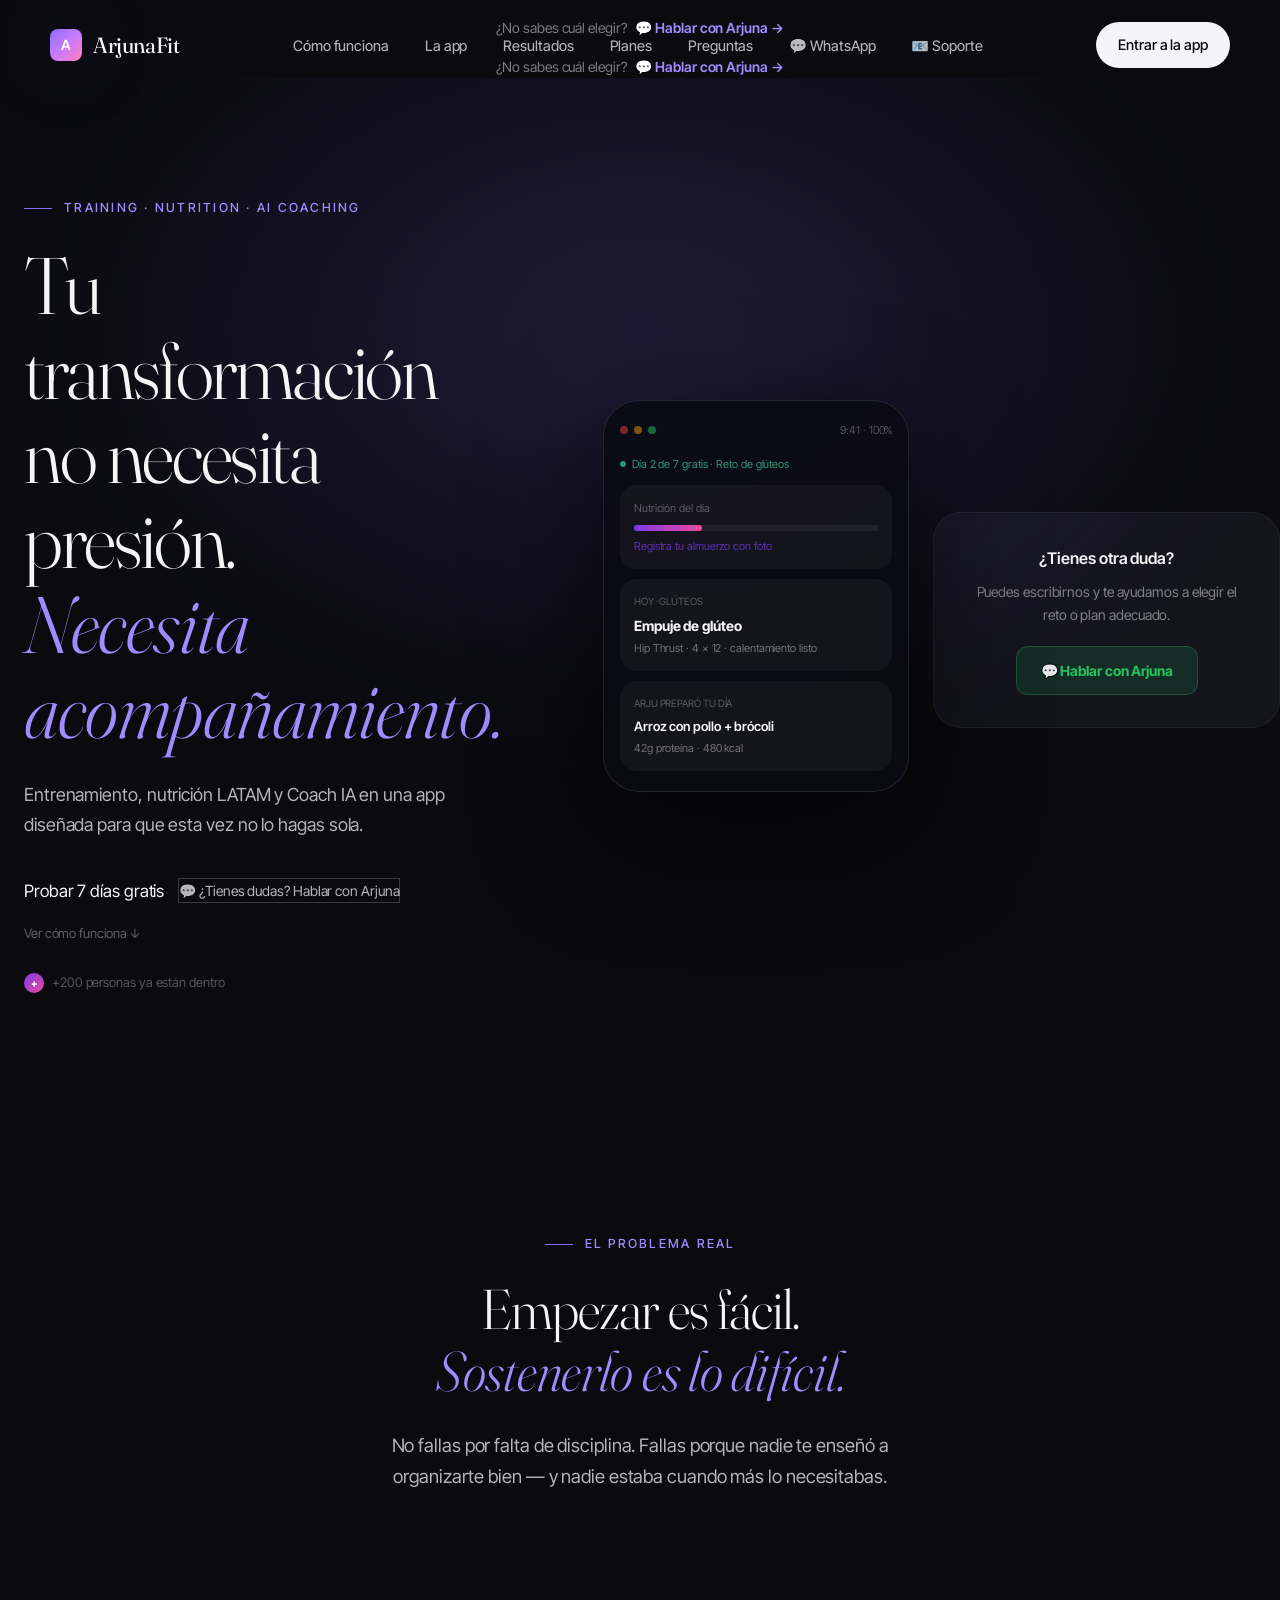
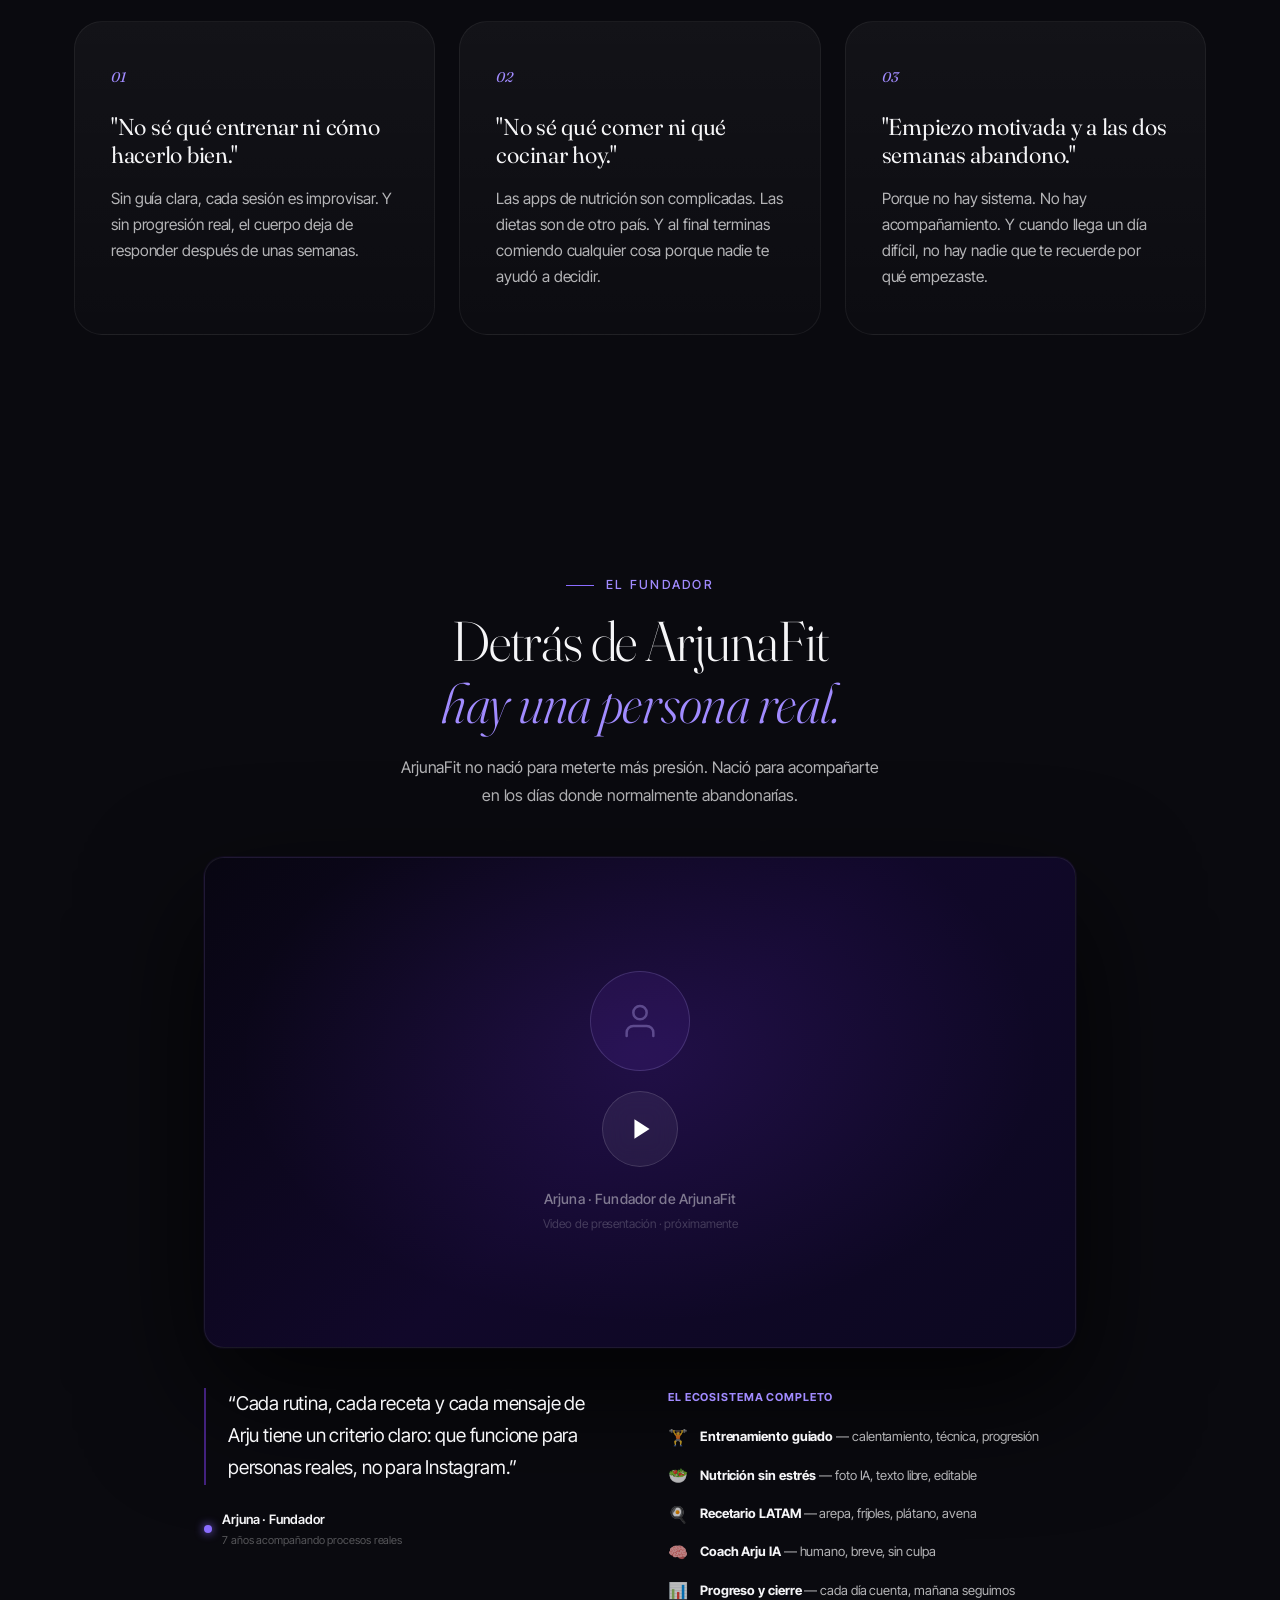
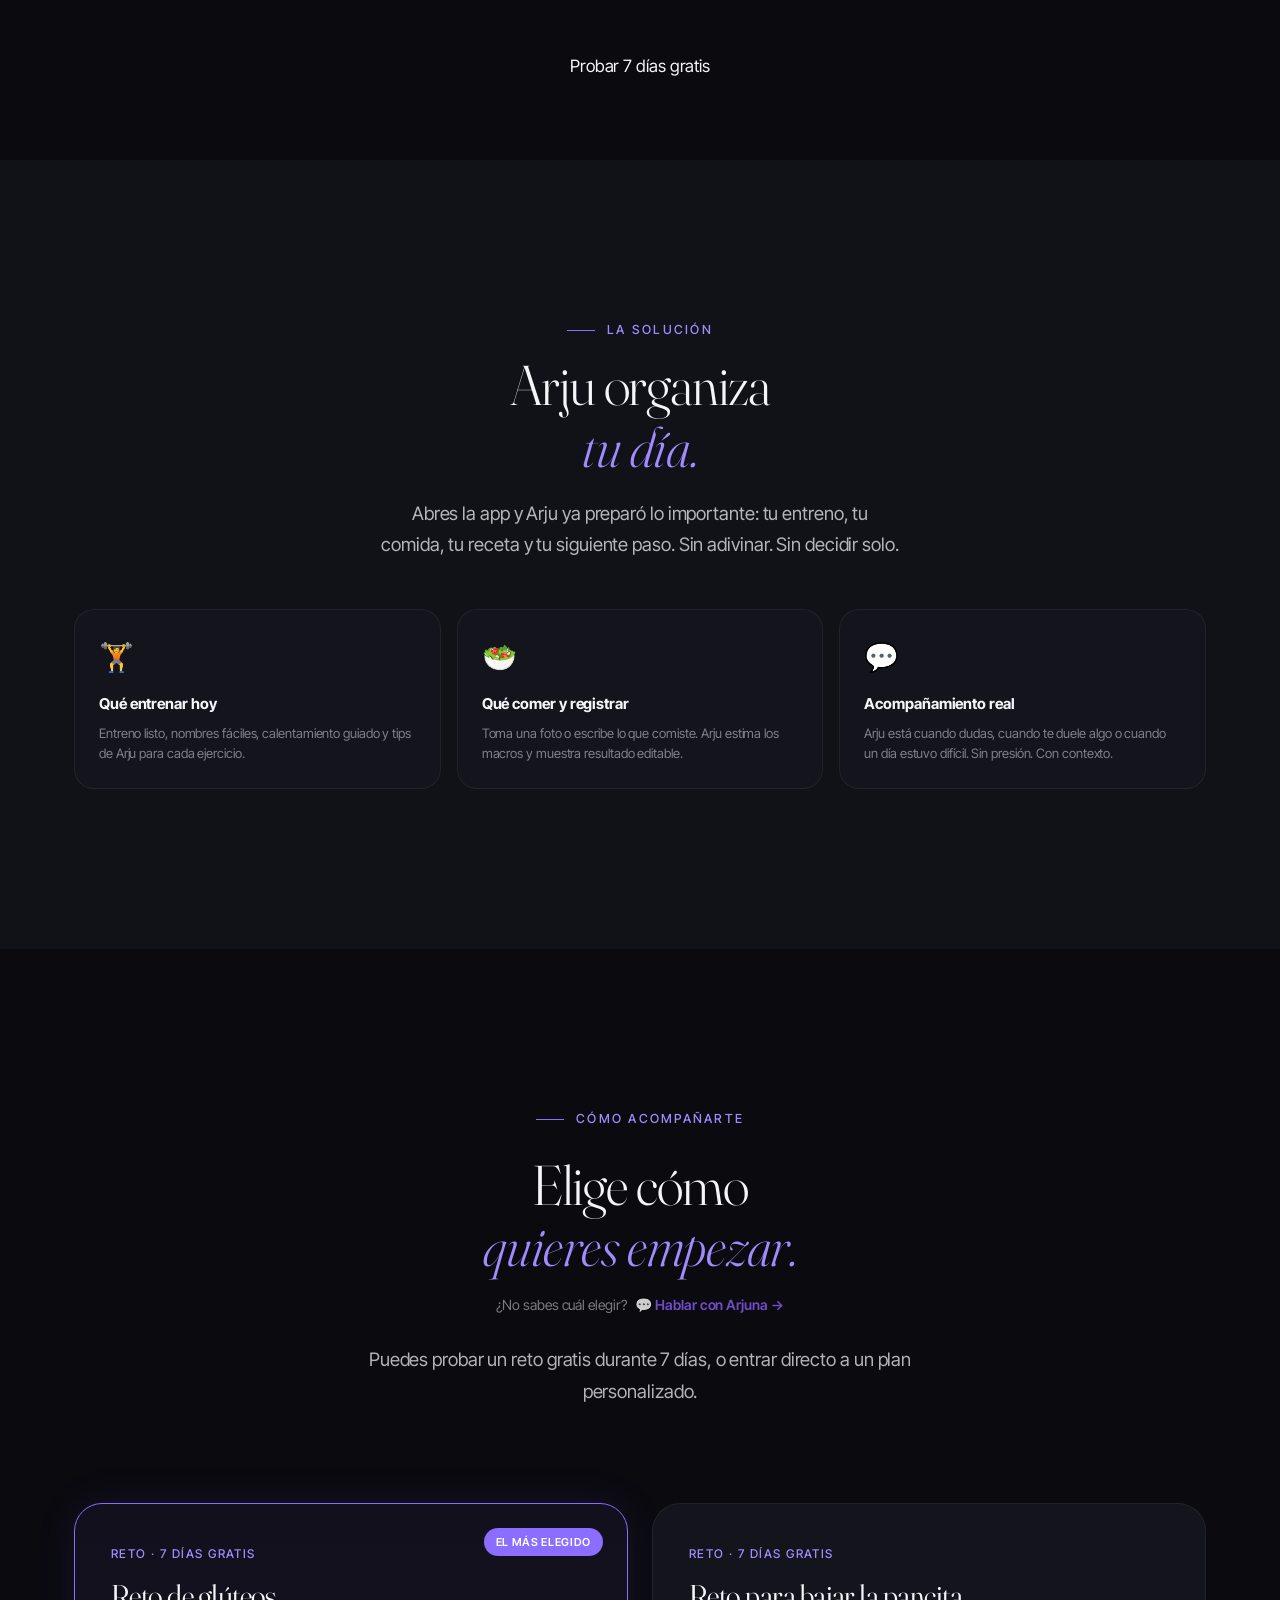
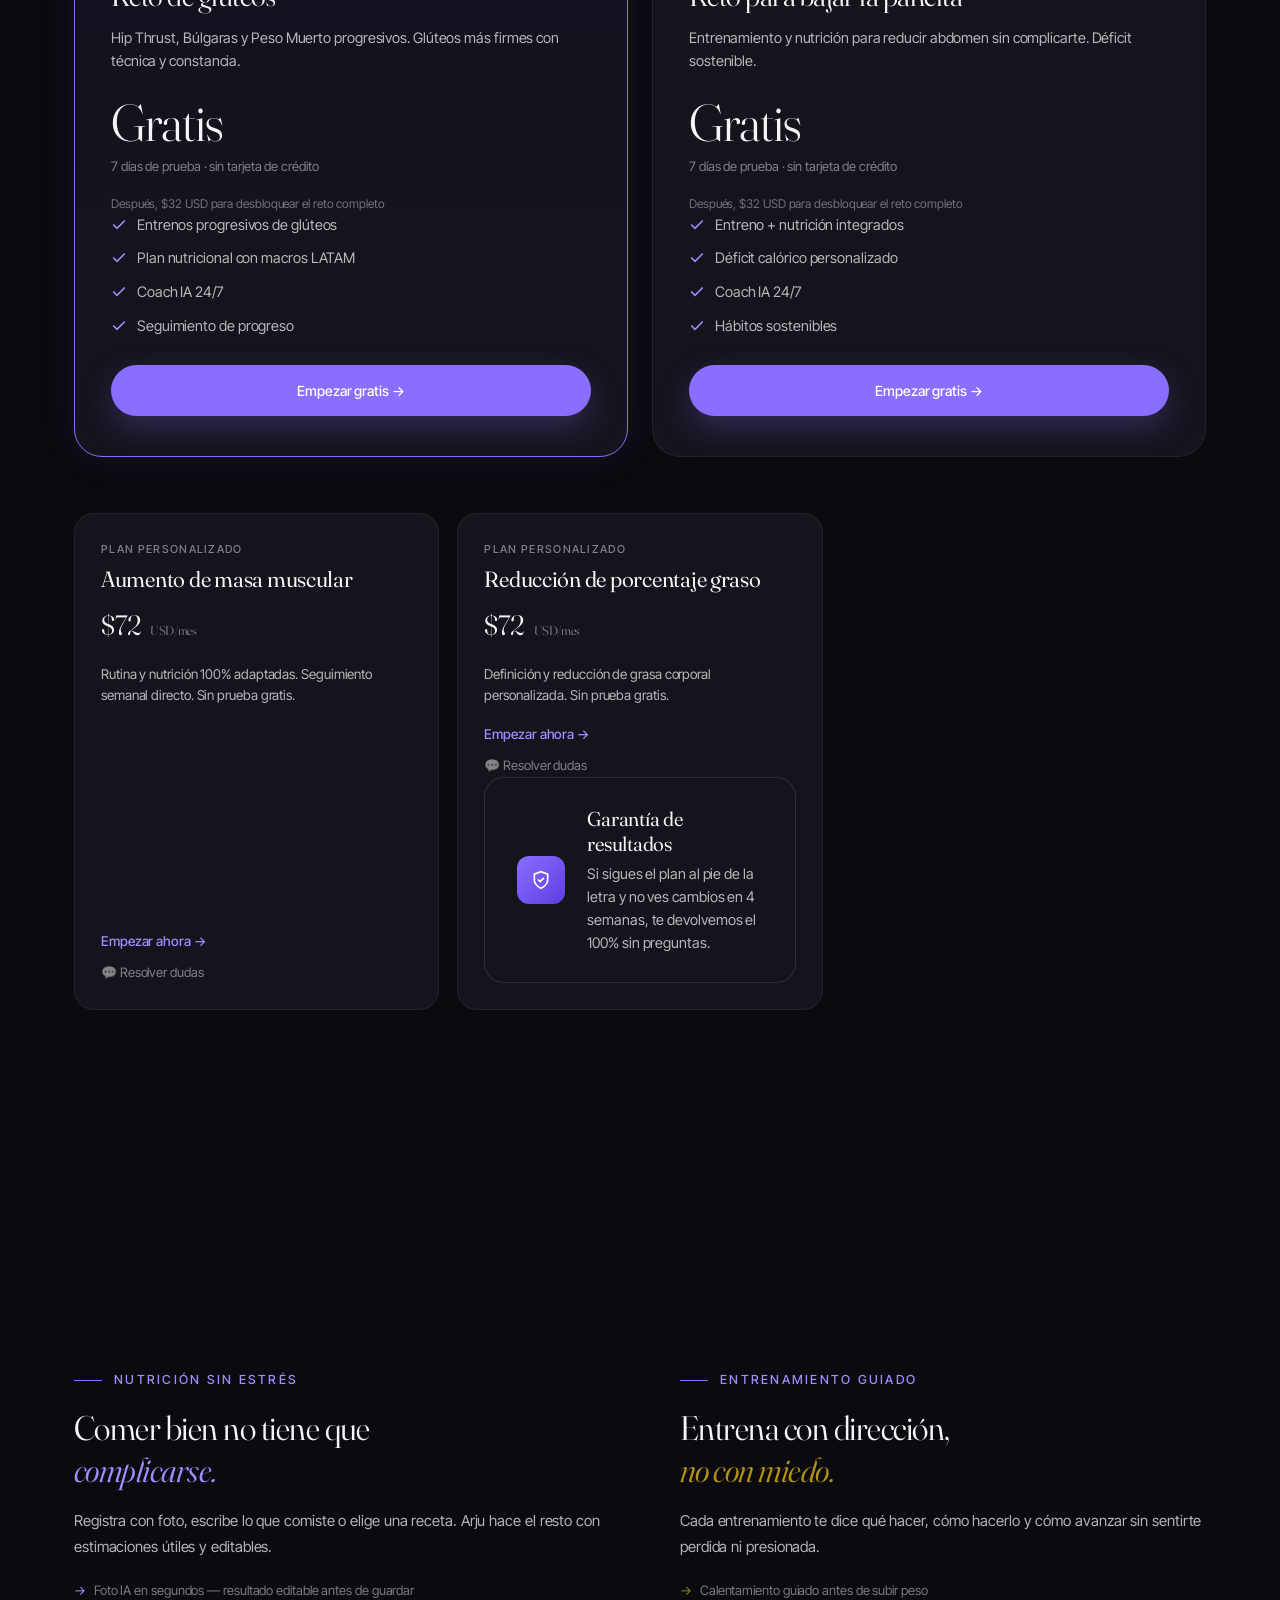
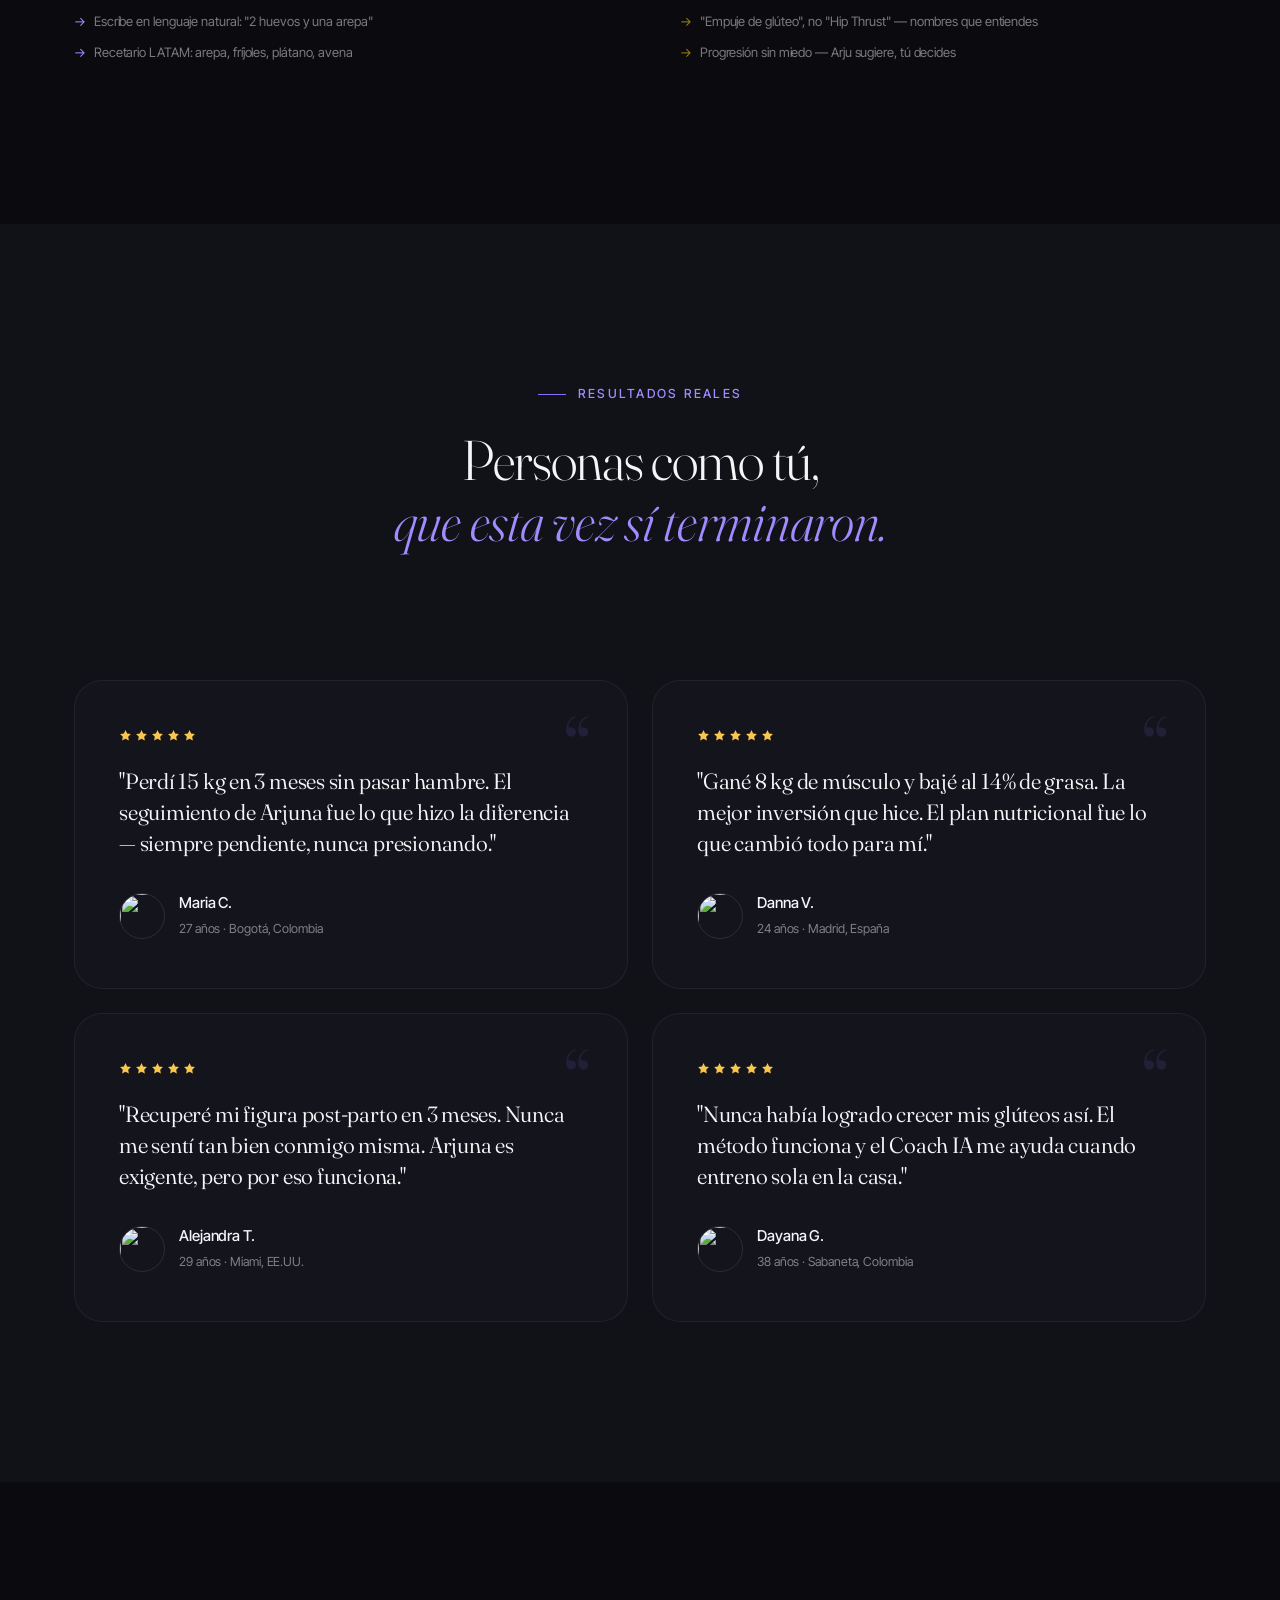
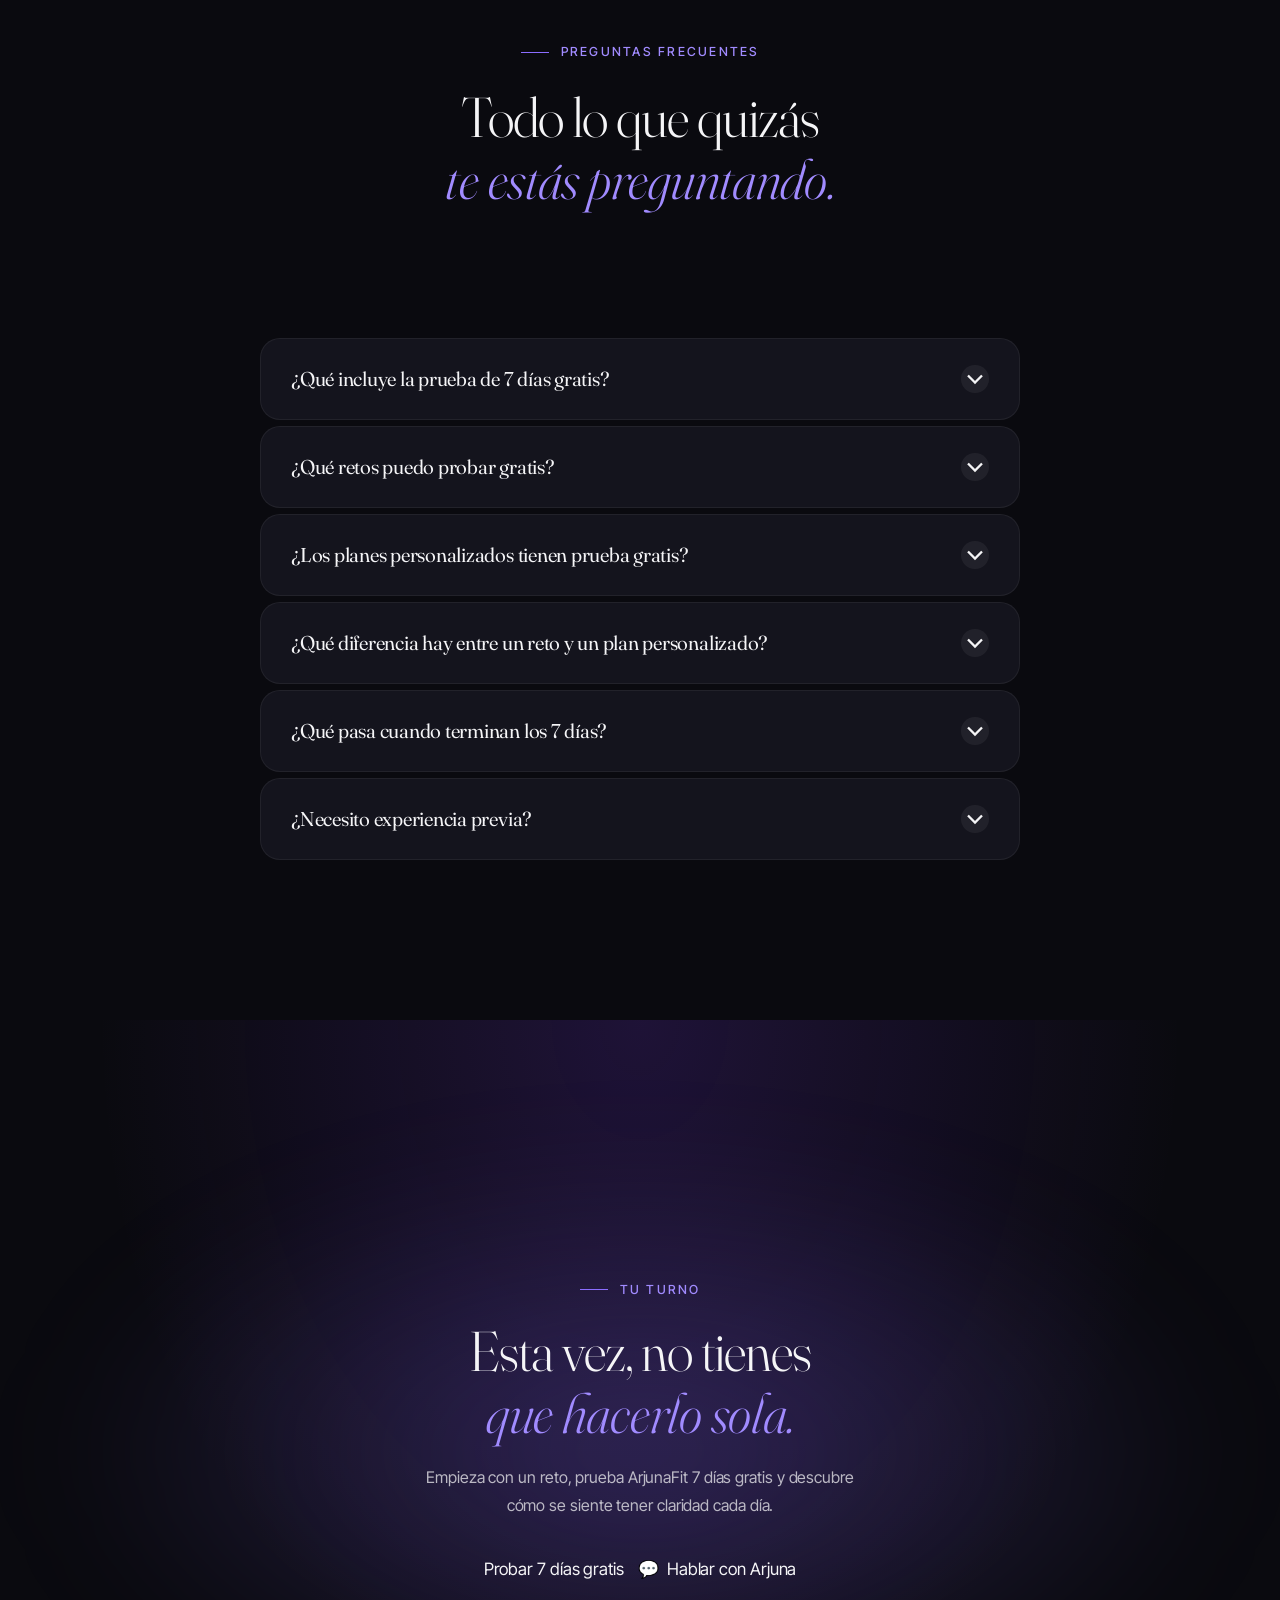
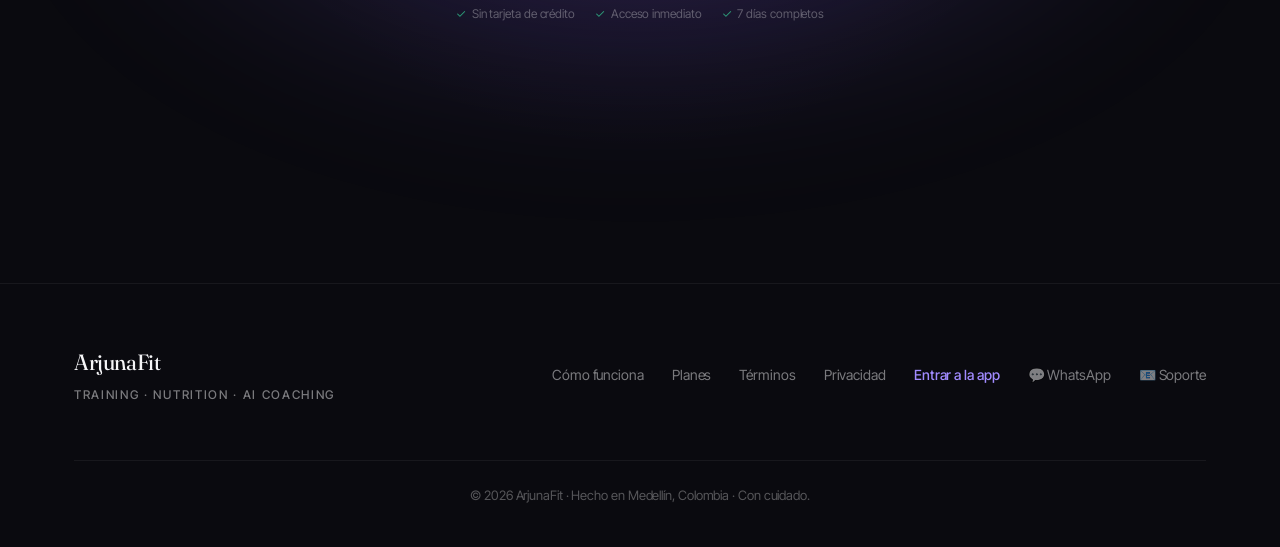
==== index.html @ 5578dd3f "Add files via upload" ====
<p style="text-align:center;margin-top:16px;font-size:14px;color:var(--text-tertiary)">
        ¿No sabes cuál elegir?
        <a href="https://wa.link/hteek6" target="_blank" rel="noopener"
           style="color:var(--accent-soft);font-weight:600;text-decoration:none;margin-left:6px"
           onclick="if(window.LANDING)LANDING.track('pricing_whatsapp_clicked',{section:'pricing'})">💬 Hablar con Arjuna →</a>
      </p>
      <p style="text-align:center;margin-top:16px;font-size:14px;color:var(--text-tertiary)">
        ¿No sabes cuál elegir?
        <a href="https://wa.link/hteek6" target="_blank" rel="noopener" style="color:var(--accent-soft);font-weight:600;text-decoration:none;margin-left:6px" onclick="if(window.LANDING)LANDING.track('pricing_whatsapp_clicked',{section:'pricing'})">💬 Hablar con Arjuna →</a>
      </p><!DOCTYPE html>
<html lang="es">
<head>
  <meta charset="UTF-8" />
  <meta name="viewport" content="width=device-width, initial-scale=1.0, viewport-fit=cover" />
  <meta name="theme-color" content="#0a0a0f" />

  <!-- LANDING_VERSION = 'landing-whatsapp-secondary-cta-v1' -->
  <title>ArjunaFit — Entrenamiento, nutrición LATAM y Coach IA</title>
  <meta name="description" content="Una app diseñada para que esta vez sí continúes: retos de glúteos, reducción de abdomen, nutrición LATAM, recetario y Coach IA. 7 días gratis." />

  <meta property="og:type" content="website" />
  <meta property="og:url" content="https://arjunafit.com" />
  <meta property="og:title" content="ArjunaFit — Tu mejor versión, acompañada." />
  <meta property="og:description" content="Una app de entrenamiento, nutrición y acompañamiento inteligente. Diseñada para que esta vez sí continúes." />
  <meta property="og:image" content="https://arjunafit.com/assets/img/og.jpg" />

  <meta name="twitter:card" content="summary_large_image" />
  <meta name="twitter:title" content="ArjunaFit — Tu mejor versión, acompañada." />
  <meta name="twitter:description" content="Una app de entrenamiento, nutrición y acompañamiento inteligente." />

  <link rel="icon" type="image/svg+xml" href="data:image/svg+xml,%3Csvg xmlns='http://www.w3.org/2000/svg' viewBox='0 0 32 32'%3E%3Cdefs%3E%3ClinearGradient id='g' x1='0' y1='0' x2='1' y2='1'%3E%3Cstop offset='0' stop-color='%238b6dff'/%3E%3Cstop offset='1' stop-color='%23ff7eb9'/%3E%3C/linearGradient%3E%3C/defs%3E%3Crect width='32' height='32' rx='8' fill='url(%23g)'/%3E%3Ctext x='16' y='22' font-family='Georgia,serif' font-size='18' font-weight='400' fill='white' text-anchor='middle'%3EA%3C/text%3E%3C/svg%3E" />

  <link rel="preconnect" href="https://fonts.googleapis.com" />
  <link rel="preconnect" href="https://fonts.gstatic.com" crossorigin />
  <link href="https://fonts.googleapis.com/css2?family=Fraunces:ital,opsz,wght@0,9..144,280;0,9..144,300;0,9..144,320;0,9..144,350;0,9..144,400;1,9..144,280;1,9..144,300;1,9..144,400&family=Inter+Tight:wght@400;450;500;600&family=JetBrains+Mono:wght@400;500&display=swap" rel="stylesheet" />

  <style>
:root {
  --bg-base:#0a0a0f;--bg-elevated:#111118;--bg-card:#14141d;--bg-card-hover:#1a1a25;
  --border-subtle:rgba(255,255,255,.06);--border-soft:rgba(255,255,255,.10);--border-strong:rgba(255,255,255,.16);
  --text-primary:#f5f5f7;--text-secondary:rgba(245,245,247,.72);--text-tertiary:rgba(245,245,247,.48);--text-muted:rgba(245,245,247,.32);
  --accent:#8b6dff;--accent-soft:#a18bff;--accent-glow:rgba(139,109,255,.25);--accent-deep:#5e3fe0;
  --grad-aurora:linear-gradient(135deg,#8b6dff 0%,#c97bff 50%,#ff7eb9 100%);
  --grad-card:linear-gradient(180deg,rgba(255,255,255,.04) 0%,rgba(255,255,255,.01) 100%);
  --font-display:'Fraunces','Cormorant Garamond',Georgia,serif;
  --font-body:'Inter Tight','Inter',-apple-system,BlinkMacSystemFont,sans-serif;
  --font-mono:'JetBrains Mono',ui-monospace,monospace;
  --space-2xl:96px;--space-3xl:128px;--space-4xl:160px;
  --r-sm:8px;--r-md:14px;--r-lg:20px;--r-xl:28px;--r-full:999px;
  --shadow-md:0 4px 24px rgba(0,0,0,.4);--shadow-glow:0 0 80px var(--accent-glow);
  --ease:cubic-bezier(.16,1,.3,1);--ease-out:cubic-bezier(.4,0,.2,1);
  --container:1180px;
}
*,*::before,*::after{box-sizing:border-box}
*{margin:0;padding:0}
html{scroll-behavior:smooth;-webkit-text-size-adjust:100%}
body{background:var(--bg-base);color:var(--text-primary);font-family:var(--font-body);font-size:17px;line-height:1.65;letter-spacing:-.005em;-webkit-font-smoothing:antialiased;overflow-x:hidden;min-height:100vh}
img,svg,video{display:block;max-width:100%;height:auto}
button,input,select,textarea{font:inherit;color:inherit}
button{cursor:pointer;border:none;background:none}
a{color:inherit;text-decoration:none;transition:opacity .2s var(--ease-out)}
::selection{background:var(--accent);color:white}

.eyebrow{font-family:var(--font-body);font-size:12.5px;font-weight:500;letter-spacing:.18em;text-transform:uppercase;color:var(--accent-soft);display:inline-flex;align-items:center;gap:12px}
.eyebrow::before{content:'';width:28px;height:1px;background:var(--accent);display:inline-block}
h1,h2,h3,h4{font-family:var(--font-display);font-weight:350;letter-spacing:-.015em;line-height:1.1;color:var(--text-primary);font-variation-settings:"opsz" 144}
.h-display{font-size:clamp(42px,6.5vw,84px);line-height:1.05;letter-spacing:-.024em;font-weight:280;font-variation-settings:"opsz" 144}
.h-section{font-size:clamp(32px,4.6vw,56px);line-height:1.1;letter-spacing:-.018em;font-weight:300;font-variation-settings:"opsz" 144}
.italic-accent{font-style:italic;font-weight:300;color:var(--accent-soft);letter-spacing:-.005em}
.lead{font-size:clamp(18px,1.55vw,21px);line-height:1.65;color:var(--text-secondary);font-weight:400;letter-spacing:-.005em;max-width:56ch}

.container{width:100%;max-width:var(--container);margin:0 auto;padding:0 24px}
.container-narrow{max-width:920px;margin:0 auto;padding:0 24px}
section{padding:var(--space-4xl) 0;position:relative}
@media(max-width:768px){section{padding:var(--space-2xl) 0}}

/* NAV */
.nav{position:fixed;top:0;left:0;right:0;z-index:100;padding:22px 24px;transition:all .5s var(--ease)}
.nav.scrolled{padding:13px 24px;background:rgba(10,10,15,.7);backdrop-filter:saturate(1.6) blur(24px);-webkit-backdrop-filter:saturate(1.6) blur(24px);border-bottom:1px solid var(--border-subtle)}
.nav__inner{max-width:var(--container);margin:0 auto;display:flex;align-items:center;justify-content:space-between;gap:24px}
.nav__logo{display:flex;align-items:center;gap:11px;font-family:var(--font-display);font-size:22px;font-weight:420;letter-spacing:-.018em;color:var(--text-primary);font-variation-settings:"opsz" 72}
.nav__logo-mark{width:32px;height:32px;border-radius:8px;background:var(--grad-aurora);display:grid;place-items:center;font-size:14px;font-weight:600;color:white;font-family:var(--font-body);box-shadow:var(--shadow-glow)}
.nav__links{display:flex;align-items:center;gap:36px;list-style:none}
.nav__links a{font-size:14.5px;font-weight:450;color:var(--text-secondary);transition:color .25s}
.nav__links a:hover{color:var(--text-primary)}
.nav__cta{background:var(--text-primary);color:var(--bg-base);padding:11px 22px;border-radius:var(--r-full);font-size:14.5px;font-weight:500;transition:all .3s var(--ease)}
.nav__cta:hover{background:white;transform:translateY(-1px);box-shadow:0 8px 24px rgba(255,255,255,.15)}
.nav__menu-btn{display:none;width:38px;height:38px;border-radius:10px;background:var(--bg-card);border:1px solid var(--border-subtle);place-items:center}
@media(max-width:860px){.nav__links{display:none}.nav__cta{display:none}.nav__menu-btn{display:grid}}

/* MOBILE MENU */
.mobile-menu{position:fixed;inset:0;z-index:200;background:rgba(10,10,15,.96);backdrop-filter:blur(24px);-webkit-backdrop-filter:blur(24px);display:none;flex-direction:column;padding:80px 32px 40px;opacity:0;transition:opacity .3s var(--ease)}
.mobile-menu.open{display:flex;opacity:1}
.mobile-menu__close{position:absolute;top:22px;right:22px;width:38px;height:38px;border-radius:10px;background:var(--bg-card);border:1px solid var(--border-subtle);display:grid;place-items:center}
.mobile-menu a{font-family:var(--font-display);font-size:32px;font-weight:320;letter-spacing:-.018em;line-height:1.15;padding:18px 0;border-bottom:1px solid var(--border-subtle);color:var(--text-primary);font-variation-settings:"opsz" 144}
.mobile-menu__cta{margin-top:32px;background:var(--accent);color:white;text-align:center;padding:18px;border-radius:var(--r-full);font-family:var(--font-body)!important;font-size:16px!important;font-weight:500!important;border:none!important}

/* HERO */
.hero{padding:180px 0 120px;position:relative;overflow:hidden;min-height:92vh;display:flex;align-items:center}
.hero::before{content:'';position:absolute;top:-20%;left:50%;transform:translateX(-50%);width:1400px;height:900px;background:radial-gradient(ellipse at center,var(--accent-glow) 0%,transparent 65%);pointer-events:none;z-index:0;filter:blur(60px);opacity:.7}
.hero__inner{position:relative;z-index:2;display:grid;grid-template-columns:1fr 1fr;gap:100px;align-items:center}
@media(max-width:980px){.hero__inner{grid-template-columns:1fr;gap:80px}.hero{padding:130px 0 80px;min-height:auto}}
.hero__content{max-width:580px}
.hero__eyebrow{margin-bottom:36px}
.hero__title{margin-bottom:32px;font-size:clamp(36px,5vw,64px);line-height:1.1;letter-spacing:-.022em}
.hero__title em{font-style:italic;color:var(--accent-soft);font-weight:300}
.hero__sub{font-size:clamp(17px,1.4vw,19px);line-height:1.7;color:var(--text-secondary);margin-bottom:52px;max-width:480px;letter-spacing:-.005em}
.hero__cta-row{display:flex;gap:14px;flex-wrap:wrap;align-items:center;margin-bottom:44px}
.btn{display:inline-flex;align-items:center;justify-content:center;gap:10px;padding:16px 30px;border-radius:var(--r-full);font-size:15px;font-weight:500;letter-spacing:-.008em;transition:all .4s var(--ease);cursor:pointer;white-space:nowrap}
.btn--primary{background:var(--text-primary);color:var(--bg-base)}
.btn--primary:hover{background:white;transform:translateY(-2px);box-shadow:0 14px 36px rgba(255,255,255,.16)}
.btn--ghost{background:transparent;color:var(--text-primary);border:1px solid var(--border-soft)}
.btn--ghost:hover{border-color:var(--border-strong);background:rgba(255,255,255,.03);transform:translateY(-1px)}
.btn--accent{background:var(--accent);color:white;box-shadow:0 12px 32px var(--accent-glow)}
.btn--accent:hover{background:var(--accent-soft);transform:translateY(-2px);box-shadow:0 16px 44px var(--accent-glow)}
.btn--lg{padding:18px 38px;font-size:16px}
.hero__trust{display:flex;align-items:center;gap:14px;font-size:13.5px;color:var(--text-tertiary)}
.hero__avatars{display:flex;align-items:center}
.hero__avatars img,.hero__avatars .avatar-fallback{width:32px;height:32px;border-radius:50%;border:2px solid var(--bg-base);object-fit:cover}
.hero__avatars > * + *{margin-left:-8px}
.avatar-fallback{background:var(--grad-aurora);display:grid;place-items:center;color:white;font-size:12px;font-weight:600}
.hero__trust strong{color:var(--text-primary);font-weight:500}

/* PHONE MOCKUP */
.hero__mockup{position:relative;width:100%;max-width:420px;justify-self:end;perspective:1400px}
@media(max-width:980px){.hero__mockup{justify-self:center;max-width:340px}}
.phone{position:relative;width:100%;aspect-ratio:9/19.5;background:linear-gradient(155deg,#1d1d29 0%,#0a0a12 100%);border-radius:50px;border:1px solid rgba(255,255,255,.08);padding:12px;box-shadow:0 80px 140px rgba(0,0,0,.55),0 0 100px var(--accent-glow);transform:rotate(-2deg);transition:transform .8s var(--ease)}
.phone:hover{transform:rotate(0deg) translateY(-10px)}
.phone__screen{width:100%;height:100%;border-radius:40px;background:linear-gradient(180deg,#0a0a12 0%,#14141d 100%);position:relative;overflow:hidden;display:flex;flex-direction:column;padding:32px 22px 22px}
.phone__notch{position:absolute;top:12px;left:50%;transform:translateX(-50%);width:90px;height:26px;background:#000;border-radius:16px;z-index:3}
.phone__status{margin-top:8px;display:flex;justify-content:space-between;align-items:center;font-size:11px;font-weight:600;color:var(--text-primary);margin-bottom:28px}
.phone__hello{font-family:var(--font-display);font-size:25px;font-weight:350;letter-spacing:-.015em;line-height:1.15;font-variation-settings:"opsz" 72}
.phone__hello em{color:var(--accent-soft);font-style:italic}
.phone__hello-sub{font-size:12px;color:var(--text-tertiary);margin-top:6px}
.phone__ring{width:100%;margin-bottom:14px;background:rgba(255,255,255,.025);border:1px solid var(--border-subtle);border-radius:20px;padding:20px;display:flex;align-items:center;gap:18px}
.ring-svg{width:68px;height:68px;flex-shrink:0}
.ring-svg circle{fill:none;stroke-width:5.5;stroke-linecap:round}
.ring-svg .ring-bg{stroke:rgba(255,255,255,.06)}
.ring-svg .ring-fill{stroke:url(#auroraGrad);stroke-dasharray:188.5;stroke-dashoffset:56.5;transform:rotate(-90deg);transform-origin:50% 50%}
.ring-info__pct{font-family:var(--font-display);font-size:30px;font-weight:320;letter-spacing:-.015em;line-height:1;font-variation-settings:"opsz" 96}
.ring-info__label{font-size:11px;color:var(--text-tertiary);margin-top:3px}
.ring-info__day{font-size:11px;color:var(--accent-soft);margin-top:7px;font-weight:500}
.phone__tile{background:rgba(255,255,255,.025);border:1px solid var(--border-subtle);border-radius:18px;padding:18px;margin-bottom:12px}
.phone__tile-label{font-size:9.5px;text-transform:uppercase;letter-spacing:.1em;color:var(--text-tertiary);margin-bottom:7px;font-weight:600}
.phone__tile-title{font-size:14.5px;font-weight:500;color:var(--text-primary);margin-bottom:3px}
.phone__tile-meta{font-size:11.5px;color:var(--text-tertiary)}
.phone__tile-row{display:flex;align-items:center;justify-content:space-between}
.phone__tile-pill{background:var(--accent);color:white;padding:5px 11px;border-radius:var(--r-full);font-size:10px;font-weight:600}
.hero__chip{position:absolute;background:rgba(20,20,29,.78);backdrop-filter:blur(20px);-webkit-backdrop-filter:blur(20px);border:1px solid var(--border-soft);border-radius:var(--r-md);padding:13px 17px;display:flex;align-items:center;gap:11px;font-size:12.5px;font-weight:450;color:var(--text-primary);box-shadow:0 16px 40px rgba(0,0,0,.4);z-index:3}
.hero__chip--top{top:10%;left:-14%}
.hero__chip--bottom{bottom:16%;right:-12%}
.hero__chip-dot{width:7px;height:7px;border-radius:50%;background:var(--accent);box-shadow:0 0 12px var(--accent);animation:pulse 2.4s infinite var(--ease)}
@keyframes pulse{0%,100%{opacity:1;transform:scale(1)}50%{opacity:.6;transform:scale(1.15)}}
@media(max-width:980px){.hero__chip--top{top:2%;left:-2%}.hero__chip--bottom{bottom:6%;right:-2%}}

/* SECTIONS */
.section-head{text-align:center;max-width:720px;margin:0 auto var(--space-3xl)}
.section-head .eyebrow{margin-bottom:24px}
.section-head__lead{margin-top:28px;font-size:clamp(17px,1.45vw,19px);line-height:1.7;color:var(--text-secondary);max-width:580px;margin-left:auto;margin-right:auto;letter-spacing:-.005em}

/* PROBLEM */
.problem__grid{display:grid;grid-template-columns:repeat(3,1fr);gap:24px;margin-top:var(--space-2xl)}
@media(max-width:860px){.problem__grid{grid-template-columns:1fr;gap:16px}}
.problem-card{background:var(--grad-card);border:1px solid var(--border-subtle);border-radius:var(--r-xl);padding:44px 36px;transition:all .5s var(--ease)}
.problem-card:hover{border-color:var(--border-soft);transform:translateY(-4px)}
.problem-card__num{font-family:var(--font-display);font-size:14px;font-weight:400;color:var(--accent-soft);font-style:italic;margin-bottom:24px}
.problem-card__title{font-family:var(--font-display);font-size:23px;font-weight:380;letter-spacing:-.012em;line-height:1.25;margin-bottom:16px;font-variation-settings:"opsz" 72}
.problem-card__body{font-size:15.5px;line-height:1.68;color:var(--text-secondary)}

/* SOLUTION */
.solution{background:linear-gradient(180deg,var(--bg-base) 0%,#0e0e16 50%,var(--bg-base) 100%);position:relative}
.solution::before{content:'';position:absolute;top:40%;left:-10%;width:600px;height:600px;background:radial-gradient(circle,var(--accent-glow) 0%,transparent 70%);filter:blur(80px);z-index:0}
.solution__container{position:relative;z-index:1}
.solution__intro{max-width:720px;margin:0 auto var(--space-2xl);text-align:center}
.solution__pillars{display:grid;grid-template-columns:repeat(3,1fr);gap:28px}
@media(max-width:860px){.solution__pillars{grid-template-columns:1fr;gap:18px}}
.pillar{background:var(--bg-card);border:1px solid var(--border-subtle);border-radius:var(--r-xl);padding:44px 36px;transition:all .5s var(--ease)}
.pillar:hover{border-color:var(--accent);transform:translateY(-6px);box-shadow:0 20px 60px rgba(139,109,255,.15)}
.pillar__icon{width:48px;height:48px;border-radius:14px;background:linear-gradient(135deg,var(--accent) 0%,var(--accent-deep) 100%);display:grid;place-items:center;margin-bottom:28px;box-shadow:0 8px 24px var(--accent-glow)}
.pillar__icon svg{width:22px;height:22px;stroke:white}
.pillar__title{font-family:var(--font-display);font-size:25px;font-weight:380;letter-spacing:-.015em;line-height:1.2;margin-bottom:16px;font-variation-settings:"opsz" 72}
.pillar__body{font-size:15.5px;line-height:1.68;color:var(--text-secondary)}

/* HOW IT WORKS */
.how__steps{display:grid;grid-template-columns:repeat(4,1fr);gap:28px}
@media(max-width:860px){.how__steps{grid-template-columns:repeat(2,1fr);gap:32px 24px}}
@media(max-width:540px){.how__steps{grid-template-columns:1fr;gap:8px}}
.how-step{position:relative;padding-top:8px}
.how-step__num{font-family:var(--font-mono);font-size:13px;font-weight:500;color:var(--accent-soft);letter-spacing:.05em;margin-bottom:24px;position:relative;display:inline-block}
.how-step__line{position:absolute;top:16px;left:32px;right:-28px;height:1px;background:linear-gradient(90deg,var(--border-strong) 0%,var(--border-subtle) 100%)}
@media(max-width:860px){.how-step__line{display:none}}
.how-step__title{font-family:var(--font-display);font-size:21px;font-weight:380;letter-spacing:-.015em;line-height:1.25;margin-bottom:14px;font-variation-settings:"opsz" 72}
.how-step__body{font-size:14.5px;line-height:1.68;color:var(--text-secondary)}

/* ECOSYSTEM */
.ecosystem__inner{display:grid;grid-template-columns:1fr 1fr;gap:80px;align-items:center}
@media(max-width:980px){.ecosystem__inner{grid-template-columns:1fr;gap:56px}}
.ecosystem__visual{position:relative;aspect-ratio:1;width:100%;max-width:480px;margin:0 auto}
.ecosystem-node{position:absolute;background:var(--bg-card);border:1px solid var(--border-soft);border-radius:var(--r-md);padding:12px 18px;font-size:13px;font-weight:500;color:var(--text-primary);display:flex;align-items:center;gap:10px;box-shadow:var(--shadow-md)}
.ecosystem-node svg{width:16px;height:16px;stroke:var(--accent-soft)}
.ecosystem-node--core{top:50%;left:50%;transform:translate(-50%,-50%);background:var(--grad-aurora);color:white;padding:24px 32px;border:none;border-radius:var(--r-lg);font-family:var(--font-display);font-size:19px;font-weight:380;font-variation-settings:"opsz" 72;z-index:2;box-shadow:0 20px 60px var(--accent-glow)}
.ecosystem-node--core svg{stroke:white;width:20px;height:20px}
.ecosystem-node--1{top:8%;left:20%}.ecosystem-node--2{top:18%;right:8%}.ecosystem-node--3{top:55%;right:0%}
.ecosystem-node--4{bottom:8%;right:22%}.ecosystem-node--5{bottom:18%;left:6%}.ecosystem-node--6{top:50%;left:0%}
.ecosystem-svg{position:absolute;inset:0;z-index:1;pointer-events:none}
.ecosystem__list{list-style:none;margin-top:32px}
.ecosystem__list li{padding:18px 0;border-bottom:1px solid var(--border-subtle);display:flex;align-items:flex-start;gap:16px}
.ecosystem__list li:last-child{border-bottom:none}
.ecosystem__list-num{font-family:var(--font-mono);font-size:13px;color:var(--accent-soft);flex-shrink:0;margin-top:2px}
.ecosystem__list-text strong{font-weight:500;color:var(--text-primary);display:block;margin-bottom:4px;font-size:16px}
.ecosystem__list-text span{font-size:14.5px;color:var(--text-secondary);line-height:1.55}

/* EXPERIENCE */
.experience{background:var(--bg-elevated)}
.experience__intro{text-align:center;max-width:720px;margin:0 auto var(--space-2xl)}
.experience__grid{display:grid;grid-template-columns:repeat(2,1fr);gap:24px}
@media(max-width:860px){.experience__grid{grid-template-columns:1fr}}
.exp-card{background:var(--bg-card);border:1px solid var(--border-subtle);border-radius:var(--r-xl);padding:40px 36px;overflow:hidden;position:relative;transition:all .4s var(--ease)}
.exp-card:hover{border-color:var(--border-soft);transform:translateY(-4px)}
.exp-card--large{grid-column:span 2}
@media(max-width:860px){.exp-card--large{grid-column:span 1}}
.exp-card__eyebrow{font-size:12px;letter-spacing:.12em;text-transform:uppercase;color:var(--accent-soft);margin-bottom:16px;font-weight:500}
.exp-card__title{font-family:var(--font-display);font-size:clamp(24px,2.4vw,30px);font-weight:350;letter-spacing:-.018em;line-height:1.18;margin-bottom:18px;font-variation-settings:"opsz" 96}
.exp-card__body{font-size:15.5px;line-height:1.7;color:var(--text-secondary);max-width:48ch;margin-bottom:28px}
.exp-mock{background:var(--bg-base);border:1px solid var(--border-subtle);border-radius:var(--r-lg);padding:22px;margin-top:auto}
.exp-mock__row{display:flex;align-items:center;justify-content:space-between;padding:12px 0;border-bottom:1px solid var(--border-subtle)}
.exp-mock__row:last-child{border-bottom:none}
.exp-mock__label{font-size:13.5px;color:var(--text-secondary)}
.exp-mock__value{font-size:14px;font-weight:500;color:var(--text-primary)}
.exp-mock__value--flame{display:inline-flex;align-items:center;gap:6px;color:var(--accent-soft)}
.exp-mock__bar{width:100%;height:6px;background:rgba(255,255,255,.06);border-radius:99px;margin-top:14px;overflow:hidden}
.exp-mock__bar-fill{height:100%;background:var(--grad-aurora);border-radius:99px}
.exp-chat{background:var(--bg-base);border:1px solid var(--border-subtle);border-radius:var(--r-lg);padding:18px;margin-top:auto;display:flex;flex-direction:column;gap:10px}
.bubble{padding:12px 16px;border-radius:16px;font-size:13.5px;line-height:1.45;max-width:85%}
.bubble--user{background:rgba(255,255,255,.06);color:var(--text-primary);align-self:flex-end;border-bottom-right-radius:4px}
.bubble--ai{background:linear-gradient(135deg,rgba(139,109,255,.15) 0%,rgba(201,123,255,.10) 100%);border:1px solid var(--accent-glow);color:var(--text-primary);align-self:flex-start;border-bottom-left-radius:4px}
.streak-grid{display:grid;grid-template-columns:repeat(14,1fr);gap:5px;margin-top:auto}
.streak-dot{aspect-ratio:1;background:rgba(255,255,255,.05);border-radius:4px}
.streak-dot.l1{background:rgba(139,109,255,.25)}.streak-dot.l2{background:rgba(139,109,255,.5)}.streak-dot.l3{background:rgba(139,109,255,.75)}.streak-dot.l4{background:var(--accent);box-shadow:0 0 12px var(--accent-glow)}

/* TRANSFORM */
.transform__inner{display:grid;grid-template-columns:1fr 1.1fr;gap:80px;align-items:center}
@media(max-width:980px){.transform__inner{grid-template-columns:1fr;gap:48px}}
.transform__values{display:grid;gap:4px;margin-top:36px}
.value-row{display:grid;grid-template-columns:90px 1fr;gap:24px;padding:22px 0;border-top:1px solid var(--border-subtle);align-items:baseline}
.value-row:first-child{border-top:none}
.value-row__num{font-family:var(--font-mono);font-size:13px;color:var(--text-muted);letter-spacing:.05em}
.value-row__label{font-family:var(--font-display);font-size:23px;font-weight:380;letter-spacing:-.012em;line-height:1.2;margin-bottom:8px;font-variation-settings:"opsz" 72}
.value-row__desc{font-size:15px;color:var(--text-secondary);line-height:1.65}

/* TESTIMONIALS */
.testimonials{background:var(--bg-elevated)}
.testimonials__grid{display:grid;grid-template-columns:repeat(2,1fr);gap:24px;margin-top:var(--space-2xl)}
@media(max-width:860px){.testimonials__grid{grid-template-columns:1fr}}
.testimonial{background:var(--bg-card);border:1px solid var(--border-subtle);border-radius:var(--r-xl);padding:48px 44px;transition:all .5s var(--ease);position:relative}
.testimonial::before{content:'\201C';position:absolute;top:28px;right:36px;font-family:var(--font-display);font-size:80px;line-height:1;color:var(--accent);opacity:.12;font-weight:400;pointer-events:none}
.testimonial:hover{border-color:var(--border-soft);transform:translateY(-4px);box-shadow:0 24px 60px rgba(0,0,0,.3)}
.testimonial__stars{display:flex;gap:3px;margin-bottom:24px}
.testimonial__stars svg{width:13px;height:13px;fill:#f9c74f}
.testimonial__quote{font-family:var(--font-display);font-size:clamp(19px,1.9vw,22px);font-weight:350;letter-spacing:-.01em;line-height:1.42;margin-bottom:32px;font-variation-settings:"opsz" 72;color:var(--text-primary)}
.testimonial__author{display:flex;align-items:center;gap:14px}
.testimonial__avatar{width:46px;height:46px;border-radius:50%;object-fit:cover;border:1.5px solid var(--border-soft)}
.testimonial__name{font-size:15px;font-weight:500;color:var(--text-primary);margin-bottom:3px}
.testimonial__meta{font-size:12.5px;color:var(--text-tertiary)}

/* COMMUNITY */
.community{position:relative;overflow:hidden}
.community::before{content:'';position:absolute;top:50%;left:50%;transform:translate(-50%,-50%);width:900px;height:500px;background:radial-gradient(ellipse at center,var(--accent-glow) 0%,transparent 70%);filter:blur(80px);opacity:.5;z-index:0;pointer-events:none}
.community__inner{position:relative;z-index:1;text-align:center}
.community__title{margin-bottom:28px}
.community__lead{font-size:clamp(17px,1.5vw,19px);line-height:1.7;color:var(--text-secondary);max-width:540px;margin:0 auto 56px}
.community__stats{display:flex;align-items:center;justify-content:center;gap:40px}
.community__stat{text-align:center}
.community__stat-num{font-family:var(--font-display);font-size:clamp(28px,3vw,38px);font-weight:320;letter-spacing:-.02em;line-height:1;margin-bottom:8px;font-variation-settings:"opsz" 144}
.community__stat-label{font-size:13px;color:var(--text-tertiary)}
.community__stat-divider{width:1px;height:48px;background:var(--border-soft)}
@media(max-width:860px){.founder-grid{grid-template-columns:1fr!important;gap:40px!important}}
  @media(max-width:600px){.community__stats{flex-direction:column;gap:28px}.community__stat-divider{width:48px;height:1px}}

/* PRICING */
.pricing__intro{text-align:center;max-width:700px;margin:0 auto var(--space-2xl)}
.pricing__grid{display:grid;grid-template-columns:repeat(2,1fr);gap:24px;margin-bottom:56px}
@media(max-width:860px){.pricing__grid{grid-template-columns:1fr}}
.price-card{background:var(--bg-card);border:1px solid var(--border-subtle);border-radius:var(--r-xl);padding:40px 36px;display:flex;flex-direction:column;transition:all .4s var(--ease);position:relative}
.price-card:hover{border-color:var(--border-soft);transform:translateY(-4px)}
.price-card--featured{border-color:var(--accent);background:linear-gradient(180deg,rgba(139,109,255,.06) 0%,var(--bg-card) 60%);box-shadow:0 0 40px rgba(139,109,255,.1)}
.price-card__badge{position:absolute;top:24px;right:24px;background:var(--accent);color:white;padding:5px 12px;border-radius:var(--r-full);font-size:11px;font-weight:600;letter-spacing:.06em;text-transform:uppercase}
.price-card__eyebrow{font-size:12px;letter-spacing:.12em;text-transform:uppercase;color:var(--accent-soft);font-weight:500;margin-bottom:14px}
.price-card__title{font-family:var(--font-display);font-size:30px;font-weight:350;letter-spacing:-.018em;line-height:1.18;margin-bottom:14px;font-variation-settings:"opsz" 96}
.price-card__desc{font-size:14.5px;line-height:1.55;color:var(--text-secondary);margin-bottom:24px}
.price-card__price{display:flex;align-items:baseline;gap:8px;margin-bottom:8px}
.price-card__amount{font-family:var(--font-display);font-size:52px;font-weight:320;letter-spacing:-.025em;line-height:1;font-variation-settings:"opsz" 144}
.price-card__unit{font-size:14px;color:var(--text-tertiary)}
.price-card__sub{font-size:13px;color:var(--text-tertiary);margin-bottom:24px}
.price-card__features{list-style:none;margin-bottom:28px;display:grid;gap:12px}
.price-card__features li{display:flex;align-items:flex-start;gap:10px;font-size:14.5px;line-height:1.5;color:var(--text-secondary)}
.price-card__features svg{width:16px;height:16px;flex-shrink:0;margin-top:3px;stroke:var(--accent-soft)}
.price-card__cta-row{display:flex;gap:10px;margin-top:auto}
.price-card__cta-row .btn{flex:1;font-size:14px;padding:14px 18px}

.plans-secondary{display:grid;grid-template-columns:repeat(3,1fr);gap:18px;margin-bottom:40px}
@media(max-width:860px){.plans-secondary{grid-template-columns:1fr}}
.plan-row{background:var(--bg-card);border:1px solid var(--border-subtle);border-radius:var(--r-lg);padding:26px;display:flex;flex-direction:column;transition:border-color .3s}
.plan-row:hover{border-color:var(--border-soft)}
.plan-row__eyebrow{font-size:11px;letter-spacing:.12em;text-transform:uppercase;color:var(--text-tertiary);font-weight:500;margin-bottom:8px}
.plan-row__title{font-family:var(--font-display);font-size:22px;font-weight:380;letter-spacing:-.012em;line-height:1.2;margin-bottom:10px;font-variation-settings:"opsz" 72}
.plan-row__price{font-family:var(--font-display);font-size:28px;font-weight:350;letter-spacing:-.015em;margin-bottom:16px;font-variation-settings:"opsz" 96}
.plan-row__price span{font-size:13px;color:var(--text-tertiary);margin-left:4px}
.plan-row__desc{font-size:13.5px;color:var(--text-secondary);line-height:1.5;margin-bottom:18px;flex:1}
.plan-row__link{font-size:13.5px;color:var(--accent-soft);font-weight:500;display:inline-flex;align-items:center;gap:6px;transition:gap .3s}
.plan-row__link:hover{gap:10px}

.guarantee{background:var(--bg-card);border:1px solid var(--border-soft);border-radius:var(--r-lg);padding:28px 32px;display:flex;align-items:center;gap:22px;max-width:720px;margin:0 auto}
.guarantee__icon{width:48px;height:48px;border-radius:12px;background:linear-gradient(135deg,var(--accent) 0%,var(--accent-deep) 100%);display:grid;place-items:center;flex-shrink:0}
.guarantee__icon svg{width:20px;height:20px;stroke:white}
.guarantee__title{font-family:var(--font-display);font-size:20px;font-weight:380;letter-spacing:-.012em;line-height:1.25;margin-bottom:6px;font-variation-settings:"opsz" 72}
.guarantee__body{font-size:14.5px;color:var(--text-secondary);line-height:1.6}
@media(max-width:600px){.guarantee{flex-direction:column;text-align:center;gap:16px}}

/* FAQ */
.faq__list{max-width:760px;margin:var(--space-2xl) auto 0;display:grid;gap:6px}
.faq-item{background:var(--bg-card);border:1px solid var(--border-subtle);border-radius:var(--r-lg);overflow:hidden;transition:all .4s var(--ease)}
.faq-item[open]{border-color:var(--border-soft);background:var(--bg-card-hover)}
.faq-item summary{list-style:none;cursor:pointer;padding:26px 30px;display:flex;align-items:center;justify-content:space-between;gap:24px;font-family:var(--font-display);font-size:20px;font-weight:380;letter-spacing:-.012em;line-height:1.3;color:var(--text-primary);font-variation-settings:"opsz" 72}
.faq-item summary::-webkit-details-marker{display:none}
.faq-item summary::after{content:'';width:28px;height:28px;border-radius:50%;background:rgba(255,255,255,.06) url("data:image/svg+xml;utf8,<svg xmlns='http://www.w3.org/2000/svg' width='14' height='14' viewBox='0 0 24 24' fill='none' stroke='%23f5f5f7' stroke-width='2'><path d='M6 9l6 6 6-6'/></svg>") center/contain no-repeat;transition:transform .4s var(--ease);flex-shrink:0}
.faq-item[open] summary::after{transform:rotate(180deg)}
.faq-item__body{padding:0 30px 28px;font-size:16px;line-height:1.72;color:var(--text-secondary)}

/* CTA FINAL */
.cta-final{text-align:center;padding:var(--space-4xl) 0;position:relative;overflow:hidden}
.cta-final::before{content:'';position:absolute;top:50%;left:50%;transform:translate(-50%,-50%);width:1200px;height:600px;background:radial-gradient(ellipse at center,var(--accent-glow) 0%,transparent 70%);filter:blur(60px);z-index:0}
.cta-final__inner{position:relative;z-index:1;max-width:760px;margin:0 auto;padding:0 24px}
.cta-final__title{font-family:var(--font-display);font-size:clamp(38px,5.8vw,68px);font-weight:300;letter-spacing:-.022em;line-height:1.08;margin-bottom:30px;font-variation-settings:"opsz" 144}
.cta-final__title em{font-style:italic;color:var(--accent-soft);font-weight:300}
.cta-final__sub{font-size:clamp(17px,1.5vw,19px);line-height:1.65;color:var(--text-secondary);margin-bottom:48px;max-width:540px;margin-left:auto;margin-right:auto}
.cta-final__row{display:flex;gap:14px;justify-content:center;flex-wrap:wrap}
.cta-final__trust{margin-top:36px;font-size:13px;color:var(--text-tertiary);display:flex;gap:24px;justify-content:center;flex-wrap:wrap}
.cta-final__trust span{display:inline-flex;align-items:center;gap:8px}
.cta-final__trust svg{stroke:var(--accent-soft);opacity:.7}

/* FOOTER */
.footer{border-top:1px solid var(--border-subtle);padding:60px 0 40px}
.footer__inner{max-width:var(--container);margin:0 auto;padding:0 24px;display:flex;align-items:center;justify-content:space-between;gap:24px;flex-wrap:wrap}
.footer__brand{display:flex;flex-direction:column;gap:4px}
.footer__logo{font-family:var(--font-display);font-size:22px;font-weight:420;letter-spacing:-.018em;font-variation-settings:"opsz" 72}
.footer__tagline{font-size:12px;letter-spacing:.14em;text-transform:uppercase;color:var(--text-tertiary);font-weight:500}
.footer__links{display:flex;gap:28px;list-style:none;flex-wrap:wrap}
.footer__links a{font-size:14px;color:var(--text-tertiary);transition:color .25s}
.footer__links a:hover{color:var(--text-primary)}
.footer__app-link{color:var(--accent-soft)!important;font-weight:500}
.footer__copy{width:100%;margin-top:32px;padding-top:24px;border-top:1px solid var(--border-subtle);font-size:13px;color:var(--text-muted);text-align:center}

/* ANIMATIONS */
.reveal{opacity:0;transform:translateY(24px);transition:opacity .9s var(--ease),transform .9s var(--ease)}
.reveal.in{opacity:1;transform:translateY(0)}
.reveal-delay-1{transition-delay:.08s}.reveal-delay-2{transition-delay:.16s}.reveal-delay-3{transition-delay:.24s}.reveal-delay-4{transition-delay:.32s}
.hero__content > *{opacity:0;transform:translateY(20px);animation:heroIn 1s var(--ease) forwards}
.hero__eyebrow{animation-delay:.1s}.hero__title{animation-delay:.25s}.hero__sub{animation-delay:.4s}.hero__cta-row{animation-delay:.55s}.hero__trust{animation-delay:.7s}
.hero__mockup{opacity:0;transform:translateY(40px) scale(.95);animation:mockupIn 1.4s var(--ease) .3s forwards}
@keyframes heroIn{to{opacity:1;transform:translateY(0)}}
@keyframes mockupIn{to{opacity:1;transform:translateY(0) scale(1)}}
@media(prefers-reduced-motion:reduce){*,*::before,*::after{animation-duration:.01ms!important;animation-iteration-count:1!important;transition-duration:.01ms!important}.reveal{opacity:1;transform:none}}

@media(max-width:600px){
  body{font-size:16px}.container,.container-narrow{padding:0 22px}
  .hero{padding:116px 0 64px}.hero__inner{gap:64px}.hero__sub{margin-bottom:36px;font-size:16px}
  .hero__cta-row{margin-bottom:36px;gap:12px;width:100%}.hero__cta-row .btn{flex:1;min-width:140px}
  .btn{padding:15px 22px;font-size:15px}.btn--lg{padding:17px 26px;font-size:15.5px}
  section{padding:80px 0}
  .problem-card,.pillar,.testimonial,.exp-card,.price-card{padding:32px 26px}
  .hero__mockup{max-width:280px}.phone{padding:9px;border-radius:40px}
  .phone__screen{border-radius:32px;padding:26px 17px 18px}
  .value-row{grid-template-columns:1fr;gap:8px;padding:20px 0}
  .cta-final{padding:100px 0}.cta-final__row{width:100%}.cta-final__row .btn{flex:1;min-width:150px}
  .cta-final__trust{gap:16px;flex-direction:column;align-items:center}
  .faq-item summary{padding:22px 24px;font-size:17px}.faq-item__body{padding:0 24px 24px;font-size:15px}
  .footer__inner{flex-direction:column;align-items:flex-start;gap:28px}
  .hero__chip{font-size:11px;padding:10px 13px}.hero__chip--top{left:0%}.hero__chip--bottom{right:0%}
}
@media(max-width:380px){.hero__cta-row,.cta-final__row{flex-direction:column}.hero__cta-row .btn,.cta-final__row .btn{width:100%}}
  </style>
</head>
<body>

  <nav class="nav">
    <div class="nav__inner">
      <a href="#" class="nav__logo" aria-label="ArjunaFit inicio">
        <span class="nav__logo-mark">A</span>
        <span>ArjunaFit</span>
      </a>
      <ul class="nav__links">
        <li><a href="#como-funciona">Cómo funciona</a></li>
        <li><a href="#experiencia">La app</a></li>
        <li><a href="#testimonios">Resultados</a></li>
        <li><a href="#planes">Planes</a></li>
        <li><a href="#faq">Preguntas</a></li>
      <li><a href="https://wa.link/hteek6" target="_blank" rel="noopener" onclick="if(window.LANDING)LANDING.track('footer_whatsapp_clicked',{section:'footer'})">💬 WhatsApp</a></li>
        <li><a href="mailto:arjuna.desarrollador@gmail.com">📧 Soporte</a></li></ul>
      <a href="https://arjunafit.app/signup" class="nav__cta js-register">Entrar a la app</a>
      <button class="nav__menu-btn" aria-label="Abrir menú">
        <svg width="20" height="20" viewBox="0 0 24 24" fill="none" stroke="currentColor" stroke-width="2" stroke-linecap="round"><line x1="3" y1="7" x2="21" y2="7"/><line x1="3" y1="17" x2="21" y2="17"/></svg>
      </button>
    </div>
  </nav>

  <div class="mobile-menu" role="dialog" aria-modal="true" aria-label="Menú principal">
    <button class="mobile-menu__close" aria-label="Cerrar menú">
      <svg width="18" height="18" viewBox="0 0 24 24" fill="none" stroke="currentColor" stroke-width="2" stroke-linecap="round"><line x1="6" y1="6" x2="18" y2="18"/><line x1="6" y1="18" x2="18" y2="6"/></svg>
    </button>
    <a href="#como-funciona">Cómo funciona</a>
    <a href="#experiencia">La app</a>
    <a href="#testimonios">Resultados</a>
    <a href="#planes">Planes</a>
    <a href="#faq">Preguntas</a>
    <a href="https://arjunafit.app/signup" class="mobile-menu__cta js-register">Entrar a la app</a>
  </div>

  <!-- HERO -->
  <section id="hero" class="hero" style="padding:120px 0 80px">
    <div class="hero__inner container">
      <div class="hero__copy reveal">
        <div class="eyebrow" style="margin-bottom:24px">Training · Nutrition · AI Coaching</div>
        <h1 class="hero__h" style="font-family:'Fraunces',serif;font-size:clamp(42px,6.5vw,80px);font-weight:300;line-height:1.06;letter-spacing:-.03em;color:var(--text-primary);margin-bottom:0">
          Tu transformación no necesita presión.
          <br><em class="italic-accent" style="font-size:inherit">Necesita acompañamiento.</em>
        </h1>
        <p style="font-size:18px;line-height:1.7;color:var(--text-secondary);margin:28px 0 36px;max-width:480px">
          Entrenamiento, nutrición LATAM y Coach IA en una app diseñada
          para que esta vez no lo hagas sola.
        </p>
        <div style="display:flex;gap:14px;flex-wrap:wrap;align-items:center;margin-bottom:28px">
          <a href="https://arjunafit.app/signup" class="cta-primary">Probar 7 días gratis</a>
          <a href="https://wa.link/hteek6" target="_blank" rel="noopener"
             class="cta-secondary"
             style="display:inline-flex;align-items:center;gap:8px;background:transparent;border:1px solid rgba(255,255,255,.2);color:rgba(255,255,255,.7);font-size:14px"
             onclick="if(window.LANDING)LANDING.track('landing_whatsapp_clicked',{section:'hero'})">
            💬 ¿Tienes dudas? Hablar con Arjuna
          </a>
          <a href="#como-funciona" style="font-size:13px;color:rgba(255,255,255,.35);text-decoration:none;margin-top:4px;display:block">Ver cómo funciona ↓</a>
        </div>
        <div style="display:flex;align-items:center;gap:8px">
          <div style="width:20px;height:20px;border-radius:50%;
            background:linear-gradient(135deg,#7c3aed,#ec4899);
            display:flex;align-items:center;justify-content:center;
            font-size:10px;font-weight:800;color:white">+</div>
          <span style="font-size:13px;color:var(--text-muted)">+200 personas ya están dentro</span>
        </div>
      </div>

      <!-- Hero mockup -->
      <div class="hero__media reveal reveal-delay-1">
        <div style="position:relative;background:rgba(10,10,20,.9);border-radius:36px;
          border:1px solid rgba(255,255,255,.1);overflow:hidden;padding:20px 16px;
          box-shadow:0 40px 120px rgba(0,0,0,.7)">
          <div style="display:flex;align-items:center;gap:6px;margin-bottom:16px">
            <div style="width:8px;height:8px;border-radius:50%;background:#ef4444;opacity:.5"></div>
            <div style="width:8px;height:8px;border-radius:50%;background:#f59e0b;opacity:.5"></div>
            <div style="width:8px;height:8px;border-radius:50%;background:#22c55e;opacity:.5"></div>
            <div style="flex:1"></div>
            <div style="font-size:11px;color:rgba(255,255,255,.3)">9:41 · 100%</div>
          </div>
          <div style="font-size:11px;color:rgba(52,211,153,.7);margin-bottom:12px;
            display:flex;align-items:center;gap:6px">
            <div style="width:6px;height:6px;border-radius:50%;background:rgba(52,211,153,.7)"></div>
            Día 2 de 7 gratis · Reto de glúteos
          </div>
          <div style="background:rgba(255,255,255,.04);border-radius:16px;padding:14px;margin-bottom:10px">
            <div style="font-size:11px;color:rgba(255,255,255,.3);margin-bottom:8px">Nutrición del día</div>
            <div style="height:6px;border-radius:3px;background:rgba(255,255,255,.06);margin-bottom:6px">
              <div style="height:6px;border-radius:3px;width:28%;background:linear-gradient(90deg,#7c3aed,#ec4899)"></div>
            </div>
            <div style="font-size:11px;color:rgba(124,58,237,.7)">Registra tu almuerzo con foto</div>
          </div>
          <div style="background:rgba(255,255,255,.04);border-radius:16px;padding:14px;margin-bottom:10px">
            <div style="font-size:10px;color:rgba(255,255,255,.3);margin-bottom:4px">HOY · GLÚTEOS</div>
            <div style="font-size:14px;font-weight:700;color:var(--text-primary)">Empuje de glúteo</div>
            <div style="font-size:11px;color:rgba(255,255,255,.4);margin-top:2px">Hip Thrust · 4 × 12 · calentamiento listo</div>
          </div>
          <div style="background:rgba(255,255,255,.04);border-radius:16px;padding:14px">
            <div style="font-size:10px;color:rgba(255,255,255,.3);margin-bottom:4px">ARJU PREPARÓ TU DÍA</div>
            <div style="font-size:13px;font-weight:600;color:var(--text-primary)">Arroz con pollo + brócoli</div>
            <div style="font-size:11px;color:rgba(255,255,255,.4);margin-top:2px">42g proteína · 480 kcal</div>
          </div>
        </div>
      </div>
    </div>
  
      <div style="text-align:center;margin-top:48px;padding:32px;background:var(--bg-card);border:1px solid var(--border-subtle);border-radius:var(--r-xl)">
        <p style="font-size:16px;font-weight:600;color:var(--text-primary);margin-bottom:8px">¿Tienes otra duda?</p>
        <p style="font-size:14px;color:var(--text-tertiary);margin-bottom:20px">Puedes escribirnos y te ayudamos a elegir el reto o plan adecuado.</p>
        <a href="https://wa.link/hteek6" target="_blank" rel="noopener" style="display:inline-flex;align-items:center;gap:8px;padding:12px 24px;background:rgba(37,211,102,.12);border:1px solid rgba(37,211,102,.25);border-radius:12px;color:rgba(37,211,102,.9);font-size:14px;font-weight:700;text-decoration:none" onclick="if(window.LANDING)LANDING.track('faq_whatsapp_clicked',{section:'faq'})">💬 Hablar con Arjuna</a>
      </div>
    </section>

  <!-- PROBLEMA -->
  <section class="problem">
    <div class="container">
      <div class="section-head reveal">
        <div class="eyebrow">El problema real</div>
        <h2 class="h-section">Empezar es fácil.<br><span class="italic-accent">Sostenerlo es lo difícil.</span></h2>
        <p class="section-head__lead">No fallas por falta de disciplina. Fallas porque nadie te enseñó a organizarte bien — y nadie estaba cuando más lo necesitabas.</p>
      </div>
      <div class="problem__grid">
        <article class="problem-card reveal reveal-delay-1">
          <div class="problem-card__num">01</div>
          <h3 class="problem-card__title">"No sé qué entrenar ni cómo hacerlo bien."</h3>
          <p class="problem-card__body">Sin guía clara, cada sesión es improvisar. Y sin progresión real, el cuerpo deja de responder después de unas semanas.</p>
        </article>
        <article class="problem-card reveal reveal-delay-2">
          <div class="problem-card__num">02</div>
          <h3 class="problem-card__title">"No sé qué comer ni qué cocinar hoy."</h3>
          <p class="problem-card__body">Las apps de nutrición son complicadas. Las dietas son de otro país. Y al final terminas comiendo cualquier cosa porque nadie te ayudó a decidir.</p>
        </article>
        <article class="problem-card reveal reveal-delay-3">
          <div class="problem-card__num">03</div>
          <h3 class="problem-card__title">"Empiezo motivada y a las dos semanas abandono."</h3>
          <p class="problem-card__body">Porque no hay sistema. No hay acompañamiento. Y cuando llega un día difícil, no hay nadie que te recuerde por qué empezaste.</p>
        </article>
      </div>
    </div>
  </section>
  <!-- FOUNDER + VIDEO — Pieza central de confianza -->
  <section id="fundador" style="background:var(--bg-base);padding:80px 0">
    <div class="container-narrow">

      <!-- Section header -->
      <div class="reveal" style="text-align:center;margin-bottom:48px">
        <div class="eyebrow" style="margin-bottom:14px">El fundador</div>
        <h2 class="h-section" style="max-width:600px;margin:0 auto">
          Detrás de ArjunaFit<br>
          <span class="italic-accent">hay una persona real.</span>
        </h2>
        <p style="font-size:16px;line-height:1.75;color:var(--text-secondary);
          margin:20px auto 0;max-width:500px">
          ArjunaFit no nació para meterte más presión. Nació para acompañarte
          en los días donde normalmente abandonarías.
        </p>
      </div>

      <!-- Video — pieza central -->
      <div class="reveal" style="position:relative;width:100%;aspect-ratio:16/9;
        background:linear-gradient(135deg,#080612 0%,#11082a 50%,#0c0820 100%);
        border-radius:20px;overflow:hidden;
        border:1px solid rgba(255,255,255,.07);
        box-shadow:0 48px 120px rgba(0,0,0,.75),0 0 0 1px rgba(124,58,237,.08);
        margin-bottom:40px">

        <!-- Ambient -->
        <div style="position:absolute;inset:0;
          background:radial-gradient(ellipse at 50% 40%,rgba(124,58,237,.15) 0%,transparent 65%);
          pointer-events:none"></div>

        <!-- Content center -->
        <div style="position:absolute;inset:0;display:flex;flex-direction:column;
          align-items:center;justify-content:center;gap:20px">

          <!-- Avatar ring -->
          <div style="width:100px;height:100px;border-radius:50%;
            background:rgba(124,58,237,.1);border:1.5px solid rgba(196,181,253,.18);
            display:flex;align-items:center;justify-content:center;position:relative">
            <svg width="40" height="40" viewBox="0 0 24 24" fill="none"
              stroke="rgba(196,181,253,.35)" stroke-width="1.5" stroke-linecap="round">
              <path d="M20 21v-2a4 4 0 0 0-4-4H8a4 4 0 0 0-4 4v2"/>
              <circle cx="12" cy="7" r="4"/>
            </svg>
            <!-- Poster slot: replace svg with <img src="/assets/img/arjuna-poster.jpg"> when ready -->
          </div>

          <!-- Play button -->
          <!-- ════════════════════════════════════════════
               ACTIVAR VIDEO: reemplazar desde aquí...

          <video
            src="/assets/video/arjuna-founder.mp4"
            poster="/assets/img/arjuna-poster.jpg"
            controls playsinline preload="none"
            style="position:absolute;inset:0;width:100%;height:100%;object-fit:cover">
          </video>

          ...hasta aquí — y eliminar el bloque de placeholder debajo.
               ════════════════════════════════════════════ -->

          <div style="width:76px;height:76px;border-radius:50%;
            background:rgba(255,255,255,.06);
            border:1.5px solid rgba(255,255,255,.14);
            backdrop-filter:blur(12px);-webkit-backdrop-filter:blur(12px);
            display:flex;align-items:center;justify-content:center;cursor:pointer;
            transition:background .25s,border-color .25s,transform .25s"
            onmouseover="this.style.background='rgba(124,58,237,.28)';this.style.borderColor='rgba(196,181,253,.45)';this.style.transform='scale(1.06)'"
            onmouseout="this.style.background='rgba(255,255,255,.06)';this.style.borderColor='rgba(255,255,255,.14)';this.style.transform='scale(1)'">
            <svg width="26" height="26" viewBox="0 0 24 24" fill="white" style="margin-left:3px">
              <polygon points="5,3 19,12 5,21"/>
            </svg>
          </div>

          <div style="text-align:center">
            <div style="font-size:14px;font-weight:500;color:rgba(255,255,255,.45);
              letter-spacing:.01em">Arjuna · Fundador de ArjunaFit</div>
            <div style="font-size:12px;color:rgba(255,255,255,.2);margin-top:3px">
              Video de presentación · próximamente</div>
          </div>
        </div>
      </div>

      <!-- Below video: quote + ecosystem -->
      <div style="display:grid;grid-template-columns:1fr 1fr;gap:56px;
        align-items:start" class="reveal founder-below">

        <div>
          <blockquote style="font-size:19px;line-height:1.7;color:var(--text-primary);
            font-weight:400;letter-spacing:-.01em;
            border-left:2px solid rgba(124,58,237,.5);padding-left:22px;margin-bottom:24px">
            &ldquo;Cada rutina, cada receta y cada mensaje de Arju tiene un criterio claro:
            que funcione para personas reales, no para Instagram.&rdquo;
          </blockquote>
          <div style="display:flex;align-items:center;gap:10px">
            <div style="width:8px;height:8px;border-radius:50%;
              background:var(--accent);box-shadow:0 0 10px var(--accent);
              flex-shrink:0;animation:pulse 2.4s infinite"></div>
            <div>
              <div style="font-size:13px;font-weight:600;color:var(--text-primary)">Arjuna · Fundador</div>
              <div style="font-size:11px;color:var(--text-muted);margin-top:1px">7 años acompañando procesos reales</div>
            </div>
          </div>
        </div>

        <div>
          <div style="font-size:11px;font-weight:700;letter-spacing:.08em;
            text-transform:uppercase;color:var(--accent-soft);margin-bottom:18px">
            El ecosistema completo</div>
          <ul style="list-style:none;display:flex;flex-direction:column;gap:12px">
            <li style="display:flex;align-items:center;gap:12px;font-size:13px;color:var(--text-secondary)">
              <span style="font-size:16px">🏋️</span>
              <span><strong style="color:var(--text-primary)">Entrenamiento guiado</strong> — calentamiento, técnica, progresión</span>
            </li>
            <li style="display:flex;align-items:center;gap:12px;font-size:13px;color:var(--text-secondary)">
              <span style="font-size:16px">🥗</span>
              <span><strong style="color:var(--text-primary)">Nutrición sin estrés</strong> — foto IA, texto libre, editable</span>
            </li>
            <li style="display:flex;align-items:center;gap:12px;font-size:13px;color:var(--text-secondary)">
              <span style="font-size:16px">🍳</span>
              <span><strong style="color:var(--text-primary)">Recetario LATAM</strong> — arepa, fríjoles, plátano, avena</span>
            </li>
            <li style="display:flex;align-items:center;gap:12px;font-size:13px;color:var(--text-secondary)">
              <span style="font-size:16px">🧠</span>
              <span><strong style="color:var(--text-primary)">Coach Arju IA</strong> — humano, breve, sin culpa</span>
            </li>
            <li style="display:flex;align-items:center;gap:12px;font-size:13px;color:var(--text-secondary)">
              <span style="font-size:16px">📊</span>
              <span><strong style="color:var(--text-primary)">Progreso y cierre</strong> — cada día cuenta, mañana seguimos</span>
            </li>
          </ul>
        </div>
      </div>

      <!-- CTA after video -->
      <div class="reveal" style="text-align:center;margin-top:48px">
        <a href="https://arjunafit.app/signup" class="cta-primary" style="display:inline-block">
          Probar 7 días gratis
        </a>
      </div>

    </div>
  </section>

  <style>
    @media(max-width:720px){
      .founder-below{grid-template-columns:1fr!important;gap:32px!important}
      .founder-below blockquote{font-size:17px!important}
    }
  </style>

  <!-- ARJU ORGANIZA TU DÍA -->
  <section style="background:var(--bg-elevated)">
    <div class="container">
      <div class="section-head reveal" style="text-align:center;margin-bottom:48px">
        <div class="eyebrow" style="margin-bottom:14px">La solución</div>
        <h2 class="h-section">Arju organiza<br><span class="italic-accent">tu día.</span></h2>
        <p class="section-head__lead" style="max-width:520px;margin:20px auto 0">
          Abres la app y Arju ya preparó lo importante: tu entreno, tu comida,
          tu receta y tu siguiente paso. Sin adivinar. Sin decidir solo.
        </p>
      </div>
      <div style="display:grid;grid-template-columns:repeat(3,1fr);gap:16px" class="reveal">
        <div class="eco-card" style="background:var(--bg-card);border:1px solid var(--border-subtle);border-radius:20px;padding:24px">
          <div style="font-size:28px;margin-bottom:12px">🏋️</div>
          <div style="font-size:15px;font-weight:700;color:var(--text-primary);margin-bottom:6px">Qué entrenar hoy</div>
          <div style="font-size:13px;color:var(--text-tertiary);line-height:1.6">Entreno listo, nombres fáciles, calentamiento guiado y tips de Arju para cada ejercicio.</div>
        </div>
        <div class="eco-card" style="background:var(--bg-card);border:1px solid var(--border-subtle);border-radius:20px;padding:24px">
          <div style="font-size:28px;margin-bottom:12px">🥗</div>
          <div style="font-size:15px;font-weight:700;color:var(--text-primary);margin-bottom:6px">Qué comer y registrar</div>
          <div style="font-size:13px;color:var(--text-tertiary);line-height:1.6">Toma una foto o escribe lo que comiste. Arju estima los macros y muestra resultado editable.</div>
        </div>
        <div class="eco-card" style="background:var(--bg-card);border:1px solid var(--border-subtle);border-radius:20px;padding:24px">
          <div style="font-size:28px;margin-bottom:12px">💬</div>
          <div style="font-size:15px;font-weight:700;color:var(--text-primary);margin-bottom:6px">Acompañamiento real</div>
          <div style="font-size:13px;color:var(--text-tertiary);line-height:1.6">Arju está cuando dudas, cuando te duele algo o cuando un día estuvo difícil. Sin presión. Con contexto.</div>
        </div>
      </div>
      <style>@media(max-width:640px){.eco-card{border-radius:16px!important}div[style*="grid-template-columns:repeat(3"]{grid-template-columns:1fr!important;gap:12px!important}}</style>
    </div>
  </section>

  <!-- PRICING -->
  <section id="planes" class="pricing">
    <div class="container">
      <div class="section-head pricing__intro reveal">
        <div class="eyebrow">Cómo acompañarte</div>
        <h2 class="h-section">Elige cómo<br><span class="italic-accent">quieres empezar.</span></h2>
      <p style="text-align:center;margin-top:16px;font-size:14px;color:var(--text-tertiary)">
        ¿No sabes cuál elegir?
        <a href="https://wa.link/hteek6" target="_blank" rel="noopener"
           style="color:rgba(139,92,246,.8);font-weight:600;text-decoration:none;margin-left:6px"
           onclick="if(window.LANDING)LANDING.track('pricing_whatsapp_clicked',{section:'pricing'})">💬 Hablar con Arjuna →</a>
      </p>
        <p class="section-head__lead">Puedes probar un reto gratis durante 7 días, o entrar directo a un plan personalizado.</p>
      </div>

      <div class="pricing__grid">
        <article class="price-card price-card--featured reveal reveal-delay-1">
          <span class="price-card__badge">El más elegido</span>
          <div class="price-card__eyebrow">Reto · 7 días gratis</div>
          <h3 class="price-card__title">Reto de glúteos</h3>
          <p class="price-card__desc">Hip Thrust, Búlgaras y Peso Muerto progresivos. Glúteos más firmes con técnica y constancia.</p>
          <div class="price-card__price"><span class="price-card__amount">Gratis</span></div>
          <p class="price-card__sub">7 días de prueba · sin tarjeta de crédito</p>
          <p style="font-size:12px;color:rgba(255,255,255,.4);margin-top:-8px;margin-bottom:0">Después, $32 USD para desbloquear el reto completo</p>
          <ul class="price-card__features">
            <li><svg viewBox="0 0 24 24" fill="none" stroke-width="2.5" stroke-linecap="round"><polyline points="20 6 9 17 4 12"/></svg>Entrenos progresivos de glúteos</li>
            <li><svg viewBox="0 0 24 24" fill="none" stroke-width="2.5" stroke-linecap="round"><polyline points="20 6 9 17 4 12"/></svg>Plan nutricional con macros LATAM</li>
            <li><svg viewBox="0 0 24 24" fill="none" stroke-width="2.5" stroke-linecap="round"><polyline points="20 6 9 17 4 12"/></svg>Coach IA 24/7</li>
            <li><svg viewBox="0 0 24 24" fill="none" stroke-width="2.5" stroke-linecap="round"><polyline points="20 6 9 17 4 12"/></svg>Seguimiento de progreso</li>
          </ul>
          <div class="price-card__cta-row">
            <a href="https://arjunafit.app/signup?product=challenge_glutes" class="btn btn--accent js-register">Empezar gratis →</a>
          </div>
        </article>

        <article class="price-card reveal reveal-delay-2">
          <div class="price-card__eyebrow">Reto · 7 días gratis</div>
          <h3 class="price-card__title">Reto para bajar la pancita</h3>
          <p class="price-card__desc">Entrenamiento y nutrición para reducir abdomen sin complicarte. Déficit sostenible.</p>
          <div class="price-card__price"><span class="price-card__amount">Gratis</span></div>
          <p class="price-card__sub">7 días de prueba · sin tarjeta de crédito</p>
          <p style="font-size:12px;color:rgba(255,255,255,.4);margin-top:-8px;margin-bottom:0">Después, $32 USD para desbloquear el reto completo</p>
          <ul class="price-card__features">
            <li><svg viewBox="0 0 24 24" fill="none" stroke-width="2.5" stroke-linecap="round"><polyline points="20 6 9 17 4 12"/></svg>Entreno + nutrición integrados</li>
            <li><svg viewBox="0 0 24 24" fill="none" stroke-width="2.5" stroke-linecap="round"><polyline points="20 6 9 17 4 12"/></svg>Déficit calórico personalizado</li>
            <li><svg viewBox="0 0 24 24" fill="none" stroke-width="2.5" stroke-linecap="round"><polyline points="20 6 9 17 4 12"/></svg>Coach IA 24/7</li>
            <li><svg viewBox="0 0 24 24" fill="none" stroke-width="2.5" stroke-linecap="round"><polyline points="20 6 9 17 4 12"/></svg>Hábitos sostenibles</li>
          </ul>
          <div class="price-card__cta-row">
            <a href="https://arjunafit.app/signup?product=challenge_belly" class="btn btn--accent js-register">Empezar gratis →</a>
          </div>
        </article>
      </div>

      <div class="plans-secondary reveal">
        <article class="plan-row">
          <div class="plan-row__eyebrow">Plan personalizado</div>
          <h3 class="plan-row__title">Aumento de masa muscular</h3>
          <div class="plan-row__price">$72 <span>USD/mes</span></div>
          <p class="plan-row__desc">Rutina y nutrición 100% adaptadas. Seguimiento semanal directo. Sin prueba gratis.</p>
          <a href="https://arjunafit.app/signup?product=custom_muscle_gain" class="plan-row__link">Empezar ahora →</a>
          <a href="https://wa.link/hteek6" target="_blank" rel="noopener" style="display:inline-flex;align-items:center;gap:6px;font-size:13px;color:var(--text-tertiary);text-decoration:none;margin-top:10px" onclick="if(window.LANDING)LANDING.track('custom_plan_whatsapp_clicked',{product:'custom_muscle_gain'})">💬 Resolver dudas</a>
        </article>
        <article class="plan-row">
          <div class="plan-row__eyebrow">Plan personalizado</div>
          <h3 class="plan-row__title">Reducción de porcentaje graso</h3>
          <div class="plan-row__price">$72 <span>USD/mes</span></div>
          <p class="plan-row__desc">Definición y reducción de grasa corporal personalizada. Sin prueba gratis.</p>
          <a href="https://arjunafit.app/signup?product=custom_fat_loss" class="plan-row__link">Empezar ahora →</a>
          <a href="https://wa.link/hteek6" target="_blank" rel="noopener" style="display:inline-flex;align-items:center;gap:6px;font-size:13px;color:var(--text-tertiary);text-decoration:none;margin-top:10px" onclick="if(window.LANDING)LANDING.track('custom_plan_whatsapp_clicked',{product:'custom_fat_loss'})">💬 Resolver dudas</a>

      <div class="guarantee reveal">
        <div class="guarantee__icon"><svg viewBox="0 0 24 24" fill="none" stroke-width="2" stroke-linecap="round"><path d="M12 22s8-4 8-10V5l-8-3-8 3v7c0 6 8 10 8 10z"/><polyline points="9 12 11 14 15 10"/></svg></div>
        <div>
          <div class="guarantee__title">Garantía de resultados</div>
          <p class="guarantee__body">Si sigues el plan al pie de la letra y no ves cambios en 4 semanas, te devolvemos el 100% sin preguntas.</p>
        </div>
      </div>
    </div>
  </section>
  <!-- NUTRICIÓN + ENTRENAMIENTO (condensado) -->
  <section style="background:var(--bg-base)">
    <div class="container">
      <div style="display:grid;grid-template-columns:1fr 1fr;gap:80px;align-items:center" class="reveal nutri-grid">
        <!-- Nutrition -->
        <div>
          <div class="eyebrow" style="margin-bottom:16px">Nutrición sin estrés</div>
          <h3 style="font-family:'Fraunces',serif;font-size:clamp(24px,3vw,34px);
            font-weight:350;line-height:1.25;color:var(--text-primary);margin-bottom:16px">
            Comer bien no tiene que<br><em style="color:var(--accent-soft)">complicarse.</em>
          </h3>
          <p style="font-size:15px;line-height:1.72;color:var(--text-secondary);margin-bottom:20px">
            Registra con foto, escribe lo que comiste o elige una receta. Arju hace el resto
            con estimaciones útiles y editables.
          </p>
          <ul style="list-style:none;display:flex;flex-direction:column;gap:10px">
            <li style="font-size:13px;color:var(--text-tertiary);display:flex;gap:8px">
              <span style="color:var(--accent-soft)">→</span>
              Foto IA en segundos — resultado editable antes de guardar</li>
            <li style="font-size:13px;color:var(--text-tertiary);display:flex;gap:8px">
              <span style="color:var(--accent-soft)">→</span>
              Escribe en lenguaje natural: "2 huevos y una arepa"</li>
            <li style="font-size:13px;color:var(--text-tertiary);display:flex;gap:8px">
              <span style="color:var(--accent-soft)">→</span>
              Recetario LATAM: arepa, fríjoles, plátano, avena</li>
          </ul>
        </div>
        <!-- Training -->
        <div>
          <div class="eyebrow" style="margin-bottom:16px">Entrenamiento guiado</div>
          <h3 style="font-family:'Fraunces',serif;font-size:clamp(24px,3vw,34px);
            font-weight:350;line-height:1.25;color:var(--text-primary);margin-bottom:16px">
            Entrena con dirección,<br><em style="color:rgba(250,204,21,.7)">no con miedo.</em>
          </h3>
          <p style="font-size:15px;line-height:1.72;color:var(--text-secondary);margin-bottom:20px">
            Cada entrenamiento te dice qué hacer, cómo hacerlo y cómo avanzar
            sin sentirte perdida ni presionada.
          </p>
          <ul style="list-style:none;display:flex;flex-direction:column;gap:10px">
            <li style="font-size:13px;color:var(--text-tertiary);display:flex;gap:8px">
              <span style="color:rgba(250,204,21,.6)">→</span>
              Calentamiento guiado antes de subir peso</li>
            <li style="font-size:13px;color:var(--text-tertiary);display:flex;gap:8px">
              <span style="color:rgba(250,204,21,.6)">→</span>
              "Empuje de glúteo", no "Hip Thrust" — nombres que entiendes</li>
            <li style="font-size:13px;color:var(--text-tertiary);display:flex;gap:8px">
              <span style="color:rgba(250,204,21,.6)">→</span>
              Progresión sin miedo — Arju sugiere, tú decides</li>
          </ul>
        </div>
      </div>
      <style>@media(max-width:720px){.nutri-grid{grid-template-columns:1fr!important;gap:40px!important}}</style>
    </div>
  </section>

  <!-- TESTIMONIOS -->
  <section id="testimonios" class="testimonials">
    <div class="container">
      <div class="section-head reveal">
        <div class="eyebrow">Resultados reales</div>
        <h2 class="h-section">Personas como tú,<br><span class="italic-accent">que esta vez sí terminaron.</span></h2>
      </div>
      <div class="testimonials__grid">
        <article class="testimonial reveal reveal-delay-1">
          <div class="testimonial__stars"><svg viewBox="0 0 24 24"><polygon points="12 2 15 8.5 22 9.3 17 14.1 18.2 21 12 17.8 5.8 21 7 14.1 2 9.3 9 8.5" fill="#f9c74f"/></svg><svg viewBox="0 0 24 24"><polygon points="12 2 15 8.5 22 9.3 17 14.1 18.2 21 12 17.8 5.8 21 7 14.1 2 9.3 9 8.5" fill="#f9c74f"/></svg><svg viewBox="0 0 24 24"><polygon points="12 2 15 8.5 22 9.3 17 14.1 18.2 21 12 17.8 5.8 21 7 14.1 2 9.3 9 8.5" fill="#f9c74f"/></svg><svg viewBox="0 0 24 24"><polygon points="12 2 15 8.5 22 9.3 17 14.1 18.2 21 12 17.8 5.8 21 7 14.1 2 9.3 9 8.5" fill="#f9c74f"/></svg><svg viewBox="0 0 24 24"><polygon points="12 2 15 8.5 22 9.3 17 14.1 18.2 21 12 17.8 5.8 21 7 14.1 2 9.3 9 8.5" fill="#f9c74f"/></svg></div>
          <p class="testimonial__quote">"Perdí 15 kg en 3 meses sin pasar hambre. El seguimiento de Arjuna fue lo que hizo la diferencia — siempre pendiente, nunca presionando."</p>
          <div class="testimonial__author"><img src="https://arjunafit.com/assets/img/recomendaciones/1.jpeg" alt="" class="testimonial__avatar" loading="lazy" /><div><div class="testimonial__name">Maria C.</div><div class="testimonial__meta">27 años · Bogotá, Colombia</div></div></div>
        </article>
        <article class="testimonial reveal reveal-delay-2">
          <div class="testimonial__stars"><svg viewBox="0 0 24 24"><polygon points="12 2 15 8.5 22 9.3 17 14.1 18.2 21 12 17.8 5.8 21 7 14.1 2 9.3 9 8.5" fill="#f9c74f"/></svg><svg viewBox="0 0 24 24"><polygon points="12 2 15 8.5 22 9.3 17 14.1 18.2 21 12 17.8 5.8 21 7 14.1 2 9.3 9 8.5" fill="#f9c74f"/></svg><svg viewBox="0 0 24 24"><polygon points="12 2 15 8.5 22 9.3 17 14.1 18.2 21 12 17.8 5.8 21 7 14.1 2 9.3 9 8.5" fill="#f9c74f"/></svg><svg viewBox="0 0 24 24"><polygon points="12 2 15 8.5 22 9.3 17 14.1 18.2 21 12 17.8 5.8 21 7 14.1 2 9.3 9 8.5" fill="#f9c74f"/></svg><svg viewBox="0 0 24 24"><polygon points="12 2 15 8.5 22 9.3 17 14.1 18.2 21 12 17.8 5.8 21 7 14.1 2 9.3 9 8.5" fill="#f9c74f"/></svg></div>
          <p class="testimonial__quote">"Gané 8 kg de músculo y bajé al 14% de grasa. La mejor inversión que hice. El plan nutricional fue lo que cambió todo para mí."</p>
          <div class="testimonial__author"><img src="https://arjunafit.com/assets/img/recomendaciones/2.jpeg" alt="" class="testimonial__avatar" loading="lazy" /><div><div class="testimonial__name">Danna V.</div><div class="testimonial__meta">24 años · Madrid, España</div></div></div>
        </article>
        <article class="testimonial reveal reveal-delay-3">
          <div class="testimonial__stars"><svg viewBox="0 0 24 24"><polygon points="12 2 15 8.5 22 9.3 17 14.1 18.2 21 12 17.8 5.8 21 7 14.1 2 9.3 9 8.5" fill="#f9c74f"/></svg><svg viewBox="0 0 24 24"><polygon points="12 2 15 8.5 22 9.3 17 14.1 18.2 21 12 17.8 5.8 21 7 14.1 2 9.3 9 8.5" fill="#f9c74f"/></svg><svg viewBox="0 0 24 24"><polygon points="12 2 15 8.5 22 9.3 17 14.1 18.2 21 12 17.8 5.8 21 7 14.1 2 9.3 9 8.5" fill="#f9c74f"/></svg><svg viewBox="0 0 24 24"><polygon points="12 2 15 8.5 22 9.3 17 14.1 18.2 21 12 17.8 5.8 21 7 14.1 2 9.3 9 8.5" fill="#f9c74f"/></svg><svg viewBox="0 0 24 24"><polygon points="12 2 15 8.5 22 9.3 17 14.1 18.2 21 12 17.8 5.8 21 7 14.1 2 9.3 9 8.5" fill="#f9c74f"/></svg></div>
          <p class="testimonial__quote">"Recuperé mi figura post-parto en 3 meses. Nunca me sentí tan bien conmigo misma. Arjuna es exigente, pero por eso funciona."</p>
          <div class="testimonial__author"><img src="https://arjunafit.com/assets/img/recomendaciones/3.jpeg" alt="" class="testimonial__avatar" loading="lazy" /><div><div class="testimonial__name">Alejandra T.</div><div class="testimonial__meta">29 años · Miami, EE.UU.</div></div></div>
        </article>
        <article class="testimonial reveal reveal-delay-4">
          <div class="testimonial__stars"><svg viewBox="0 0 24 24"><polygon points="12 2 15 8.5 22 9.3 17 14.1 18.2 21 12 17.8 5.8 21 7 14.1 2 9.3 9 8.5" fill="#f9c74f"/></svg><svg viewBox="0 0 24 24"><polygon points="12 2 15 8.5 22 9.3 17 14.1 18.2 21 12 17.8 5.8 21 7 14.1 2 9.3 9 8.5" fill="#f9c74f"/></svg><svg viewBox="0 0 24 24"><polygon points="12 2 15 8.5 22 9.3 17 14.1 18.2 21 12 17.8 5.8 21 7 14.1 2 9.3 9 8.5" fill="#f9c74f"/></svg><svg viewBox="0 0 24 24"><polygon points="12 2 15 8.5 22 9.3 17 14.1 18.2 21 12 17.8 5.8 21 7 14.1 2 9.3 9 8.5" fill="#f9c74f"/></svg><svg viewBox="0 0 24 24"><polygon points="12 2 15 8.5 22 9.3 17 14.1 18.2 21 12 17.8 5.8 21 7 14.1 2 9.3 9 8.5" fill="#f9c74f"/></svg></div>
          <p class="testimonial__quote">"Nunca había logrado crecer mis glúteos así. El método funciona y el Coach IA me ayuda cuando entreno sola en la casa."</p>
          <div class="testimonial__author"><img src="https://arjunafit.com/assets/img/recomendaciones/4.jpeg" alt="" class="testimonial__avatar" loading="lazy" /><div><div class="testimonial__name">Dayana G.</div><div class="testimonial__meta">38 años · Sabaneta, Colombia</div></div></div>
        </article>
      </div>
    </div>
  </section>
  <!-- FAQ -->
  <section id="faq" class="faq">
    <div class="container">
      <div class="section-head reveal">
        <div class="eyebrow">Preguntas frecuentes</div>
        <h2 class="h-section">Todo lo que quizás<br><span class="italic-accent">te estás preguntando.</span></h2>
      </div>
      <div class="faq__list">
        <details class="faq-item"><summary>¿Qué incluye la prueba de 7 días gratis?</summary><div class="faq-item__body">Acceso completo a la app: rutinas diarias, plan nutricional personalizado, Coach IA 24/7, registro de comidas con foto IA, recetario LATAM y seguimiento de progreso. Sin tarjeta de crédito, sin compromiso.</div></details>
<details class="faq-item"><summary>¿Qué retos puedo probar gratis?</summary><div class="faq-item__body">Los dos retos disponibles con 7 días gratis son: Reto de glúteos y Reto para bajar la pancita. Ambos incluyen entrenamiento, nutrición y Coach IA.</div></details>
<details class="faq-item"><summary>¿Los planes personalizados tienen prueba gratis?</summary><div class="faq-item__body">No. Los planes personalizados (Aumento de masa muscular y Reducción de porcentaje graso) requieren pago inmediato de $72 USD/mes para iniciar. No tienen período de prueba.</div></details>
<details class="faq-item"><summary>¿Qué diferencia hay entre un reto y un plan personalizado?</summary><div class="faq-item__body">Los retos son productos de entrada con enfoque específico (glúteos o pancita), disponibles con 7 días gratis. Los planes personalizados son seguimiento 1:1 más cercano, adaptado a objetivos como masa muscular o reducción de grasa, con ajustes continuos según tu progreso. Los planes cuestan $72 USD/mes y no tienen prueba.</div></details>
<details class="faq-item"><summary>¿Qué pasa cuando terminan los 7 días?</summary><div class="faq-item__body">Si te quedaste con ganas de continuar, el acceso al reto completo se activa con un pago. Si decides no continuar, simplemente no haces nada — el acceso se detiene sin cargos automáticos.</div></details>
<details class="faq-item"><summary>¿Necesito experiencia previa?</summary><div class="faq-item__body">No. Los retos están diseñados para todos los niveles — desde quien nunca ha entrenado hasta quien ya tiene experiencia. El calentamiento guiado y los tips de Arju ayudan a empezar bien.</div></details>
        </div></div></section>  <!-- CTA FINAL -->
  <section class="cta-final" style="background:radial-gradient(ellipse at 50% 0%,rgba(124,58,237,.18) 0%,transparent 60%),var(--bg-base)">
    <div class="container-narrow" style="text-align:center;padding:100px 0">
      <div class="reveal">
        <div class="eyebrow" style="margin-bottom:20px">Tu turno</div>
        <h2 class="h-section" style="margin-bottom:20px">
          Esta vez, no tienes<br>
          <span class="italic-accent">que hacerlo sola.</span>
        </h2>
        <p style="font-size:16px;line-height:1.75;color:var(--text-secondary);
          max-width:460px;margin:0 auto 36px">
          Empieza con un reto, prueba ArjunaFit 7 días gratis y descubre
          cómo se siente tener claridad cada día.
        </p>
        <div style="display:flex;gap:14px;justify-content:center;flex-wrap:wrap;margin-bottom:20px">
          <a href="https://arjunafit.app/signup" class="cta-primary">Probar 7 días gratis</a>
          <a href="https://wa.link/hteek6" target="_blank" rel="noopener" class="cta-secondary" onclick="if(window.LANDING)LANDING.track('landing_whatsapp_clicked',{section:'hero'})" style="display:flex;align-items:center;gap:8px">
            <span>💬</span> Hablar con Arjuna
          </a>
        </div>
        <div style="display:flex;gap:20px;justify-content:center;flex-wrap:wrap">
          <span style="font-size:12px;color:var(--text-muted);display:flex;align-items:center;gap:6px">
            <span style="color:rgba(52,211,153,.7)">✓</span> Sin tarjeta de crédito</span>
          <span style="font-size:12px;color:var(--text-muted);display:flex;align-items:center;gap:6px">
            <span style="color:rgba(52,211,153,.7)">✓</span> Acceso inmediato</span>
          <span style="font-size:12px;color:var(--text-muted);display:flex;align-items:center;gap:6px">
            <span style="color:rgba(52,211,153,.7)">✓</span> 7 días completos</span>
        </div>
      </div>
    </div>
  </section>

  <!-- FOOTER -->
  <footer class="footer">
    <div class="footer__inner">
      <div class="footer__brand">
        <div class="footer__logo">ArjunaFit</div>
        <div class="footer__tagline">Training · Nutrition · AI Coaching</div>
      </div>
      <ul class="footer__links">
        <li><a href="#como-funciona">Cómo funciona</a></li>
        <li><a href="#planes">Planes</a></li>
        <li><a href="https://arjunafit.com/terminos.html">Términos</a></li>
        <li><a href="https://arjunafit.com/privacidad.html">Privacidad</a></li>
        <li><a href="https://arjunafit.app/signup" class="footer__app-link">Entrar a la app</a></li>
      
        <li><a href="https://wa.link/hteek6" target="_blank" rel="noopener" onclick="if(window.LANDING)LANDING.track('footer_whatsapp_clicked',{section:'footer'})">💬 WhatsApp</a></li>
        <li><a href="mailto:arjuna.desarrollador@gmail.com">📧 Soporte</a></li>
      </ul>      <div class="footer__copy">© <span class="js-year">2026</span> ArjunaFit · Hecho en Medellín, Colombia · Con cuidado.</div>
    </div>
  </footer>

  <script>
(function(){
  'use strict';
  const nav = document.querySelector('.nav');
  window.addEventListener('scroll', () => {
    nav.classList.toggle('scrolled', window.scrollY > 24);
  }, { passive: true });

  const menuBtn = document.querySelector('.nav__menu-btn');
  const mobileMenu = document.querySelector('.mobile-menu');
  const closeBtn = document.querySelector('.mobile-menu__close');
  if (menuBtn) menuBtn.addEventListener('click', () => { mobileMenu.classList.add('open'); document.body.style.overflow = 'hidden'; });
  if (closeBtn) closeBtn.addEventListener('click', () => { mobileMenu.classList.remove('open'); document.body.style.overflow = ''; });
  document.querySelectorAll('.mobile-menu a').forEach(l => l.addEventListener('click', () => { mobileMenu.classList.remove('open'); document.body.style.overflow = ''; }));

  const io = new IntersectionObserver((entries) => {
    entries.forEach(e => { if (e.isIntersecting) { e.target.classList.add('in'); io.unobserve(e.target); } });
  }, { threshold: 0.12, rootMargin: '0px 0px -60px 0px' });
  document.querySelectorAll('.reveal').forEach(el => io.observe(el));

  document.querySelectorAll('a[href^="#"]').forEach(a => {
    a.addEventListener('click', e => {
      const target = document.querySelector(a.getAttribute('href'));
      if (target) { e.preventDefault(); window.scrollTo({ top: target.getBoundingClientRect().top + window.scrollY - 80, behavior: 'smooth' }); }
    });
  });

  const yearEl = document.querySelector('.js-year');
  if (yearEl) yearEl.textContent = new Date().getFullYear();
})();
  </script>


<script>
// Track CTA clicks with product context
document.querySelectorAll('a[href*="signup?product="]').forEach(function(link) {
  link.addEventListener('click', function() {
    var url = new URL(link.href);
    var product = url.searchParams.get('product');
    // Store selection in sessionStorage for cross-tab persistence
    try { sessionStorage.setItem('af-pending-product', product); } catch(e) {}
    // Analytics
    if (typeof AF !== 'undefined' && AF.track) {
      AF.track('landing_product_selected', { product, cta: link.textContent.trim() });
      AF.track('landing_cta_clicked', { product, cta: link.textContent.trim(), experiment: 'landing_cta', variant: 'A' });
    }
  });
});
// Capture UTMs from landing URL
(function() {
  var qp = new URLSearchParams(window.location.search);
  ['utm_source','utm_campaign','utm_content','utm_medium'].forEach(function(k) {
    var v = qp.get(k); if (v) localStorage.setItem('af-' + k.replace('_','-'), v);
  });
})();

// Baseline: track landing view
try { if (typeof AF !== 'undefined') AF.track('landing_viewed', { source: document.referrer ? 'referral' : 'direct' }); } catch(e) {}
</script>

</body>
</html>
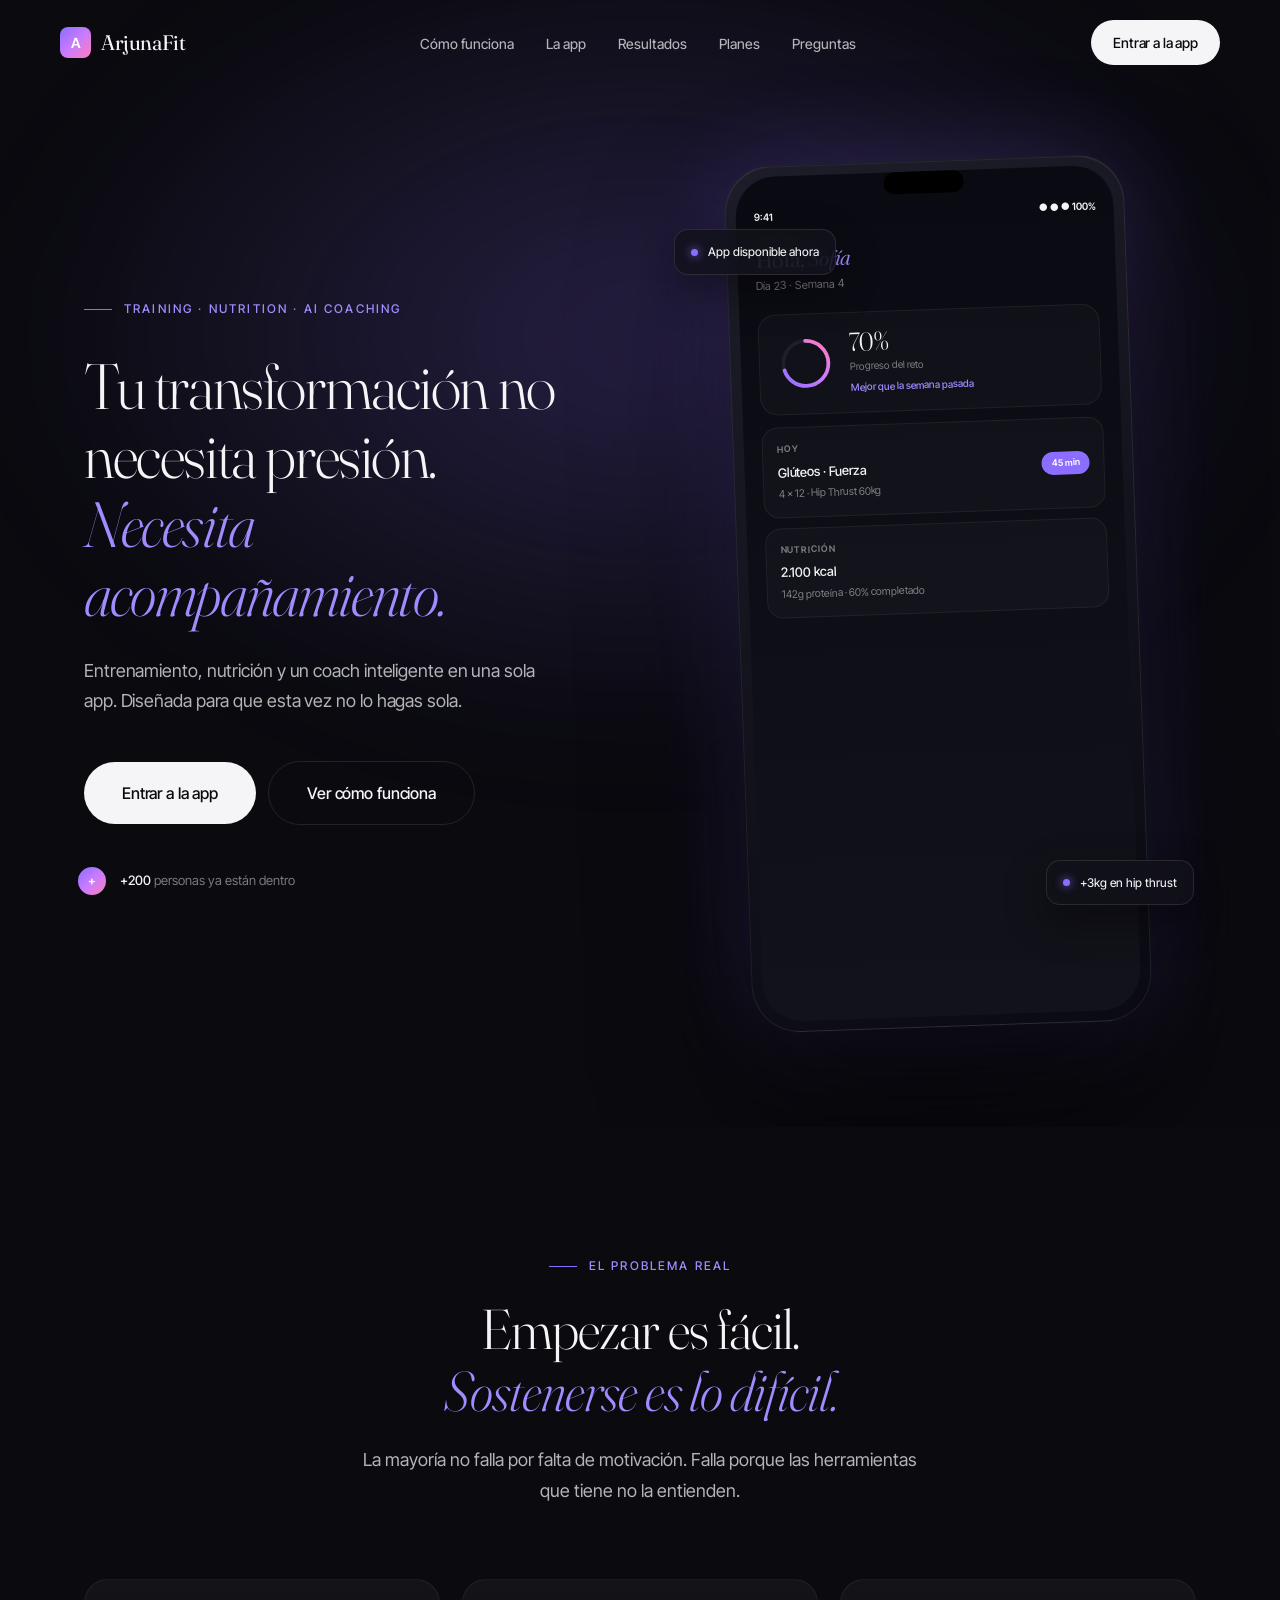
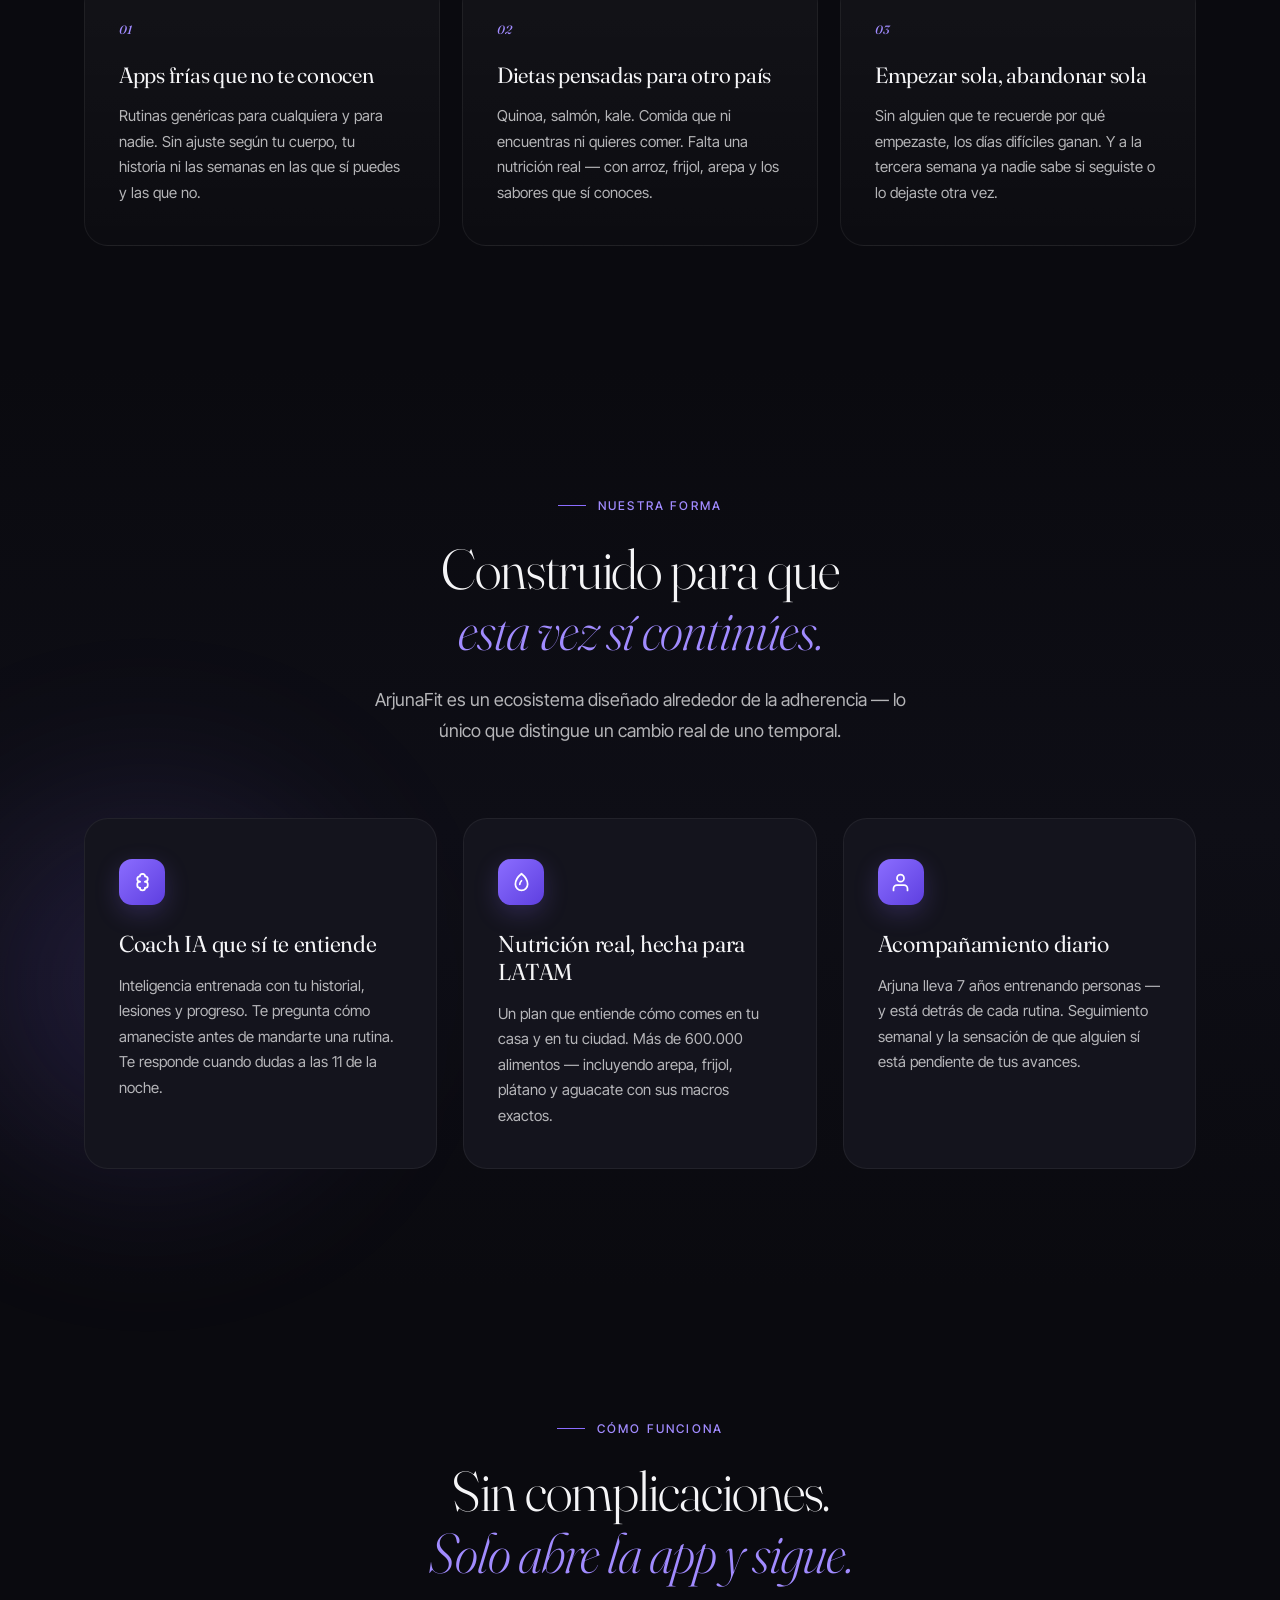
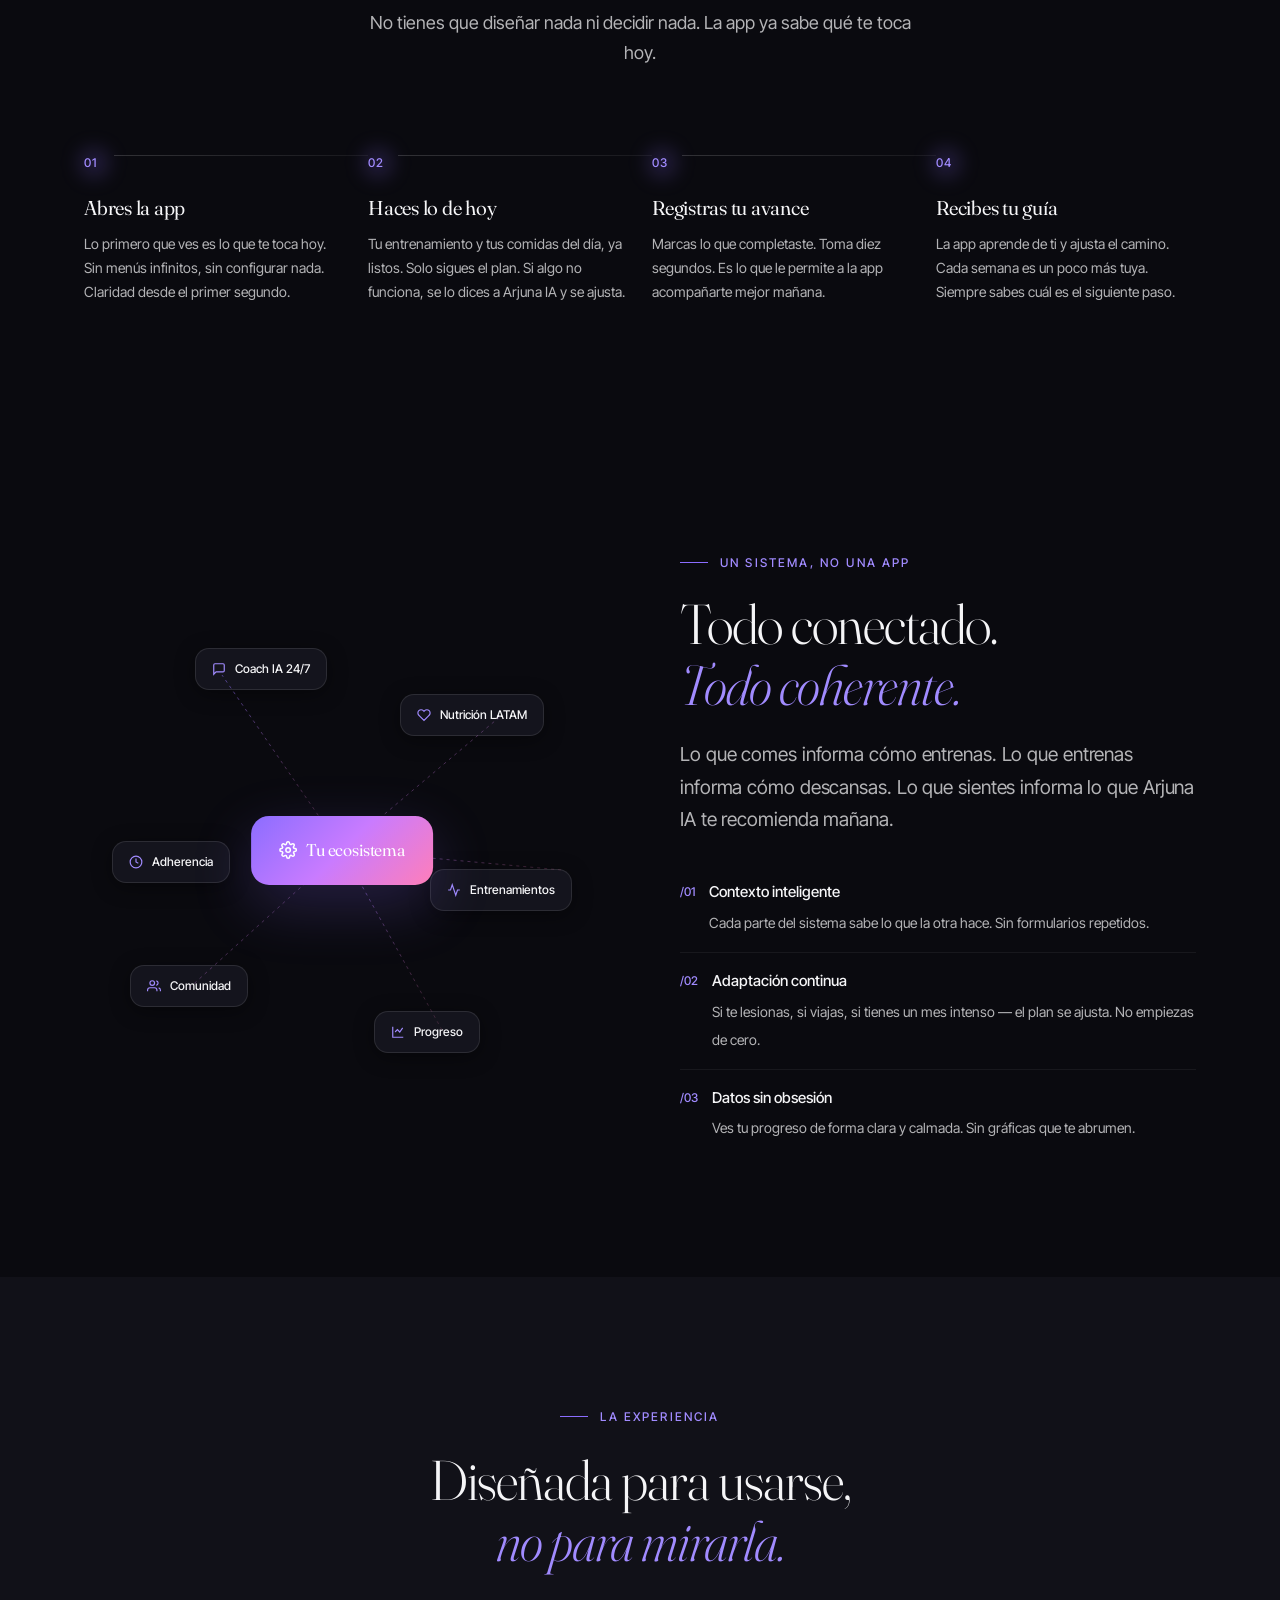
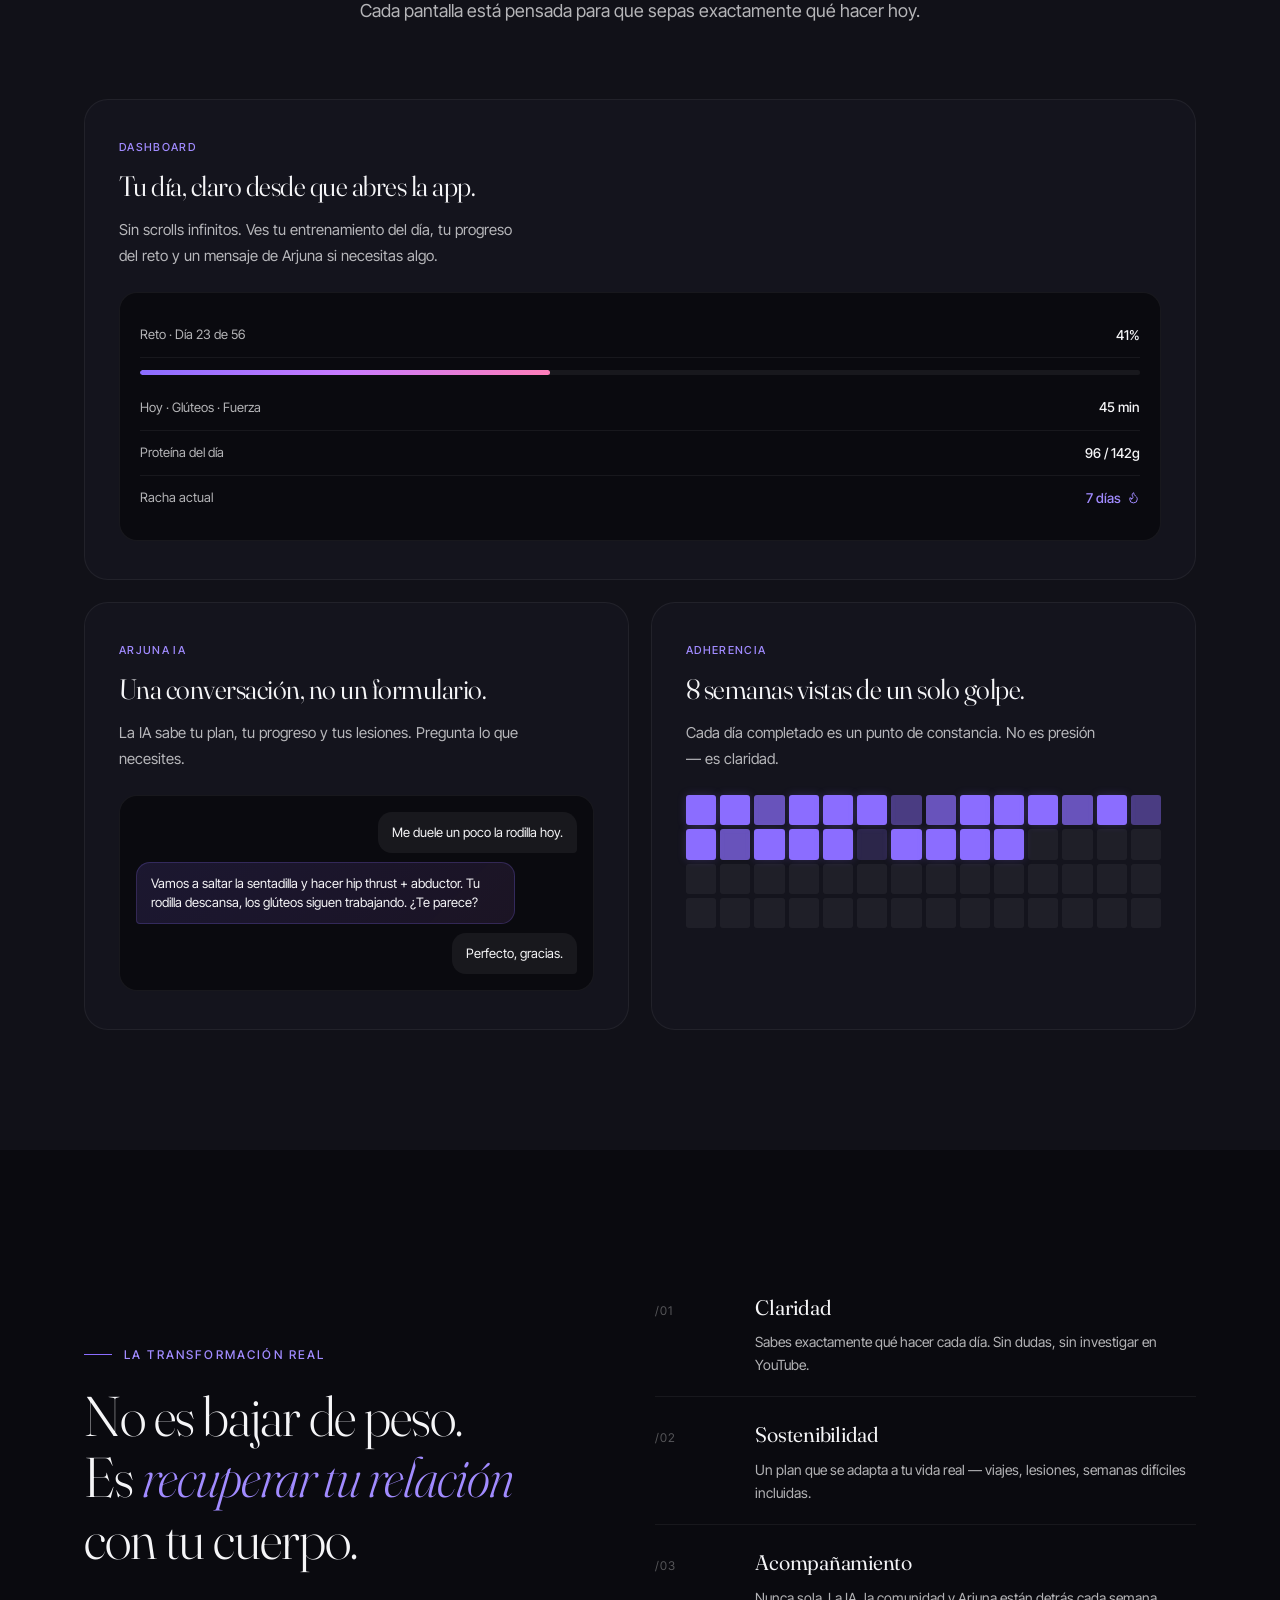
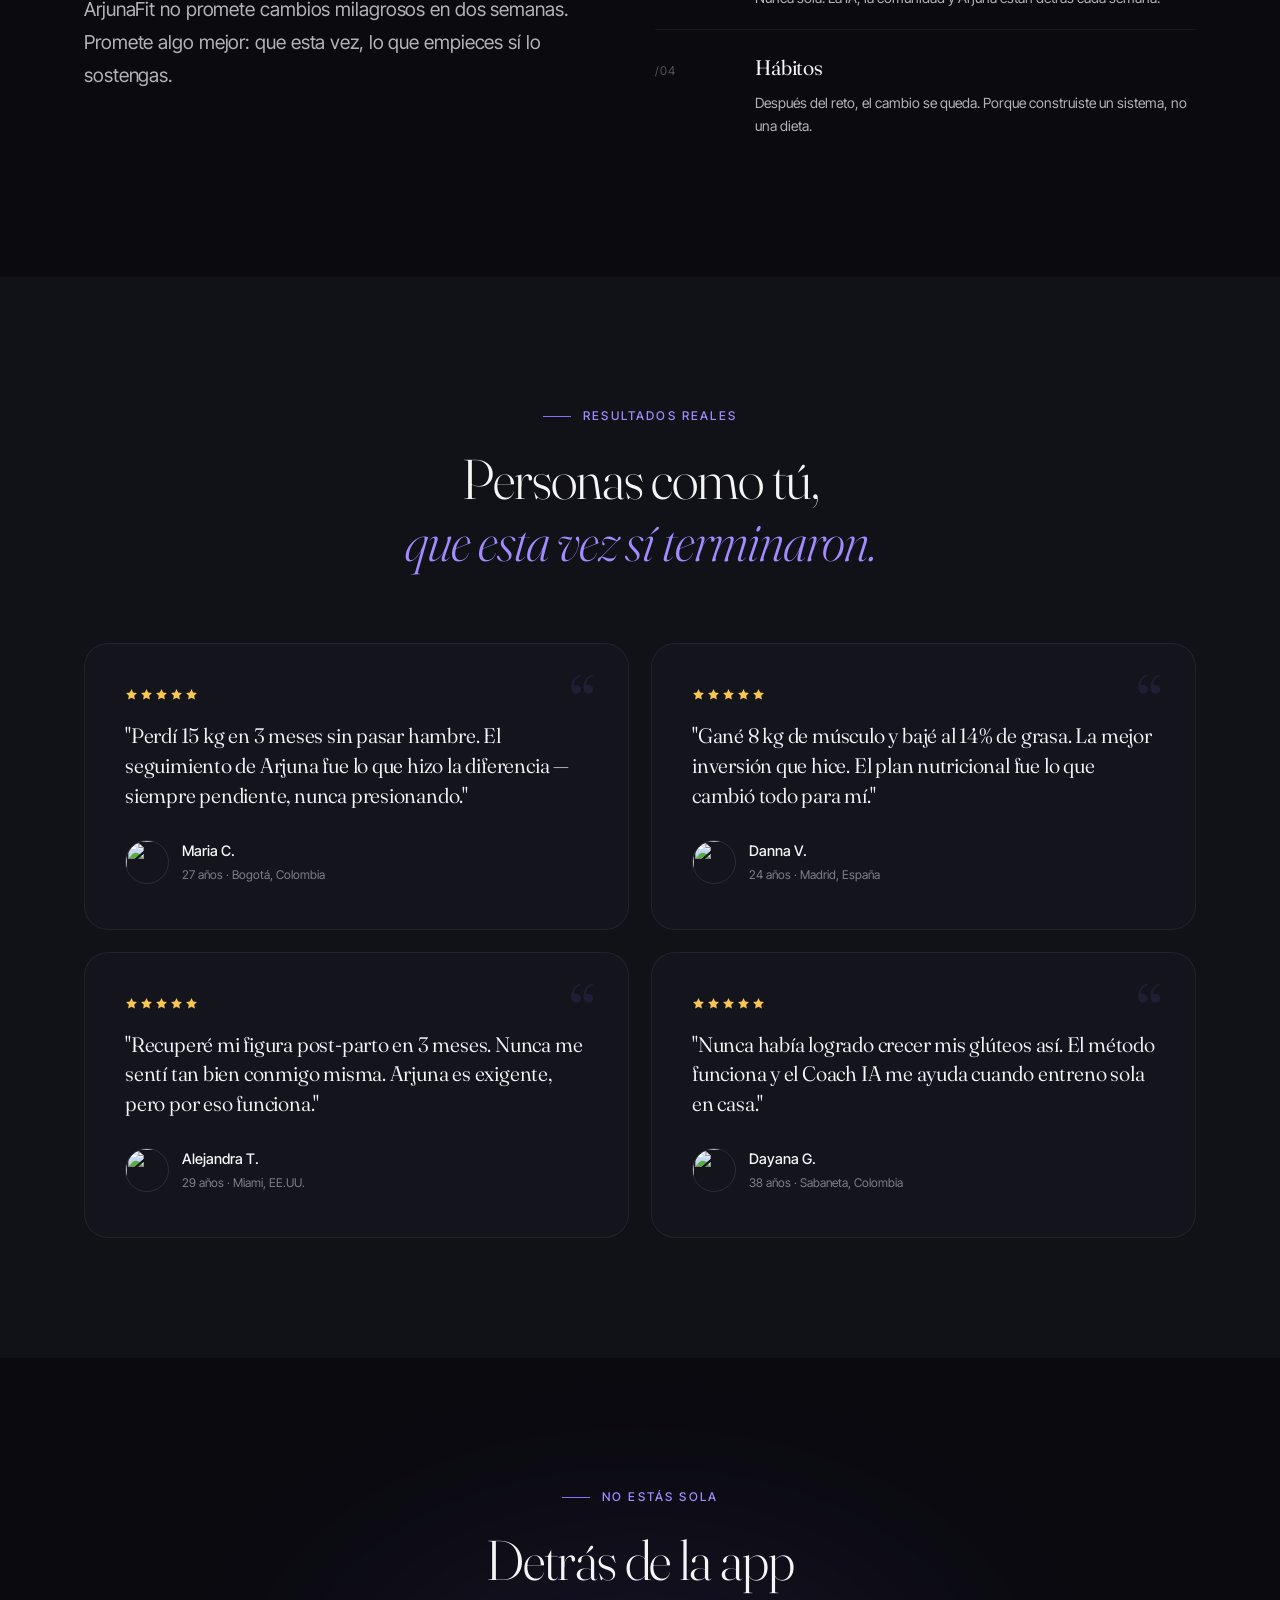
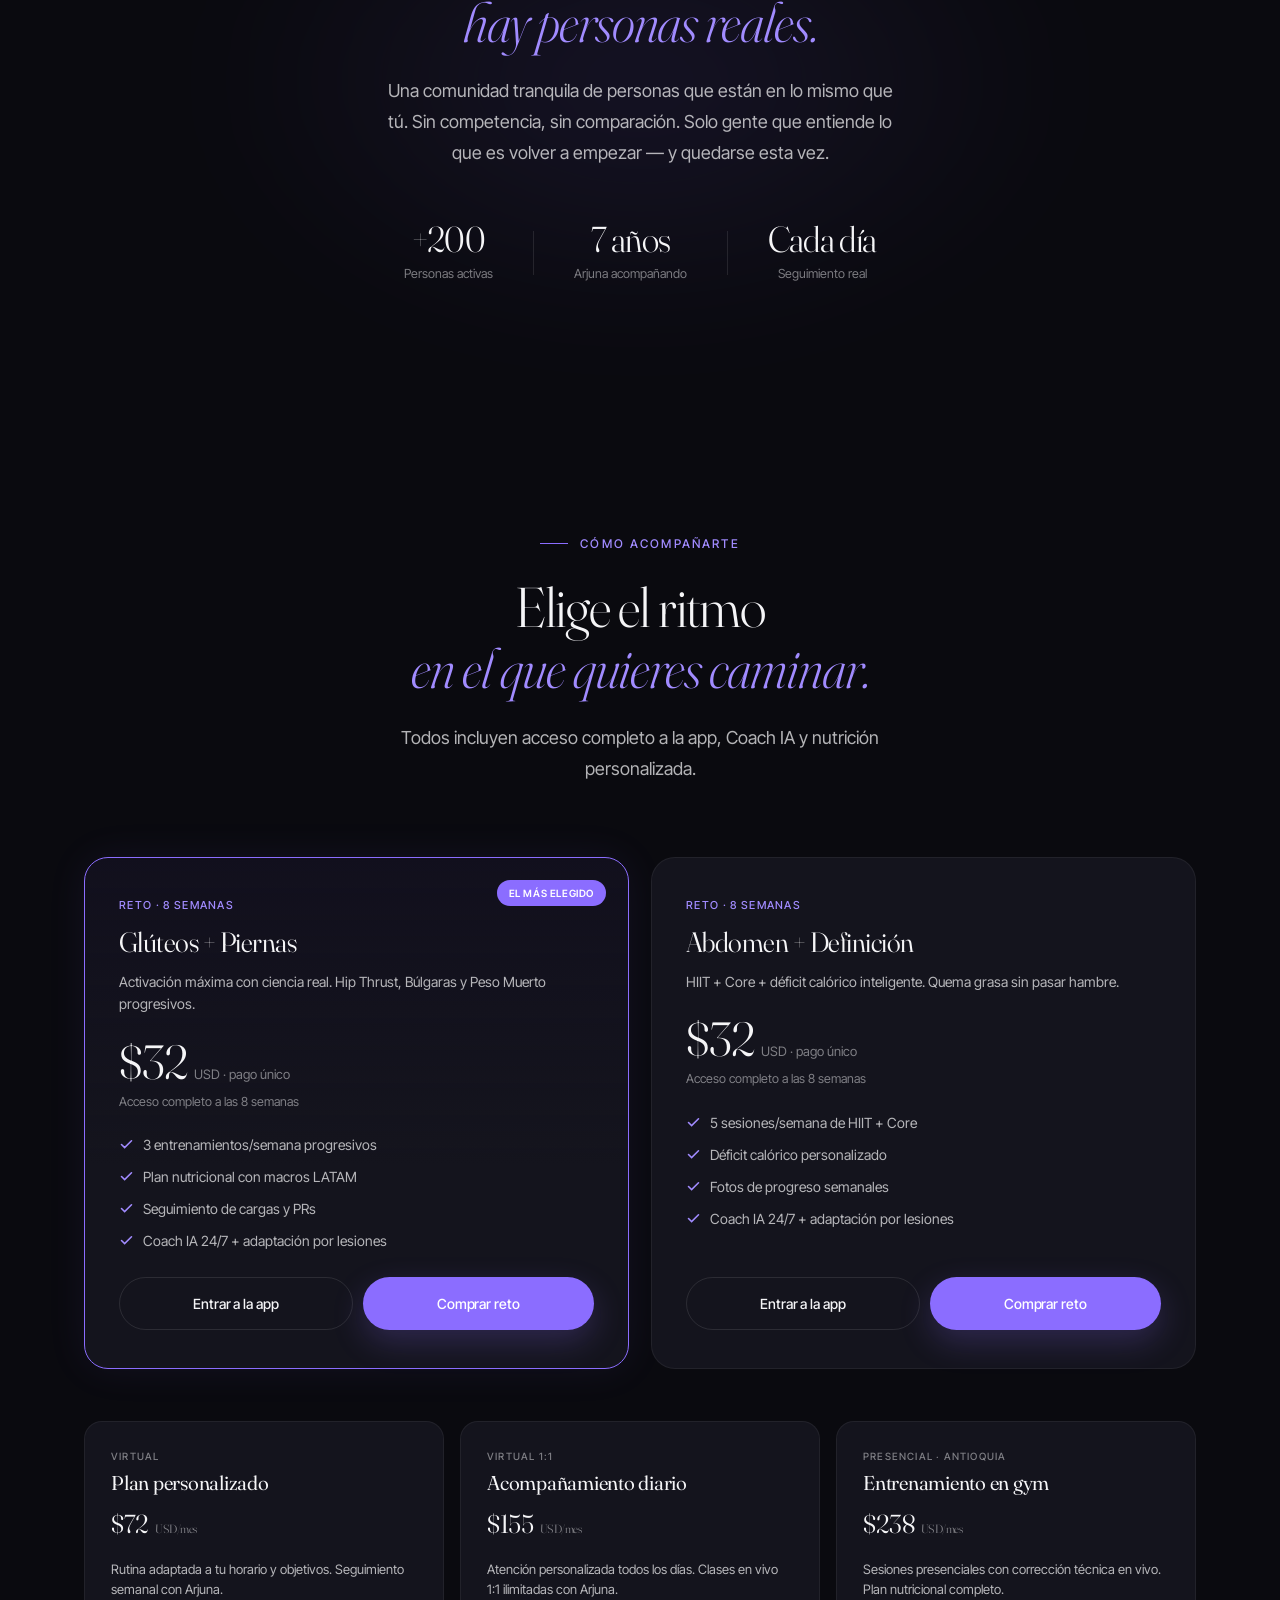
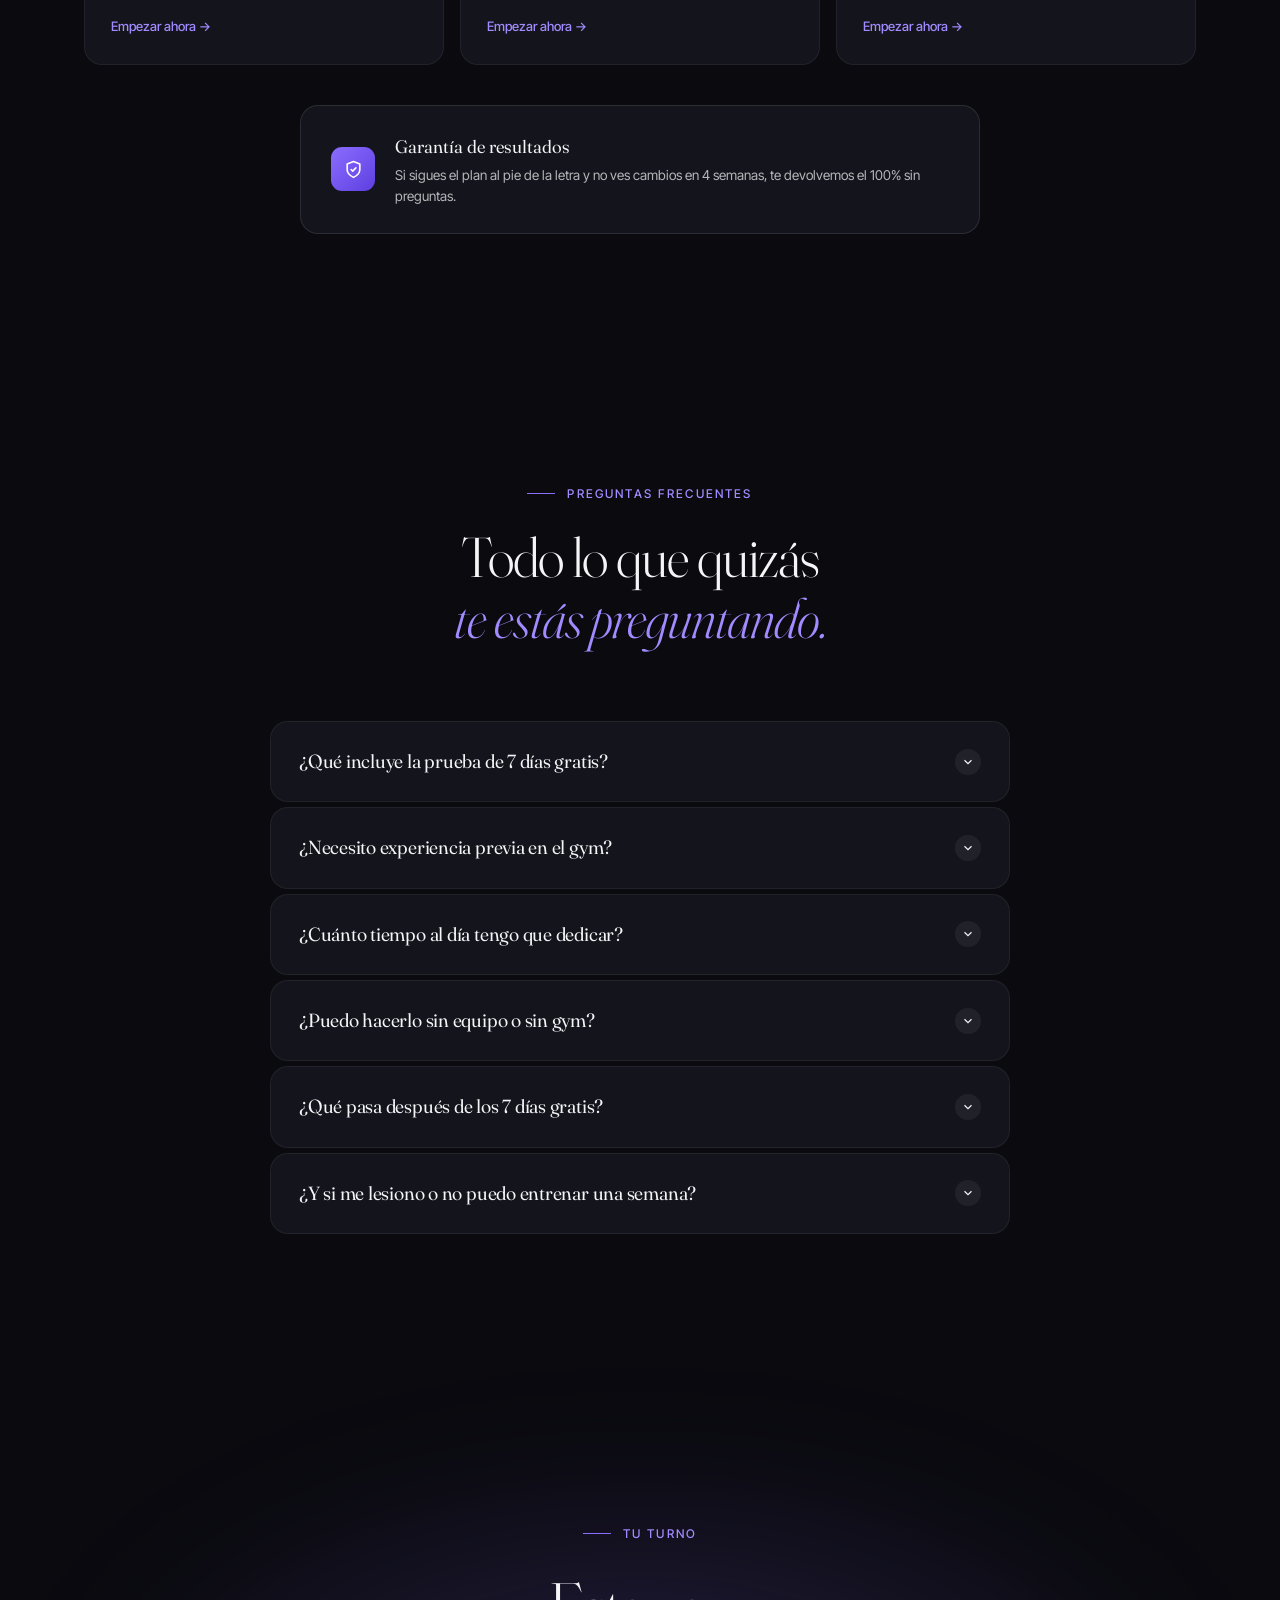
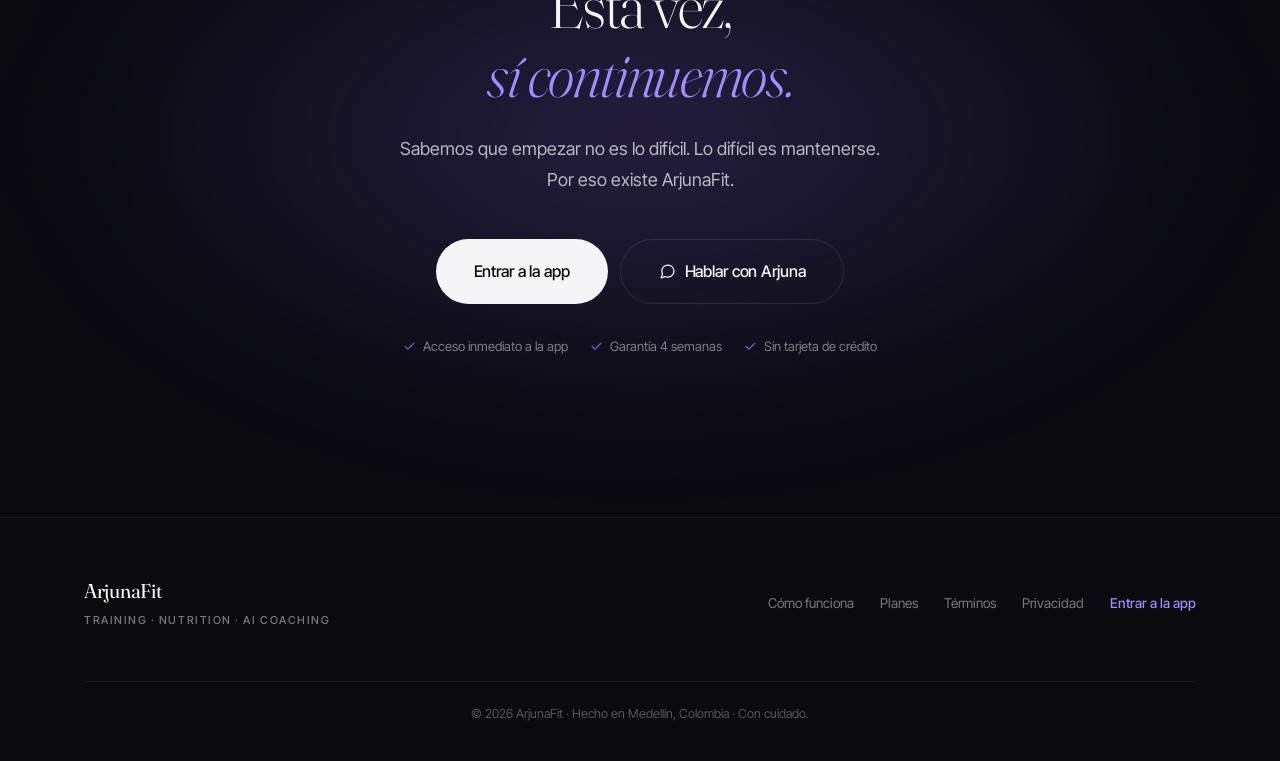
==== commit cf143ecc: "Add files via upload" ====
--- a/index.html
+++ b/index.html
@@ -1,1000 +1,1385 @@
-
-      <p style="text-align:center;margin-top:16px;font-size:14px;color:var(--text-tertiary)">
-        ¿No sabes cuál elegir?
-        <a href="https://wa.link/hteek6" target="_blank" rel="noopener"
-           style="color:var(--accent-soft);font-weight:600;text-decoration:none;margin-left:6px"
-           onclick="if(window.LANDING)LANDING.track('pricing_whatsapp_clicked',{section:'pricing'})">💬 Hablar con Arjuna →</a>
-      </p>
-      <p style="text-align:center;margin-top:16px;font-size:14px;color:var(--text-tertiary)">
-        ¿No sabes cuál elegir?
-        <a href="https://wa.link/hteek6" target="_blank" rel="noopener" style="color:var(--accent-soft);font-weight:600;text-decoration:none;margin-left:6px" onclick="if(window.LANDING)LANDING.track('pricing_whatsapp_clicked',{section:'pricing'})">💬 Hablar con Arjuna →</a>
-      </p><!DOCTYPE html>
+<!DOCTYPE html>
 <html lang="es">
 <head>
   <meta charset="UTF-8" />
   <meta name="viewport" content="width=device-width, initial-scale=1.0, viewport-fit=cover" />
   <meta name="theme-color" content="#0a0a0f" />
-
-  <!-- LANDING_VERSION = 'landing-whatsapp-secondary-cta-v1' -->
-  <title>ArjunaFit — Entrenamiento, nutrición LATAM y Coach IA</title>
-  <meta name="description" content="Una app diseñada para que esta vez sí continúes: retos de glúteos, reducción de abdomen, nutrición LATAM, recetario y Coach IA. 7 días gratis." />
-
+  <title>ArjunaFit — La app de entrenamiento, nutrición y acompañamiento inteligente.</title>
+  <meta name="description" content="Una app diseñada para que esta vez sí termines lo que empezaste. Entrenamiento, nutrición LATAM y Coach IA en un solo ecosistema." />
   <meta property="og:type" content="website" />
   <meta property="og:url" content="https://arjunafit.com" />
   <meta property="og:title" content="ArjunaFit — Tu mejor versión, acompañada." />
-  <meta property="og:description" content="Una app de entrenamiento, nutrición y acompañamiento inteligente. Diseñada para que esta vez sí continúes." />
+  <meta property="og:description" content="Entrenamiento, nutrición y acompañamiento inteligente en una sola app." />
   <meta property="og:image" content="https://arjunafit.com/assets/img/og.jpg" />
-
   <meta name="twitter:card" content="summary_large_image" />
-  <meta name="twitter:title" content="ArjunaFit — Tu mejor versión, acompañada." />
-  <meta name="twitter:description" content="Una app de entrenamiento, nutrición y acompañamiento inteligente." />
-
-  <link rel="icon" type="image/svg+xml" href="data:image/svg+xml,%3Csvg xmlns='http://www.w3.org/2000/svg' viewBox='0 0 32 32'%3E%3Cdefs%3E%3ClinearGradient id='g' x1='0' y1='0' x2='1' y2='1'%3E%3Cstop offset='0' stop-color='%238b6dff'/%3E%3Cstop offset='1' stop-color='%23ff7eb9'/%3E%3C/linearGradient%3E%3C/defs%3E%3Crect width='32' height='32' rx='8' fill='url(%23g)'/%3E%3Ctext x='16' y='22' font-family='Georgia,serif' font-size='18' font-weight='400' fill='white' text-anchor='middle'%3EA%3C/text%3E%3C/svg%3E" />
-
+  <link rel="icon" type="image/svg+xml" href="data:image/svg+xml,%3Csvg xmlns='http://www.w3.org/2000/svg' viewBox='0 0 32 32'%3E%3Cdefs%3E%3ClinearGradient id='g' x1='0' y1='0' x2='1' y2='1'%3E%3Cstop offset='0' stop-color='%238b6dff'/%3E%3Cstop offset='1' stop-color='%23ff7eb9'/%3E%3C/linearGradient%3E%3C/defs%3E%3Crect width='32' height='32' rx='8' fill='url(%23g)'/%3E%3Ctext x='16' y='22' font-family='Georgia,serif' font-size='18' fill='white' text-anchor='middle'%3EA%3C/text%3E%3C/svg%3E" />
   <link rel="preconnect" href="https://fonts.googleapis.com" />
   <link rel="preconnect" href="https://fonts.gstatic.com" crossorigin />
-  <link href="https://fonts.googleapis.com/css2?family=Fraunces:ital,opsz,wght@0,9..144,280;0,9..144,300;0,9..144,320;0,9..144,350;0,9..144,400;1,9..144,280;1,9..144,300;1,9..144,400&family=Inter+Tight:wght@400;450;500;600&family=JetBrains+Mono:wght@400;500&display=swap" rel="stylesheet" />
-
-  <style>
+  <link href="https://fonts.googleapis.com/css2?family=Fraunces:ital,opsz,wght@0,9..144,280;0,9..144,300;0,9..144,350;0,9..144,400;1,9..144,280;1,9..144,300;1,9..144,350&family=Inter+Tight:wght@400;450;500;600&display=swap" rel="stylesheet" />
+<style>
+/* ════════════════════════════════════════════════════════════
+   ARJUNAFIT — LANDING v16
+   Wellness-tech premium LATAM
+   ════════════════════════════════════════════════════════════ */
+
+/* ─── TOKENS ─────────────────────────────────────────────── */
 :root {
-  --bg-base:#0a0a0f;--bg-elevated:#111118;--bg-card:#14141d;--bg-card-hover:#1a1a25;
-  --border-subtle:rgba(255,255,255,.06);--border-soft:rgba(255,255,255,.10);--border-strong:rgba(255,255,255,.16);
-  --text-primary:#f5f5f7;--text-secondary:rgba(245,245,247,.72);--text-tertiary:rgba(245,245,247,.48);--text-muted:rgba(245,245,247,.32);
-  --accent:#8b6dff;--accent-soft:#a18bff;--accent-glow:rgba(139,109,255,.25);--accent-deep:#5e3fe0;
-  --grad-aurora:linear-gradient(135deg,#8b6dff 0%,#c97bff 50%,#ff7eb9 100%);
-  --grad-card:linear-gradient(180deg,rgba(255,255,255,.04) 0%,rgba(255,255,255,.01) 100%);
-  --font-display:'Fraunces','Cormorant Garamond',Georgia,serif;
-  --font-body:'Inter Tight','Inter',-apple-system,BlinkMacSystemFont,sans-serif;
-  --font-mono:'JetBrains Mono',ui-monospace,monospace;
-  --space-2xl:96px;--space-3xl:128px;--space-4xl:160px;
-  --r-sm:8px;--r-md:14px;--r-lg:20px;--r-xl:28px;--r-full:999px;
-  --shadow-md:0 4px 24px rgba(0,0,0,.4);--shadow-glow:0 0 80px var(--accent-glow);
-  --ease:cubic-bezier(.16,1,.3,1);--ease-out:cubic-bezier(.4,0,.2,1);
-  --container:1180px;
-}
-*,*::before,*::after{box-sizing:border-box}
-*{margin:0;padding:0}
+  --bg:         #0a0a0f;
+  --bg-up:      #111118;
+  --bg-card:    #14141d;
+  --bg-card-h:  #1a1a25;
+  --b-subtle:   rgba(255,255,255,0.06);
+  --b-soft:     rgba(255,255,255,0.10);
+  --b-strong:   rgba(255,255,255,0.16);
+  --t1:         #f5f5f7;
+  --t2:         rgba(245,245,247,0.72);
+  --t3:         rgba(245,245,247,0.48);
+  --t4:         rgba(245,245,247,0.32);
+  --accent:     #8b6dff;
+  --accent-s:   #a18bff;
+  --accent-g:   rgba(139,109,255,0.22);
+  --accent-d:   #5e3fe0;
+  --grad:       linear-gradient(135deg,#8b6dff 0%,#c97bff 50%,#ff7eb9 100%);
+  --fd:         'Fraunces','Georgia',serif;
+  --fb:         'Inter Tight',-apple-system,sans-serif;
+  --ease:       cubic-bezier(0.16,1,0.3,1);
+  --r-full:     999px;
+  --r-xl:       24px;
+  --r-lg:       18px;
+  --r-md:       14px;
+  --container:  1160px;
+}
+
+/* ─── RESET ──────────────────────────────────────────────── */
+*,*::before,*::after{box-sizing:border-box;margin:0;padding:0}
 html{scroll-behavior:smooth;-webkit-text-size-adjust:100%}
-body{background:var(--bg-base);color:var(--text-primary);font-family:var(--font-body);font-size:17px;line-height:1.65;letter-spacing:-.005em;-webkit-font-smoothing:antialiased;overflow-x:hidden;min-height:100vh}
-img,svg,video{display:block;max-width:100%;height:auto}
-button,input,select,textarea{font:inherit;color:inherit}
-button{cursor:pointer;border:none;background:none}
-a{color:inherit;text-decoration:none;transition:opacity .2s var(--ease-out)}
-::selection{background:var(--accent);color:white}
-
-.eyebrow{font-family:var(--font-body);font-size:12.5px;font-weight:500;letter-spacing:.18em;text-transform:uppercase;color:var(--accent-soft);display:inline-flex;align-items:center;gap:12px}
+body{
+  background:var(--bg);color:var(--t1);
+  font-family:var(--fb);font-size:17px;line-height:1.65;
+  -webkit-font-smoothing:antialiased;overflow-x:hidden;
+  text-rendering:optimizeLegibility;
+}
+img,svg{display:block;max-width:100%;height:auto}
+button{cursor:pointer;border:none;background:none;font:inherit;color:inherit}
+a{color:inherit;text-decoration:none}
+::selection{background:var(--accent);color:#fff}
+
+/* ─── TYPOGRAPHY ─────────────────────────────────────────── */
+.eyebrow{
+  font-family:var(--fb);font-size:12px;font-weight:500;
+  letter-spacing:0.18em;text-transform:uppercase;color:var(--accent-s);
+  display:inline-flex;align-items:center;gap:12px;
+}
 .eyebrow::before{content:'';width:28px;height:1px;background:var(--accent);display:inline-block}
-h1,h2,h3,h4{font-family:var(--font-display);font-weight:350;letter-spacing:-.015em;line-height:1.1;color:var(--text-primary);font-variation-settings:"opsz" 144}
-.h-display{font-size:clamp(42px,6.5vw,84px);line-height:1.05;letter-spacing:-.024em;font-weight:280;font-variation-settings:"opsz" 144}
-.h-section{font-size:clamp(32px,4.6vw,56px);line-height:1.1;letter-spacing:-.018em;font-weight:300;font-variation-settings:"opsz" 144}
-.italic-accent{font-style:italic;font-weight:300;color:var(--accent-soft);letter-spacing:-.005em}
-.lead{font-size:clamp(18px,1.55vw,21px);line-height:1.65;color:var(--text-secondary);font-weight:400;letter-spacing:-.005em;max-width:56ch}
-
+
+h1,h2,h3,h4{
+  font-family:var(--fd);font-weight:300;
+  letter-spacing:-0.015em;line-height:1.1;color:var(--t1);
+  font-variation-settings:"opsz" 144;
+}
+.h-display{
+  font-size:clamp(36px,5vw,64px);
+  line-height:1.08;letter-spacing:-0.022em;font-weight:280;
+}
+.h-section{
+  font-size:clamp(32px,4.5vw,56px);
+  line-height:1.1;letter-spacing:-0.018em;font-weight:300;
+}
+.italic-accent{font-style:italic;color:var(--accent-s);font-weight:280}
+.lead{
+  font-size:clamp(17px,1.5vw,20px);line-height:1.7;
+  color:var(--t2);letter-spacing:-0.005em;max-width:56ch;
+}
+
+/* ─── LAYOUT ─────────────────────────────────────────────── */
 .container{width:100%;max-width:var(--container);margin:0 auto;padding:0 24px}
-.container-narrow{max-width:920px;margin:0 auto;padding:0 24px}
-section{padding:var(--space-4xl) 0;position:relative}
-@media(max-width:768px){section{padding:var(--space-2xl) 0}}
-
-/* NAV */
-.nav{position:fixed;top:0;left:0;right:0;z-index:100;padding:22px 24px;transition:all .5s var(--ease)}
-.nav.scrolled{padding:13px 24px;background:rgba(10,10,15,.7);backdrop-filter:saturate(1.6) blur(24px);-webkit-backdrop-filter:saturate(1.6) blur(24px);border-bottom:1px solid var(--border-subtle)}
-.nav__inner{max-width:var(--container);margin:0 auto;display:flex;align-items:center;justify-content:space-between;gap:24px}
-.nav__logo{display:flex;align-items:center;gap:11px;font-family:var(--font-display);font-size:22px;font-weight:420;letter-spacing:-.018em;color:var(--text-primary);font-variation-settings:"opsz" 72}
-.nav__logo-mark{width:32px;height:32px;border-radius:8px;background:var(--grad-aurora);display:grid;place-items:center;font-size:14px;font-weight:600;color:white;font-family:var(--font-body);box-shadow:var(--shadow-glow)}
-.nav__links{display:flex;align-items:center;gap:36px;list-style:none}
-.nav__links a{font-size:14.5px;font-weight:450;color:var(--text-secondary);transition:color .25s}
-.nav__links a:hover{color:var(--text-primary)}
-.nav__cta{background:var(--text-primary);color:var(--bg-base);padding:11px 22px;border-radius:var(--r-full);font-size:14.5px;font-weight:500;transition:all .3s var(--ease)}
-.nav__cta:hover{background:white;transform:translateY(-1px);box-shadow:0 8px 24px rgba(255,255,255,.15)}
-.nav__menu-btn{display:none;width:38px;height:38px;border-radius:10px;background:var(--bg-card);border:1px solid var(--border-subtle);place-items:center}
-@media(max-width:860px){.nav__links{display:none}.nav__cta{display:none}.nav__menu-btn{display:grid}}
-
-/* MOBILE MENU */
-.mobile-menu{position:fixed;inset:0;z-index:200;background:rgba(10,10,15,.96);backdrop-filter:blur(24px);-webkit-backdrop-filter:blur(24px);display:none;flex-direction:column;padding:80px 32px 40px;opacity:0;transition:opacity .3s var(--ease)}
-.mobile-menu.open{display:flex;opacity:1}
-.mobile-menu__close{position:absolute;top:22px;right:22px;width:38px;height:38px;border-radius:10px;background:var(--bg-card);border:1px solid var(--border-subtle);display:grid;place-items:center}
-.mobile-menu a{font-family:var(--font-display);font-size:32px;font-weight:320;letter-spacing:-.018em;line-height:1.15;padding:18px 0;border-bottom:1px solid var(--border-subtle);color:var(--text-primary);font-variation-settings:"opsz" 144}
-.mobile-menu__cta{margin-top:32px;background:var(--accent);color:white;text-align:center;padding:18px;border-radius:var(--r-full);font-family:var(--font-body)!important;font-size:16px!important;font-weight:500!important;border:none!important}
-
-/* HERO */
-.hero{padding:180px 0 120px;position:relative;overflow:hidden;min-height:92vh;display:flex;align-items:center}
-.hero::before{content:'';position:absolute;top:-20%;left:50%;transform:translateX(-50%);width:1400px;height:900px;background:radial-gradient(ellipse at center,var(--accent-glow) 0%,transparent 65%);pointer-events:none;z-index:0;filter:blur(60px);opacity:.7}
-.hero__inner{position:relative;z-index:2;display:grid;grid-template-columns:1fr 1fr;gap:100px;align-items:center}
-@media(max-width:980px){.hero__inner{grid-template-columns:1fr;gap:80px}.hero{padding:130px 0 80px;min-height:auto}}
-.hero__content{max-width:580px}
-.hero__eyebrow{margin-bottom:36px}
-.hero__title{margin-bottom:32px;font-size:clamp(36px,5vw,64px);line-height:1.1;letter-spacing:-.022em}
-.hero__title em{font-style:italic;color:var(--accent-soft);font-weight:300}
-.hero__sub{font-size:clamp(17px,1.4vw,19px);line-height:1.7;color:var(--text-secondary);margin-bottom:52px;max-width:480px;letter-spacing:-.005em}
-.hero__cta-row{display:flex;gap:14px;flex-wrap:wrap;align-items:center;margin-bottom:44px}
-.btn{display:inline-flex;align-items:center;justify-content:center;gap:10px;padding:16px 30px;border-radius:var(--r-full);font-size:15px;font-weight:500;letter-spacing:-.008em;transition:all .4s var(--ease);cursor:pointer;white-space:nowrap}
-.btn--primary{background:var(--text-primary);color:var(--bg-base)}
-.btn--primary:hover{background:white;transform:translateY(-2px);box-shadow:0 14px 36px rgba(255,255,255,.16)}
-.btn--ghost{background:transparent;color:var(--text-primary);border:1px solid var(--border-soft)}
-.btn--ghost:hover{border-color:var(--border-strong);background:rgba(255,255,255,.03);transform:translateY(-1px)}
-.btn--accent{background:var(--accent);color:white;box-shadow:0 12px 32px var(--accent-glow)}
-.btn--accent:hover{background:var(--accent-soft);transform:translateY(-2px);box-shadow:0 16px 44px var(--accent-glow)}
+.container-narrow{max-width:900px;margin:0 auto;padding:0 24px}
+section{padding:120px 0;position:relative}
+@media(max-width:768px){section{padding:80px 0}}
+
+/* ─── NAV ────────────────────────────────────────────────── */
+.nav{
+  position:fixed;top:0;left:0;right:0;z-index:100;
+  padding:20px 32px;transition:all 0.5s var(--ease);
+}
+.nav.scrolled{
+  padding:14px 32px;
+  background:rgba(10,10,15,0.72);
+  backdrop-filter:blur(24px) saturate(1.6);
+  -webkit-backdrop-filter:blur(24px) saturate(1.6);
+  border-bottom:1px solid var(--b-subtle);
+}
+.nav__inner{
+  max-width:var(--container);margin:0 auto;
+  display:flex;align-items:center;justify-content:space-between;gap:24px;
+}
+.nav__logo{
+  display:flex;align-items:center;gap:10px;
+  font-family:var(--fd);font-size:21px;font-weight:400;
+  letter-spacing:-0.018em;color:var(--t1);
+  font-variation-settings:"opsz" 72;
+}
+.nav__logo-mark{
+  width:31px;height:31px;border-radius:8px;
+  background:var(--grad);display:grid;place-items:center;
+  font-size:14px;font-weight:600;color:#fff;font-family:var(--fb);
+}
+.nav__links{
+  display:flex;align-items:center;gap:32px;list-style:none;
+}
+.nav__links a{
+  font-size:14px;font-weight:450;color:var(--t2);
+  transition:color 0.25s;
+}
+.nav__links a:hover{color:var(--t1)}
+.nav__cta{
+  background:var(--t1);color:var(--bg);
+  padding:11px 22px;border-radius:var(--r-full);
+  font-size:14px;font-weight:500;letter-spacing:-0.01em;
+  transition:all 0.3s var(--ease);
+}
+.nav__cta:hover{background:#fff;transform:translateY(-1px);box-shadow:0 8px 24px rgba(255,255,255,0.14)}
+.nav__mob{
+  display:none;width:36px;height:36px;border-radius:9px;
+  background:var(--bg-card);border:1px solid var(--b-subtle);
+  place-items:center;
+}
+@media(max-width:860px){
+  .nav__links{display:none}.nav__cta{display:none}.nav__mob{display:grid}
+}
+
+/* Mobile menu */
+.mmenu{
+  position:fixed;inset:0;z-index:200;
+  background:rgba(10,10,15,0.96);backdrop-filter:blur(24px);
+  display:none;flex-direction:column;padding:90px 32px 40px;
+}
+.mmenu.open{display:flex}
+.mmenu__close{
+  position:absolute;top:20px;right:20px;
+  width:36px;height:36px;border-radius:9px;
+  background:var(--bg-card);border:1px solid var(--b-subtle);
+  display:grid;place-items:center;
+}
+.mmenu a{
+  font-family:var(--fd);font-size:30px;font-weight:300;
+  letter-spacing:-0.018em;padding:16px 0;
+  border-bottom:1px solid var(--b-subtle);color:var(--t1);
+  font-variation-settings:"opsz" 144;
+}
+.mmenu__cta{
+  margin-top:28px;background:var(--accent);color:#fff;
+  text-align:center;padding:17px;border-radius:var(--r-full);
+  font-family:var(--fb)!important;font-size:15px!important;
+  font-weight:500!important;border:none!important;letter-spacing:-0.01em;
+}
+
+/* ─── BTNS ───────────────────────────────────────────────── */
+.btn{
+  display:inline-flex;align-items:center;justify-content:center;gap:9px;
+  padding:16px 30px;border-radius:var(--r-full);
+  font-size:15px;font-weight:500;letter-spacing:-0.008em;
+  transition:all 0.4s var(--ease);cursor:pointer;white-space:nowrap;
+}
+.btn--primary{background:var(--t1);color:var(--bg)}
+.btn--primary:hover{background:#fff;transform:translateY(-2px);box-shadow:0 14px 36px rgba(255,255,255,0.16)}
+.btn--ghost{background:transparent;color:var(--t1);border:1px solid var(--b-soft)}
+.btn--ghost:hover{border-color:var(--b-strong);background:rgba(255,255,255,0.03);transform:translateY(-1px)}
+.btn--accent{background:var(--accent);color:#fff;box-shadow:0 12px 32px var(--accent-g)}
+.btn--accent:hover{background:var(--accent-s);transform:translateY(-2px);box-shadow:0 16px 44px var(--accent-g)}
 .btn--lg{padding:18px 38px;font-size:16px}
-.hero__trust{display:flex;align-items:center;gap:14px;font-size:13.5px;color:var(--text-tertiary)}
+
+/* ─── HERO ───────────────────────────────────────────────── */
+.hero{
+  padding:160px 0 100px;
+  min-height:100vh;display:flex;align-items:center;
+  position:relative;overflow:hidden;
+}
+.hero::before{
+  content:'';position:absolute;top:-10%;left:50%;transform:translateX(-50%);
+  width:1400px;height:900px;
+  background:radial-gradient(ellipse at center,var(--accent-g) 0%,transparent 65%);
+  filter:blur(60px);z-index:0;pointer-events:none;
+}
+.hero__inner{
+  position:relative;z-index:2;
+  display:grid;grid-template-columns:1fr 1fr;
+  gap:80px;align-items:center;
+}
+.hero__content{max-width:560px}
+.hero__eyebrow{margin-bottom:32px}
+.hero__title{margin-bottom:28px}
+.hero__sub{
+  font-size:clamp(16px,1.4vw,18px);line-height:1.7;
+  color:var(--t2);margin-bottom:44px;max-width:460px;
+  letter-spacing:-0.005em;
+}
+.hero__cta-row{display:flex;gap:12px;flex-wrap:wrap;align-items:center;margin-bottom:40px}
+.hero__trust{display:flex;align-items:center;gap:12px;font-size:13px;color:var(--t3)}
 .hero__avatars{display:flex;align-items:center}
-.hero__avatars img,.hero__avatars .avatar-fallback{width:32px;height:32px;border-radius:50%;border:2px solid var(--bg-base);object-fit:cover}
-.hero__avatars > * + *{margin-left:-8px}
-.avatar-fallback{background:var(--grad-aurora);display:grid;place-items:center;color:white;font-size:12px;font-weight:600}
-.hero__trust strong{color:var(--text-primary);font-weight:500}
-
-/* PHONE MOCKUP */
-.hero__mockup{position:relative;width:100%;max-width:420px;justify-self:end;perspective:1400px}
-@media(max-width:980px){.hero__mockup{justify-self:center;max-width:340px}}
-.phone{position:relative;width:100%;aspect-ratio:9/19.5;background:linear-gradient(155deg,#1d1d29 0%,#0a0a12 100%);border-radius:50px;border:1px solid rgba(255,255,255,.08);padding:12px;box-shadow:0 80px 140px rgba(0,0,0,.55),0 0 100px var(--accent-glow);transform:rotate(-2deg);transition:transform .8s var(--ease)}
+.hero__avatars img,.hero__avatar-fb{
+  width:32px;height:32px;border-radius:50%;
+  border:2px solid var(--bg);object-fit:cover;
+}
+.hero__avatars>*+*{margin-left:-8px}
+.hero__avatar-fb{background:var(--grad);display:grid;place-items:center;color:#fff;font-size:12px;font-weight:600}
+.hero__trust strong{color:var(--t1);font-weight:500}
+
+/* ─── PHONE MOCKUP ───────────────────────────────────────── */
+.hero__visual{
+  position:relative;width:100%;max-width:400px;
+  justify-self:center;
+}
+.phone{
+  position:relative;width:100%;aspect-ratio:9/19.5;
+  background:linear-gradient(155deg,#1d1d29 0%,#0a0a12 100%);
+  border-radius:48px;border:1px solid rgba(255,255,255,0.08);
+  padding:10px;
+  box-shadow:
+    0 80px 140px rgba(0,0,0,0.55),
+    0 0 100px var(--accent-g),
+    inset 0 1px 0 rgba(255,255,255,0.06);
+  transform:rotate(-2deg);transition:transform 0.8s var(--ease);
+}
 .phone:hover{transform:rotate(0deg) translateY(-10px)}
-.phone__screen{width:100%;height:100%;border-radius:40px;background:linear-gradient(180deg,#0a0a12 0%,#14141d 100%);position:relative;overflow:hidden;display:flex;flex-direction:column;padding:32px 22px 22px}
-.phone__notch{position:absolute;top:12px;left:50%;transform:translateX(-50%);width:90px;height:26px;background:#000;border-radius:16px;z-index:3}
-.phone__status{margin-top:8px;display:flex;justify-content:space-between;align-items:center;font-size:11px;font-weight:600;color:var(--text-primary);margin-bottom:28px}
-.phone__hello{font-family:var(--font-display);font-size:25px;font-weight:350;letter-spacing:-.015em;line-height:1.15;font-variation-settings:"opsz" 72}
-.phone__hello em{color:var(--accent-soft);font-style:italic}
-.phone__hello-sub{font-size:12px;color:var(--text-tertiary);margin-top:6px}
-.phone__ring{width:100%;margin-bottom:14px;background:rgba(255,255,255,.025);border:1px solid var(--border-subtle);border-radius:20px;padding:20px;display:flex;align-items:center;gap:18px}
-.ring-svg{width:68px;height:68px;flex-shrink:0}
-.ring-svg circle{fill:none;stroke-width:5.5;stroke-linecap:round}
-.ring-svg .ring-bg{stroke:rgba(255,255,255,.06)}
-.ring-svg .ring-fill{stroke:url(#auroraGrad);stroke-dasharray:188.5;stroke-dashoffset:56.5;transform:rotate(-90deg);transform-origin:50% 50%}
-.ring-info__pct{font-family:var(--font-display);font-size:30px;font-weight:320;letter-spacing:-.015em;line-height:1;font-variation-settings:"opsz" 96}
-.ring-info__label{font-size:11px;color:var(--text-tertiary);margin-top:3px}
-.ring-info__day{font-size:11px;color:var(--accent-soft);margin-top:7px;font-weight:500}
-.phone__tile{background:rgba(255,255,255,.025);border:1px solid var(--border-subtle);border-radius:18px;padding:18px;margin-bottom:12px}
-.phone__tile-label{font-size:9.5px;text-transform:uppercase;letter-spacing:.1em;color:var(--text-tertiary);margin-bottom:7px;font-weight:600}
-.phone__tile-title{font-size:14.5px;font-weight:500;color:var(--text-primary);margin-bottom:3px}
-.phone__tile-meta{font-size:11.5px;color:var(--text-tertiary)}
+.phone__screen{
+  width:100%;height:100%;border-radius:40px;
+  background:linear-gradient(180deg,#0a0a12 0%,#12121a 100%);
+  overflow:hidden;display:flex;flex-direction:column;
+  padding:28px 18px 18px;position:relative;
+}
+.phone__notch{
+  position:absolute;top:10px;left:50%;transform:translateX(-50%);
+  width:80px;height:22px;background:#000;border-radius:14px;z-index:3;
+}
+.phone__status{
+  display:flex;justify-content:space-between;font-size:10px;
+  font-weight:600;color:var(--t1);margin-bottom:22px;margin-top:4px;
+}
+.phone__greeting{margin-bottom:20px}
+.phone__hello{
+  font-family:var(--fd);font-size:22px;font-weight:350;
+  letter-spacing:-0.015em;line-height:1.15;
+  font-variation-settings:"opsz" 72;
+}
+.phone__hello em{color:var(--accent-s);font-style:italic}
+.phone__hello-sub{font-size:11px;color:var(--t3);margin-top:4px}
+
+.phone__ring{
+  width:100%;margin-bottom:12px;
+  background:rgba(255,255,255,0.025);border:1px solid var(--b-subtle);
+  border-radius:18px;padding:16px;display:flex;align-items:center;gap:14px;
+}
+.ring-svg{width:60px;height:60px;flex-shrink:0}
+.ring-svg circle{fill:none;stroke-width:5;stroke-linecap:round}
+.ring-bg{stroke:rgba(255,255,255,0.06)}
+.ring-fill{
+  stroke:url(#ag);stroke-dasharray:188.5;stroke-dashoffset:56.5;
+  transform:rotate(-90deg);transform-origin:50% 50%;
+}
+.ring-pct{
+  font-family:var(--fd);font-size:26px;font-weight:320;
+  letter-spacing:-0.015em;line-height:1;
+  font-variation-settings:"opsz" 96;
+}
+.ring-label{font-size:10px;color:var(--t3);margin-top:3px}
+.ring-day{font-size:10px;color:var(--accent-s);margin-top:5px;font-weight:500}
+
+.phone__tile{
+  background:rgba(255,255,255,0.025);border:1px solid var(--b-subtle);
+  border-radius:16px;padding:14px;margin-bottom:10px;
+}
+.phone__tile-eyebrow{
+  font-size:9px;text-transform:uppercase;letter-spacing:0.1em;
+  color:var(--t3);margin-bottom:5px;font-weight:600;
+}
+.phone__tile-title{font-size:13px;font-weight:500;color:var(--t1);margin-bottom:2px;letter-spacing:-0.01em}
+.phone__tile-meta{font-size:10.5px;color:var(--t3)}
 .phone__tile-row{display:flex;align-items:center;justify-content:space-between}
-.phone__tile-pill{background:var(--accent);color:white;padding:5px 11px;border-radius:var(--r-full);font-size:10px;font-weight:600}
-.hero__chip{position:absolute;background:rgba(20,20,29,.78);backdrop-filter:blur(20px);-webkit-backdrop-filter:blur(20px);border:1px solid var(--border-soft);border-radius:var(--r-md);padding:13px 17px;display:flex;align-items:center;gap:11px;font-size:12.5px;font-weight:450;color:var(--text-primary);box-shadow:0 16px 40px rgba(0,0,0,.4);z-index:3}
-.hero__chip--top{top:10%;left:-14%}
-.hero__chip--bottom{bottom:16%;right:-12%}
-.hero__chip-dot{width:7px;height:7px;border-radius:50%;background:var(--accent);box-shadow:0 0 12px var(--accent);animation:pulse 2.4s infinite var(--ease)}
+.phone__tile-pill{
+  background:var(--accent);color:#fff;
+  padding:4px 10px;border-radius:var(--r-full);font-size:9px;font-weight:600;
+}
+
+/* Chips flotantes */
+.hero__chip{
+  position:absolute;
+  background:rgba(18,18,26,0.82);
+  backdrop-filter:blur(20px) saturate(1.4);
+  -webkit-backdrop-filter:blur(20px) saturate(1.4);
+  border:1px solid var(--b-soft);border-radius:var(--r-md);
+  padding:12px 16px;display:flex;align-items:center;gap:10px;
+  font-size:12px;font-weight:450;color:var(--t1);
+  box-shadow:0 16px 40px rgba(0,0,0,0.4);z-index:3;
+}
+.chip--tl{top:8%;left:-16%}
+.chip--br{bottom:14%;right:-14%}
+.chip__dot{
+  width:7px;height:7px;border-radius:50%;
+  background:var(--accent);box-shadow:0 0 10px var(--accent);
+  animation:pulse 2.4s infinite var(--ease);
+}
 @keyframes pulse{0%,100%{opacity:1;transform:scale(1)}50%{opacity:.6;transform:scale(1.15)}}
-@media(max-width:980px){.hero__chip--top{top:2%;left:-2%}.hero__chip--bottom{bottom:6%;right:-2%}}
-
-/* SECTIONS */
-.section-head{text-align:center;max-width:720px;margin:0 auto var(--space-3xl)}
-.section-head .eyebrow{margin-bottom:24px}
-.section-head__lead{margin-top:28px;font-size:clamp(17px,1.45vw,19px);line-height:1.7;color:var(--text-secondary);max-width:580px;margin-left:auto;margin-right:auto;letter-spacing:-.005em}
-
-/* PROBLEM */
-.problem__grid{display:grid;grid-template-columns:repeat(3,1fr);gap:24px;margin-top:var(--space-2xl)}
-@media(max-width:860px){.problem__grid{grid-template-columns:1fr;gap:16px}}
-.problem-card{background:var(--grad-card);border:1px solid var(--border-subtle);border-radius:var(--r-xl);padding:44px 36px;transition:all .5s var(--ease)}
-.problem-card:hover{border-color:var(--border-soft);transform:translateY(-4px)}
-.problem-card__num{font-family:var(--font-display);font-size:14px;font-weight:400;color:var(--accent-soft);font-style:italic;margin-bottom:24px}
-.problem-card__title{font-family:var(--font-display);font-size:23px;font-weight:380;letter-spacing:-.012em;line-height:1.25;margin-bottom:16px;font-variation-settings:"opsz" 72}
-.problem-card__body{font-size:15.5px;line-height:1.68;color:var(--text-secondary)}
-
-/* SOLUTION */
-.solution{background:linear-gradient(180deg,var(--bg-base) 0%,#0e0e16 50%,var(--bg-base) 100%);position:relative}
-.solution::before{content:'';position:absolute;top:40%;left:-10%;width:600px;height:600px;background:radial-gradient(circle,var(--accent-glow) 0%,transparent 70%);filter:blur(80px);z-index:0}
-.solution__container{position:relative;z-index:1}
-.solution__intro{max-width:720px;margin:0 auto var(--space-2xl);text-align:center}
-.solution__pillars{display:grid;grid-template-columns:repeat(3,1fr);gap:28px}
-@media(max-width:860px){.solution__pillars{grid-template-columns:1fr;gap:18px}}
-.pillar{background:var(--bg-card);border:1px solid var(--border-subtle);border-radius:var(--r-xl);padding:44px 36px;transition:all .5s var(--ease)}
-.pillar:hover{border-color:var(--accent);transform:translateY(-6px);box-shadow:0 20px 60px rgba(139,109,255,.15)}
-.pillar__icon{width:48px;height:48px;border-radius:14px;background:linear-gradient(135deg,var(--accent) 0%,var(--accent-deep) 100%);display:grid;place-items:center;margin-bottom:28px;box-shadow:0 8px 24px var(--accent-glow)}
-.pillar__icon svg{width:22px;height:22px;stroke:white}
-.pillar__title{font-family:var(--font-display);font-size:25px;font-weight:380;letter-spacing:-.015em;line-height:1.2;margin-bottom:16px;font-variation-settings:"opsz" 72}
-.pillar__body{font-size:15.5px;line-height:1.68;color:var(--text-secondary)}
-
-/* HOW IT WORKS */
-.how__steps{display:grid;grid-template-columns:repeat(4,1fr);gap:28px}
-@media(max-width:860px){.how__steps{grid-template-columns:repeat(2,1fr);gap:32px 24px}}
-@media(max-width:540px){.how__steps{grid-template-columns:1fr;gap:8px}}
-.how-step{position:relative;padding-top:8px}
-.how-step__num{font-family:var(--font-mono);font-size:13px;font-weight:500;color:var(--accent-soft);letter-spacing:.05em;margin-bottom:24px;position:relative;display:inline-block}
-.how-step__line{position:absolute;top:16px;left:32px;right:-28px;height:1px;background:linear-gradient(90deg,var(--border-strong) 0%,var(--border-subtle) 100%)}
+
+@media(max-width:980px){
+  .hero__inner{grid-template-columns:1fr;gap:64px;text-align:left}
+  .hero{padding:130px 0 80px;min-height:auto}
+  .hero__visual{max-width:320px;justify-self:flex-start}
+  .chip--tl{top:2%;left:0}
+  .chip--br{bottom:4%;right:0}
+}
+
+/* ─── PROBLEMA ───────────────────────────────────────────── */
+.problem__grid{display:grid;grid-template-columns:repeat(3,1fr);gap:22px;margin-top:64px}
+@media(max-width:860px){.problem__grid{grid-template-columns:1fr;gap:14px}}
+
+.prob-card{
+  background:linear-gradient(180deg,rgba(255,255,255,0.04) 0%,rgba(255,255,255,0.01) 100%);
+  border:1px solid var(--b-subtle);border-radius:var(--r-xl);
+  padding:40px 34px;transition:all 0.5s var(--ease);
+}
+.prob-card:hover{border-color:var(--b-soft);transform:translateY(-4px)}
+.prob-card__num{
+  font-size:12px;font-weight:500;color:var(--accent-s);
+  font-style:italic;font-family:var(--fd);margin-bottom:22px;
+  font-variation-settings:"opsz" 72;
+}
+.prob-card__title{
+  font-family:var(--fd);font-size:22px;font-weight:380;
+  letter-spacing:-0.012em;line-height:1.25;margin-bottom:14px;
+  font-variation-settings:"opsz" 72;
+}
+.prob-card__body{font-size:15px;line-height:1.7;color:var(--t2)}
+
+/* ─── SECCIÓN HEAD ───────────────────────────────────────── */
+.section-head{text-align:center;max-width:720px;margin:0 auto 72px}
+.section-head .eyebrow{margin-bottom:22px}
+.section-head__lead{
+  margin-top:24px;font-size:clamp(16px,1.4vw,18px);
+  line-height:1.72;color:var(--t2);max-width:560px;
+  margin-left:auto;margin-right:auto;
+}
+
+/* ─── SOLUCIÓN ───────────────────────────────────────────── */
+.solution{background:linear-gradient(180deg,var(--bg) 0%,#0e0e16 50%,var(--bg) 100%);position:relative}
+.solution::before{
+  content:'';position:absolute;top:40%;left:-8%;
+  width:500px;height:500px;
+  background:radial-gradient(circle,var(--accent-g) 0%,transparent 70%);
+  filter:blur(80px);z-index:0;
+}
+.solution__pillars{
+  position:relative;z-index:1;
+  display:grid;grid-template-columns:repeat(3,1fr);gap:26px;
+}
+@media(max-width:860px){.solution__pillars{grid-template-columns:1fr;gap:16px}}
+
+.pillar{
+  background:var(--bg-card);border:1px solid var(--b-subtle);
+  border-radius:var(--r-xl);padding:40px 34px;
+  transition:all 0.5s var(--ease);
+}
+.pillar:hover{border-color:var(--accent);transform:translateY(-6px);box-shadow:0 20px 60px rgba(139,109,255,0.12)}
+.pillar__icon{
+  width:46px;height:46px;border-radius:13px;
+  background:linear-gradient(135deg,var(--accent) 0%,var(--accent-d) 100%);
+  display:grid;place-items:center;margin-bottom:26px;
+  box-shadow:0 8px 24px var(--accent-g);
+}
+.pillar__icon svg{width:21px;height:21px;stroke:#fff}
+.pillar__title{
+  font-family:var(--fd);font-size:23px;font-weight:380;
+  letter-spacing:-0.012em;line-height:1.2;margin-bottom:14px;
+  font-variation-settings:"opsz" 72;
+}
+.pillar__body{font-size:15px;line-height:1.7;color:var(--t2)}
+
+/* ─── CÓMO FUNCIONA ──────────────────────────────────────── */
+.how__steps{display:grid;grid-template-columns:repeat(4,1fr);gap:24px}
+@media(max-width:860px){.how__steps{grid-template-columns:repeat(2,1fr);gap:28px 20px}}
+@media(max-width:520px){.how__steps{grid-template-columns:1fr;gap:0}}
+
+.how-step{position:relative;padding-top:6px}
+.how-step__num{
+  font-size:12px;font-weight:500;color:var(--accent-s);
+  letter-spacing:0.05em;font-family:var(--fb);
+  margin-bottom:22px;display:inline-block;position:relative;
+}
+.how-step__num::before{
+  content:'';position:absolute;top:50%;left:-4px;
+  width:28px;height:28px;background:var(--accent-g);
+  border-radius:50%;transform:translateY(-50%);
+  filter:blur(10px);z-index:-1;
+}
+.how-step__line{
+  position:absolute;top:14px;left:30px;right:-24px;
+  height:1px;background:linear-gradient(90deg,var(--b-strong) 0%,var(--b-subtle) 100%);
+}
 @media(max-width:860px){.how-step__line{display:none}}
-.how-step__title{font-family:var(--font-display);font-size:21px;font-weight:380;letter-spacing:-.015em;line-height:1.25;margin-bottom:14px;font-variation-settings:"opsz" 72}
-.how-step__body{font-size:14.5px;line-height:1.68;color:var(--text-secondary)}
-
-/* ECOSYSTEM */
+.how-step__title{
+  font-family:var(--fd);font-size:20px;font-weight:380;
+  letter-spacing:-0.012em;line-height:1.25;margin-bottom:12px;
+  font-variation-settings:"opsz" 72;
+}
+.how-step__body{font-size:14px;line-height:1.7;color:var(--t2)}
+@media(max-width:520px){
+  .how-step{padding:24px 0 24px 26px;border-left:1px solid var(--b-subtle)}
+  .how-step:last-child{padding-bottom:0}
+  .how-step__num{margin-bottom:10px}
+}
+
+/* ─── ECOSISTEMA ─────────────────────────────────────────── */
 .ecosystem__inner{display:grid;grid-template-columns:1fr 1fr;gap:80px;align-items:center}
 @media(max-width:980px){.ecosystem__inner{grid-template-columns:1fr;gap:56px}}
-.ecosystem__visual{position:relative;aspect-ratio:1;width:100%;max-width:480px;margin:0 auto}
-.ecosystem-node{position:absolute;background:var(--bg-card);border:1px solid var(--border-soft);border-radius:var(--r-md);padding:12px 18px;font-size:13px;font-weight:500;color:var(--text-primary);display:flex;align-items:center;gap:10px;box-shadow:var(--shadow-md)}
-.ecosystem-node svg{width:16px;height:16px;stroke:var(--accent-soft)}
-.ecosystem-node--core{top:50%;left:50%;transform:translate(-50%,-50%);background:var(--grad-aurora);color:white;padding:24px 32px;border:none;border-radius:var(--r-lg);font-family:var(--font-display);font-size:19px;font-weight:380;font-variation-settings:"opsz" 72;z-index:2;box-shadow:0 20px 60px var(--accent-glow)}
-.ecosystem-node--core svg{stroke:white;width:20px;height:20px}
-.ecosystem-node--1{top:8%;left:20%}.ecosystem-node--2{top:18%;right:8%}.ecosystem-node--3{top:55%;right:0%}
-.ecosystem-node--4{bottom:8%;right:22%}.ecosystem-node--5{bottom:18%;left:6%}.ecosystem-node--6{top:50%;left:0%}
-.ecosystem-svg{position:absolute;inset:0;z-index:1;pointer-events:none}
-.ecosystem__list{list-style:none;margin-top:32px}
-.ecosystem__list li{padding:18px 0;border-bottom:1px solid var(--border-subtle);display:flex;align-items:flex-start;gap:16px}
-.ecosystem__list li:last-child{border-bottom:none}
-.ecosystem__list-num{font-family:var(--font-mono);font-size:13px;color:var(--accent-soft);flex-shrink:0;margin-top:2px}
-.ecosystem__list-text strong{font-weight:500;color:var(--text-primary);display:block;margin-bottom:4px;font-size:16px}
-.ecosystem__list-text span{font-size:14.5px;color:var(--text-secondary);line-height:1.55}
-
-/* EXPERIENCE */
-.experience{background:var(--bg-elevated)}
-.experience__intro{text-align:center;max-width:720px;margin:0 auto var(--space-2xl)}
-.experience__grid{display:grid;grid-template-columns:repeat(2,1fr);gap:24px}
-@media(max-width:860px){.experience__grid{grid-template-columns:1fr}}
-.exp-card{background:var(--bg-card);border:1px solid var(--border-subtle);border-radius:var(--r-xl);padding:40px 36px;overflow:hidden;position:relative;transition:all .4s var(--ease)}
-.exp-card:hover{border-color:var(--border-soft);transform:translateY(-4px)}
+
+.eco-visual{position:relative;aspect-ratio:1;width:100%;max-width:460px;margin:0 auto}
+.eco-node{
+  position:absolute;background:var(--bg-card);border:1px solid var(--b-soft);
+  border-radius:var(--r-md);padding:10px 16px;font-size:12px;
+  font-weight:500;color:var(--t1);display:flex;align-items:center;gap:9px;
+  box-shadow:0 4px 20px rgba(0,0,0,0.4);
+}
+.eco-node svg{width:14px;height:14px;stroke:var(--accent-s);flex-shrink:0}
+.eco-node--core{
+  top:50%;left:50%;transform:translate(-50%,-50%);
+  background:var(--grad);color:#fff;padding:20px 28px;
+  border:none;border-radius:var(--r-lg);
+  font-family:var(--fd);font-size:17px;font-weight:380;
+  letter-spacing:-0.01em;font-variation-settings:"opsz" 72;
+  z-index:2;box-shadow:0 20px 60px var(--accent-g);
+}
+.eco-node--core svg{stroke:#fff;width:18px;height:18px}
+.eco-n1{top:6%;left:18%}
+.eco-n2{top:16%;right:6%}
+.eco-n3{top:54%;right:0}
+.eco-n4{bottom:6%;right:20%}
+.eco-n5{bottom:16%;left:4%}
+.eco-n6{top:48%;left:0}
+.eco-svg{position:absolute;inset:0;z-index:1;pointer-events:none}
+
+.eco-list{list-style:none;margin-top:28px}
+.eco-list li{
+  padding:16px 0;border-bottom:1px solid var(--b-subtle);
+  display:flex;align-items:flex-start;gap:14px;
+}
+.eco-list li:last-child{border-bottom:none}
+.eco-num{font-size:12px;color:var(--accent-s);flex-shrink:0;margin-top:2px;font-weight:500}
+.eco-text strong{font-weight:500;color:var(--t1);display:block;margin-bottom:3px;font-size:15px}
+.eco-text span{font-size:14px;color:var(--t2);line-height:1.6}
+
+/* ─── EXPERIENCIA ────────────────────────────────────────── */
+.experience{background:var(--bg-up)}
+.exp-grid{display:grid;grid-template-columns:repeat(2,1fr);gap:22px}
+@media(max-width:860px){.exp-grid{grid-template-columns:1fr}}
 .exp-card--large{grid-column:span 2}
 @media(max-width:860px){.exp-card--large{grid-column:span 1}}
-.exp-card__eyebrow{font-size:12px;letter-spacing:.12em;text-transform:uppercase;color:var(--accent-soft);margin-bottom:16px;font-weight:500}
-.exp-card__title{font-family:var(--font-display);font-size:clamp(24px,2.4vw,30px);font-weight:350;letter-spacing:-.018em;line-height:1.18;margin-bottom:18px;font-variation-settings:"opsz" 96}
-.exp-card__body{font-size:15.5px;line-height:1.7;color:var(--text-secondary);max-width:48ch;margin-bottom:28px}
-.exp-mock{background:var(--bg-base);border:1px solid var(--border-subtle);border-radius:var(--r-lg);padding:22px;margin-top:auto}
-.exp-mock__row{display:flex;align-items:center;justify-content:space-between;padding:12px 0;border-bottom:1px solid var(--border-subtle)}
-.exp-mock__row:last-child{border-bottom:none}
-.exp-mock__label{font-size:13.5px;color:var(--text-secondary)}
-.exp-mock__value{font-size:14px;font-weight:500;color:var(--text-primary)}
-.exp-mock__value--flame{display:inline-flex;align-items:center;gap:6px;color:var(--accent-soft)}
-.exp-mock__bar{width:100%;height:6px;background:rgba(255,255,255,.06);border-radius:99px;margin-top:14px;overflow:hidden}
-.exp-mock__bar-fill{height:100%;background:var(--grad-aurora);border-radius:99px}
-.exp-chat{background:var(--bg-base);border:1px solid var(--border-subtle);border-radius:var(--r-lg);padding:18px;margin-top:auto;display:flex;flex-direction:column;gap:10px}
-.bubble{padding:12px 16px;border-radius:16px;font-size:13.5px;line-height:1.45;max-width:85%}
-.bubble--user{background:rgba(255,255,255,.06);color:var(--text-primary);align-self:flex-end;border-bottom-right-radius:4px}
-.bubble--ai{background:linear-gradient(135deg,rgba(139,109,255,.15) 0%,rgba(201,123,255,.10) 100%);border:1px solid var(--accent-glow);color:var(--text-primary);align-self:flex-start;border-bottom-left-radius:4px}
-.streak-grid{display:grid;grid-template-columns:repeat(14,1fr);gap:5px;margin-top:auto}
-.streak-dot{aspect-ratio:1;background:rgba(255,255,255,.05);border-radius:4px}
-.streak-dot.l1{background:rgba(139,109,255,.25)}.streak-dot.l2{background:rgba(139,109,255,.5)}.streak-dot.l3{background:rgba(139,109,255,.75)}.streak-dot.l4{background:var(--accent);box-shadow:0 0 12px var(--accent-glow)}
-
-/* TRANSFORM */
+
+.exp-card{
+  background:var(--bg-card);border:1px solid var(--b-subtle);
+  border-radius:var(--r-xl);padding:38px 34px;
+  transition:all 0.4s var(--ease);
+}
+.exp-card:hover{border-color:var(--b-soft);transform:translateY(-4px)}
+.exp-eyebrow{font-size:11px;letter-spacing:0.12em;text-transform:uppercase;color:var(--accent-s);margin-bottom:14px;font-weight:500}
+.exp-title{
+  font-family:var(--fd);font-size:clamp(22px,2.2vw,28px);font-weight:350;
+  letter-spacing:-0.018em;line-height:1.18;margin-bottom:14px;
+  font-variation-settings:"opsz" 96;
+}
+.exp-body{font-size:15px;line-height:1.7;color:var(--t2);max-width:46ch;margin-bottom:24px}
+
+.exp-mock{
+  background:var(--bg);border:1px solid var(--b-subtle);
+  border-radius:var(--r-lg);padding:20px;
+}
+.exp-mock-row{
+  display:flex;align-items:center;justify-content:space-between;
+  padding:11px 0;border-bottom:1px solid var(--b-subtle);
+}
+.exp-mock-row:last-child{border-bottom:none}
+.exp-mock-label{font-size:13px;color:var(--t2)}
+.exp-mock-val{font-size:13.5px;font-weight:500;color:var(--t1)}
+.exp-mock-val--accent{display:inline-flex;align-items:center;gap:6px;color:var(--accent-s)}
+.exp-mock-val--accent svg{stroke:var(--accent-s)}
+.exp-bar-wrap{width:100%;height:5px;background:rgba(255,255,255,0.06);border-radius:99px;margin-top:12px;overflow:hidden}
+.exp-bar-fill{height:100%;background:var(--grad);border-radius:99px}
+
+.exp-chat{
+  background:var(--bg);border:1px solid var(--b-subtle);
+  border-radius:var(--r-lg);padding:16px;
+  display:flex;flex-direction:column;gap:9px;
+}
+.bubble{padding:11px 14px;border-radius:14px;font-size:13px;line-height:1.45;max-width:86%}
+.bubble--u{background:rgba(255,255,255,0.06);color:var(--t1);align-self:flex-end;border-bottom-right-radius:4px}
+.bubble--ai{
+  background:linear-gradient(135deg,rgba(139,109,255,0.14) 0%,rgba(201,123,255,0.09) 100%);
+  border:1px solid var(--accent-g);color:var(--t1);
+  align-self:flex-start;border-bottom-left-radius:4px;
+}
+
+.streak-grid{display:grid;grid-template-columns:repeat(14,1fr);gap:4px}
+.s{aspect-ratio:1;background:rgba(255,255,255,0.05);border-radius:3px}
+.s.l1{background:rgba(139,109,255,0.2)}
+.s.l2{background:rgba(139,109,255,0.45)}
+.s.l3{background:rgba(139,109,255,0.7)}
+.s.l4{background:var(--accent);box-shadow:0 0 10px var(--accent-g)}
+
+/* ─── TRANSFORMACIÓN ─────────────────────────────────────── */
 .transform__inner{display:grid;grid-template-columns:1fr 1.1fr;gap:80px;align-items:center}
 @media(max-width:980px){.transform__inner{grid-template-columns:1fr;gap:48px}}
-.transform__values{display:grid;gap:4px;margin-top:36px}
-.value-row{display:grid;grid-template-columns:90px 1fr;gap:24px;padding:22px 0;border-top:1px solid var(--border-subtle);align-items:baseline}
+
+.value-row{
+  display:grid;grid-template-columns:80px 1fr;gap:20px;
+  padding:20px 0;border-top:1px solid var(--b-subtle);align-items:baseline;
+}
 .value-row:first-child{border-top:none}
-.value-row__num{font-family:var(--font-mono);font-size:13px;color:var(--text-muted);letter-spacing:.05em}
-.value-row__label{font-family:var(--font-display);font-size:23px;font-weight:380;letter-spacing:-.012em;line-height:1.2;margin-bottom:8px;font-variation-settings:"opsz" 72}
-.value-row__desc{font-size:15px;color:var(--text-secondary);line-height:1.65}
-
-/* TESTIMONIALS */
-.testimonials{background:var(--bg-elevated)}
-.testimonials__grid{display:grid;grid-template-columns:repeat(2,1fr);gap:24px;margin-top:var(--space-2xl)}
-@media(max-width:860px){.testimonials__grid{grid-template-columns:1fr}}
-.testimonial{background:var(--bg-card);border:1px solid var(--border-subtle);border-radius:var(--r-xl);padding:48px 44px;transition:all .5s var(--ease);position:relative}
-.testimonial::before{content:'\201C';position:absolute;top:28px;right:36px;font-family:var(--font-display);font-size:80px;line-height:1;color:var(--accent);opacity:.12;font-weight:400;pointer-events:none}
-.testimonial:hover{border-color:var(--border-soft);transform:translateY(-4px);box-shadow:0 24px 60px rgba(0,0,0,.3)}
-.testimonial__stars{display:flex;gap:3px;margin-bottom:24px}
-.testimonial__stars svg{width:13px;height:13px;fill:#f9c74f}
-.testimonial__quote{font-family:var(--font-display);font-size:clamp(19px,1.9vw,22px);font-weight:350;letter-spacing:-.01em;line-height:1.42;margin-bottom:32px;font-variation-settings:"opsz" 72;color:var(--text-primary)}
-.testimonial__author{display:flex;align-items:center;gap:14px}
-.testimonial__avatar{width:46px;height:46px;border-radius:50%;object-fit:cover;border:1.5px solid var(--border-soft)}
-.testimonial__name{font-size:15px;font-weight:500;color:var(--text-primary);margin-bottom:3px}
-.testimonial__meta{font-size:12.5px;color:var(--text-tertiary)}
-
-/* COMMUNITY */
+.value-num{font-size:12px;color:var(--t4);letter-spacing:0.05em}
+.value-label{
+  font-family:var(--fd);font-size:21px;font-weight:380;
+  letter-spacing:-0.012em;margin-bottom:6px;
+  font-variation-settings:"opsz" 72;
+}
+.value-desc{font-size:14px;color:var(--t2);line-height:1.65}
+@media(max-width:540px){.value-row{grid-template-columns:1fr;gap:6px}}
+
+/* ─── TESTIMONIOS ────────────────────────────────────────── */
+.testimonials{background:var(--bg-up)}
+.testi-grid{display:grid;grid-template-columns:repeat(2,1fr);gap:22px;margin-top:72px}
+@media(max-width:860px){.testi-grid{grid-template-columns:1fr}}
+
+.testi{
+  background:var(--bg-card);border:1px solid var(--b-subtle);
+  border-radius:var(--r-xl);padding:44px 40px;
+  transition:all 0.5s var(--ease);position:relative;
+}
+.testi::before{
+  content:'\201C';position:absolute;top:24px;right:32px;
+  font-family:var(--fd);font-size:72px;line-height:1;
+  color:var(--accent);opacity:0.1;pointer-events:none;
+}
+.testi:hover{border-color:var(--b-soft);transform:translateY(-4px);box-shadow:0 24px 60px rgba(0,0,0,0.3)}
+.testi__stars{display:flex;gap:2px;margin-bottom:20px}
+.testi__stars svg{width:13px;height:13px;fill:#f9c74f}
+.testi__quote{
+  font-family:var(--fd);font-size:clamp(18px,1.8vw,21px);
+  font-weight:350;letter-spacing:-0.01em;line-height:1.42;
+  margin-bottom:28px;font-variation-settings:"opsz" 72;
+}
+.testi__author{display:flex;align-items:center;gap:13px}
+.testi__avatar{width:44px;height:44px;border-radius:50%;object-fit:cover;border:1.5px solid var(--b-soft)}
+.testi__name{font-size:14.5px;font-weight:500;color:var(--t1);margin-bottom:2px}
+.testi__meta{font-size:12px;color:var(--t3)}
+
+/* ─── COMUNIDAD ──────────────────────────────────────────── */
 .community{position:relative;overflow:hidden}
-.community::before{content:'';position:absolute;top:50%;left:50%;transform:translate(-50%,-50%);width:900px;height:500px;background:radial-gradient(ellipse at center,var(--accent-glow) 0%,transparent 70%);filter:blur(80px);opacity:.5;z-index:0;pointer-events:none}
+.community::before{
+  content:'';position:absolute;top:50%;left:50%;transform:translate(-50%,-50%);
+  width:900px;height:500px;
+  background:radial-gradient(ellipse at center,var(--accent-g) 0%,transparent 70%);
+  filter:blur(80px);opacity:0.5;z-index:0;pointer-events:none;
+}
 .community__inner{position:relative;z-index:1;text-align:center}
-.community__title{margin-bottom:28px}
-.community__lead{font-size:clamp(17px,1.5vw,19px);line-height:1.7;color:var(--text-secondary);max-width:540px;margin:0 auto 56px}
-.community__stats{display:flex;align-items:center;justify-content:center;gap:40px}
+.community__title{margin-bottom:24px}
+.community__lead{
+  font-size:clamp(16px,1.4vw,18px);line-height:1.72;color:var(--t2);
+  max-width:520px;margin:0 auto 52px;
+}
+.community__stats{display:flex;align-items:center;justify-content:center;gap:40px;flex-wrap:wrap}
 .community__stat{text-align:center}
-.community__stat-num{font-family:var(--font-display);font-size:clamp(28px,3vw,38px);font-weight:320;letter-spacing:-.02em;line-height:1;margin-bottom:8px;font-variation-settings:"opsz" 144}
-.community__stat-label{font-size:13px;color:var(--text-tertiary)}
-.community__stat-divider{width:1px;height:48px;background:var(--border-soft)}
-@media(max-width:860px){.founder-grid{grid-template-columns:1fr!important;gap:40px!important}}
-  @media(max-width:600px){.community__stats{flex-direction:column;gap:28px}.community__stat-divider{width:48px;height:1px}}
-
-/* PRICING */
-.pricing__intro{text-align:center;max-width:700px;margin:0 auto var(--space-2xl)}
-.pricing__grid{display:grid;grid-template-columns:repeat(2,1fr);gap:24px;margin-bottom:56px}
+.community__stat-num{
+  font-family:var(--fd);font-size:clamp(26px,3vw,36px);
+  font-weight:320;letter-spacing:-0.02em;line-height:1;
+  margin-bottom:7px;font-variation-settings:"opsz" 144;
+}
+.community__stat-label{font-size:12.5px;color:var(--t3)}
+.community__divider{width:1px;height:44px;background:var(--b-soft)}
+@media(max-width:540px){
+  .community__divider{width:44px;height:1px}
+  .community__stats{flex-direction:column;gap:24px}
+}
+
+/* ─── PRICING ────────────────────────────────────────────── */
+.pricing__grid{display:grid;grid-template-columns:repeat(2,1fr);gap:22px;margin-bottom:52px}
 @media(max-width:860px){.pricing__grid{grid-template-columns:1fr}}
-.price-card{background:var(--bg-card);border:1px solid var(--border-subtle);border-radius:var(--r-xl);padding:40px 36px;display:flex;flex-direction:column;transition:all .4s var(--ease);position:relative}
-.price-card:hover{border-color:var(--border-soft);transform:translateY(-4px)}
-.price-card--featured{border-color:var(--accent);background:linear-gradient(180deg,rgba(139,109,255,.06) 0%,var(--bg-card) 60%);box-shadow:0 0 40px rgba(139,109,255,.1)}
-.price-card__badge{position:absolute;top:24px;right:24px;background:var(--accent);color:white;padding:5px 12px;border-radius:var(--r-full);font-size:11px;font-weight:600;letter-spacing:.06em;text-transform:uppercase}
-.price-card__eyebrow{font-size:12px;letter-spacing:.12em;text-transform:uppercase;color:var(--accent-soft);font-weight:500;margin-bottom:14px}
-.price-card__title{font-family:var(--font-display);font-size:30px;font-weight:350;letter-spacing:-.018em;line-height:1.18;margin-bottom:14px;font-variation-settings:"opsz" 96}
-.price-card__desc{font-size:14.5px;line-height:1.55;color:var(--text-secondary);margin-bottom:24px}
-.price-card__price{display:flex;align-items:baseline;gap:8px;margin-bottom:8px}
-.price-card__amount{font-family:var(--font-display);font-size:52px;font-weight:320;letter-spacing:-.025em;line-height:1;font-variation-settings:"opsz" 144}
-.price-card__unit{font-size:14px;color:var(--text-tertiary)}
-.price-card__sub{font-size:13px;color:var(--text-tertiary);margin-bottom:24px}
-.price-card__features{list-style:none;margin-bottom:28px;display:grid;gap:12px}
-.price-card__features li{display:flex;align-items:flex-start;gap:10px;font-size:14.5px;line-height:1.5;color:var(--text-secondary)}
-.price-card__features svg{width:16px;height:16px;flex-shrink:0;margin-top:3px;stroke:var(--accent-soft)}
-.price-card__cta-row{display:flex;gap:10px;margin-top:auto}
-.price-card__cta-row .btn{flex:1;font-size:14px;padding:14px 18px}
-
-.plans-secondary{display:grid;grid-template-columns:repeat(3,1fr);gap:18px;margin-bottom:40px}
-@media(max-width:860px){.plans-secondary{grid-template-columns:1fr}}
-.plan-row{background:var(--bg-card);border:1px solid var(--border-subtle);border-radius:var(--r-lg);padding:26px;display:flex;flex-direction:column;transition:border-color .3s}
-.plan-row:hover{border-color:var(--border-soft)}
-.plan-row__eyebrow{font-size:11px;letter-spacing:.12em;text-transform:uppercase;color:var(--text-tertiary);font-weight:500;margin-bottom:8px}
-.plan-row__title{font-family:var(--font-display);font-size:22px;font-weight:380;letter-spacing:-.012em;line-height:1.2;margin-bottom:10px;font-variation-settings:"opsz" 72}
-.plan-row__price{font-family:var(--font-display);font-size:28px;font-weight:350;letter-spacing:-.015em;margin-bottom:16px;font-variation-settings:"opsz" 96}
-.plan-row__price span{font-size:13px;color:var(--text-tertiary);margin-left:4px}
-.plan-row__desc{font-size:13.5px;color:var(--text-secondary);line-height:1.5;margin-bottom:18px;flex:1}
-.plan-row__link{font-size:13.5px;color:var(--accent-soft);font-weight:500;display:inline-flex;align-items:center;gap:6px;transition:gap .3s}
-.plan-row__link:hover{gap:10px}
-
-.guarantee{background:var(--bg-card);border:1px solid var(--border-soft);border-radius:var(--r-lg);padding:28px 32px;display:flex;align-items:center;gap:22px;max-width:720px;margin:0 auto}
-.guarantee__icon{width:48px;height:48px;border-radius:12px;background:linear-gradient(135deg,var(--accent) 0%,var(--accent-deep) 100%);display:grid;place-items:center;flex-shrink:0}
-.guarantee__icon svg{width:20px;height:20px;stroke:white}
-.guarantee__title{font-family:var(--font-display);font-size:20px;font-weight:380;letter-spacing:-.012em;line-height:1.25;margin-bottom:6px;font-variation-settings:"opsz" 72}
-.guarantee__body{font-size:14.5px;color:var(--text-secondary);line-height:1.6}
-@media(max-width:600px){.guarantee{flex-direction:column;text-align:center;gap:16px}}
-
-/* FAQ */
-.faq__list{max-width:760px;margin:var(--space-2xl) auto 0;display:grid;gap:6px}
-.faq-item{background:var(--bg-card);border:1px solid var(--border-subtle);border-radius:var(--r-lg);overflow:hidden;transition:all .4s var(--ease)}
-.faq-item[open]{border-color:var(--border-soft);background:var(--bg-card-hover)}
-.faq-item summary{list-style:none;cursor:pointer;padding:26px 30px;display:flex;align-items:center;justify-content:space-between;gap:24px;font-family:var(--font-display);font-size:20px;font-weight:380;letter-spacing:-.012em;line-height:1.3;color:var(--text-primary);font-variation-settings:"opsz" 72}
+
+.price-card{
+  background:var(--bg-card);border:1px solid var(--b-subtle);
+  border-radius:var(--r-xl);padding:38px 34px;
+  display:flex;flex-direction:column;
+  transition:all 0.4s var(--ease);position:relative;
+}
+.price-card:hover{border-color:var(--b-soft);transform:translateY(-4px)}
+.price-card--feat{
+  border-color:var(--accent);
+  background:linear-gradient(180deg,rgba(139,109,255,0.06) 0%,var(--bg-card) 60%);
+  box-shadow:0 0 40px rgba(139,109,255,0.08);
+}
+.price-badge{
+  position:absolute;top:22px;right:22px;
+  background:var(--accent);color:#fff;
+  padding:5px 12px;border-radius:var(--r-full);
+  font-size:10px;font-weight:600;letter-spacing:0.06em;text-transform:uppercase;
+}
+.price-eyebrow{font-size:11px;letter-spacing:0.12em;text-transform:uppercase;color:var(--accent-s);font-weight:500;margin-bottom:12px}
+.price-title{
+  font-family:var(--fd);font-size:28px;font-weight:350;
+  letter-spacing:-0.018em;line-height:1.18;margin-bottom:12px;
+  font-variation-settings:"opsz" 96;
+}
+.price-desc{font-size:14px;line-height:1.6;color:var(--t2);margin-bottom:22px}
+.price-amount-row{display:flex;align-items:baseline;gap:8px;margin-bottom:6px}
+.price-amount{
+  font-family:var(--fd);font-size:48px;font-weight:320;
+  letter-spacing:-0.025em;line-height:1;
+  font-variation-settings:"opsz" 144;
+}
+.price-unit{font-size:13px;color:var(--t3)}
+.price-sub{font-size:12.5px;color:var(--t3);margin-bottom:22px}
+.price-features{list-style:none;margin-bottom:26px;display:grid;gap:11px}
+.price-features li{
+  display:flex;align-items:flex-start;gap:9px;
+  font-size:14px;line-height:1.5;color:var(--t2);
+}
+.price-features svg{width:15px;height:15px;flex-shrink:0;margin-top:3px;stroke:var(--accent-s)}
+.price-ctas{display:flex;gap:10px;margin-top:auto}
+.price-ctas .btn{flex:1;font-size:14px;padding:14px 16px}
+
+.plans-row{display:grid;grid-template-columns:repeat(3,1fr);gap:16px;margin-bottom:40px}
+@media(max-width:860px){.plans-row{grid-template-columns:1fr}}
+
+.plan-card{
+  background:var(--bg-card);border:1px solid var(--b-subtle);
+  border-radius:var(--r-lg);padding:26px;
+  display:flex;flex-direction:column;transition:border-color 0.3s;
+}
+.plan-card:hover{border-color:var(--b-soft)}
+.plan-eyebrow{font-size:10px;letter-spacing:0.12em;text-transform:uppercase;color:var(--t3);font-weight:500;margin-bottom:7px}
+.plan-title{
+  font-family:var(--fd);font-size:20px;font-weight:380;
+  letter-spacing:-0.012em;margin-bottom:9px;
+  font-variation-settings:"opsz" 72;
+}
+.plan-price{
+  font-family:var(--fd);font-size:26px;font-weight:350;
+  letter-spacing:-0.018em;margin-bottom:13px;
+  font-variation-settings:"opsz" 96;
+}
+.plan-price span{font-size:12px;color:var(--t3);margin-left:3px}
+.plan-desc{font-size:13px;color:var(--t2);line-height:1.6;margin-bottom:16px;flex:1}
+.plan-link{font-size:13px;color:var(--accent-s);font-weight:500;transition:gap 0.3s;display:inline-flex;align-items:center;gap:5px}
+.plan-link:hover{gap:9px}
+
+.guarantee{
+  background:var(--bg-card);border:1px solid var(--b-soft);
+  border-radius:var(--r-lg);padding:26px 30px;
+  display:flex;align-items:center;gap:20px;
+  max-width:680px;margin:0 auto;
+}
+.guarantee__icon{
+  width:44px;height:44px;border-radius:11px;flex-shrink:0;
+  background:linear-gradient(135deg,var(--accent) 0%,var(--accent-d) 100%);
+  display:grid;place-items:center;
+}
+.guarantee__icon svg{width:19px;height:19px;stroke:#fff}
+.guarantee__title{font-family:var(--fd);font-size:18px;font-weight:380;margin-bottom:4px;font-variation-settings:"opsz" 72}
+.guarantee__body{font-size:13.5px;color:var(--t2);line-height:1.55}
+@media(max-width:560px){.guarantee{flex-direction:column;text-align:center}}
+
+/* ─── FAQ ────────────────────────────────────────────────── */
+.faq__list{max-width:740px;margin:72px auto 0;display:grid;gap:5px}
+.faq-item{
+  background:var(--bg-card);border:1px solid var(--b-subtle);
+  border-radius:var(--r-lg);overflow:hidden;transition:all 0.4s var(--ease);
+}
+.faq-item[open]{border-color:var(--b-soft);background:var(--bg-card-h)}
+.faq-item summary{
+  list-style:none;cursor:pointer;padding:24px 28px;
+  display:flex;align-items:center;justify-content:space-between;gap:20px;
+  font-family:var(--fd);font-size:19px;font-weight:380;
+  letter-spacing:-0.012em;color:var(--t1);
+  font-variation-settings:"opsz" 72;
+}
 .faq-item summary::-webkit-details-marker{display:none}
-.faq-item summary::after{content:'';width:28px;height:28px;border-radius:50%;background:rgba(255,255,255,.06) url("data:image/svg+xml;utf8,<svg xmlns='http://www.w3.org/2000/svg' width='14' height='14' viewBox='0 0 24 24' fill='none' stroke='%23f5f5f7' stroke-width='2'><path d='M6 9l6 6 6-6'/></svg>") center/contain no-repeat;transition:transform .4s var(--ease);flex-shrink:0}
+.faq-item summary::after{
+  content:'';width:26px;height:26px;border-radius:50%;flex-shrink:0;
+  background:rgba(255,255,255,0.06);
+  background-image:url("data:image/svg+xml;utf8,<svg xmlns='http://www.w3.org/2000/svg' width='14' height='14' viewBox='0 0 24 24' fill='none' stroke='%23f5f5f7' stroke-width='2'><path d='M6 9l6 6 6-6'/></svg>");
+  background-position:center;background-repeat:no-repeat;
+  transition:transform 0.4s var(--ease);
+}
 .faq-item[open] summary::after{transform:rotate(180deg)}
-.faq-item__body{padding:0 30px 28px;font-size:16px;line-height:1.72;color:var(--text-secondary)}
-
-/* CTA FINAL */
-.cta-final{text-align:center;padding:var(--space-4xl) 0;position:relative;overflow:hidden}
-.cta-final::before{content:'';position:absolute;top:50%;left:50%;transform:translate(-50%,-50%);width:1200px;height:600px;background:radial-gradient(ellipse at center,var(--accent-glow) 0%,transparent 70%);filter:blur(60px);z-index:0}
-.cta-final__inner{position:relative;z-index:1;max-width:760px;margin:0 auto;padding:0 24px}
-.cta-final__title{font-family:var(--font-display);font-size:clamp(38px,5.8vw,68px);font-weight:300;letter-spacing:-.022em;line-height:1.08;margin-bottom:30px;font-variation-settings:"opsz" 144}
-.cta-final__title em{font-style:italic;color:var(--accent-soft);font-weight:300}
-.cta-final__sub{font-size:clamp(17px,1.5vw,19px);line-height:1.65;color:var(--text-secondary);margin-bottom:48px;max-width:540px;margin-left:auto;margin-right:auto}
-.cta-final__row{display:flex;gap:14px;justify-content:center;flex-wrap:wrap}
-.cta-final__trust{margin-top:36px;font-size:13px;color:var(--text-tertiary);display:flex;gap:24px;justify-content:center;flex-wrap:wrap}
-.cta-final__trust span{display:inline-flex;align-items:center;gap:8px}
-.cta-final__trust svg{stroke:var(--accent-soft);opacity:.7}
-
-/* FOOTER */
-.footer{border-top:1px solid var(--border-subtle);padding:60px 0 40px}
-.footer__inner{max-width:var(--container);margin:0 auto;padding:0 24px;display:flex;align-items:center;justify-content:space-between;gap:24px;flex-wrap:wrap}
+.faq-item__body{padding:0 28px 24px;font-size:15px;line-height:1.72;color:var(--t2)}
+
+/* ─── CTA FINAL ──────────────────────────────────────────── */
+.cta-final{text-align:center;padding:160px 0;position:relative;overflow:hidden}
+.cta-final::before{
+  content:'';position:absolute;top:50%;left:50%;transform:translate(-50%,-50%);
+  width:1200px;height:600px;
+  background:radial-gradient(ellipse at center,var(--accent-g) 0%,transparent 70%);
+  filter:blur(60px);z-index:0;
+}
+.cta-final__inner{position:relative;z-index:1;max-width:720px;margin:0 auto;padding:0 24px}
+.cta-final__title{
+  font-family:var(--fd);font-size:clamp(36px,5.5vw,64px);
+  font-weight:280;letter-spacing:-0.022em;line-height:1.07;
+  margin-bottom:26px;font-variation-settings:"opsz" 144;
+}
+.cta-final__title em{font-style:italic;color:var(--accent-s);font-weight:280}
+.cta-final__sub{
+  font-size:clamp(16px,1.4vw,18px);line-height:1.7;color:var(--t2);
+  margin-bottom:44px;max-width:500px;margin-left:auto;margin-right:auto;
+}
+.cta-final__row{display:flex;gap:12px;justify-content:center;flex-wrap:wrap}
+.cta-final__trust{
+  margin-top:32px;font-size:13px;color:var(--t3);
+  display:flex;gap:22px;justify-content:center;flex-wrap:wrap;
+}
+.cta-final__trust span{display:inline-flex;align-items:center;gap:7px}
+.cta-final__trust svg{stroke:var(--accent-s);opacity:0.7}
+
+/* ─── FOOTER ─────────────────────────────────────────────── */
+.footer{border-top:1px solid var(--b-subtle);padding:56px 0 36px}
+.footer__inner{
+  max-width:var(--container);margin:0 auto;padding:0 24px;
+  display:flex;align-items:center;justify-content:space-between;gap:24px;flex-wrap:wrap;
+}
 .footer__brand{display:flex;flex-direction:column;gap:4px}
-.footer__logo{font-family:var(--font-display);font-size:22px;font-weight:420;letter-spacing:-.018em;font-variation-settings:"opsz" 72}
-.footer__tagline{font-size:12px;letter-spacing:.14em;text-transform:uppercase;color:var(--text-tertiary);font-weight:500}
-.footer__links{display:flex;gap:28px;list-style:none;flex-wrap:wrap}
-.footer__links a{font-size:14px;color:var(--text-tertiary);transition:color .25s}
-.footer__links a:hover{color:var(--text-primary)}
-.footer__app-link{color:var(--accent-soft)!important;font-weight:500}
-.footer__copy{width:100%;margin-top:32px;padding-top:24px;border-top:1px solid var(--border-subtle);font-size:13px;color:var(--text-muted);text-align:center}
-
-/* ANIMATIONS */
-.reveal{opacity:0;transform:translateY(24px);transition:opacity .9s var(--ease),transform .9s var(--ease)}
+.footer__logo{font-family:var(--fd);font-size:20px;font-weight:400;letter-spacing:-0.015em;font-variation-settings:"opsz" 72}
+.footer__tagline{font-size:11px;letter-spacing:0.14em;text-transform:uppercase;color:var(--t3);font-weight:500}
+.footer__links{display:flex;gap:26px;list-style:none;flex-wrap:wrap}
+.footer__links a{font-size:13.5px;color:var(--t3);transition:color 0.25s}
+.footer__links a:hover{color:var(--t1)}
+.footer__app-link{color:var(--accent-s)!important;font-weight:500}
+.footer__copy{
+  width:100%;margin-top:28px;padding-top:22px;
+  border-top:1px solid var(--b-subtle);
+  font-size:12.5px;color:var(--t4);text-align:center;
+}
+
+/* ─── REVEAL ANIMATIONS ──────────────────────────────────── */
+.reveal{opacity:0;transform:translateY(22px);transition:opacity 0.9s var(--ease),transform 0.9s var(--ease)}
 .reveal.in{opacity:1;transform:translateY(0)}
-.reveal-delay-1{transition-delay:.08s}.reveal-delay-2{transition-delay:.16s}.reveal-delay-3{transition-delay:.24s}.reveal-delay-4{transition-delay:.32s}
-.hero__content > *{opacity:0;transform:translateY(20px);animation:heroIn 1s var(--ease) forwards}
-.hero__eyebrow{animation-delay:.1s}.hero__title{animation-delay:.25s}.hero__sub{animation-delay:.4s}.hero__cta-row{animation-delay:.55s}.hero__trust{animation-delay:.7s}
-.hero__mockup{opacity:0;transform:translateY(40px) scale(.95);animation:mockupIn 1.4s var(--ease) .3s forwards}
-@keyframes heroIn{to{opacity:1;transform:translateY(0)}}
-@keyframes mockupIn{to{opacity:1;transform:translateY(0) scale(1)}}
-@media(prefers-reduced-motion:reduce){*,*::before,*::after{animation-duration:.01ms!important;animation-iteration-count:1!important;transition-duration:.01ms!important}.reveal{opacity:1;transform:none}}
-
+.rd1{transition-delay:0.08s}.rd2{transition-delay:0.16s}
+.rd3{transition-delay:0.24s}.rd4{transition-delay:0.32s}
+
+/* Hero initial anim */
+.hero__content>*{opacity:0;transform:translateY(18px);animation:hi 1s var(--ease) forwards}
+.hero__eyebrow{animation-delay:0.1s}
+.hero__title{animation-delay:0.25s}
+.hero__sub{animation-delay:0.4s}
+.hero__cta-row{animation-delay:0.52s}
+.hero__trust{animation-delay:0.64s}
+.hero__visual{opacity:0;transform:translateY(36px) scale(0.96);animation:vi 1.4s var(--ease) 0.28s forwards}
+@keyframes hi{to{opacity:1;transform:translateY(0)}}
+@keyframes vi{to{opacity:1;transform:translateY(0) scale(1)}}
+
+/* ─── REDUCED MOTION ─────────────────────────────────────── */
+@media(prefers-reduced-motion:reduce){
+  *,*::before,*::after{animation-duration:0.01ms!important;transition-duration:0.01ms!important}
+  .reveal{opacity:1;transform:none}
+}
+
+/* ─── MOBILE ─────────────────────────────────────────────── */
 @media(max-width:600px){
-  body{font-size:16px}.container,.container-narrow{padding:0 22px}
-  .hero{padding:116px 0 64px}.hero__inner{gap:64px}.hero__sub{margin-bottom:36px;font-size:16px}
-  .hero__cta-row{margin-bottom:36px;gap:12px;width:100%}.hero__cta-row .btn{flex:1;min-width:140px}
-  .btn{padding:15px 22px;font-size:15px}.btn--lg{padding:17px 26px;font-size:15.5px}
-  section{padding:80px 0}
-  .problem-card,.pillar,.testimonial,.exp-card,.price-card{padding:32px 26px}
-  .hero__mockup{max-width:280px}.phone{padding:9px;border-radius:40px}
-  .phone__screen{border-radius:32px;padding:26px 17px 18px}
-  .value-row{grid-template-columns:1fr;gap:8px;padding:20px 0}
-  .cta-final{padding:100px 0}.cta-final__row{width:100%}.cta-final__row .btn{flex:1;min-width:150px}
-  .cta-final__trust{gap:16px;flex-direction:column;align-items:center}
-  .faq-item summary{padding:22px 24px;font-size:17px}.faq-item__body{padding:0 24px 24px;font-size:15px}
-  .footer__inner{flex-direction:column;align-items:flex-start;gap:28px}
-  .hero__chip{font-size:11px;padding:10px 13px}.hero__chip--top{left:0%}.hero__chip--bottom{right:0%}
-}
-@media(max-width:380px){.hero__cta-row,.cta-final__row{flex-direction:column}.hero__cta-row .btn,.cta-final__row .btn{width:100%}}
-  </style>
+  body{font-size:16px}
+  .container,.container-narrow{padding:0 20px}
+  section{padding:72px 0}
+  .hero{padding:110px 0 64px}
+  .hero__title{font-size:clamp(32px,8vw,48px)}
+  .hero__cta-row{width:100%}
+  .hero__cta-row .btn{flex:1;min-width:130px}
+  .btn--lg{padding:16px 24px;font-size:15px}
+  .section-head{margin-bottom:52px}
+  .prob-card,.pillar,.exp-card,.testi,.price-card{padding:28px 22px}
+  .testi::before{font-size:56px;top:20px;right:24px}
+  .hero__visual{max-width:260px}
+  .phone{padding:8px;border-radius:40px}
+  .phone__screen{border-radius:32px;padding:24px 14px 16px}
+  .cta-final{padding:100px 0}
+  .cta-final__row{width:100%}
+  .cta-final__row .btn{flex:1}
+  .cta-final__trust{gap:14px;flex-direction:column;align-items:center}
+  .footer__inner{flex-direction:column;align-items:flex-start;gap:24px}
+  .footer__links{gap:14px 20px}
+  .guarantee{flex-direction:column;text-align:center}
+  .nav{padding:16px 20px}
+}
+@media(max-width:380px){
+  .hero__cta-row{flex-direction:column}
+  .hero__cta-row .btn{width:100%}
+  .cta-final__row{flex-direction:column}
+  .cta-final__row .btn{width:100%}
+}
+</style>
 </head>
 <body>
 
-  <nav class="nav">
-    <div class="nav__inner">
-      <a href="#" class="nav__logo" aria-label="ArjunaFit inicio">
-        <span class="nav__logo-mark">A</span>
-        <span>ArjunaFit</span>
-      </a>
-      <ul class="nav__links">
-        <li><a href="#como-funciona">Cómo funciona</a></li>
-        <li><a href="#experiencia">La app</a></li>
-        <li><a href="#testimonios">Resultados</a></li>
-        <li><a href="#planes">Planes</a></li>
-        <li><a href="#faq">Preguntas</a></li>
-      <li><a href="https://wa.link/hteek6" target="_blank" rel="noopener" onclick="if(window.LANDING)LANDING.track('footer_whatsapp_clicked',{section:'footer'})">💬 WhatsApp</a></li>
-        <li><a href="mailto:arjuna.desarrollador@gmail.com">📧 Soporte</a></li></ul>
-      <a href="https://arjunafit.app/signup" class="nav__cta js-register">Entrar a la app</a>
-      <button class="nav__menu-btn" aria-label="Abrir menú">
-        <svg width="20" height="20" viewBox="0 0 24 24" fill="none" stroke="currentColor" stroke-width="2" stroke-linecap="round"><line x1="3" y1="7" x2="21" y2="7"/><line x1="3" y1="17" x2="21" y2="17"/></svg>
-      </button>
-    </div>
-  </nav>
-
-  <div class="mobile-menu" role="dialog" aria-modal="true" aria-label="Menú principal">
-    <button class="mobile-menu__close" aria-label="Cerrar menú">
-      <svg width="18" height="18" viewBox="0 0 24 24" fill="none" stroke="currentColor" stroke-width="2" stroke-linecap="round"><line x1="6" y1="6" x2="18" y2="18"/><line x1="6" y1="18" x2="18" y2="6"/></svg>
+<!-- ═══ NAV ══════════════════════════════════════════════════════ -->
+<nav class="nav">
+  <div class="nav__inner">
+    <a href="#" class="nav__logo" aria-label="ArjunaFit inicio">
+      <span class="nav__logo-mark">A</span>
+      <span>ArjunaFit</span>
+    </a>
+    <ul class="nav__links">
+      <li><a href="#como-funciona">Cómo funciona</a></li>
+      <li><a href="#experiencia">La app</a></li>
+      <li><a href="#testimonios">Resultados</a></li>
+      <li><a href="#planes">Planes</a></li>
+      <li><a href="#faq">Preguntas</a></li>
+    </ul>
+    <a href="https://arjunafit.app" class="nav__cta">Entrar a la app</a>
+    <button class="nav__mob" aria-label="Abrir menú">
+      <svg width="19" height="19" viewBox="0 0 24 24" fill="none" stroke="currentColor" stroke-width="2" stroke-linecap="round"><line x1="3" y1="7" x2="21" y2="7"/><line x1="3" y1="17" x2="21" y2="17"/></svg>
     </button>
-    <a href="#como-funciona">Cómo funciona</a>
-    <a href="#experiencia">La app</a>
-    <a href="#testimonios">Resultados</a>
-    <a href="#planes">Planes</a>
-    <a href="#faq">Preguntas</a>
-    <a href="https://arjunafit.app/signup" class="mobile-menu__cta js-register">Entrar a la app</a>
   </div>
-
-  <!-- HERO -->
-  <section id="hero" class="hero" style="padding:120px 0 80px">
-    <div class="hero__inner container">
-      <div class="hero__copy reveal">
-        <div class="eyebrow" style="margin-bottom:24px">Training · Nutrition · AI Coaching</div>
-        <h1 class="hero__h" style="font-family:'Fraunces',serif;font-size:clamp(42px,6.5vw,80px);font-weight:300;line-height:1.06;letter-spacing:-.03em;color:var(--text-primary);margin-bottom:0">
-          Tu transformación no necesita presión.
-          <br><em class="italic-accent" style="font-size:inherit">Necesita acompañamiento.</em>
+</nav>
+
+<!-- Mobile menu -->
+<div class="mmenu" role="dialog" aria-modal="true">
+  <button class="mmenu__close" aria-label="Cerrar">
+    <svg width="17" height="17" viewBox="0 0 24 24" fill="none" stroke="currentColor" stroke-width="2" stroke-linecap="round"><line x1="6" y1="6" x2="18" y2="18"/><line x1="6" y1="18" x2="18" y2="6"/></svg>
+  </button>
+  <a href="#como-funciona">Cómo funciona</a>
+  <a href="#experiencia">La app</a>
+  <a href="#testimonios">Resultados</a>
+  <a href="#planes">Planes</a>
+  <a href="#faq">Preguntas</a>
+  <a href="https://arjunafit.app" class="mmenu__cta">Entrar a la app</a>
+</div>
+
+<!-- ═══ HERO ══════════════════════════════════════════════════════ -->
+<header class="hero">
+  <div class="container">
+    <div class="hero__inner">
+
+      <div class="hero__content">
+        <div class="eyebrow hero__eyebrow">Training · Nutrition · AI Coaching</div>
+        <h1 class="h-display hero__title">
+          Tu transformación no necesita presión.<br>
+          <em class="italic-accent">Necesita acompañamiento.</em>
         </h1>
-        <p style="font-size:18px;line-height:1.7;color:var(--text-secondary);margin:28px 0 36px;max-width:480px">
-          Entrenamiento, nutrición LATAM y Coach IA en una app diseñada
-          para que esta vez no lo hagas sola.
+        <p class="hero__sub">
+          Entrenamiento, nutrición y un coach inteligente en una sola app.
+          Diseñada para que esta vez no lo hagas sola.
         </p>
-        <div style="display:flex;gap:14px;flex-wrap:wrap;align-items:center;margin-bottom:28px">
-          <a href="https://arjunafit.app/signup" class="cta-primary">Probar 7 días gratis</a>
-          <a href="https://wa.link/hteek6" target="_blank" rel="noopener"
-             class="cta-secondary"
-             style="display:inline-flex;align-items:center;gap:8px;background:transparent;border:1px solid rgba(255,255,255,.2);color:rgba(255,255,255,.7);font-size:14px"
-             onclick="if(window.LANDING)LANDING.track('landing_whatsapp_clicked',{section:'hero'})">
-            💬 ¿Tienes dudas? Hablar con Arjuna
-          </a>
-          <a href="#como-funciona" style="font-size:13px;color:rgba(255,255,255,.35);text-decoration:none;margin-top:4px;display:block">Ver cómo funciona ↓</a>
+        <div class="hero__cta-row">
+          <a href="https://arjunafit.app" class="btn btn--primary btn--lg">Entrar a la app</a>
+          <a href="#como-funciona" class="btn btn--ghost btn--lg">Ver cómo funciona</a>
         </div>
-        <div style="display:flex;align-items:center;gap:8px">
-          <div style="width:20px;height:20px;border-radius:50%;
-            background:linear-gradient(135deg,#7c3aed,#ec4899);
-            display:flex;align-items:center;justify-content:center;
-            font-size:10px;font-weight:800;color:white">+</div>
-          <span style="font-size:13px;color:var(--text-muted)">+200 personas ya están dentro</span>
+        <div class="hero__trust">
+          <div class="hero__avatars">
+            <img src="https://arjunafit.com/assets/img/recomendaciones/1.jpeg" alt="" loading="lazy" onerror="this.style.display='none'"/>
+            <img src="https://arjunafit.com/assets/img/recomendaciones/2.jpeg" alt="" loading="lazy" onerror="this.style.display='none'"/>
+            <img src="https://arjunafit.com/assets/img/recomendaciones/3.jpeg" alt="" loading="lazy" onerror="this.style.display='none'"/>
+            <span class="hero__avatar-fb">+</span>
+          </div>
+          <span><strong>+200</strong> personas ya están dentro</span>
         </div>
       </div>
 
-      <!-- Hero mockup -->
-      <div class="hero__media reveal reveal-delay-1">
-        <div style="position:relative;background:rgba(10,10,20,.9);border-radius:36px;
-          border:1px solid rgba(255,255,255,.1);overflow:hidden;padding:20px 16px;
-          box-shadow:0 40px 120px rgba(0,0,0,.7)">
-          <div style="display:flex;align-items:center;gap:6px;margin-bottom:16px">
-            <div style="width:8px;height:8px;border-radius:50%;background:#ef4444;opacity:.5"></div>
-            <div style="width:8px;height:8px;border-radius:50%;background:#f59e0b;opacity:.5"></div>
-            <div style="width:8px;height:8px;border-radius:50%;background:#22c55e;opacity:.5"></div>
-            <div style="flex:1"></div>
-            <div style="font-size:11px;color:rgba(255,255,255,.3)">9:41 · 100%</div>
-          </div>
-          <div style="font-size:11px;color:rgba(52,211,153,.7);margin-bottom:12px;
-            display:flex;align-items:center;gap:6px">
-            <div style="width:6px;height:6px;border-radius:50%;background:rgba(52,211,153,.7)"></div>
-            Día 2 de 7 gratis · Reto de glúteos
-          </div>
-          <div style="background:rgba(255,255,255,.04);border-radius:16px;padding:14px;margin-bottom:10px">
-            <div style="font-size:11px;color:rgba(255,255,255,.3);margin-bottom:8px">Nutrición del día</div>
-            <div style="height:6px;border-radius:3px;background:rgba(255,255,255,.06);margin-bottom:6px">
-              <div style="height:6px;border-radius:3px;width:28%;background:linear-gradient(90deg,#7c3aed,#ec4899)"></div>
+      <div class="hero__visual">
+        <div class="hero__chip chip--tl">
+          <span class="chip__dot"></span>
+          App disponible ahora
+        </div>
+
+        <div class="phone">
+          <div class="phone__notch"></div>
+          <div class="phone__screen">
+            <svg width="0" height="0" style="position:absolute">
+              <defs>
+                <linearGradient id="ag" x1="0" y1="0" x2="1" y2="1">
+                  <stop offset="0%" stop-color="#8b6dff"/><stop offset="50%" stop-color="#c97bff"/><stop offset="100%" stop-color="#ff7eb9"/>
+                </linearGradient>
+              </defs>
+            </svg>
+            <div class="phone__status"><span>9:41</span><span>● ● ● 100%</span></div>
+            <div class="phone__greeting">
+              <div class="phone__hello">Hola, <em>Sofía</em></div>
+              <div class="phone__hello-sub">Día 23 · Semana 4</div>
             </div>
-            <div style="font-size:11px;color:rgba(124,58,237,.7)">Registra tu almuerzo con foto</div>
-          </div>
-          <div style="background:rgba(255,255,255,.04);border-radius:16px;padding:14px;margin-bottom:10px">
-            <div style="font-size:10px;color:rgba(255,255,255,.3);margin-bottom:4px">HOY · GLÚTEOS</div>
-            <div style="font-size:14px;font-weight:700;color:var(--text-primary)">Empuje de glúteo</div>
-            <div style="font-size:11px;color:rgba(255,255,255,.4);margin-top:2px">Hip Thrust · 4 × 12 · calentamiento listo</div>
-          </div>
-          <div style="background:rgba(255,255,255,.04);border-radius:16px;padding:14px">
-            <div style="font-size:10px;color:rgba(255,255,255,.3);margin-bottom:4px">ARJU PREPARÓ TU DÍA</div>
-            <div style="font-size:13px;font-weight:600;color:var(--text-primary)">Arroz con pollo + brócoli</div>
-            <div style="font-size:11px;color:rgba(255,255,255,.4);margin-top:2px">42g proteína · 480 kcal</div>
-          </div>
-        </div>
-      </div>
-    </div>
-  
-      <div style="text-align:center;margin-top:48px;padding:32px;background:var(--bg-card);border:1px solid var(--border-subtle);border-radius:var(--r-xl)">
-        <p style="font-size:16px;font-weight:600;color:var(--text-primary);margin-bottom:8px">¿Tienes otra duda?</p>
-        <p style="font-size:14px;color:var(--text-tertiary);margin-bottom:20px">Puedes escribirnos y te ayudamos a elegir el reto o plan adecuado.</p>
-        <a href="https://wa.link/hteek6" target="_blank" rel="noopener" style="display:inline-flex;align-items:center;gap:8px;padding:12px 24px;background:rgba(37,211,102,.12);border:1px solid rgba(37,211,102,.25);border-radius:12px;color:rgba(37,211,102,.9);font-size:14px;font-weight:700;text-decoration:none" onclick="if(window.LANDING)LANDING.track('faq_whatsapp_clicked',{section:'faq'})">💬 Hablar con Arjuna</a>
-      </div>
-    </section>
-
-  <!-- PROBLEMA -->
-  <section class="problem">
-    <div class="container">
-      <div class="section-head reveal">
-        <div class="eyebrow">El problema real</div>
-        <h2 class="h-section">Empezar es fácil.<br><span class="italic-accent">Sostenerlo es lo difícil.</span></h2>
-        <p class="section-head__lead">No fallas por falta de disciplina. Fallas porque nadie te enseñó a organizarte bien — y nadie estaba cuando más lo necesitabas.</p>
-      </div>
-      <div class="problem__grid">
-        <article class="problem-card reveal reveal-delay-1">
-          <div class="problem-card__num">01</div>
-          <h3 class="problem-card__title">"No sé qué entrenar ni cómo hacerlo bien."</h3>
-          <p class="problem-card__body">Sin guía clara, cada sesión es improvisar. Y sin progresión real, el cuerpo deja de responder después de unas semanas.</p>
-        </article>
-        <article class="problem-card reveal reveal-delay-2">
-          <div class="problem-card__num">02</div>
-          <h3 class="problem-card__title">"No sé qué comer ni qué cocinar hoy."</h3>
-          <p class="problem-card__body">Las apps de nutrición son complicadas. Las dietas son de otro país. Y al final terminas comiendo cualquier cosa porque nadie te ayudó a decidir.</p>
-        </article>
-        <article class="problem-card reveal reveal-delay-3">
-          <div class="problem-card__num">03</div>
-          <h3 class="problem-card__title">"Empiezo motivada y a las dos semanas abandono."</h3>
-          <p class="problem-card__body">Porque no hay sistema. No hay acompañamiento. Y cuando llega un día difícil, no hay nadie que te recuerde por qué empezaste.</p>
-        </article>
-      </div>
-    </div>
-  </section>
-  <!-- FOUNDER + VIDEO — Pieza central de confianza -->
-  <section id="fundador" style="background:var(--bg-base);padding:80px 0">
-    <div class="container-narrow">
-
-      <!-- Section header -->
-      <div class="reveal" style="text-align:center;margin-bottom:48px">
-        <div class="eyebrow" style="margin-bottom:14px">El fundador</div>
-        <h2 class="h-section" style="max-width:600px;margin:0 auto">
-          Detrás de ArjunaFit<br>
-          <span class="italic-accent">hay una persona real.</span>
-        </h2>
-        <p style="font-size:16px;line-height:1.75;color:var(--text-secondary);
-          margin:20px auto 0;max-width:500px">
-          ArjunaFit no nació para meterte más presión. Nació para acompañarte
-          en los días donde normalmente abandonarías.
-        </p>
-      </div>
-
-      <!-- Video — pieza central -->
-      <div class="reveal" style="position:relative;width:100%;aspect-ratio:16/9;
-        background:linear-gradient(135deg,#080612 0%,#11082a 50%,#0c0820 100%);
-        border-radius:20px;overflow:hidden;
-        border:1px solid rgba(255,255,255,.07);
-        box-shadow:0 48px 120px rgba(0,0,0,.75),0 0 0 1px rgba(124,58,237,.08);
-        margin-bottom:40px">
-
-        <!-- Ambient -->
-        <div style="position:absolute;inset:0;
-          background:radial-gradient(ellipse at 50% 40%,rgba(124,58,237,.15) 0%,transparent 65%);
-          pointer-events:none"></div>
-
-        <!-- Content center -->
-        <div style="position:absolute;inset:0;display:flex;flex-direction:column;
-          align-items:center;justify-content:center;gap:20px">
-
-          <!-- Avatar ring -->
-          <div style="width:100px;height:100px;border-radius:50%;
-            background:rgba(124,58,237,.1);border:1.5px solid rgba(196,181,253,.18);
-            display:flex;align-items:center;justify-content:center;position:relative">
-            <svg width="40" height="40" viewBox="0 0 24 24" fill="none"
-              stroke="rgba(196,181,253,.35)" stroke-width="1.5" stroke-linecap="round">
-              <path d="M20 21v-2a4 4 0 0 0-4-4H8a4 4 0 0 0-4 4v2"/>
-              <circle cx="12" cy="7" r="4"/>
-            </svg>
-            <!-- Poster slot: replace svg with <img src="/assets/img/arjuna-poster.jpg"> when ready -->
-          </div>
-
-          <!-- Play button -->
-          <!-- ════════════════════════════════════════════
-               ACTIVAR VIDEO: reemplazar desde aquí...
-
-          <video
-            src="/assets/video/arjuna-founder.mp4"
-            poster="/assets/img/arjuna-poster.jpg"
-            controls playsinline preload="none"
-            style="position:absolute;inset:0;width:100%;height:100%;object-fit:cover">
-          </video>
-
-          ...hasta aquí — y eliminar el bloque de placeholder debajo.
-               ════════════════════════════════════════════ -->
-
-          <div style="width:76px;height:76px;border-radius:50%;
-            background:rgba(255,255,255,.06);
-            border:1.5px solid rgba(255,255,255,.14);
-            backdrop-filter:blur(12px);-webkit-backdrop-filter:blur(12px);
-            display:flex;align-items:center;justify-content:center;cursor:pointer;
-            transition:background .25s,border-color .25s,transform .25s"
-            onmouseover="this.style.background='rgba(124,58,237,.28)';this.style.borderColor='rgba(196,181,253,.45)';this.style.transform='scale(1.06)'"
-            onmouseout="this.style.background='rgba(255,255,255,.06)';this.style.borderColor='rgba(255,255,255,.14)';this.style.transform='scale(1)'">
-            <svg width="26" height="26" viewBox="0 0 24 24" fill="white" style="margin-left:3px">
-              <polygon points="5,3 19,12 5,21"/>
-            </svg>
-          </div>
-
-          <div style="text-align:center">
-            <div style="font-size:14px;font-weight:500;color:rgba(255,255,255,.45);
-              letter-spacing:.01em">Arjuna · Fundador de ArjunaFit</div>
-            <div style="font-size:12px;color:rgba(255,255,255,.2);margin-top:3px">
-              Video de presentación · próximamente</div>
-          </div>
-        </div>
-      </div>
-
-      <!-- Below video: quote + ecosystem -->
-      <div style="display:grid;grid-template-columns:1fr 1fr;gap:56px;
-        align-items:start" class="reveal founder-below">
-
-        <div>
-          <blockquote style="font-size:19px;line-height:1.7;color:var(--text-primary);
-            font-weight:400;letter-spacing:-.01em;
-            border-left:2px solid rgba(124,58,237,.5);padding-left:22px;margin-bottom:24px">
-            &ldquo;Cada rutina, cada receta y cada mensaje de Arju tiene un criterio claro:
-            que funcione para personas reales, no para Instagram.&rdquo;
-          </blockquote>
-          <div style="display:flex;align-items:center;gap:10px">
-            <div style="width:8px;height:8px;border-radius:50%;
-              background:var(--accent);box-shadow:0 0 10px var(--accent);
-              flex-shrink:0;animation:pulse 2.4s infinite"></div>
-            <div>
-              <div style="font-size:13px;font-weight:600;color:var(--text-primary)">Arjuna · Fundador</div>
-              <div style="font-size:11px;color:var(--text-muted);margin-top:1px">7 años acompañando procesos reales</div>
+            <div class="phone__ring">
+              <svg class="ring-svg" viewBox="0 0 80 80">
+                <circle class="ring-bg" cx="40" cy="40" r="30"/>
+                <circle class="ring-fill" cx="40" cy="40" r="30"/>
+              </svg>
+              <div>
+                <div class="ring-pct">70%</div>
+                <div class="ring-label">Progreso del reto</div>
+                <div class="ring-day">Mejor que la semana pasada</div>
+              </div>
+            </div>
+            <div class="phone__tile">
+              <div class="phone__tile-row">
+                <div>
+                  <div class="phone__tile-eyebrow">Hoy</div>
+                  <div class="phone__tile-title">Glúteos · Fuerza</div>
+                  <div class="phone__tile-meta">4 × 12 · Hip Thrust 60kg</div>
+                </div>
+                <span class="phone__tile-pill">45 min</span>
+              </div>
+            </div>
+            <div class="phone__tile">
+              <div class="phone__tile-eyebrow">Nutrición</div>
+              <div class="phone__tile-title">2.100 kcal</div>
+              <div class="phone__tile-meta">142g proteína · 60% completado</div>
             </div>
           </div>
         </div>
 
-        <div>
-          <div style="font-size:11px;font-weight:700;letter-spacing:.08em;
-            text-transform:uppercase;color:var(--accent-soft);margin-bottom:18px">
-            El ecosistema completo</div>
-          <ul style="list-style:none;display:flex;flex-direction:column;gap:12px">
-            <li style="display:flex;align-items:center;gap:12px;font-size:13px;color:var(--text-secondary)">
-              <span style="font-size:16px">🏋️</span>
-              <span><strong style="color:var(--text-primary)">Entrenamiento guiado</strong> — calentamiento, técnica, progresión</span>
-            </li>
-            <li style="display:flex;align-items:center;gap:12px;font-size:13px;color:var(--text-secondary)">
-              <span style="font-size:16px">🥗</span>
-              <span><strong style="color:var(--text-primary)">Nutrición sin estrés</strong> — foto IA, texto libre, editable</span>
-            </li>
-            <li style="display:flex;align-items:center;gap:12px;font-size:13px;color:var(--text-secondary)">
-              <span style="font-size:16px">🍳</span>
-              <span><strong style="color:var(--text-primary)">Recetario LATAM</strong> — arepa, fríjoles, plátano, avena</span>
-            </li>
-            <li style="display:flex;align-items:center;gap:12px;font-size:13px;color:var(--text-secondary)">
-              <span style="font-size:16px">🧠</span>
-              <span><strong style="color:var(--text-primary)">Coach Arju IA</strong> — humano, breve, sin culpa</span>
-            </li>
-            <li style="display:flex;align-items:center;gap:12px;font-size:13px;color:var(--text-secondary)">
-              <span style="font-size:16px">📊</span>
-              <span><strong style="color:var(--text-primary)">Progreso y cierre</strong> — cada día cuenta, mañana seguimos</span>
-            </li>
-          </ul>
+        <div class="hero__chip chip--br">
+          <span class="chip__dot"></span>
+          +3kg en hip thrust
         </div>
       </div>
 
-      <!-- CTA after video -->
-      <div class="reveal" style="text-align:center;margin-top:48px">
-        <a href="https://arjunafit.app/signup" class="cta-primary" style="display:inline-block">
-          Probar 7 días gratis
-        </a>
+    </div>
+  </div>
+</header>
+
+<!-- ═══ PROBLEMA ══════════════════════════════════════════════════ -->
+<section class="problem">
+  <div class="container">
+    <div class="section-head reveal">
+      <div class="eyebrow">El problema real</div>
+      <h2 class="h-section">Empezar es fácil.<br><span class="italic-accent">Sostenerse es lo difícil.</span></h2>
+      <p class="section-head__lead">La mayoría no falla por falta de motivación. Falla porque las herramientas que tiene no la entienden.</p>
+    </div>
+    <div class="problem__grid">
+      <article class="prob-card reveal rd1">
+        <div class="prob-card__num">01</div>
+        <h3 class="prob-card__title">Apps frías que no te conocen</h3>
+        <p class="prob-card__body">Rutinas genéricas para cualquiera y para nadie. Sin ajuste según tu cuerpo, tu historia ni las semanas en las que sí puedes y las que no.</p>
+      </article>
+      <article class="prob-card reveal rd2">
+        <div class="prob-card__num">02</div>
+        <h3 class="prob-card__title">Dietas pensadas para otro país</h3>
+        <p class="prob-card__body">Quinoa, salmón, kale. Comida que ni encuentras ni quieres comer. Falta una nutrición real — con arroz, frijol, arepa y los sabores que sí conoces.</p>
+      </article>
+      <article class="prob-card reveal rd3">
+        <div class="prob-card__num">03</div>
+        <h3 class="prob-card__title">Empezar sola, abandonar sola</h3>
+        <p class="prob-card__body">Sin alguien que te recuerde por qué empezaste, los días difíciles ganan. Y a la tercera semana ya nadie sabe si seguiste o lo dejaste otra vez.</p>
+      </article>
+    </div>
+  </div>
+</section>
+
+<!-- ═══ SOLUCIÓN ══════════════════════════════════════════════════ -->
+<section id="solucion" class="solution">
+  <div class="container">
+    <div class="section-head reveal" style="position:relative;z-index:1">
+      <div class="eyebrow">Nuestra forma</div>
+      <h2 class="h-section">Construido para que<br><span class="italic-accent">esta vez sí continúes.</span></h2>
+      <p class="section-head__lead">ArjunaFit es un ecosistema diseñado alrededor de la adherencia — lo único que distingue un cambio real de uno temporal.</p>
+    </div>
+    <div class="solution__pillars">
+      <article class="pillar reveal rd1">
+        <div class="pillar__icon">
+          <svg viewBox="0 0 24 24" fill="none" stroke-width="2" stroke-linecap="round" stroke-linejoin="round"><path d="M12 2a3 3 0 0 0-3 3v0a3 3 0 0 0 0 6"/><path d="M12 2a3 3 0 0 1 3 3v0a3 3 0 0 1 0 6"/><path d="M9 11a3 3 0 0 0-3 3v1a3 3 0 0 0 3 3"/><path d="M15 11a3 3 0 0 1 3 3v1a3 3 0 0 1-3 3"/><path d="M9 18a3 3 0 0 0 3 3 3 3 0 0 0 3-3"/></svg>
+        </div>
+        <h3 class="pillar__title">Coach IA que sí te entiende</h3>
+        <p class="pillar__body">Inteligencia entrenada con tu historial, lesiones y progreso. Te pregunta cómo amaneciste antes de mandarte una rutina. Te responde cuando dudas a las 11 de la noche.</p>
+      </article>
+      <article class="pillar reveal rd2">
+        <div class="pillar__icon">
+          <svg viewBox="0 0 24 24" fill="none" stroke-width="2" stroke-linecap="round" stroke-linejoin="round"><path d="M12 2C7 6 5 10 5 14a7 7 0 0 0 14 0c0-4-2-8-7-12z"/><path d="M10 14c0-2 1-3 2-4"/></svg>
+        </div>
+        <h3 class="pillar__title">Nutrición real, hecha para LATAM</h3>
+        <p class="pillar__body">Un plan que entiende cómo comes en tu casa y en tu ciudad. Más de 600.000 alimentos — incluyendo arepa, frijol, plátano y aguacate con sus macros exactos.</p>
+      </article>
+      <article class="pillar reveal rd3">
+        <div class="pillar__icon">
+          <svg viewBox="0 0 24 24" fill="none" stroke-width="2" stroke-linecap="round" stroke-linejoin="round"><path d="M20 21v-2a4 4 0 0 0-4-4H8a4 4 0 0 0-4 4v2"/><circle cx="12" cy="7" r="4"/></svg>
+        </div>
+        <h3 class="pillar__title">Acompañamiento diario</h3>
+        <p class="pillar__body">Arjuna lleva 7 años entrenando personas — y está detrás de cada rutina. Seguimiento semanal y la sensación de que alguien sí está pendiente de tus avances.</p>
+      </article>
+    </div>
+  </div>
+</section>
+
+<!-- ═══ CÓMO FUNCIONA ════════════════════════════════════════════ -->
+<section id="como-funciona" class="how">
+  <div class="container">
+    <div class="section-head reveal">
+      <div class="eyebrow">Cómo funciona</div>
+      <h2 class="h-section">Sin complicaciones.<br><span class="italic-accent">Solo abre la app y sigue.</span></h2>
+      <p class="section-head__lead">No tienes que diseñar nada ni decidir nada. La app ya sabe qué te toca hoy.</p>
+    </div>
+    <div class="how__steps">
+      <article class="how-step reveal rd1">
+        <div class="how-step__num">01</div>
+        <div class="how-step__line"></div>
+        <h3 class="how-step__title">Abres la app</h3>
+        <p class="how-step__body">Lo primero que ves es lo que te toca hoy. Sin menús infinitos, sin configurar nada. Claridad desde el primer segundo.</p>
+      </article>
+      <article class="how-step reveal rd2">
+        <div class="how-step__num">02</div>
+        <div class="how-step__line"></div>
+        <h3 class="how-step__title">Haces lo de hoy</h3>
+        <p class="how-step__body">Tu entrenamiento y tus comidas del día, ya listos. Solo sigues el plan. Si algo no funciona, se lo dices a Arjuna IA y se ajusta.</p>
+      </article>
+      <article class="how-step reveal rd3">
+        <div class="how-step__num">03</div>
+        <div class="how-step__line"></div>
+        <h3 class="how-step__title">Registras tu avance</h3>
+        <p class="how-step__body">Marcas lo que completaste. Toma diez segundos. Es lo que le permite a la app acompañarte mejor mañana.</p>
+      </article>
+      <article class="how-step reveal rd4">
+        <div class="how-step__num">04</div>
+        <h3 class="how-step__title">Recibes tu guía</h3>
+        <p class="how-step__body">La app aprende de ti y ajusta el camino. Cada semana es un poco más tuya. Siempre sabes cuál es el siguiente paso.</p>
+      </article>
+    </div>
+  </div>
+</section>
+
+<!-- ═══ ECOSISTEMA ════════════════════════════════════════════════ -->
+<section class="ecosystem">
+  <div class="container">
+    <div class="ecosystem__inner">
+      <div class="eco-visual reveal">
+        <svg class="eco-svg" viewBox="0 0 460 460" preserveAspectRatio="none">
+          <defs><linearGradient id="lg" x1="0%" y1="0%" x2="100%" y2="100%"><stop offset="0%" stop-color="#8b6dff" stop-opacity="0.5"/><stop offset="100%" stop-color="#ff7eb9" stop-opacity="0.15"/></linearGradient></defs>
+          <line x1="230" y1="230" x2="110" y2="55"  stroke="url(#lg)" stroke-width="1" stroke-dasharray="3 4"/>
+          <line x1="230" y1="230" x2="390" y2="95"  stroke="url(#lg)" stroke-width="1" stroke-dasharray="3 4"/>
+          <line x1="230" y1="230" x2="450" y2="250" stroke="url(#lg)" stroke-width="1" stroke-dasharray="3 4"/>
+          <line x1="230" y1="230" x2="330" y2="410" stroke="url(#lg)" stroke-width="1" stroke-dasharray="3 4"/>
+          <line x1="230" y1="230" x2="75"  y2="370" stroke="url(#lg)" stroke-width="1" stroke-dasharray="3 4"/>
+          <line x1="230" y1="230" x2="15"  y2="230" stroke="url(#lg)" stroke-width="1" stroke-dasharray="3 4"/>
+        </svg>
+        <div class="eco-node eco-node--core">
+          <svg viewBox="0 0 24 24" fill="none" stroke="currentColor" stroke-width="2" stroke-linecap="round"><circle cx="12" cy="12" r="3"/><path d="M19.4 15a1.65 1.65 0 0 0 .33 1.82l.06.06a2 2 0 1 1-2.83 2.83l-.06-.06a1.65 1.65 0 0 0-1.82-.33 1.65 1.65 0 0 0-1 1.51V21a2 2 0 1 1-4 0v-.09a1.65 1.65 0 0 0-1-1.51 1.65 1.65 0 0 0-1.82.33l-.06.06a2 2 0 1 1-2.83-2.83l.06-.06a1.65 1.65 0 0 0 .33-1.82 1.65 1.65 0 0 0-1.51-1H3a2 2 0 1 1 0-4h.09a1.65 1.65 0 0 0 1.51-1 1.65 1.65 0 0 0-.33-1.82l-.06-.06a2 2 0 1 1 2.83-2.83l.06.06a1.65 1.65 0 0 0 1.82.33h0a1.65 1.65 0 0 0 1-1.51V3a2 2 0 1 1 4 0v.09a1.65 1.65 0 0 0 1 1.51h0a1.65 1.65 0 0 0 1.82-.33l.06-.06a2 2 0 1 1 2.83 2.83l-.06.06a1.65 1.65 0 0 0-.33 1.82v0a1.65 1.65 0 0 0 1.51 1H21a2 2 0 1 1 0 4h-.09a1.65 1.65 0 0 0-1.51 1z"/></svg>
+          Tu ecosistema
+        </div>
+        <div class="eco-node eco-n1"><svg viewBox="0 0 24 24" fill="none" stroke="currentColor" stroke-width="2"><path d="M21 15a2 2 0 0 1-2 2H7l-4 4V5a2 2 0 0 1 2-2h14a2 2 0 0 1 2 2z"/></svg>Coach IA 24/7</div>
+        <div class="eco-node eco-n2"><svg viewBox="0 0 24 24" fill="none" stroke="currentColor" stroke-width="2"><path d="M20.84 4.61a5.5 5.5 0 0 0-7.78 0L12 5.67l-1.06-1.06a5.5 5.5 0 0 0-7.78 7.78l1.06 1.06L12 21.23l7.78-7.78 1.06-1.06a5.5 5.5 0 0 0 0-7.78z"/></svg>Nutrición LATAM</div>
+        <div class="eco-node eco-n3"><svg viewBox="0 0 24 24" fill="none" stroke="currentColor" stroke-width="2"><path d="M22 12h-4l-3 9L9 3l-3 9H2"/></svg>Entrenamientos</div>
+        <div class="eco-node eco-n4"><svg viewBox="0 0 24 24" fill="none" stroke="currentColor" stroke-width="2"><path d="M3 3v18h18"/><path d="M7 12l4-4 4 4 5-7"/></svg>Progreso</div>
+        <div class="eco-node eco-n5"><svg viewBox="0 0 24 24" fill="none" stroke="currentColor" stroke-width="2"><path d="M17 21v-2a4 4 0 0 0-4-4H5a4 4 0 0 0-4 4v2"/><circle cx="9" cy="7" r="4"/><path d="M23 21v-2a4 4 0 0 0-3-3.87"/><path d="M16 3.13a4 4 0 0 1 0 7.75"/></svg>Comunidad</div>
+        <div class="eco-node eco-n6"><svg viewBox="0 0 24 24" fill="none" stroke="currentColor" stroke-width="2"><circle cx="12" cy="12" r="10"/><polyline points="12 6 12 12 16 14"/></svg>Adherencia</div>
       </div>
-
-    </div>
-  </section>
-
-  <style>
-    @media(max-width:720px){
-      .founder-below{grid-template-columns:1fr!important;gap:32px!important}
-      .founder-below blockquote{font-size:17px!important}
-    }
-  </style>
-
-  <!-- ARJU ORGANIZA TU DÍA -->
-  <section style="background:var(--bg-elevated)">
-    <div class="container">
-      <div class="section-head reveal" style="text-align:center;margin-bottom:48px">
-        <div class="eyebrow" style="margin-bottom:14px">La solución</div>
-        <h2 class="h-section">Arju organiza<br><span class="italic-accent">tu día.</span></h2>
-        <p class="section-head__lead" style="max-width:520px;margin:20px auto 0">
-          Abres la app y Arju ya preparó lo importante: tu entreno, tu comida,
-          tu receta y tu siguiente paso. Sin adivinar. Sin decidir solo.
-        </p>
+      <div class="reveal rd2">
+        <div class="eyebrow" style="margin-bottom:20px">Un sistema, no una app</div>
+        <h2 class="h-section">Todo conectado.<br><span class="italic-accent">Todo coherente.</span></h2>
+        <p class="lead" style="margin-top:22px">Lo que comes informa cómo entrenas. Lo que entrenas informa cómo descansas. Lo que sientes informa lo que Arjuna IA te recomienda mañana.</p>
+        <ul class="eco-list">
+          <li><span class="eco-num">/01</span><div class="eco-text"><strong>Contexto inteligente</strong><span>Cada parte del sistema sabe lo que la otra hace. Sin formularios repetidos.</span></div></li>
+          <li><span class="eco-num">/02</span><div class="eco-text"><strong>Adaptación continua</strong><span>Si te lesionas, si viajas, si tienes un mes intenso — el plan se ajusta. No empiezas de cero.</span></div></li>
+          <li><span class="eco-num">/03</span><div class="eco-text"><strong>Datos sin obsesión</strong><span>Ves tu progreso de forma clara y calmada. Sin gráficas que te abrumen.</span></div></li>
+        </ul>
       </div>
-      <div style="display:grid;grid-template-columns:repeat(3,1fr);gap:16px" class="reveal">
-        <div class="eco-card" style="background:var(--bg-card);border:1px solid var(--border-subtle);border-radius:20px;padding:24px">
-          <div style="font-size:28px;margin-bottom:12px">🏋️</div>
-          <div style="font-size:15px;font-weight:700;color:var(--text-primary);margin-bottom:6px">Qué entrenar hoy</div>
-          <div style="font-size:13px;color:var(--text-tertiary);line-height:1.6">Entreno listo, nombres fáciles, calentamiento guiado y tips de Arju para cada ejercicio.</div>
+    </div>
+  </div>
+</section>
+
+<!-- ═══ EXPERIENCIA ════════════════════════════════════════════════ -->
+<section id="experiencia" class="experience">
+  <div class="container">
+    <div class="section-head reveal">
+      <div class="eyebrow">La experiencia</div>
+      <h2 class="h-section">Diseñada para usarse,<br><span class="italic-accent">no para mirarla.</span></h2>
+      <p class="section-head__lead">Cada pantalla está pensada para que sepas exactamente qué hacer hoy.</p>
+    </div>
+    <div class="exp-grid">
+      <article class="exp-card exp-card--large reveal">
+        <div class="exp-eyebrow">Dashboard</div>
+        <h3 class="exp-title">Tu día, claro desde que abres la app.</h3>
+        <p class="exp-body">Sin scrolls infinitos. Ves tu entrenamiento del día, tu progreso del reto y un mensaje de Arjuna si necesitas algo.</p>
+        <div class="exp-mock">
+          <div class="exp-mock-row"><span class="exp-mock-label">Reto · Día 23 de 56</span><span class="exp-mock-val">41%</span></div>
+          <div class="exp-bar-wrap"><div class="exp-bar-fill" style="width:41%"></div></div>
+          <div class="exp-mock-row" style="margin-top:10px"><span class="exp-mock-label">Hoy · Glúteos · Fuerza</span><span class="exp-mock-val">45 min</span></div>
+          <div class="exp-mock-row"><span class="exp-mock-label">Proteína del día</span><span class="exp-mock-val">96 / 142g</span></div>
+          <div class="exp-mock-row">
+            <span class="exp-mock-label">Racha actual</span>
+            <span class="exp-mock-val exp-mock-val--accent">
+              7 días
+              <svg viewBox="0 0 24 24" width="13" height="13" fill="none" stroke-width="1.8" stroke-linecap="round" stroke-linejoin="round"><path d="M8.5 14.5A2.5 2.5 0 0 0 11 12c0-1.38-.5-2-1-3-1.072-2.143-.224-4.054 2-6 .5 2.5 2 4.9 4 6.5 2 1.6 3 3.5 3 5.5a7 7 0 1 1-14 0c0-1.153.433-2.294 1-3a2.5 2.5 0 0 0 2.5 2.5z"/></svg>
+            </span>
+          </div>
         </div>
-        <div class="eco-card" style="background:var(--bg-card);border:1px solid var(--border-subtle);border-radius:20px;padding:24px">
-          <div style="font-size:28px;margin-bottom:12px">🥗</div>
-          <div style="font-size:15px;font-weight:700;color:var(--text-primary);margin-bottom:6px">Qué comer y registrar</div>
-          <div style="font-size:13px;color:var(--text-tertiary);line-height:1.6">Toma una foto o escribe lo que comiste. Arju estima los macros y muestra resultado editable.</div>
+      </article>
+      <article class="exp-card reveal rd1">
+        <div class="exp-eyebrow">Arjuna IA</div>
+        <h3 class="exp-title">Una conversación, no un formulario.</h3>
+        <p class="exp-body">La IA sabe tu plan, tu progreso y tus lesiones. Pregunta lo que necesites.</p>
+        <div class="exp-chat">
+          <div class="bubble bubble--u">Me duele un poco la rodilla hoy.</div>
+          <div class="bubble bubble--ai">Vamos a saltar la sentadilla y hacer hip thrust + abductor. Tu rodilla descansa, los glúteos siguen trabajando. ¿Te parece?</div>
+          <div class="bubble bubble--u">Perfecto, gracias.</div>
         </div>
-        <div class="eco-card" style="background:var(--bg-card);border:1px solid var(--border-subtle);border-radius:20px;padding:24px">
-          <div style="font-size:28px;margin-bottom:12px">💬</div>
-          <div style="font-size:15px;font-weight:700;color:var(--text-primary);margin-bottom:6px">Acompañamiento real</div>
-          <div style="font-size:13px;color:var(--text-tertiary);line-height:1.6">Arju está cuando dudas, cuando te duele algo o cuando un día estuvo difícil. Sin presión. Con contexto.</div>
+      </article>
+      <article class="exp-card reveal rd2">
+        <div class="exp-eyebrow">Adherencia</div>
+        <h3 class="exp-title">8 semanas vistas de un solo golpe.</h3>
+        <p class="exp-body">Cada día completado es un punto de constancia. No es presión — es claridad.</p>
+        <div class="streak-grid">
+          <span class="s l4"></span><span class="s l4"></span><span class="s l3"></span><span class="s l4"></span><span class="s l4"></span><span class="s l4"></span><span class="s l2"></span>
+          <span class="s l3"></span><span class="s l4"></span><span class="s l4"></span><span class="s l4"></span><span class="s l3"></span><span class="s l4"></span><span class="s l2"></span>
+          <span class="s l4"></span><span class="s l3"></span><span class="s l4"></span><span class="s l4"></span><span class="s l4"></span><span class="s l1"></span><span class="s l4"></span>
+          <span class="s l4"></span><span class="s l4"></span><span class="s l4"></span><span class="s"></span><span class="s"></span><span class="s"></span><span class="s"></span>
+          <span class="s"></span><span class="s"></span><span class="s"></span><span class="s"></span><span class="s"></span><span class="s"></span><span class="s"></span>
+          <span class="s"></span><span class="s"></span><span class="s"></span><span class="s"></span><span class="s"></span><span class="s"></span><span class="s"></span>
+          <span class="s"></span><span class="s"></span><span class="s"></span><span class="s"></span><span class="s"></span><span class="s"></span><span class="s"></span>
+          <span class="s"></span><span class="s"></span><span class="s"></span><span class="s"></span><span class="s"></span><span class="s"></span><span class="s"></span>
         </div>
+      </article>
+    </div>
+  </div>
+</section>
+
+<!-- ═══ TRANSFORMACIÓN ════════════════════════════════════════════ -->
+<section class="transform">
+  <div class="container">
+    <div class="transform__inner">
+      <div class="reveal">
+        <div class="eyebrow" style="margin-bottom:20px">La transformación real</div>
+        <h2 class="h-section">No es bajar de peso.<br>Es <span class="italic-accent">recuperar tu relación</span> con tu cuerpo.</h2>
+        <p class="lead" style="margin-top:24px">ArjunaFit no promete cambios milagrosos en dos semanas. Promete algo mejor: que esta vez, lo que empieces sí lo sostengas.</p>
       </div>
-      <style>@media(max-width:640px){.eco-card{border-radius:16px!important}div[style*="grid-template-columns:repeat(3"]{grid-template-columns:1fr!important;gap:12px!important}}</style>
-    </div>
-  </section>
-
-  <!-- PRICING -->
-  <section id="planes" class="pricing">
-    <div class="container">
-      <div class="section-head pricing__intro reveal">
-        <div class="eyebrow">Cómo acompañarte</div>
-        <h2 class="h-section">Elige cómo<br><span class="italic-accent">quieres empezar.</span></h2>
-      <p style="text-align:center;margin-top:16px;font-size:14px;color:var(--text-tertiary)">
-        ¿No sabes cuál elegir?
-        <a href="https://wa.link/hteek6" target="_blank" rel="noopener"
-           style="color:rgba(139,92,246,.8);font-weight:600;text-decoration:none;margin-left:6px"
-           onclick="if(window.LANDING)LANDING.track('pricing_whatsapp_clicked',{section:'pricing'})">💬 Hablar con Arjuna →</a>
-      </p>
-        <p class="section-head__lead">Puedes probar un reto gratis durante 7 días, o entrar directo a un plan personalizado.</p>
+      <div class="reveal rd1">
+        <div class="value-row"><span class="value-num">/01</span><div><div class="value-label">Claridad</div><p class="value-desc">Sabes exactamente qué hacer cada día. Sin dudas, sin investigar en YouTube.</p></div></div>
+        <div class="value-row"><span class="value-num">/02</span><div><div class="value-label">Sostenibilidad</div><p class="value-desc">Un plan que se adapta a tu vida real — viajes, lesiones, semanas difíciles incluidas.</p></div></div>
+        <div class="value-row"><span class="value-num">/03</span><div><div class="value-label">Acompañamiento</div><p class="value-desc">Nunca sola. La IA, la comunidad y Arjuna están detrás cada semana.</p></div></div>
+        <div class="value-row"><span class="value-num">/04</span><div><div class="value-label">Hábitos</div><p class="value-desc">Después del reto, el cambio se queda. Porque construiste un sistema, no una dieta.</p></div></div>
       </div>
-
-      <div class="pricing__grid">
-        <article class="price-card price-card--featured reveal reveal-delay-1">
-          <span class="price-card__badge">El más elegido</span>
-          <div class="price-card__eyebrow">Reto · 7 días gratis</div>
-          <h3 class="price-card__title">Reto de glúteos</h3>
-          <p class="price-card__desc">Hip Thrust, Búlgaras y Peso Muerto progresivos. Glúteos más firmes con técnica y constancia.</p>
-          <div class="price-card__price"><span class="price-card__amount">Gratis</span></div>
-          <p class="price-card__sub">7 días de prueba · sin tarjeta de crédito</p>
-          <p style="font-size:12px;color:rgba(255,255,255,.4);margin-top:-8px;margin-bottom:0">Después, $32 USD para desbloquear el reto completo</p>
-          <ul class="price-card__features">
-            <li><svg viewBox="0 0 24 24" fill="none" stroke-width="2.5" stroke-linecap="round"><polyline points="20 6 9 17 4 12"/></svg>Entrenos progresivos de glúteos</li>
-            <li><svg viewBox="0 0 24 24" fill="none" stroke-width="2.5" stroke-linecap="round"><polyline points="20 6 9 17 4 12"/></svg>Plan nutricional con macros LATAM</li>
-            <li><svg viewBox="0 0 24 24" fill="none" stroke-width="2.5" stroke-linecap="round"><polyline points="20 6 9 17 4 12"/></svg>Coach IA 24/7</li>
-            <li><svg viewBox="0 0 24 24" fill="none" stroke-width="2.5" stroke-linecap="round"><polyline points="20 6 9 17 4 12"/></svg>Seguimiento de progreso</li>
-          </ul>
-          <div class="price-card__cta-row">
-            <a href="https://arjunafit.app/signup?product=challenge_glutes" class="btn btn--accent js-register">Empezar gratis →</a>
-          </div>
-        </article>
-
-        <article class="price-card reveal reveal-delay-2">
-          <div class="price-card__eyebrow">Reto · 7 días gratis</div>
-          <h3 class="price-card__title">Reto para bajar la pancita</h3>
-          <p class="price-card__desc">Entrenamiento y nutrición para reducir abdomen sin complicarte. Déficit sostenible.</p>
-          <div class="price-card__price"><span class="price-card__amount">Gratis</span></div>
-          <p class="price-card__sub">7 días de prueba · sin tarjeta de crédito</p>
-          <p style="font-size:12px;color:rgba(255,255,255,.4);margin-top:-8px;margin-bottom:0">Después, $32 USD para desbloquear el reto completo</p>
-          <ul class="price-card__features">
-            <li><svg viewBox="0 0 24 24" fill="none" stroke-width="2.5" stroke-linecap="round"><polyline points="20 6 9 17 4 12"/></svg>Entreno + nutrición integrados</li>
-            <li><svg viewBox="0 0 24 24" fill="none" stroke-width="2.5" stroke-linecap="round"><polyline points="20 6 9 17 4 12"/></svg>Déficit calórico personalizado</li>
-            <li><svg viewBox="0 0 24 24" fill="none" stroke-width="2.5" stroke-linecap="round"><polyline points="20 6 9 17 4 12"/></svg>Coach IA 24/7</li>
-            <li><svg viewBox="0 0 24 24" fill="none" stroke-width="2.5" stroke-linecap="round"><polyline points="20 6 9 17 4 12"/></svg>Hábitos sostenibles</li>
-          </ul>
-          <div class="price-card__cta-row">
-            <a href="https://arjunafit.app/signup?product=challenge_belly" class="btn btn--accent js-register">Empezar gratis →</a>
-          </div>
-        </article>
+    </div>
+  </div>
+</section>
+
+<!-- ═══ TESTIMONIOS ════════════════════════════════════════════════ -->
+<section id="testimonios" class="testimonials">
+  <div class="container">
+    <div class="section-head reveal">
+      <div class="eyebrow">Resultados reales</div>
+      <h2 class="h-section">Personas como tú,<br><span class="italic-accent">que esta vez sí terminaron.</span></h2>
+    </div>
+    <div class="testi-grid">
+      <article class="testi reveal rd1">
+        <div class="testi__stars"><svg viewBox="0 0 24 24"><polygon points="12 2 15 8.5 22 9.3 17 14.1 18.2 21 12 17.8 5.8 21 7 14.1 2 9.3 9 8.5"/></svg><svg viewBox="0 0 24 24"><polygon points="12 2 15 8.5 22 9.3 17 14.1 18.2 21 12 17.8 5.8 21 7 14.1 2 9.3 9 8.5"/></svg><svg viewBox="0 0 24 24"><polygon points="12 2 15 8.5 22 9.3 17 14.1 18.2 21 12 17.8 5.8 21 7 14.1 2 9.3 9 8.5"/></svg><svg viewBox="0 0 24 24"><polygon points="12 2 15 8.5 22 9.3 17 14.1 18.2 21 12 17.8 5.8 21 7 14.1 2 9.3 9 8.5"/></svg><svg viewBox="0 0 24 24"><polygon points="12 2 15 8.5 22 9.3 17 14.1 18.2 21 12 17.8 5.8 21 7 14.1 2 9.3 9 8.5"/></svg></div>
+        <p class="testi__quote">"Perdí 15 kg en 3 meses sin pasar hambre. El seguimiento de Arjuna fue lo que hizo la diferencia — siempre pendiente, nunca presionando."</p>
+        <div class="testi__author"><img src="https://arjunafit.com/assets/img/recomendaciones/1.jpeg" alt="" class="testi__avatar" loading="lazy"/><div><div class="testi__name">Maria C.</div><div class="testi__meta">27 años · Bogotá, Colombia</div></div></div>
+      </article>
+      <article class="testi reveal rd2">
+        <div class="testi__stars"><svg viewBox="0 0 24 24"><polygon points="12 2 15 8.5 22 9.3 17 14.1 18.2 21 12 17.8 5.8 21 7 14.1 2 9.3 9 8.5"/></svg><svg viewBox="0 0 24 24"><polygon points="12 2 15 8.5 22 9.3 17 14.1 18.2 21 12 17.8 5.8 21 7 14.1 2 9.3 9 8.5"/></svg><svg viewBox="0 0 24 24"><polygon points="12 2 15 8.5 22 9.3 17 14.1 18.2 21 12 17.8 5.8 21 7 14.1 2 9.3 9 8.5"/></svg><svg viewBox="0 0 24 24"><polygon points="12 2 15 8.5 22 9.3 17 14.1 18.2 21 12 17.8 5.8 21 7 14.1 2 9.3 9 8.5"/></svg><svg viewBox="0 0 24 24"><polygon points="12 2 15 8.5 22 9.3 17 14.1 18.2 21 12 17.8 5.8 21 7 14.1 2 9.3 9 8.5"/></svg></div>
+        <p class="testi__quote">"Gané 8 kg de músculo y bajé al 14% de grasa. La mejor inversión que hice. El plan nutricional fue lo que cambió todo para mí."</p>
+        <div class="testi__author"><img src="https://arjunafit.com/assets/img/recomendaciones/2.jpeg" alt="" class="testi__avatar" loading="lazy"/><div><div class="testi__name">Danna V.</div><div class="testi__meta">24 años · Madrid, España</div></div></div>
+      </article>
+      <article class="testi reveal rd3">
+        <div class="testi__stars"><svg viewBox="0 0 24 24"><polygon points="12 2 15 8.5 22 9.3 17 14.1 18.2 21 12 17.8 5.8 21 7 14.1 2 9.3 9 8.5"/></svg><svg viewBox="0 0 24 24"><polygon points="12 2 15 8.5 22 9.3 17 14.1 18.2 21 12 17.8 5.8 21 7 14.1 2 9.3 9 8.5"/></svg><svg viewBox="0 0 24 24"><polygon points="12 2 15 8.5 22 9.3 17 14.1 18.2 21 12 17.8 5.8 21 7 14.1 2 9.3 9 8.5"/></svg><svg viewBox="0 0 24 24"><polygon points="12 2 15 8.5 22 9.3 17 14.1 18.2 21 12 17.8 5.8 21 7 14.1 2 9.3 9 8.5"/></svg><svg viewBox="0 0 24 24"><polygon points="12 2 15 8.5 22 9.3 17 14.1 18.2 21 12 17.8 5.8 21 7 14.1 2 9.3 9 8.5"/></svg></div>
+        <p class="testi__quote">"Recuperé mi figura post-parto en 3 meses. Nunca me sentí tan bien conmigo misma. Arjuna es exigente, pero por eso funciona."</p>
+        <div class="testi__author"><img src="https://arjunafit.com/assets/img/recomendaciones/3.jpeg" alt="" class="testi__avatar" loading="lazy"/><div><div class="testi__name">Alejandra T.</div><div class="testi__meta">29 años · Miami, EE.UU.</div></div></div>
+      </article>
+      <article class="testi reveal rd4">
+        <div class="testi__stars"><svg viewBox="0 0 24 24"><polygon points="12 2 15 8.5 22 9.3 17 14.1 18.2 21 12 17.8 5.8 21 7 14.1 2 9.3 9 8.5"/></svg><svg viewBox="0 0 24 24"><polygon points="12 2 15 8.5 22 9.3 17 14.1 18.2 21 12 17.8 5.8 21 7 14.1 2 9.3 9 8.5"/></svg><svg viewBox="0 0 24 24"><polygon points="12 2 15 8.5 22 9.3 17 14.1 18.2 21 12 17.8 5.8 21 7 14.1 2 9.3 9 8.5"/></svg><svg viewBox="0 0 24 24"><polygon points="12 2 15 8.5 22 9.3 17 14.1 18.2 21 12 17.8 5.8 21 7 14.1 2 9.3 9 8.5"/></svg><svg viewBox="0 0 24 24"><polygon points="12 2 15 8.5 22 9.3 17 14.1 18.2 21 12 17.8 5.8 21 7 14.1 2 9.3 9 8.5"/></svg></div>
+        <p class="testi__quote">"Nunca había logrado crecer mis glúteos así. El método funciona y el Coach IA me ayuda cuando entreno sola en casa."</p>
+        <div class="testi__author"><img src="https://arjunafit.com/assets/img/recomendaciones/4.jpeg" alt="" class="testi__avatar" loading="lazy"/><div><div class="testi__name">Dayana G.</div><div class="testi__meta">38 años · Sabaneta, Colombia</div></div></div>
+      </article>
+    </div>
+  </div>
+</section>
+
+<!-- ═══ COMUNIDAD ══════════════════════════════════════════════════ -->
+<section class="community">
+  <div class="container-narrow">
+    <div class="community__inner reveal">
+      <div class="eyebrow" style="margin-bottom:22px;display:inline-flex;justify-content:center">No estás sola</div>
+      <h2 class="h-section community__title">Detrás de la app<br><span class="italic-accent">hay personas reales.</span></h2>
+      <p class="community__lead">Una comunidad tranquila de personas que están en lo mismo que tú. Sin competencia, sin comparación. Solo gente que entiende lo que es volver a empezar — y quedarse esta vez.</p>
+      <div class="community__stats">
+        <div class="community__stat"><div class="community__stat-num">+200</div><div class="community__stat-label">Personas activas</div></div>
+        <div class="community__divider"></div>
+        <div class="community__stat"><div class="community__stat-num">7 años</div><div class="community__stat-label">Arjuna acompañando</div></div>
+        <div class="community__divider"></div>
+        <div class="community__stat"><div class="community__stat-num">Cada día</div><div class="community__stat-label">Seguimiento real</div></div>
       </div>
-
-      <div class="plans-secondary reveal">
-        <article class="plan-row">
-          <div class="plan-row__eyebrow">Plan personalizado</div>
-          <h3 class="plan-row__title">Aumento de masa muscular</h3>
-          <div class="plan-row__price">$72 <span>USD/mes</span></div>
-          <p class="plan-row__desc">Rutina y nutrición 100% adaptadas. Seguimiento semanal directo. Sin prueba gratis.</p>
-          <a href="https://arjunafit.app/signup?product=custom_muscle_gain" class="plan-row__link">Empezar ahora →</a>
-          <a href="https://wa.link/hteek6" target="_blank" rel="noopener" style="display:inline-flex;align-items:center;gap:6px;font-size:13px;color:var(--text-tertiary);text-decoration:none;margin-top:10px" onclick="if(window.LANDING)LANDING.track('custom_plan_whatsapp_clicked',{product:'custom_muscle_gain'})">💬 Resolver dudas</a>
-        </article>
-        <article class="plan-row">
-          <div class="plan-row__eyebrow">Plan personalizado</div>
-          <h3 class="plan-row__title">Reducción de porcentaje graso</h3>
-          <div class="plan-row__price">$72 <span>USD/mes</span></div>
-          <p class="plan-row__desc">Definición y reducción de grasa corporal personalizada. Sin prueba gratis.</p>
-          <a href="https://arjunafit.app/signup?product=custom_fat_loss" class="plan-row__link">Empezar ahora →</a>
-          <a href="https://wa.link/hteek6" target="_blank" rel="noopener" style="display:inline-flex;align-items:center;gap:6px;font-size:13px;color:var(--text-tertiary);text-decoration:none;margin-top:10px" onclick="if(window.LANDING)LANDING.track('custom_plan_whatsapp_clicked',{product:'custom_fat_loss'})">💬 Resolver dudas</a>
-
-      <div class="guarantee reveal">
-        <div class="guarantee__icon"><svg viewBox="0 0 24 24" fill="none" stroke-width="2" stroke-linecap="round"><path d="M12 22s8-4 8-10V5l-8-3-8 3v7c0 6 8 10 8 10z"/><polyline points="9 12 11 14 15 10"/></svg></div>
-        <div>
-          <div class="guarantee__title">Garantía de resultados</div>
-          <p class="guarantee__body">Si sigues el plan al pie de la letra y no ves cambios en 4 semanas, te devolvemos el 100% sin preguntas.</p>
+    </div>
+  </div>
+</section>
+
+<!-- ═══ PRICING ════════════════════════════════════════════════════ -->
+<section id="planes" class="pricing">
+  <div class="container">
+    <div class="section-head reveal">
+      <div class="eyebrow">Cómo acompañarte</div>
+      <h2 class="h-section">Elige el ritmo<br><span class="italic-accent">en el que quieres caminar.</span></h2>
+      <p class="section-head__lead">Todos incluyen acceso completo a la app, Coach IA y nutrición personalizada.</p>
+    </div>
+    <div class="pricing__grid">
+      <article class="price-card price-card--feat reveal rd1">
+        <span class="price-badge">El más elegido</span>
+        <div class="price-eyebrow">Reto · 8 semanas</div>
+        <h3 class="price-title">Glúteos + Piernas</h3>
+        <p class="price-desc">Activación máxima con ciencia real. Hip Thrust, Búlgaras y Peso Muerto progresivos.</p>
+        <div class="price-amount-row"><span class="price-amount">$32</span><span class="price-unit">USD · pago único</span></div>
+        <p class="price-sub">Acceso completo a las 8 semanas</p>
+        <ul class="price-features">
+          <li><svg fill="none" stroke-width="2.5" stroke-linecap="round" viewBox="0 0 24 24"><polyline points="20 6 9 17 4 12"/></svg>3 entrenamientos/semana progresivos</li>
+          <li><svg fill="none" stroke-width="2.5" stroke-linecap="round" viewBox="0 0 24 24"><polyline points="20 6 9 17 4 12"/></svg>Plan nutricional con macros LATAM</li>
+          <li><svg fill="none" stroke-width="2.5" stroke-linecap="round" viewBox="0 0 24 24"><polyline points="20 6 9 17 4 12"/></svg>Seguimiento de cargas y PRs</li>
+          <li><svg fill="none" stroke-width="2.5" stroke-linecap="round" viewBox="0 0 24 24"><polyline points="20 6 9 17 4 12"/></svg>Coach IA 24/7 + adaptación por lesiones</li>
+        </ul>
+        <div class="price-ctas">
+          <a href="https://arjunafit.app" class="btn btn--ghost">Entrar a la app</a>
+          <a href="https://pay.hotmart.com/X103890862C?bid=1771573313683" class="btn btn--accent">Comprar reto</a>
         </div>
+      </article>
+      <article class="price-card reveal rd2">
+        <div class="price-eyebrow">Reto · 8 semanas</div>
+        <h3 class="price-title">Abdomen + Definición</h3>
+        <p class="price-desc">HIIT + Core + déficit calórico inteligente. Quema grasa sin pasar hambre.</p>
+        <div class="price-amount-row"><span class="price-amount">$32</span><span class="price-unit">USD · pago único</span></div>
+        <p class="price-sub">Acceso completo a las 8 semanas</p>
+        <ul class="price-features">
+          <li><svg fill="none" stroke-width="2.5" stroke-linecap="round" viewBox="0 0 24 24"><polyline points="20 6 9 17 4 12"/></svg>5 sesiones/semana de HIIT + Core</li>
+          <li><svg fill="none" stroke-width="2.5" stroke-linecap="round" viewBox="0 0 24 24"><polyline points="20 6 9 17 4 12"/></svg>Déficit calórico personalizado</li>
+          <li><svg fill="none" stroke-width="2.5" stroke-linecap="round" viewBox="0 0 24 24"><polyline points="20 6 9 17 4 12"/></svg>Fotos de progreso semanales</li>
+          <li><svg fill="none" stroke-width="2.5" stroke-linecap="round" viewBox="0 0 24 24"><polyline points="20 6 9 17 4 12"/></svg>Coach IA 24/7 + adaptación por lesiones</li>
+        </ul>
+        <div class="price-ctas">
+          <a href="https://arjunafit.app" class="btn btn--ghost">Entrar a la app</a>
+          <a href="https://pay.hotmart.com/X103890862C?bid=1771573313683" class="btn btn--accent">Comprar reto</a>
+        </div>
+      </article>
+    </div>
+    <div class="plans-row reveal">
+      <article class="plan-card">
+        <div class="plan-eyebrow">Virtual</div>
+        <h3 class="plan-title">Plan personalizado</h3>
+        <div class="plan-price">$72 <span>USD/mes</span></div>
+        <p class="plan-desc">Rutina adaptada a tu horario y objetivos. Seguimiento semanal con Arjuna.</p>
+        <a href="https://pay.hotmart.com/M105694336W?bid=1777962608286" class="plan-link">Empezar ahora →</a>
+      </article>
+      <article class="plan-card">
+        <div class="plan-eyebrow">Virtual 1:1</div>
+        <h3 class="plan-title">Acompañamiento diario</h3>
+        <div class="plan-price">$155 <span>USD/mes</span></div>
+        <p class="plan-desc">Atención personalizada todos los días. Clases en vivo 1:1 ilimitadas con Arjuna.</p>
+        <a href="https://pay.hotmart.com/W105694361S" class="plan-link">Empezar ahora →</a>
+      </article>
+      <article class="plan-card">
+        <div class="plan-eyebrow">Presencial · Antioquia</div>
+        <h3 class="plan-title">Entrenamiento en gym</h3>
+        <div class="plan-price">$238 <span>USD/mes</span></div>
+        <p class="plan-desc">Sesiones presenciales con corrección técnica en vivo. Plan nutricional completo.</p>
+        <a href="https://pay.hotmart.com/J105694382D?bid=1777963478749" class="plan-link">Empezar ahora →</a>
+      </article>
+    </div>
+    <div class="guarantee reveal">
+      <div class="guarantee__icon">
+        <svg viewBox="0 0 24 24" fill="none" stroke-width="2" stroke-linecap="round" stroke-linejoin="round"><path d="M12 22s8-4 8-10V5l-8-3-8 3v7c0 6 8 10 8 10z"/><polyline points="9 12 11 14 15 10"/></svg>
       </div>
-    </div>
-  </section>
-  <!-- NUTRICIÓN + ENTRENAMIENTO (condensado) -->
-  <section style="background:var(--bg-base)">
-    <div class="container">
-      <div style="display:grid;grid-template-columns:1fr 1fr;gap:80px;align-items:center" class="reveal nutri-grid">
-        <!-- Nutrition -->
-        <div>
-          <div class="eyebrow" style="margin-bottom:16px">Nutrición sin estrés</div>
-          <h3 style="font-family:'Fraunces',serif;font-size:clamp(24px,3vw,34px);
-            font-weight:350;line-height:1.25;color:var(--text-primary);margin-bottom:16px">
-            Comer bien no tiene que<br><em style="color:var(--accent-soft)">complicarse.</em>
-          </h3>
-          <p style="font-size:15px;line-height:1.72;color:var(--text-secondary);margin-bottom:20px">
-            Registra con foto, escribe lo que comiste o elige una receta. Arju hace el resto
-            con estimaciones útiles y editables.
-          </p>
-          <ul style="list-style:none;display:flex;flex-direction:column;gap:10px">
-            <li style="font-size:13px;color:var(--text-tertiary);display:flex;gap:8px">
-              <span style="color:var(--accent-soft)">→</span>
-              Foto IA en segundos — resultado editable antes de guardar</li>
-            <li style="font-size:13px;color:var(--text-tertiary);display:flex;gap:8px">
-              <span style="color:var(--accent-soft)">→</span>
-              Escribe en lenguaje natural: "2 huevos y una arepa"</li>
-            <li style="font-size:13px;color:var(--text-tertiary);display:flex;gap:8px">
-              <span style="color:var(--accent-soft)">→</span>
-              Recetario LATAM: arepa, fríjoles, plátano, avena</li>
-          </ul>
-        </div>
-        <!-- Training -->
-        <div>
-          <div class="eyebrow" style="margin-bottom:16px">Entrenamiento guiado</div>
-          <h3 style="font-family:'Fraunces',serif;font-size:clamp(24px,3vw,34px);
-            font-weight:350;line-height:1.25;color:var(--text-primary);margin-bottom:16px">
-            Entrena con dirección,<br><em style="color:rgba(250,204,21,.7)">no con miedo.</em>
-          </h3>
-          <p style="font-size:15px;line-height:1.72;color:var(--text-secondary);margin-bottom:20px">
-            Cada entrenamiento te dice qué hacer, cómo hacerlo y cómo avanzar
-            sin sentirte perdida ni presionada.
-          </p>
-          <ul style="list-style:none;display:flex;flex-direction:column;gap:10px">
-            <li style="font-size:13px;color:var(--text-tertiary);display:flex;gap:8px">
-              <span style="color:rgba(250,204,21,.6)">→</span>
-              Calentamiento guiado antes de subir peso</li>
-            <li style="font-size:13px;color:var(--text-tertiary);display:flex;gap:8px">
-              <span style="color:rgba(250,204,21,.6)">→</span>
-              "Empuje de glúteo", no "Hip Thrust" — nombres que entiendes</li>
-            <li style="font-size:13px;color:var(--text-tertiary);display:flex;gap:8px">
-              <span style="color:rgba(250,204,21,.6)">→</span>
-              Progresión sin miedo — Arju sugiere, tú decides</li>
-          </ul>
-        </div>
+      <div>
+        <div class="guarantee__title">Garantía de resultados</div>
+        <p class="guarantee__body">Si sigues el plan al pie de la letra y no ves cambios en 4 semanas, te devolvemos el 100% sin preguntas.</p>
       </div>
-      <style>@media(max-width:720px){.nutri-grid{grid-template-columns:1fr!important;gap:40px!important}}</style>
-    </div>
-  </section>
-
-  <!-- TESTIMONIOS -->
-  <section id="testimonios" class="testimonials">
-    <div class="container">
-      <div class="section-head reveal">
-        <div class="eyebrow">Resultados reales</div>
-        <h2 class="h-section">Personas como tú,<br><span class="italic-accent">que esta vez sí terminaron.</span></h2>
-      </div>
-      <div class="testimonials__grid">
-        <article class="testimonial reveal reveal-delay-1">
-          <div class="testimonial__stars"><svg viewBox="0 0 24 24"><polygon points="12 2 15 8.5 22 9.3 17 14.1 18.2 21 12 17.8 5.8 21 7 14.1 2 9.3 9 8.5" fill="#f9c74f"/></svg><svg viewBox="0 0 24 24"><polygon points="12 2 15 8.5 22 9.3 17 14.1 18.2 21 12 17.8 5.8 21 7 14.1 2 9.3 9 8.5" fill="#f9c74f"/></svg><svg viewBox="0 0 24 24"><polygon points="12 2 15 8.5 22 9.3 17 14.1 18.2 21 12 17.8 5.8 21 7 14.1 2 9.3 9 8.5" fill="#f9c74f"/></svg><svg viewBox="0 0 24 24"><polygon points="12 2 15 8.5 22 9.3 17 14.1 18.2 21 12 17.8 5.8 21 7 14.1 2 9.3 9 8.5" fill="#f9c74f"/></svg><svg viewBox="0 0 24 24"><polygon points="12 2 15 8.5 22 9.3 17 14.1 18.2 21 12 17.8 5.8 21 7 14.1 2 9.3 9 8.5" fill="#f9c74f"/></svg></div>
-          <p class="testimonial__quote">"Perdí 15 kg en 3 meses sin pasar hambre. El seguimiento de Arjuna fue lo que hizo la diferencia — siempre pendiente, nunca presionando."</p>
-          <div class="testimonial__author"><img src="https://arjunafit.com/assets/img/recomendaciones/1.jpeg" alt="" class="testimonial__avatar" loading="lazy" /><div><div class="testimonial__name">Maria C.</div><div class="testimonial__meta">27 años · Bogotá, Colombia</div></div></div>
-        </article>
-        <article class="testimonial reveal reveal-delay-2">
-          <div class="testimonial__stars"><svg viewBox="0 0 24 24"><polygon points="12 2 15 8.5 22 9.3 17 14.1 18.2 21 12 17.8 5.8 21 7 14.1 2 9.3 9 8.5" fill="#f9c74f"/></svg><svg viewBox="0 0 24 24"><polygon points="12 2 15 8.5 22 9.3 17 14.1 18.2 21 12 17.8 5.8 21 7 14.1 2 9.3 9 8.5" fill="#f9c74f"/></svg><svg viewBox="0 0 24 24"><polygon points="12 2 15 8.5 22 9.3 17 14.1 18.2 21 12 17.8 5.8 21 7 14.1 2 9.3 9 8.5" fill="#f9c74f"/></svg><svg viewBox="0 0 24 24"><polygon points="12 2 15 8.5 22 9.3 17 14.1 18.2 21 12 17.8 5.8 21 7 14.1 2 9.3 9 8.5" fill="#f9c74f"/></svg><svg viewBox="0 0 24 24"><polygon points="12 2 15 8.5 22 9.3 17 14.1 18.2 21 12 17.8 5.8 21 7 14.1 2 9.3 9 8.5" fill="#f9c74f"/></svg></div>
-          <p class="testimonial__quote">"Gané 8 kg de músculo y bajé al 14% de grasa. La mejor inversión que hice. El plan nutricional fue lo que cambió todo para mí."</p>
-          <div class="testimonial__author"><img src="https://arjunafit.com/assets/img/recomendaciones/2.jpeg" alt="" class="testimonial__avatar" loading="lazy" /><div><div class="testimonial__name">Danna V.</div><div class="testimonial__meta">24 años · Madrid, España</div></div></div>
-        </article>
-        <article class="testimonial reveal reveal-delay-3">
-          <div class="testimonial__stars"><svg viewBox="0 0 24 24"><polygon points="12 2 15 8.5 22 9.3 17 14.1 18.2 21 12 17.8 5.8 21 7 14.1 2 9.3 9 8.5" fill="#f9c74f"/></svg><svg viewBox="0 0 24 24"><polygon points="12 2 15 8.5 22 9.3 17 14.1 18.2 21 12 17.8 5.8 21 7 14.1 2 9.3 9 8.5" fill="#f9c74f"/></svg><svg viewBox="0 0 24 24"><polygon points="12 2 15 8.5 22 9.3 17 14.1 18.2 21 12 17.8 5.8 21 7 14.1 2 9.3 9 8.5" fill="#f9c74f"/></svg><svg viewBox="0 0 24 24"><polygon points="12 2 15 8.5 22 9.3 17 14.1 18.2 21 12 17.8 5.8 21 7 14.1 2 9.3 9 8.5" fill="#f9c74f"/></svg><svg viewBox="0 0 24 24"><polygon points="12 2 15 8.5 22 9.3 17 14.1 18.2 21 12 17.8 5.8 21 7 14.1 2 9.3 9 8.5" fill="#f9c74f"/></svg></div>
-          <p class="testimonial__quote">"Recuperé mi figura post-parto en 3 meses. Nunca me sentí tan bien conmigo misma. Arjuna es exigente, pero por eso funciona."</p>
-          <div class="testimonial__author"><img src="https://arjunafit.com/assets/img/recomendaciones/3.jpeg" alt="" class="testimonial__avatar" loading="lazy" /><div><div class="testimonial__name">Alejandra T.</div><div class="testimonial__meta">29 años · Miami, EE.UU.</div></div></div>
-        </article>
-        <article class="testimonial reveal reveal-delay-4">
-          <div class="testimonial__stars"><svg viewBox="0 0 24 24"><polygon points="12 2 15 8.5 22 9.3 17 14.1 18.2 21 12 17.8 5.8 21 7 14.1 2 9.3 9 8.5" fill="#f9c74f"/></svg><svg viewBox="0 0 24 24"><polygon points="12 2 15 8.5 22 9.3 17 14.1 18.2 21 12 17.8 5.8 21 7 14.1 2 9.3 9 8.5" fill="#f9c74f"/></svg><svg viewBox="0 0 24 24"><polygon points="12 2 15 8.5 22 9.3 17 14.1 18.2 21 12 17.8 5.8 21 7 14.1 2 9.3 9 8.5" fill="#f9c74f"/></svg><svg viewBox="0 0 24 24"><polygon points="12 2 15 8.5 22 9.3 17 14.1 18.2 21 12 17.8 5.8 21 7 14.1 2 9.3 9 8.5" fill="#f9c74f"/></svg><svg viewBox="0 0 24 24"><polygon points="12 2 15 8.5 22 9.3 17 14.1 18.2 21 12 17.8 5.8 21 7 14.1 2 9.3 9 8.5" fill="#f9c74f"/></svg></div>
-          <p class="testimonial__quote">"Nunca había logrado crecer mis glúteos así. El método funciona y el Coach IA me ayuda cuando entreno sola en la casa."</p>
-          <div class="testimonial__author"><img src="https://arjunafit.com/assets/img/recomendaciones/4.jpeg" alt="" class="testimonial__avatar" loading="lazy" /><div><div class="testimonial__name">Dayana G.</div><div class="testimonial__meta">38 años · Sabaneta, Colombia</div></div></div>
-        </article>
-      </div>
-    </div>
-  </section>
-  <!-- FAQ -->
-  <section id="faq" class="faq">
-    <div class="container">
-      <div class="section-head reveal">
-        <div class="eyebrow">Preguntas frecuentes</div>
-        <h2 class="h-section">Todo lo que quizás<br><span class="italic-accent">te estás preguntando.</span></h2>
-      </div>
-      <div class="faq__list">
-        <details class="faq-item"><summary>¿Qué incluye la prueba de 7 días gratis?</summary><div class="faq-item__body">Acceso completo a la app: rutinas diarias, plan nutricional personalizado, Coach IA 24/7, registro de comidas con foto IA, recetario LATAM y seguimiento de progreso. Sin tarjeta de crédito, sin compromiso.</div></details>
-<details class="faq-item"><summary>¿Qué retos puedo probar gratis?</summary><div class="faq-item__body">Los dos retos disponibles con 7 días gratis son: Reto de glúteos y Reto para bajar la pancita. Ambos incluyen entrenamiento, nutrición y Coach IA.</div></details>
-<details class="faq-item"><summary>¿Los planes personalizados tienen prueba gratis?</summary><div class="faq-item__body">No. Los planes personalizados (Aumento de masa muscular y Reducción de porcentaje graso) requieren pago inmediato de $72 USD/mes para iniciar. No tienen período de prueba.</div></details>
-<details class="faq-item"><summary>¿Qué diferencia hay entre un reto y un plan personalizado?</summary><div class="faq-item__body">Los retos son productos de entrada con enfoque específico (glúteos o pancita), disponibles con 7 días gratis. Los planes personalizados son seguimiento 1:1 más cercano, adaptado a objetivos como masa muscular o reducción de grasa, con ajustes continuos según tu progreso. Los planes cuestan $72 USD/mes y no tienen prueba.</div></details>
-<details class="faq-item"><summary>¿Qué pasa cuando terminan los 7 días?</summary><div class="faq-item__body">Si te quedaste con ganas de continuar, el acceso al reto completo se activa con un pago. Si decides no continuar, simplemente no haces nada — el acceso se detiene sin cargos automáticos.</div></details>
-<details class="faq-item"><summary>¿Necesito experiencia previa?</summary><div class="faq-item__body">No. Los retos están diseñados para todos los niveles — desde quien nunca ha entrenado hasta quien ya tiene experiencia. El calentamiento guiado y los tips de Arju ayudan a empezar bien.</div></details>
-        </div></div></section>  <!-- CTA FINAL -->
-  <section class="cta-final" style="background:radial-gradient(ellipse at 50% 0%,rgba(124,58,237,.18) 0%,transparent 60%),var(--bg-base)">
-    <div class="container-narrow" style="text-align:center;padding:100px 0">
-      <div class="reveal">
-        <div class="eyebrow" style="margin-bottom:20px">Tu turno</div>
-        <h2 class="h-section" style="margin-bottom:20px">
-          Esta vez, no tienes<br>
-          <span class="italic-accent">que hacerlo sola.</span>
-        </h2>
-        <p style="font-size:16px;line-height:1.75;color:var(--text-secondary);
-          max-width:460px;margin:0 auto 36px">
-          Empieza con un reto, prueba ArjunaFit 7 días gratis y descubre
-          cómo se siente tener claridad cada día.
-        </p>
-        <div style="display:flex;gap:14px;justify-content:center;flex-wrap:wrap;margin-bottom:20px">
-          <a href="https://arjunafit.app/signup" class="cta-primary">Probar 7 días gratis</a>
-          <a href="https://wa.link/hteek6" target="_blank" rel="noopener" class="cta-secondary" onclick="if(window.LANDING)LANDING.track('landing_whatsapp_clicked',{section:'hero'})" style="display:flex;align-items:center;gap:8px">
-            <span>💬</span> Hablar con Arjuna
-          </a>
-        </div>
-        <div style="display:flex;gap:20px;justify-content:center;flex-wrap:wrap">
-          <span style="font-size:12px;color:var(--text-muted);display:flex;align-items:center;gap:6px">
-            <span style="color:rgba(52,211,153,.7)">✓</span> Sin tarjeta de crédito</span>
-          <span style="font-size:12px;color:var(--text-muted);display:flex;align-items:center;gap:6px">
-            <span style="color:rgba(52,211,153,.7)">✓</span> Acceso inmediato</span>
-          <span style="font-size:12px;color:var(--text-muted);display:flex;align-items:center;gap:6px">
-            <span style="color:rgba(52,211,153,.7)">✓</span> 7 días completos</span>
-        </div>
-      </div>
-    </div>
-  </section>
-
-  <!-- FOOTER -->
-  <footer class="footer">
-    <div class="footer__inner">
-      <div class="footer__brand">
-        <div class="footer__logo">ArjunaFit</div>
-        <div class="footer__tagline">Training · Nutrition · AI Coaching</div>
-      </div>
-      <ul class="footer__links">
-        <li><a href="#como-funciona">Cómo funciona</a></li>
-        <li><a href="#planes">Planes</a></li>
-        <li><a href="https://arjunafit.com/terminos.html">Términos</a></li>
-        <li><a href="https://arjunafit.com/privacidad.html">Privacidad</a></li>
-        <li><a href="https://arjunafit.app/signup" class="footer__app-link">Entrar a la app</a></li>
-      
-        <li><a href="https://wa.link/hteek6" target="_blank" rel="noopener" onclick="if(window.LANDING)LANDING.track('footer_whatsapp_clicked',{section:'footer'})">💬 WhatsApp</a></li>
-        <li><a href="mailto:arjuna.desarrollador@gmail.com">📧 Soporte</a></li>
-      </ul>      <div class="footer__copy">© <span class="js-year">2026</span> ArjunaFit · Hecho en Medellín, Colombia · Con cuidado.</div>
-    </div>
-  </footer>
-
-  <script>
+    </div>
+  </div>
+</section>
+
+<!-- ═══ FAQ ════════════════════════════════════════════════════════ -->
+<section id="faq" class="faq">
+  <div class="container">
+    <div class="section-head reveal">
+      <div class="eyebrow">Preguntas frecuentes</div>
+      <h2 class="h-section">Todo lo que quizás<br><span class="italic-accent">te estás preguntando.</span></h2>
+    </div>
+    <div class="faq__list">
+      <details class="faq-item"><summary>¿Qué incluye la prueba de 7 días gratis?</summary><div class="faq-item__body">Acceso completo a la app: rutinas diarias, plan nutricional personalizado, Coach IA 24/7, contador de calorías con más de 600.000 alimentos y seguimiento de progreso. Sin tarjeta de crédito, sin compromiso.</div></details>
+      <details class="faq-item"><summary>¿Necesito experiencia previa en el gym?</summary><div class="faq-item__body">No. Los programas están diseñados para todos los niveles. Cada rutina se adapta a tu condición actual, lesiones e historial.</div></details>
+      <details class="faq-item"><summary>¿Cuánto tiempo al día tengo que dedicar?</summary><div class="faq-item__body">Entre 45 y 60 minutos al día, 3 a 5 veces por semana según el reto. Diseñado para personas con vida real, no para quienes viven en el gym.</div></details>
+      <details class="faq-item"><summary>¿Puedo hacerlo sin equipo o sin gym?</summary><div class="faq-item__body">Sí. Tenemos rutinas adaptadas para casa con o sin equipamiento. La app ajusta los ejercicios según lo que tengas disponible.</div></details>
+      <details class="faq-item"><summary>¿Qué pasa después de los 7 días gratis?</summary><div class="faq-item__body">Si quieres continuar, el reto cuesta $32 USD (pago único, 8 semanas completas). Si decides no continuar, el acceso se detiene sin cargos automáticos.</div></details>
+      <details class="faq-item"><summary>¿Y si me lesiono o no puedo entrenar una semana?</summary><div class="faq-item__body">El plan se adapta. Le cuentas a Arjuna IA qué pasa y reajusta tu semana. Si viajas, si tienes un mes intenso — ArjunaFit se acomoda. No empiezas de cero.</div></details>
+    </div>
+  </div>
+</section>
+
+<!-- ═══ CTA FINAL ══════════════════════════════════════════════════ -->
+<section class="cta-final">
+  <div class="cta-final__inner">
+    <div class="eyebrow" style="display:inline-flex;justify-content:center;margin-bottom:28px">Tu turno</div>
+    <h2 class="cta-final__title">Esta vez,<br><em>sí continuemos.</em></h2>
+    <p class="cta-final__sub">Sabemos que empezar no es lo difícil. Lo difícil es mantenerse. Por eso existe ArjunaFit.</p>
+    <div class="cta-final__row">
+      <a href="https://arjunafit.app" class="btn btn--primary btn--lg">Entrar a la app</a>
+      <a href="https://wa.me/573207301621?text=Hola%20Arjuna!%20Quiero%20m%C3%A1s%20info" class="btn btn--ghost btn--lg">
+        <svg viewBox="0 0 24 24" width="17" height="17" fill="none" stroke="currentColor" stroke-width="1.8" stroke-linecap="round" stroke-linejoin="round"><path d="M21 11.5a8.38 8.38 0 0 1-.9 3.8 8.5 8.5 0 0 1-7.6 4.7 8.38 8.38 0 0 1-3.8-.9L3 21l1.9-5.7a8.38 8.38 0 0 1-.9-3.8 8.5 8.5 0 0 1 4.7-7.6 8.38 8.38 0 0 1 3.8-.9h.5a8.48 8.48 0 0 1 8 8v.5z"/></svg>
+        Hablar con Arjuna
+      </a>
+    </div>
+    <div class="cta-final__trust">
+      <span><svg viewBox="0 0 24 24" width="13" height="13" fill="none" stroke="currentColor" stroke-width="2" stroke-linecap="round"><polyline points="20 6 9 17 4 12"/></svg>Acceso inmediato a la app</span>
+      <span><svg viewBox="0 0 24 24" width="13" height="13" fill="none" stroke="currentColor" stroke-width="2" stroke-linecap="round"><polyline points="20 6 9 17 4 12"/></svg>Garantía 4 semanas</span>
+      <span><svg viewBox="0 0 24 24" width="13" height="13" fill="none" stroke="currentColor" stroke-width="2" stroke-linecap="round"><polyline points="20 6 9 17 4 12"/></svg>Sin tarjeta de crédito</span>
+    </div>
+  </div>
+</section>
+
+<!-- ═══ FOOTER ════════════════════════════════════════════════════ -->
+<footer class="footer">
+  <div class="footer__inner">
+    <div class="footer__brand">
+      <div class="footer__logo">ArjunaFit</div>
+      <div class="footer__tagline">Training · Nutrition · AI Coaching</div>
+    </div>
+    <ul class="footer__links">
+      <li><a href="#como-funciona">Cómo funciona</a></li>
+      <li><a href="#planes">Planes</a></li>
+      <li><a href="https://arjunafit.com/terminos.html">Términos</a></li>
+      <li><a href="https://arjunafit.com/privacidad.html">Privacidad</a></li>
+      <li><a href="https://arjunafit.app" class="footer__app-link">Entrar a la app</a></li>
+    </ul>
+    <div class="footer__copy">© <span id="yr">2026</span> ArjunaFit · Hecho en Medellín, Colombia · Con cuidado.</div>
+  </div>
+</footer>
+
+<script>
 (function(){
   'use strict';
+
+  // Nav scroll
   const nav = document.querySelector('.nav');
   window.addEventListener('scroll', () => {
     nav.classList.toggle('scrolled', window.scrollY > 24);
-  }, { passive: true });
-
-  const menuBtn = document.querySelector('.nav__menu-btn');
-  const mobileMenu = document.querySelector('.mobile-menu');
-  const closeBtn = document.querySelector('.mobile-menu__close');
-  if (menuBtn) menuBtn.addEventListener('click', () => { mobileMenu.classList.add('open'); document.body.style.overflow = 'hidden'; });
-  if (closeBtn) closeBtn.addEventListener('click', () => { mobileMenu.classList.remove('open'); document.body.style.overflow = ''; });
-  document.querySelectorAll('.mobile-menu a').forEach(l => l.addEventListener('click', () => { mobileMenu.classList.remove('open'); document.body.style.overflow = ''; }));
-
-  const io = new IntersectionObserver((entries) => {
-    entries.forEach(e => { if (e.isIntersecting) { e.target.classList.add('in'); io.unobserve(e.target); } });
-  }, { threshold: 0.12, rootMargin: '0px 0px -60px 0px' });
-  document.querySelectorAll('.reveal').forEach(el => io.observe(el));
-
+  }, {passive: true});
+
+  // Mobile menu
+  const mob = document.querySelector('.nav__mob');
+  const mmenu = document.querySelector('.mmenu');
+  const close = document.querySelector('.mmenu__close');
+  const open = () => { mmenu.classList.add('open'); document.body.style.overflow = 'hidden'; };
+  const shut = () => { mmenu.classList.remove('open'); document.body.style.overflow = ''; };
+  if(mob) mob.addEventListener('click', open);
+  if(close) close.addEventListener('click', shut);
+  document.querySelectorAll('.mmenu a').forEach(a => a.addEventListener('click', shut));
+
+  // Reveal on scroll
+  const els = document.querySelectorAll('.reveal');
+  if('IntersectionObserver' in window && els.length) {
+    const io = new IntersectionObserver(entries => {
+      entries.forEach(e => { if(e.isIntersecting){ e.target.classList.add('in'); io.unobserve(e.target); } });
+    }, {threshold: 0.1, rootMargin: '0px 0px -50px 0px'});
+    els.forEach(el => io.observe(el));
+  } else {
+    els.forEach(el => el.classList.add('in'));
+  }
+
+  // Smooth scroll
   document.querySelectorAll('a[href^="#"]').forEach(a => {
     a.addEventListener('click', e => {
       const target = document.querySelector(a.getAttribute('href'));
-      if (target) { e.preventDefault(); window.scrollTo({ top: target.getBoundingClientRect().top + window.scrollY - 80, behavior: 'smooth' }); }
+      if(target){ e.preventDefault(); window.scrollTo({top: target.getBoundingClientRect().top + window.scrollY - 80, behavior: 'smooth'}); }
     });
   });
 
-  const yearEl = document.querySelector('.js-year');
-  if (yearEl) yearEl.textContent = new Date().getFullYear();
+  // Year
+  const yr = document.getElementById('yr');
+  if(yr) yr.textContent = new Date().getFullYear();
 })();
-  </script>
-
-
-<script>
-// Track CTA clicks with product context
-document.querySelectorAll('a[href*="signup?product="]').forEach(function(link) {
-  link.addEventListener('click', function() {
-    var url = new URL(link.href);
-    var product = url.searchParams.get('product');
-    // Store selection in sessionStorage for cross-tab persistence
-    try { sessionStorage.setItem('af-pending-product', product); } catch(e) {}
-    // Analytics
-    if (typeof AF !== 'undefined' && AF.track) {
-      AF.track('landing_product_selected', { product, cta: link.textContent.trim() });
-      AF.track('landing_cta_clicked', { product, cta: link.textContent.trim(), experiment: 'landing_cta', variant: 'A' });
-    }
-  });
-});
-// Capture UTMs from landing URL
-(function() {
-  var qp = new URLSearchParams(window.location.search);
-  ['utm_source','utm_campaign','utm_content','utm_medium'].forEach(function(k) {
-    var v = qp.get(k); if (v) localStorage.setItem('af-' + k.replace('_','-'), v);
-  });
-})();
-
-// Baseline: track landing view
-try { if (typeof AF !== 'undefined') AF.track('landing_viewed', { source: document.referrer ? 'referral' : 'direct' }); } catch(e) {}
 </script>
-
 </body>
-</html>+</html>
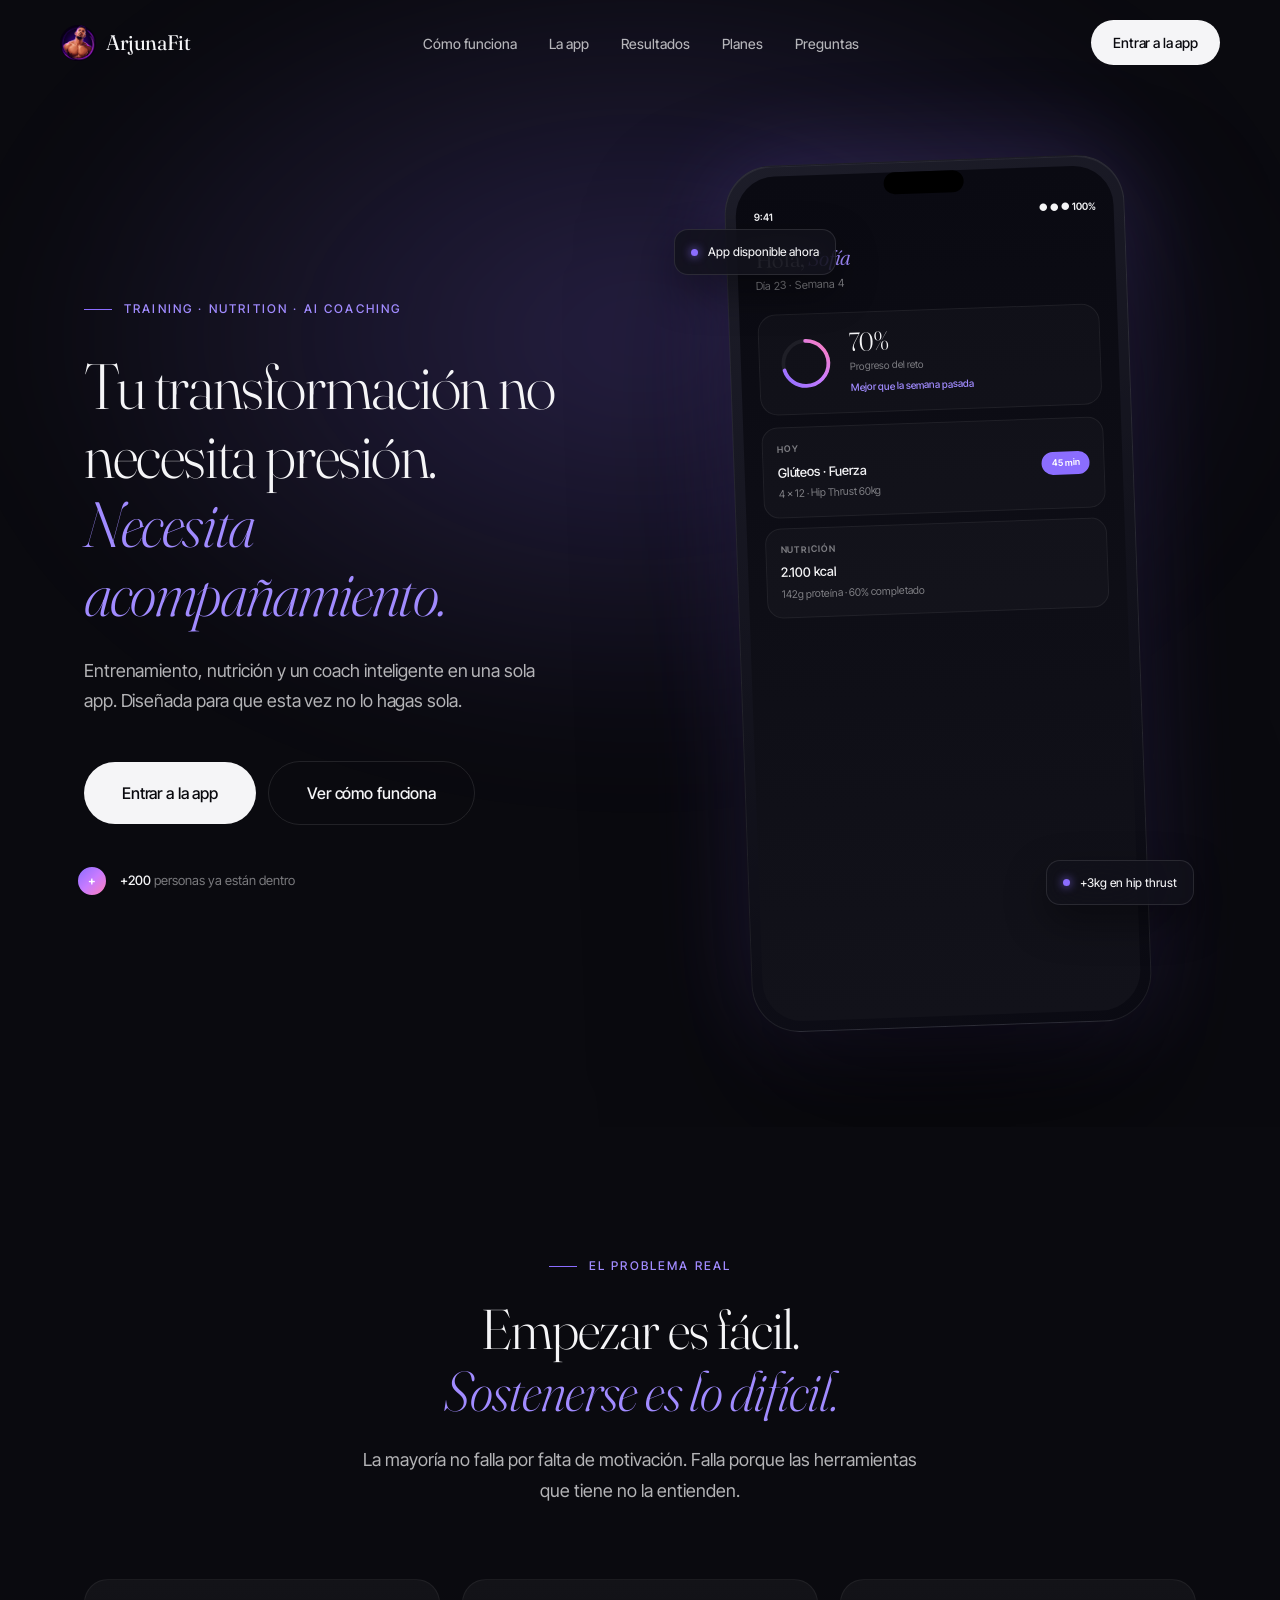
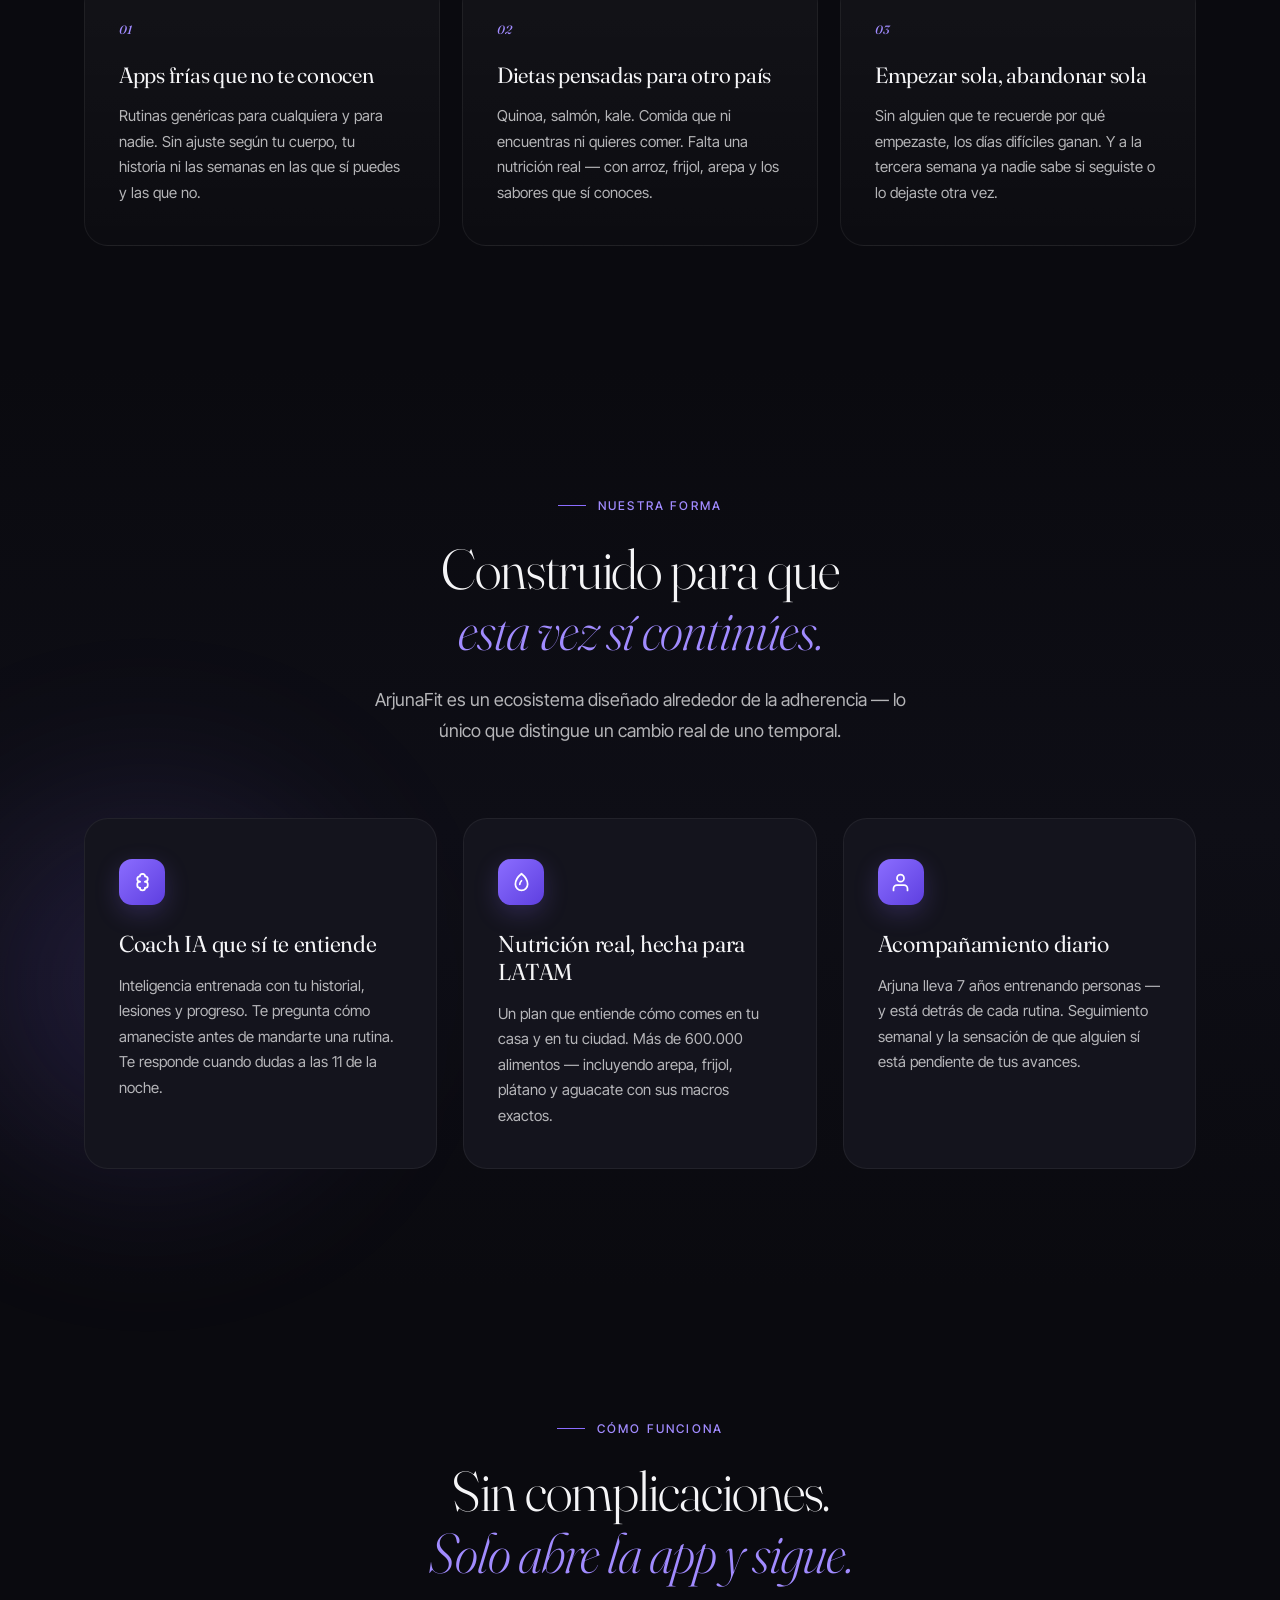
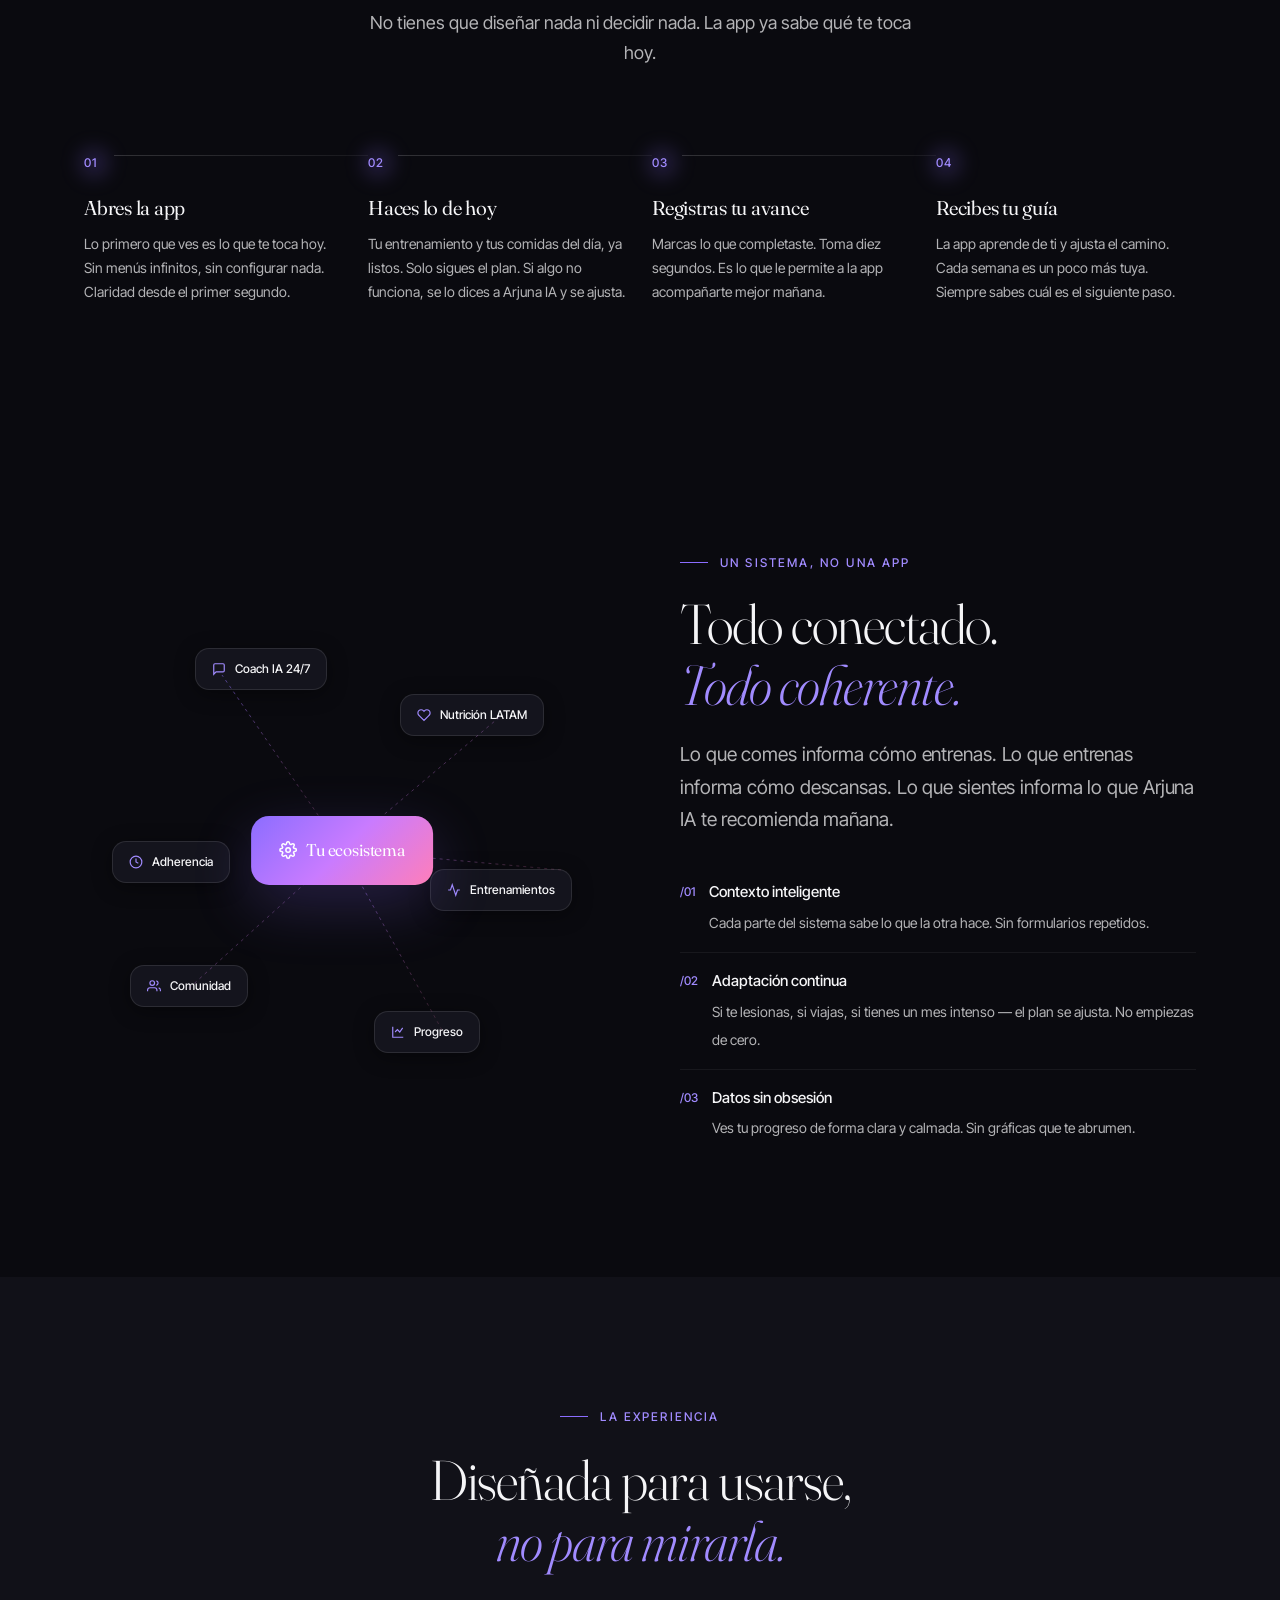
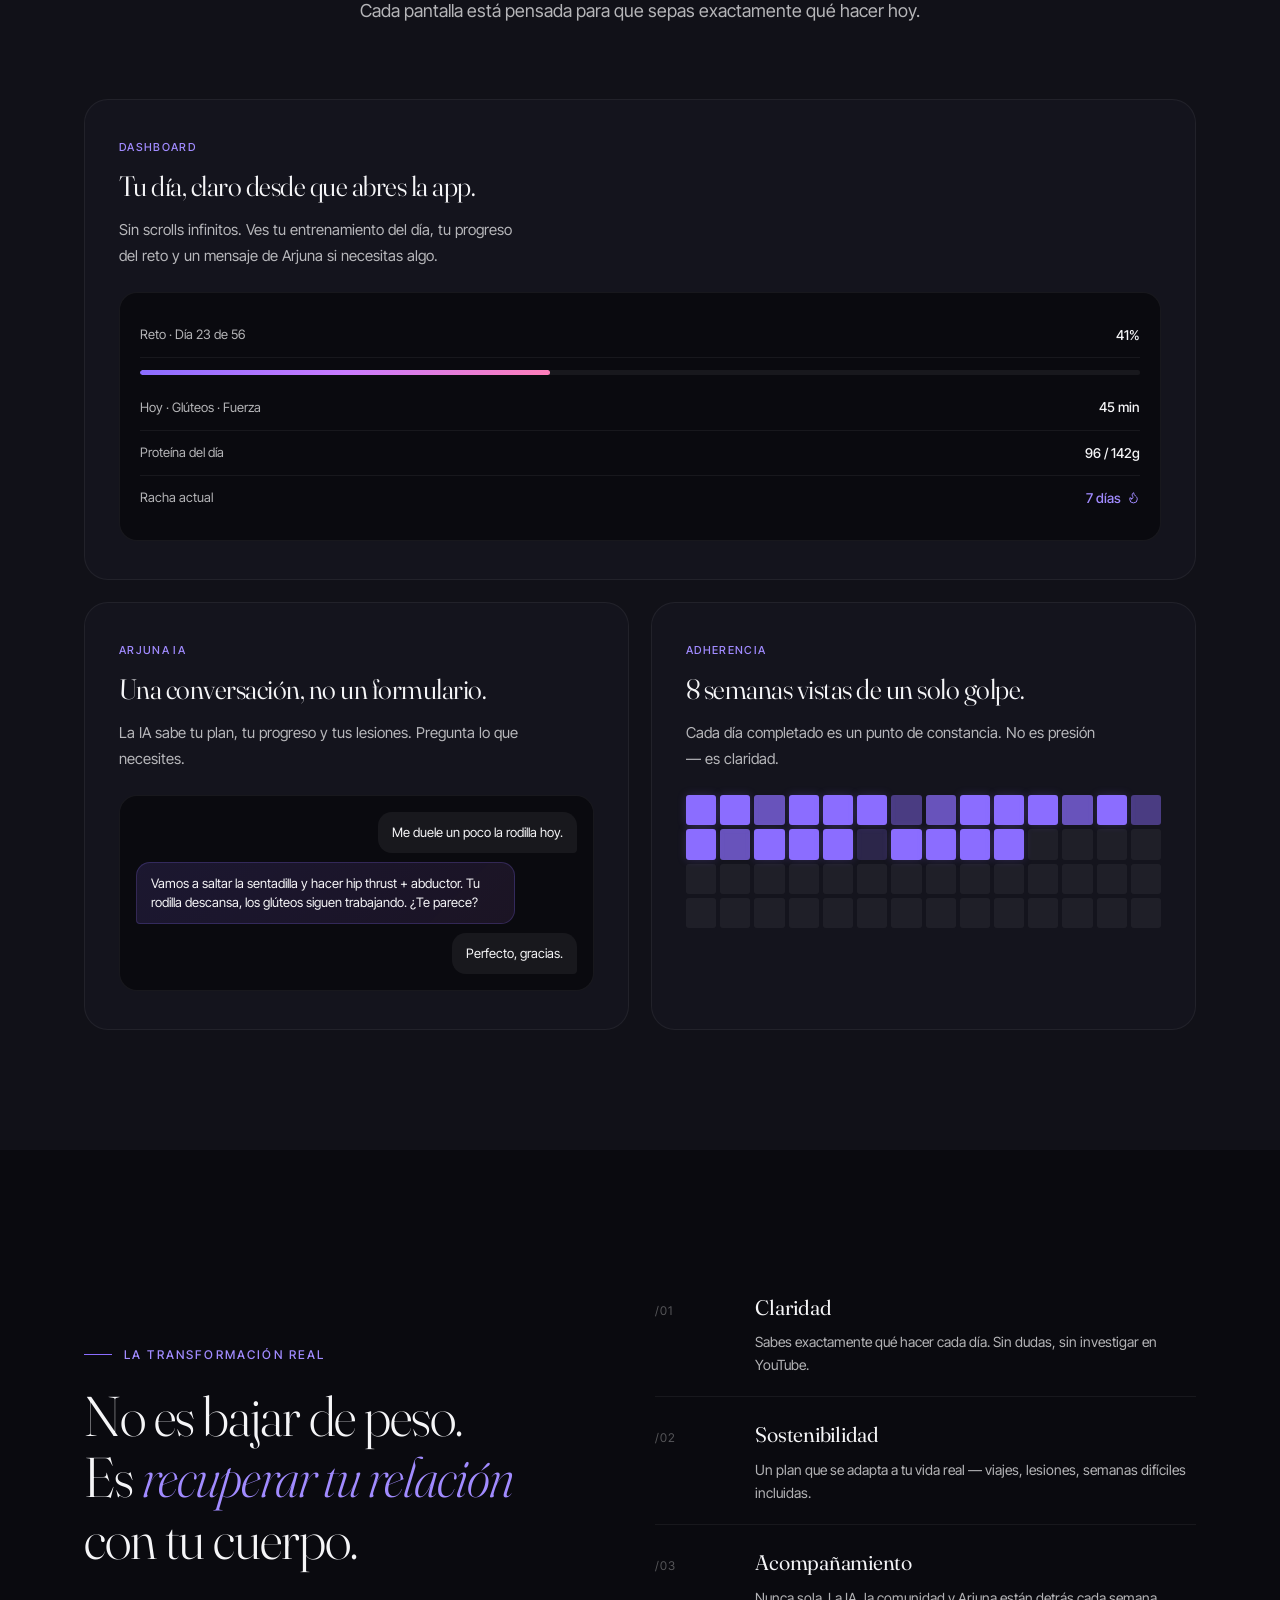
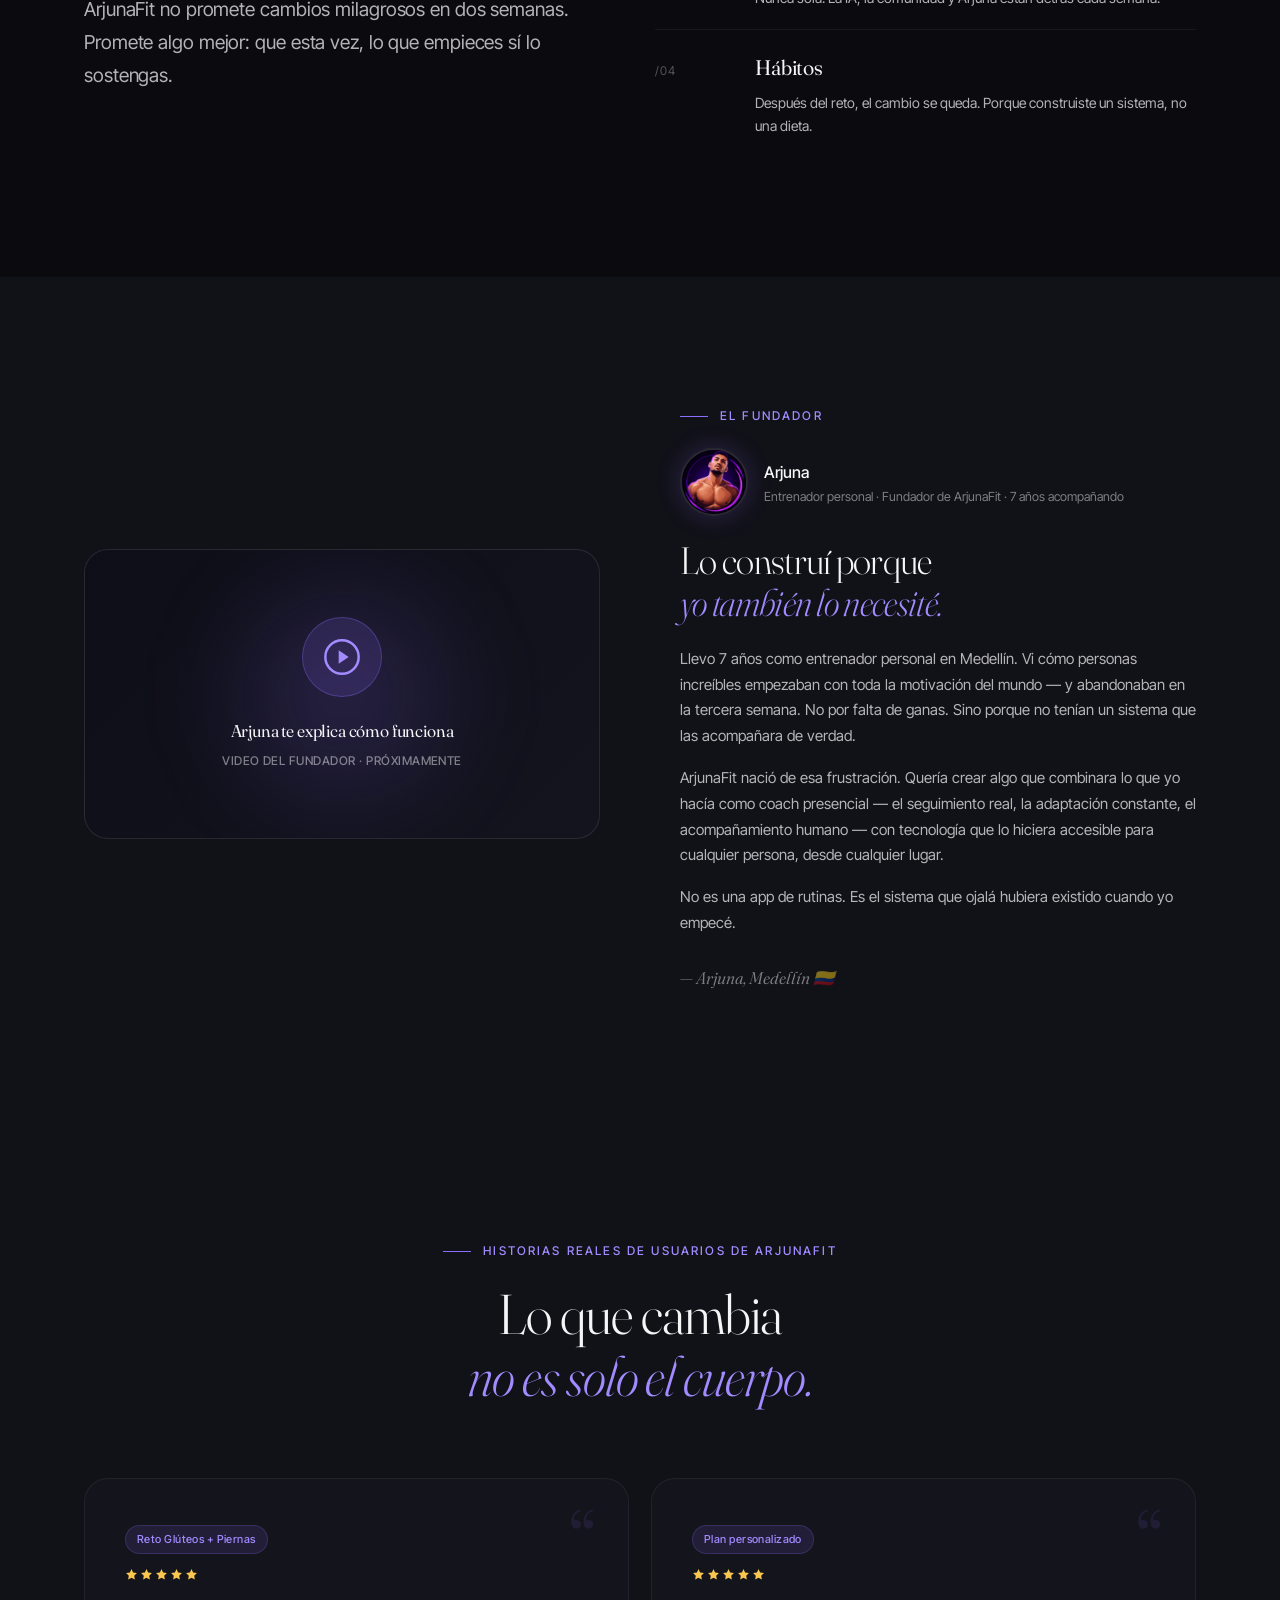
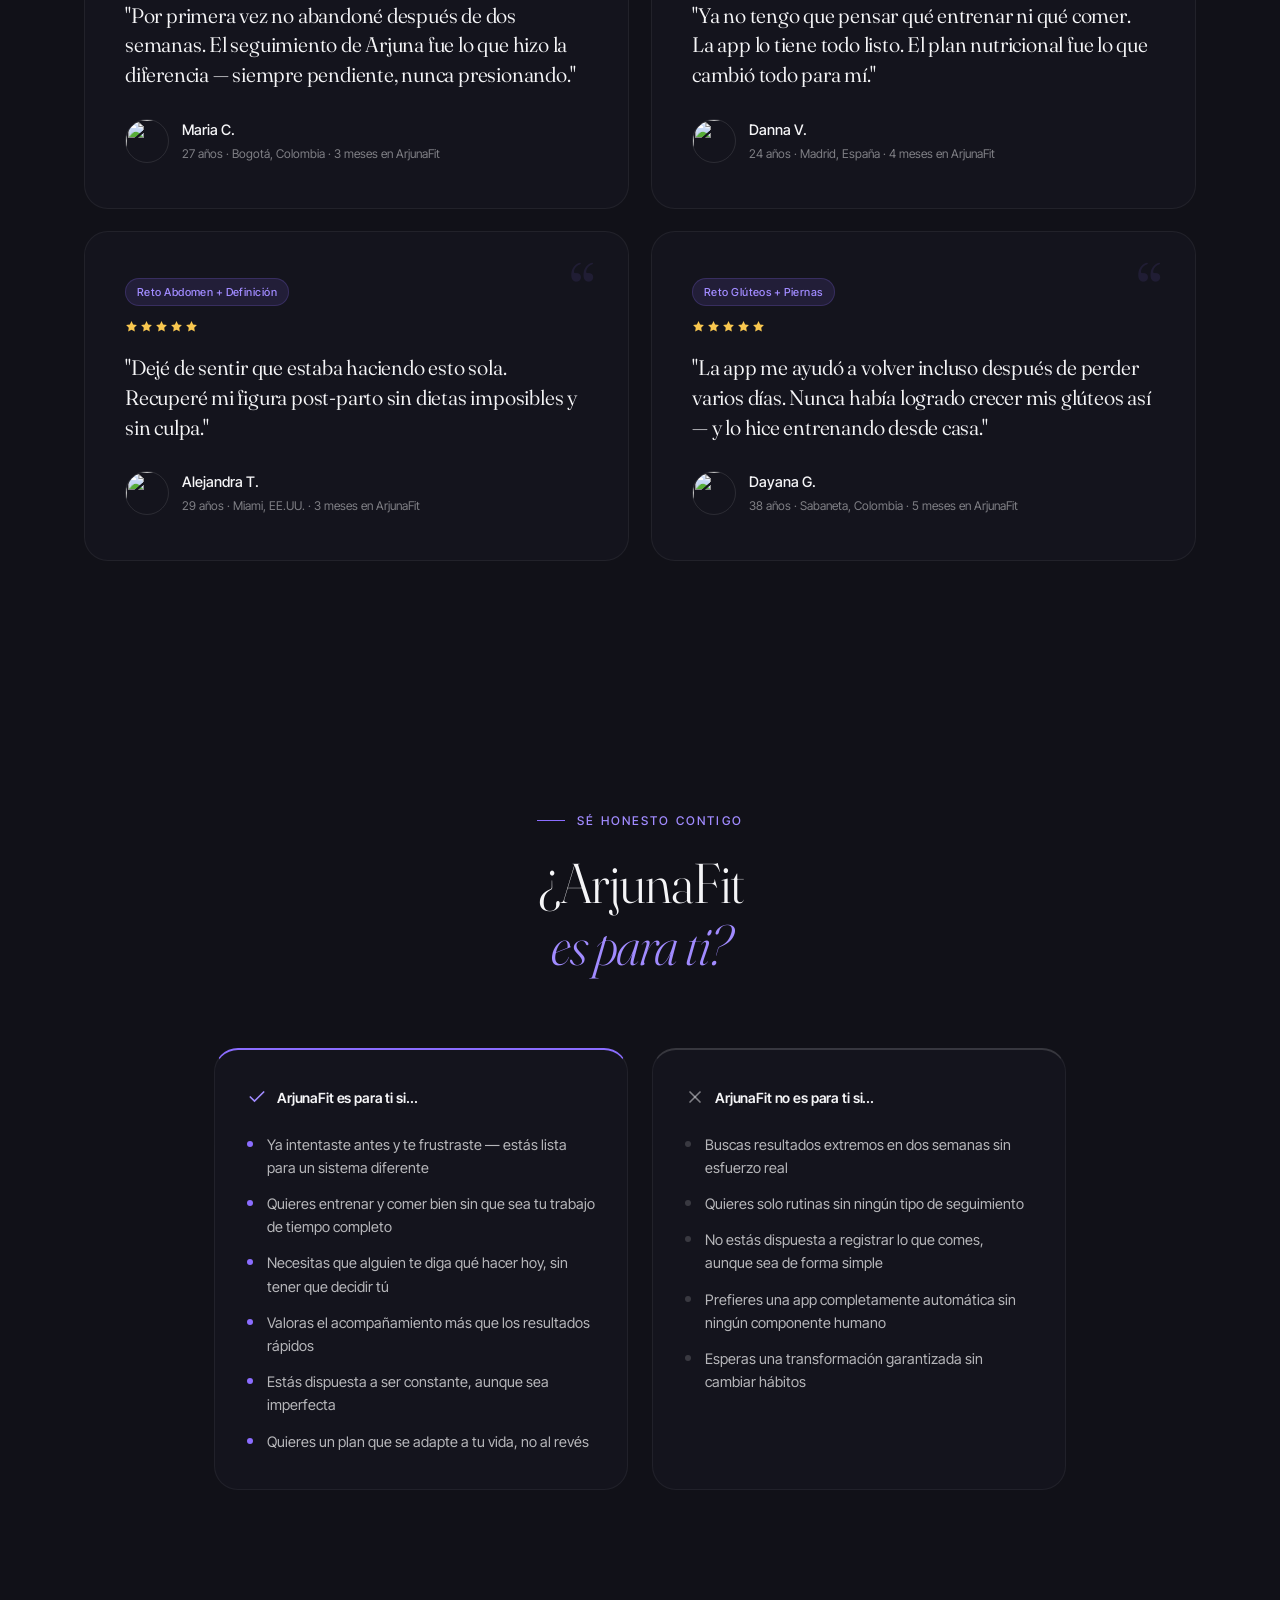
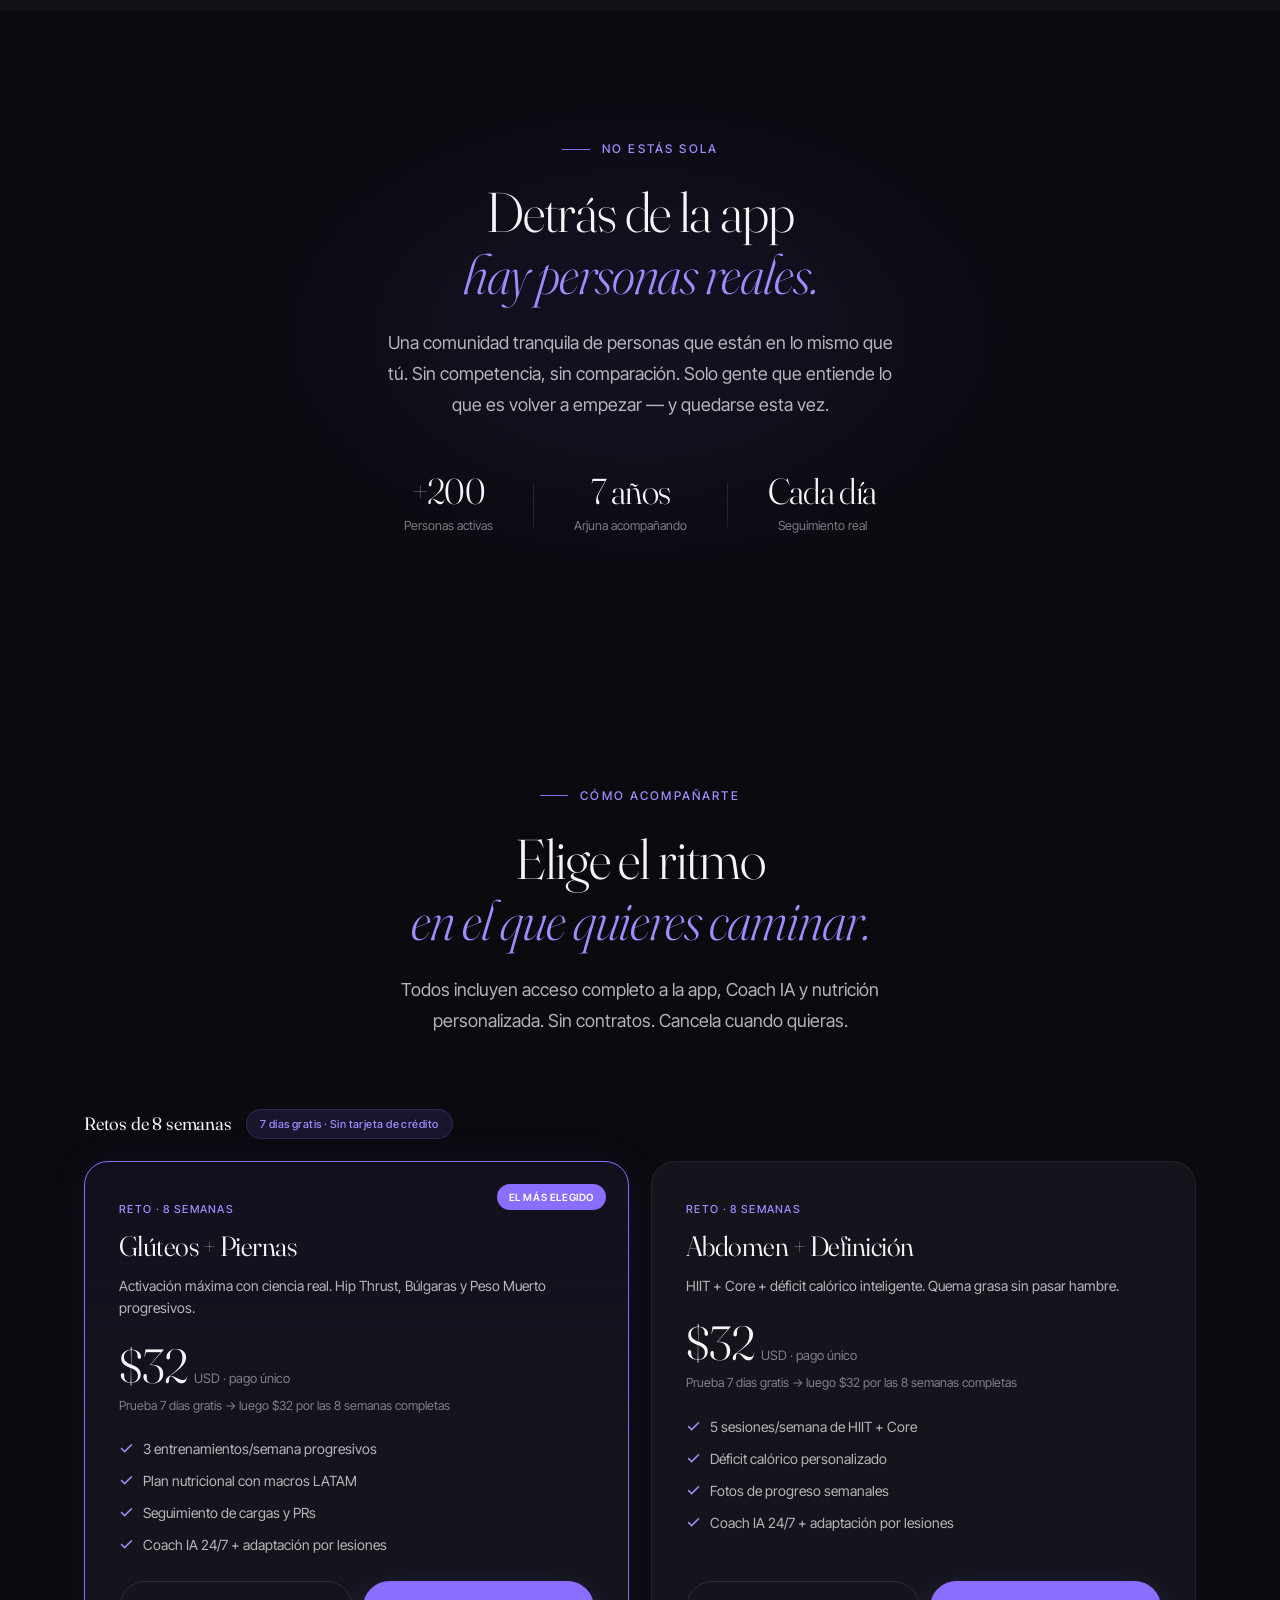
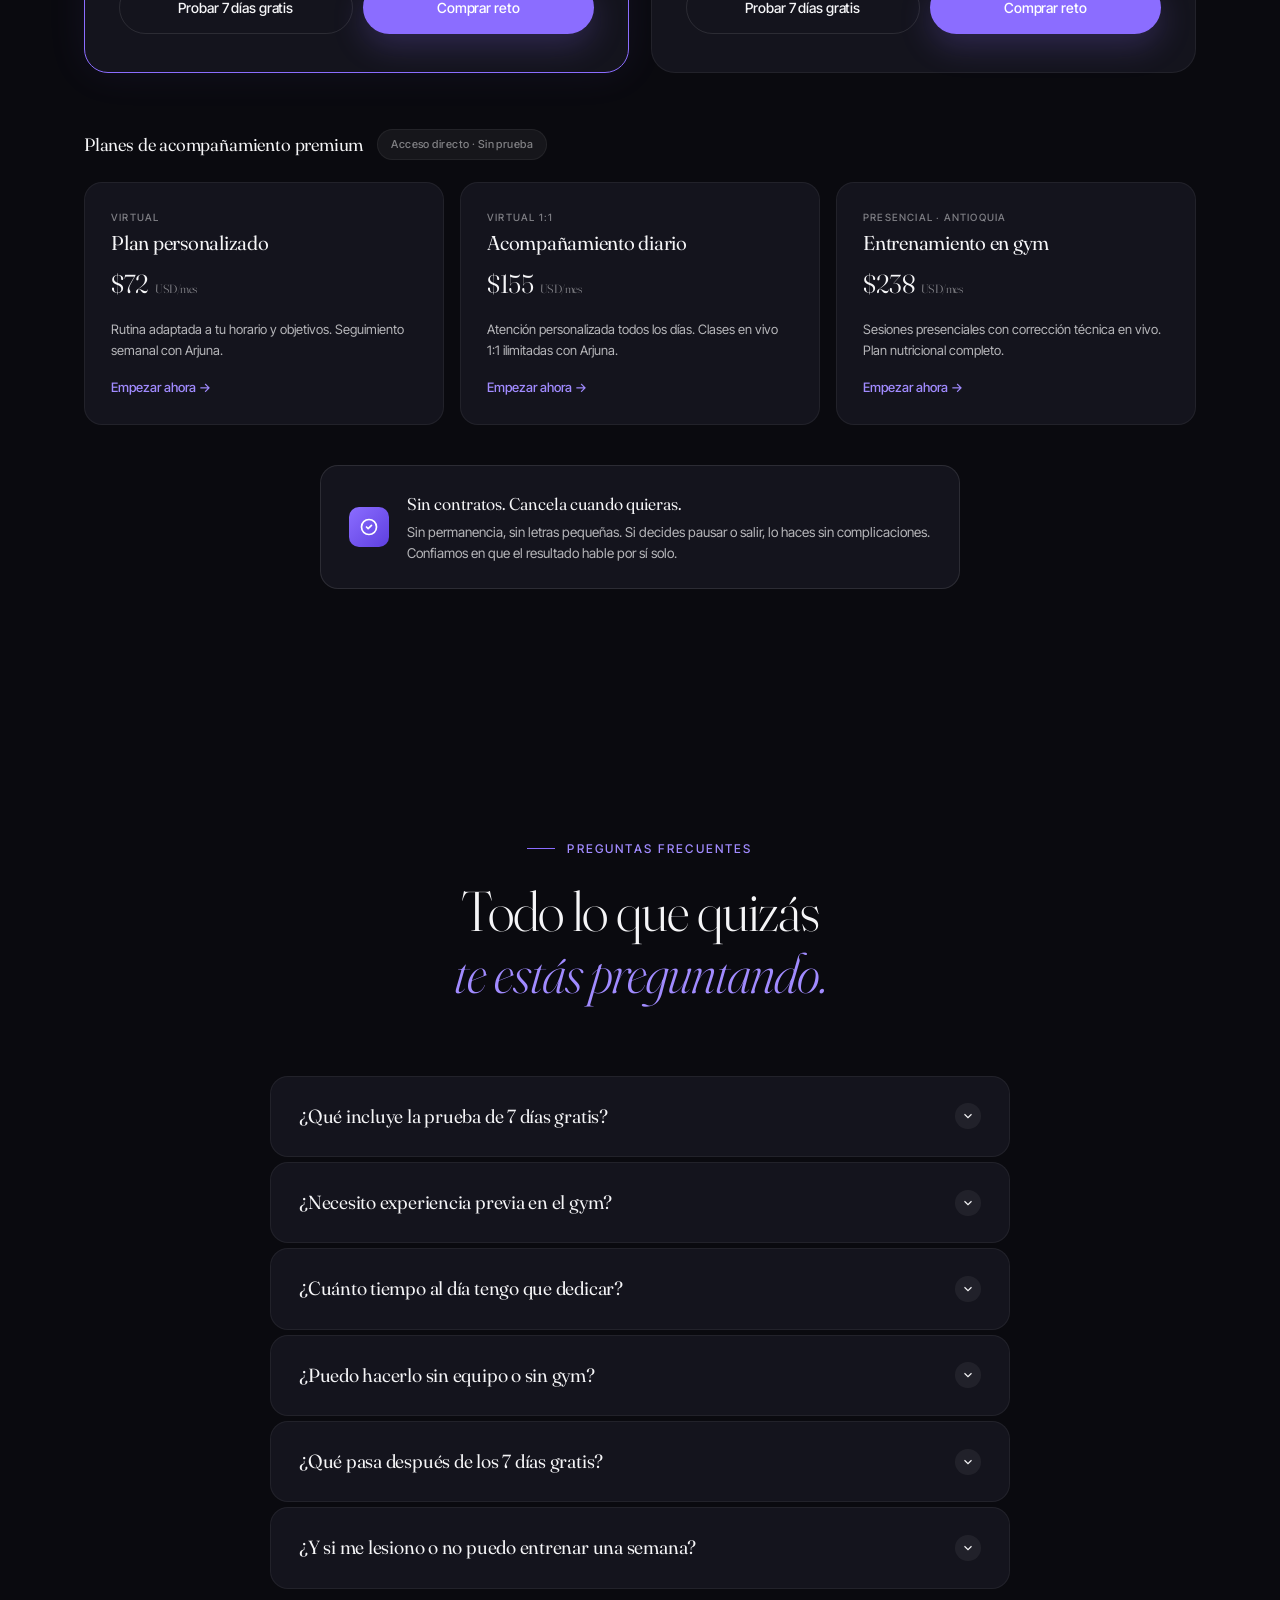
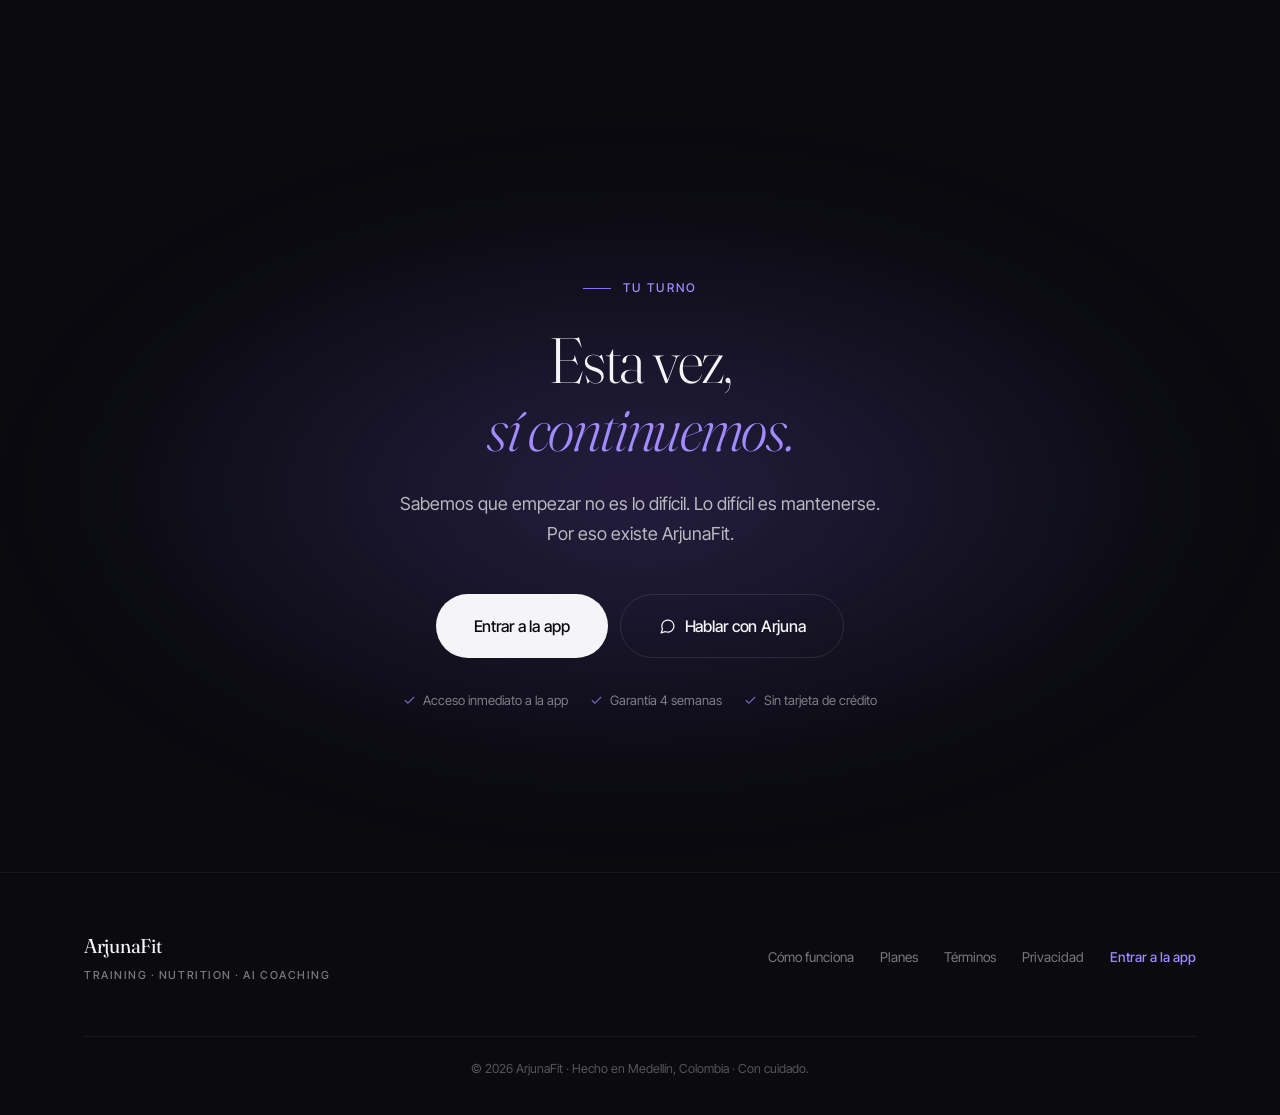
==== commit 0ede81cd: "Add files via upload" ====
--- a/index.html
+++ b/index.html
@@ -542,6 +542,182 @@
 .value-desc{font-size:14px;color:var(--t2);line-height:1.65}
 @media(max-width:540px){.value-row{grid-template-columns:1fr;gap:6px}}
 
+.nav__logo-img{
+  width:36px;height:36px;border-radius:50%;
+  object-fit:cover;flex-shrink:0;
+}
+
+/* ─── FOUNDER ────────────────────────────────────────────── */
+.founder{background:var(--bg-up)}
+.founder__inner{
+  display:grid;grid-template-columns:1fr 1fr;
+  gap:80px;align-items:center;
+}
+@media(max-width:980px){.founder__inner{grid-template-columns:1fr;gap:56px}}
+
+.founder__video-wrap{width:100%}
+.founder__video-placeholder{
+  width:100%;aspect-ratio:16/9;
+  background:linear-gradient(135deg,#0e0e18 0%,#14141f 100%);
+  border:1px solid var(--b-soft);
+  border-radius:var(--r-xl);
+  display:flex;flex-direction:column;align-items:center;justify-content:center;gap:20px;
+  cursor:pointer;transition:all 0.4s var(--ease);
+  position:relative;overflow:hidden;
+}
+.founder__video-placeholder:hover{
+  border-color:var(--accent);
+  box-shadow:0 0 60px var(--accent-g);
+}
+.founder__video-placeholder iframe{
+  position:absolute;inset:0;width:100%;height:100%;
+  border:none;border-radius:var(--r-xl);
+}
+.founder__video-glow{
+  position:absolute;top:50%;left:50%;transform:translate(-50%,-50%);
+  width:300px;height:300px;
+  background:radial-gradient(circle,var(--accent-g) 0%,transparent 70%);
+  filter:blur(40px);pointer-events:none;
+}
+.founder__video-icon{
+  width:80px;height:80px;border-radius:50%;
+  background:rgba(139,109,255,0.15);
+  border:1.5px solid rgba(139,109,255,0.3);
+  display:grid;place-items:center;color:var(--accent-s);
+  position:relative;z-index:1;transition:all 0.3s var(--ease);
+}
+.founder__video-placeholder:hover .founder__video-icon{
+  background:var(--accent);color:#fff;
+  border-color:var(--accent);transform:scale(1.08);
+  box-shadow:0 12px 36px var(--accent-g);
+}
+.founder__video-text{text-align:center;position:relative;z-index:1}
+.founder__video-title{
+  font-family:var(--fd);font-size:17px;font-weight:380;
+  color:var(--t1);letter-spacing:-0.01em;margin-bottom:6px;
+  font-variation-settings:"opsz" 72;
+}
+.founder__video-label{
+  font-size:12px;color:var(--t3);letter-spacing:0.04em;
+  text-transform:uppercase;font-weight:500;
+}
+
+.founder__profile{
+  display:flex;align-items:center;gap:16px;
+  margin-bottom:24px;
+}
+.founder__photo{
+  width:68px;height:68px;border-radius:50%;
+  object-fit:cover;
+  border:2px solid var(--b-soft);
+  flex-shrink:0;
+  box-shadow:0 0 24px var(--accent-g);
+}
+.founder__photo-fallback{
+  width:68px;height:68px;border-radius:50%;
+  background:var(--grad);color:#fff;
+  font-family:var(--fd);font-size:24px;font-weight:400;
+  display:grid;place-items:center;flex-shrink:0;
+}
+.founder__name{font-size:16px;font-weight:500;color:var(--t1);margin-bottom:2px}
+.founder__role{font-size:12.5px;color:var(--t3);line-height:1.4}
+.founder__title{
+  font-family:var(--fd);font-size:clamp(26px,3vw,38px);
+  font-weight:300;letter-spacing:-0.018em;line-height:1.1;
+  margin-bottom:22px;font-variation-settings:"opsz" 144;
+}
+.founder__body{font-size:15px;line-height:1.72;color:var(--t2)}
+.founder__signature{
+  margin-top:28px;font-family:var(--fd);font-size:17px;
+  font-weight:350;font-style:italic;color:var(--t3);
+  font-variation-settings:"opsz" 72;
+}
+
+/* ─── TESTI TAG ──────────────────────────────────────────── */
+.testi__tag{
+  display:inline-block;
+  background:rgba(139,109,255,0.12);border:1px solid rgba(139,109,255,0.2);
+  color:var(--accent-s);font-size:11px;font-weight:500;
+  padding:4px 11px;border-radius:var(--r-full);
+  letter-spacing:0.04em;margin-bottom:14px;
+}
+
+/* ─── PARA TI SI ─────────────────────────────────────────── */
+.fit-check{background:var(--bg-up)}
+.fit-check__grid{
+  display:grid;grid-template-columns:1fr 1fr;gap:24px;
+}
+@media(max-width:720px){.fit-check__grid{grid-template-columns:1fr;gap:16px}}
+
+.fit-check__col{
+  background:var(--bg-card);border:1px solid var(--b-subtle);
+  border-radius:var(--r-xl);padding:36px 32px;
+}
+.fit-check__col--yes{border-top:2px solid var(--accent)}
+.fit-check__col--no{border-top:2px solid rgba(255,255,255,0.15)}
+
+.fit-check__col-head{
+  display:flex;align-items:center;gap:10px;
+  font-size:14px;font-weight:600;color:var(--t1);
+  margin-bottom:24px;letter-spacing:-0.01em;
+}
+.fit-check__col--yes .fit-check__col-head svg{stroke:var(--accent-s)}
+.fit-check__col--no .fit-check__col-head svg{stroke:var(--t3)}
+
+.fit-check__list{list-style:none;display:grid;gap:13px}
+.fit-check__list li{
+  font-size:14.5px;line-height:1.6;color:var(--t2);
+  padding-left:20px;position:relative;
+}
+.fit-check__col--yes .fit-check__list li::before{
+  content:'';position:absolute;left:0;top:8px;
+  width:6px;height:6px;border-radius:50%;background:var(--accent);
+}
+.fit-check__col--no .fit-check__list li::before{
+  content:'';position:absolute;left:0;top:8px;
+  width:6px;height:6px;border-radius:50%;background:var(--b-strong);
+}
+
+/* ─── PRICING LABELS ─────────────────────────────────────── */
+.pricing__label{
+  display:flex;align-items:center;gap:14px;
+  margin-bottom:22px;
+}
+.pricing__label span{
+  font-family:var(--fd);font-size:18px;font-weight:380;
+  letter-spacing:-0.01em;color:var(--t1);
+  font-variation-settings:"opsz" 72;
+}
+.pricing__label-badge{
+  background:rgba(139,109,255,0.12);border:1px solid rgba(139,109,255,0.2);
+  color:var(--accent-s);font-size:11px;font-weight:500;
+  padding:5px 13px;border-radius:var(--r-full);letter-spacing:0.04em;
+}
+.pricing__label-badge--premium{
+  background:rgba(255,255,255,0.05);border-color:var(--b-subtle);
+  color:var(--t3);
+}
+
+/* ─── NO CONTRACT ────────────────────────────────────────── */
+.no-contract{
+  background:var(--bg-card);border:1px solid var(--b-soft);
+  border-radius:var(--r-lg);padding:24px 28px;
+  display:flex;align-items:center;gap:18px;
+  max-width:640px;margin:36px auto 0;
+}
+.no-contract__icon{
+  width:40px;height:40px;border-radius:10px;flex-shrink:0;
+  background:linear-gradient(135deg,var(--accent) 0%,var(--accent-d) 100%);
+  display:grid;place-items:center;
+}
+.no-contract__icon svg{stroke:#fff}
+.no-contract__title{
+  font-family:var(--fd);font-size:17px;font-weight:380;
+  margin-bottom:4px;font-variation-settings:"opsz" 72;
+}
+.no-contract__body{font-size:13.5px;color:var(--t2);line-height:1.55}
+@media(max-width:560px){.no-contract{flex-direction:column;text-align:center}}
+
 /* ─── TESTIMONIOS ────────────────────────────────────────── */
 .testimonials{background:var(--bg-up)}
 .testi-grid{display:grid;grid-template-columns:repeat(2,1fr);gap:22px;margin-top:72px}
@@ -818,7 +994,7 @@
 <nav class="nav">
   <div class="nav__inner">
     <a href="#" class="nav__logo" aria-label="ArjunaFit inicio">
-      <span class="nav__logo-mark">A</span>
+      <img src="[data-uri]" alt="ArjunaFit" class="nav__logo-img" />
       <span>ArjunaFit</span>
     </a>
     <ul class="nav__links">
@@ -1150,34 +1326,168 @@
   </div>
 </section>
 
+<!-- ═══ FUNDADOR ══════════════════════════════════════════════════ -->
+<section class="founder">
+  <div class="container">
+    <div class="founder__inner reveal">
+
+      <div class="founder__video-wrap">
+        <div class="founder__video-placeholder" id="founderVideoPlaceholder">
+          <div class="founder__video-glow"></div>
+          <div class="founder__video-icon">
+            <svg viewBox="0 0 24 24" fill="none" stroke="currentColor" stroke-width="1.5" stroke-linecap="round" stroke-linejoin="round" width="40" height="40">
+              <circle cx="12" cy="12" r="10"/>
+              <polygon points="10 8 16 12 10 16 10 8" fill="currentColor" stroke="none"/>
+            </svg>
+          </div>
+          <div class="founder__video-text">
+            <p class="founder__video-title">Arjuna te explica cómo funciona</p>
+            <p class="founder__video-label">Video del fundador · Próximamente</p>
+          </div>
+          <!-- ════════════════════════════════════════════
+               CUANDO TENGAS EL VIDEO:
+               1. Borra todo este bloque interior
+               2. Pega esto dentro del div:
+               <iframe
+                 src="https://www.youtube.com/embed/TU_VIDEO_ID?rel=0&modestbranding=1"
+                 frameborder="0"
+                 allow="accelerometer; autoplay; clipboard-write; encrypted-media; gyroscope; picture-in-picture"
+                 allowfullscreen>
+               </iframe>
+               ════════════════════════════════════════════ -->
+        </div>
+      </div>
+
+      <div class="founder__content">
+        <div class="eyebrow" style="margin-bottom:22px">El fundador</div>
+        <div class="founder__profile">
+          <img src="[data-uri]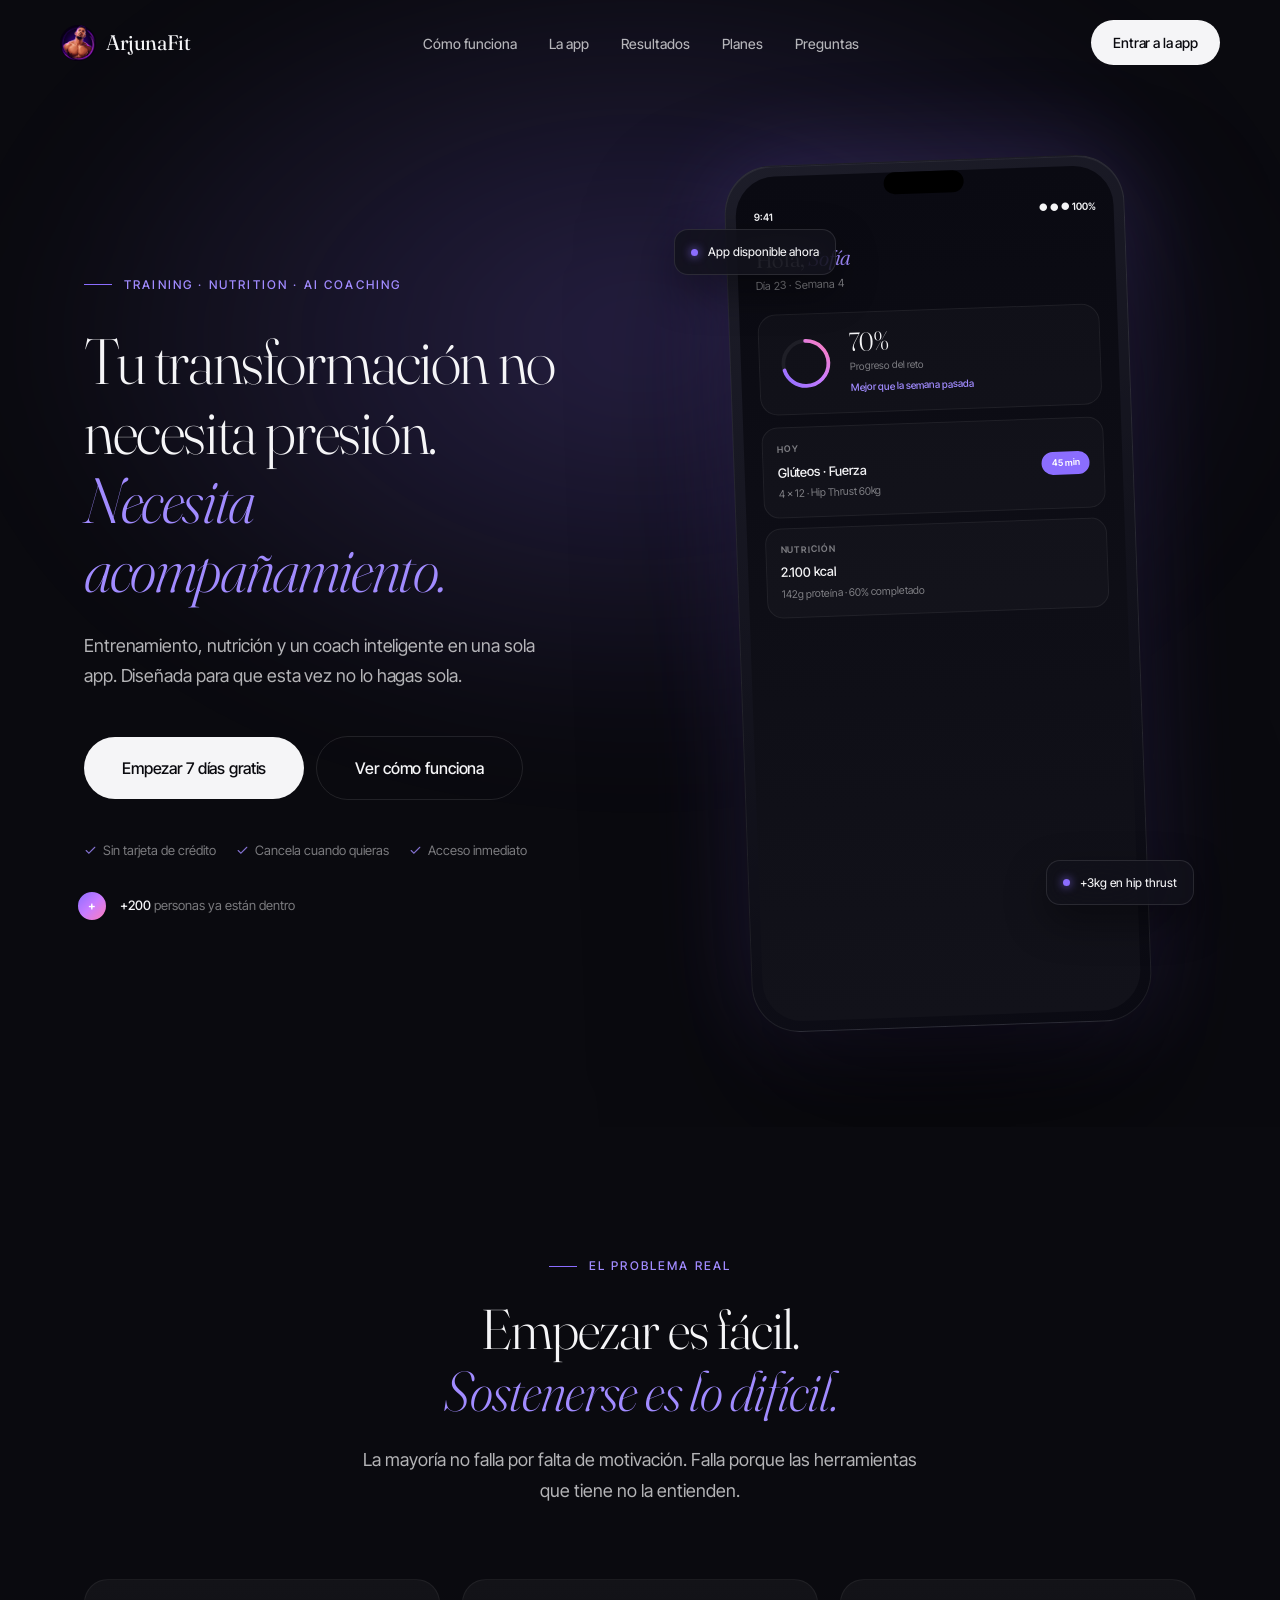
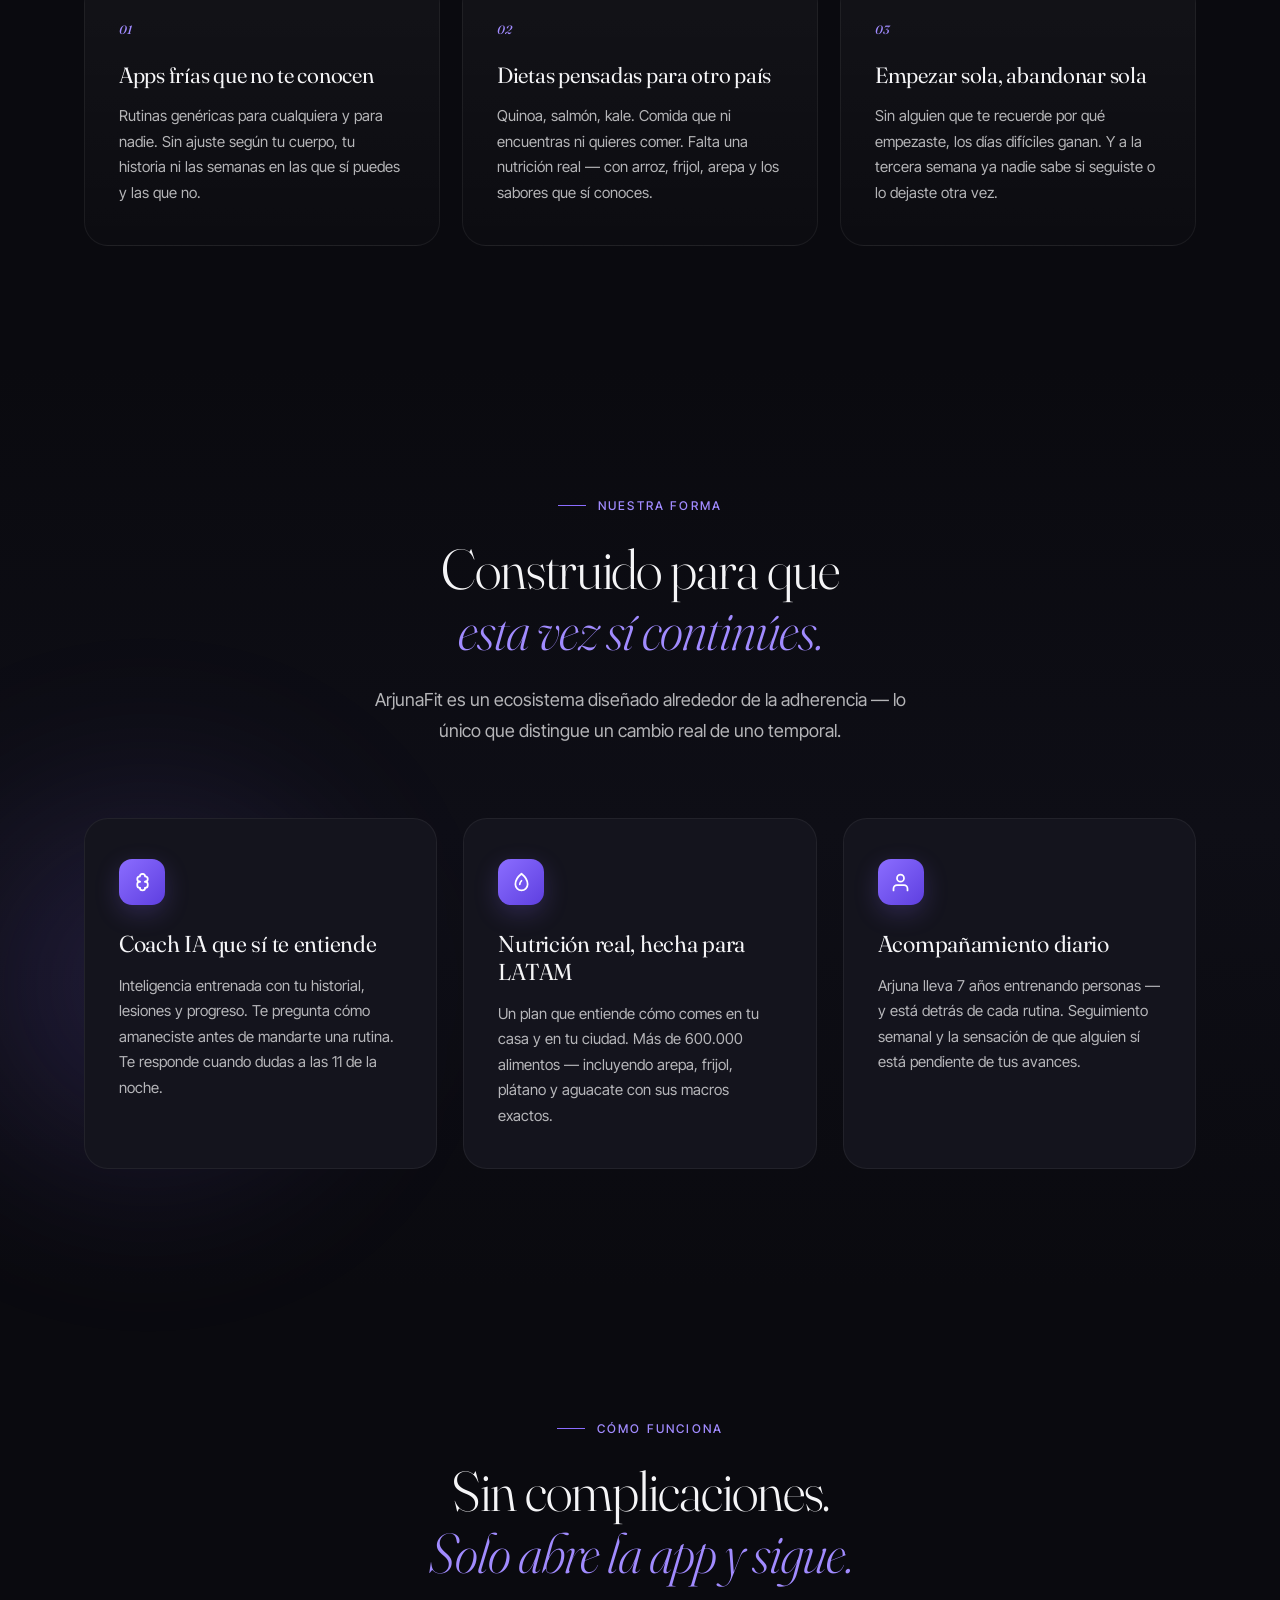
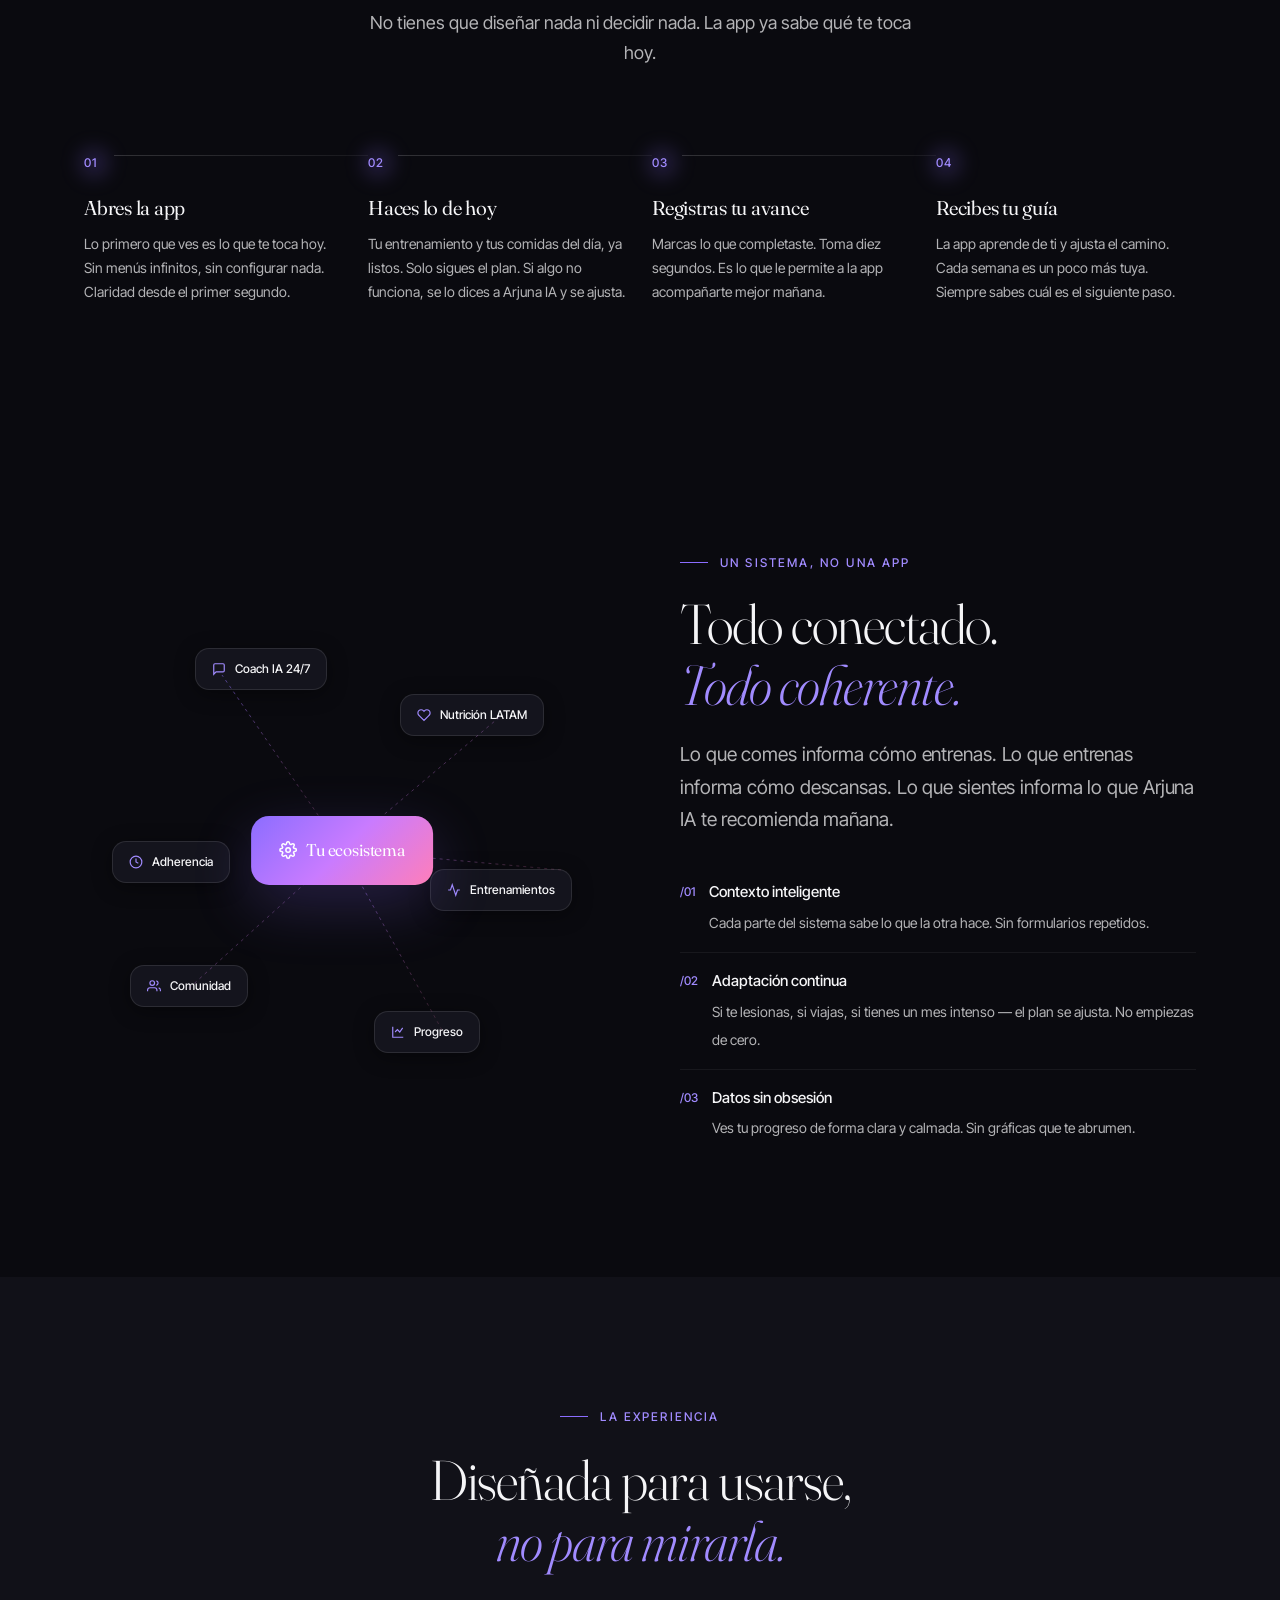
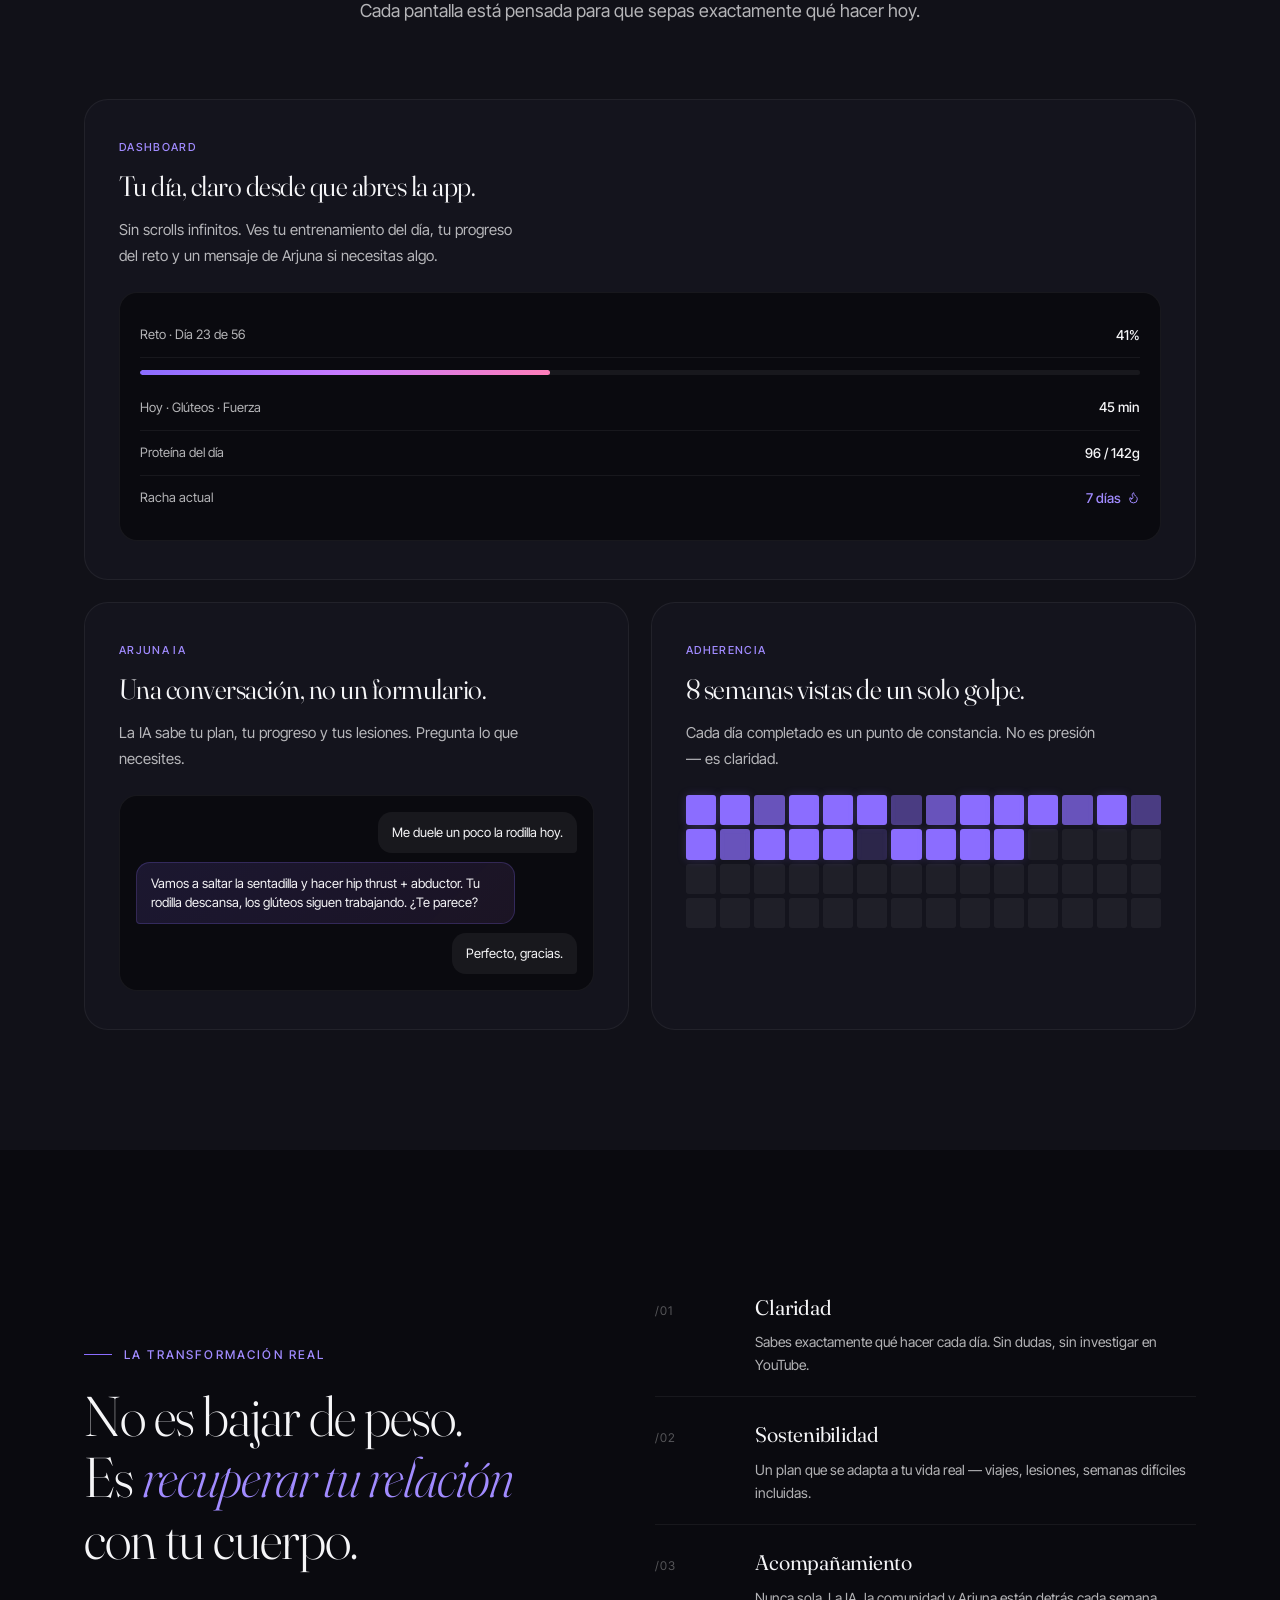
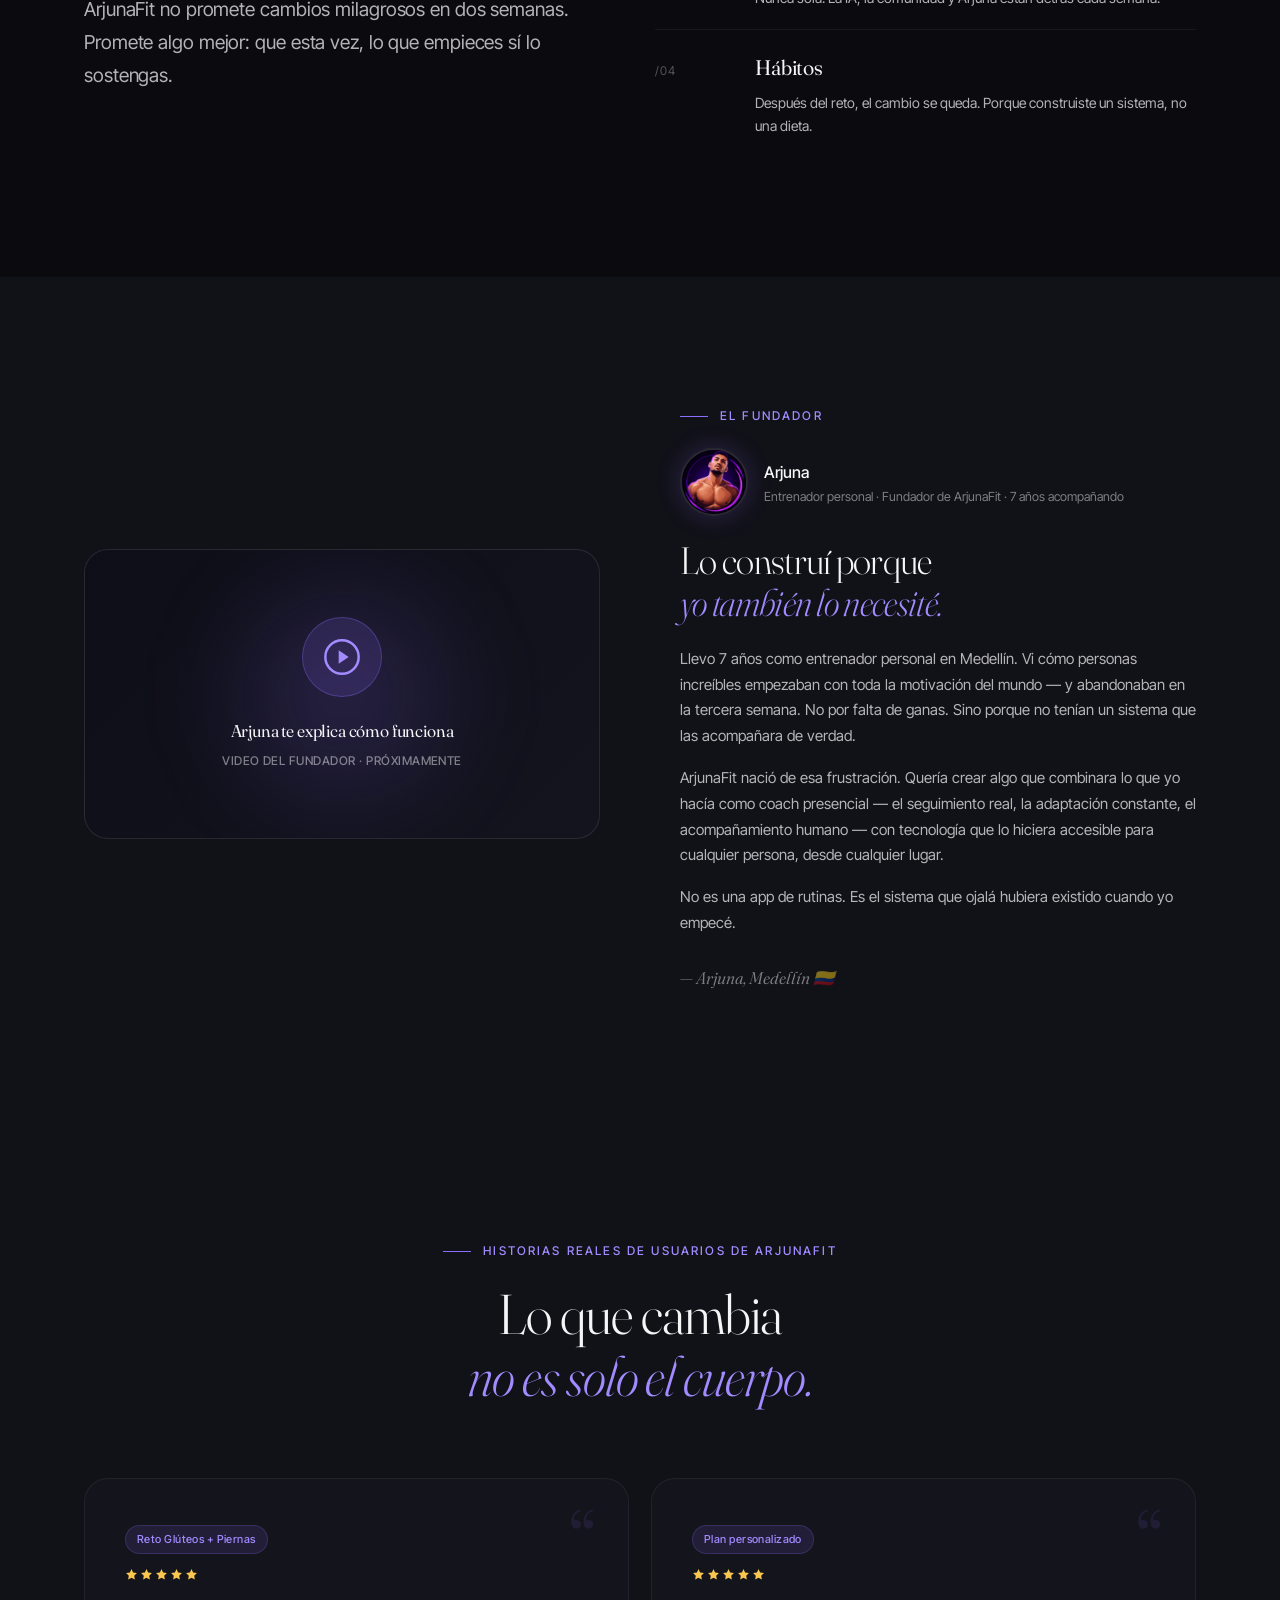
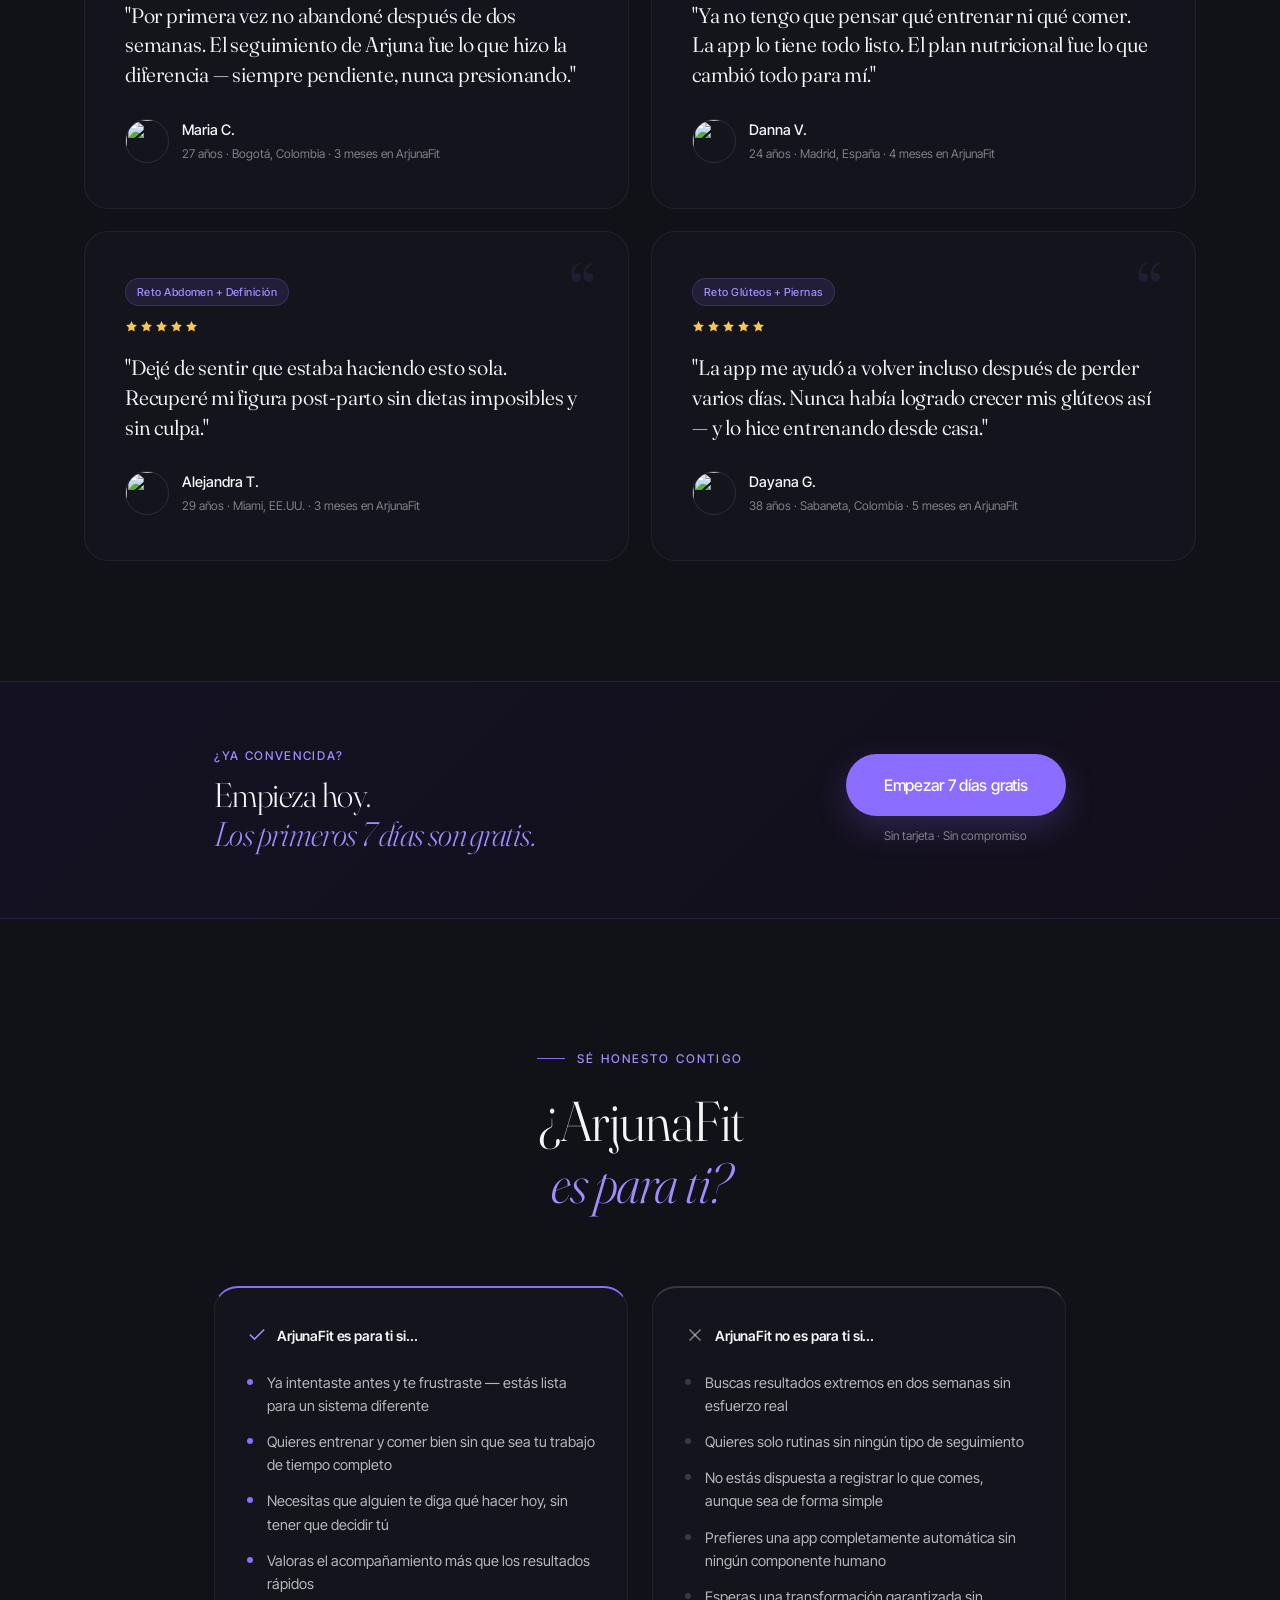
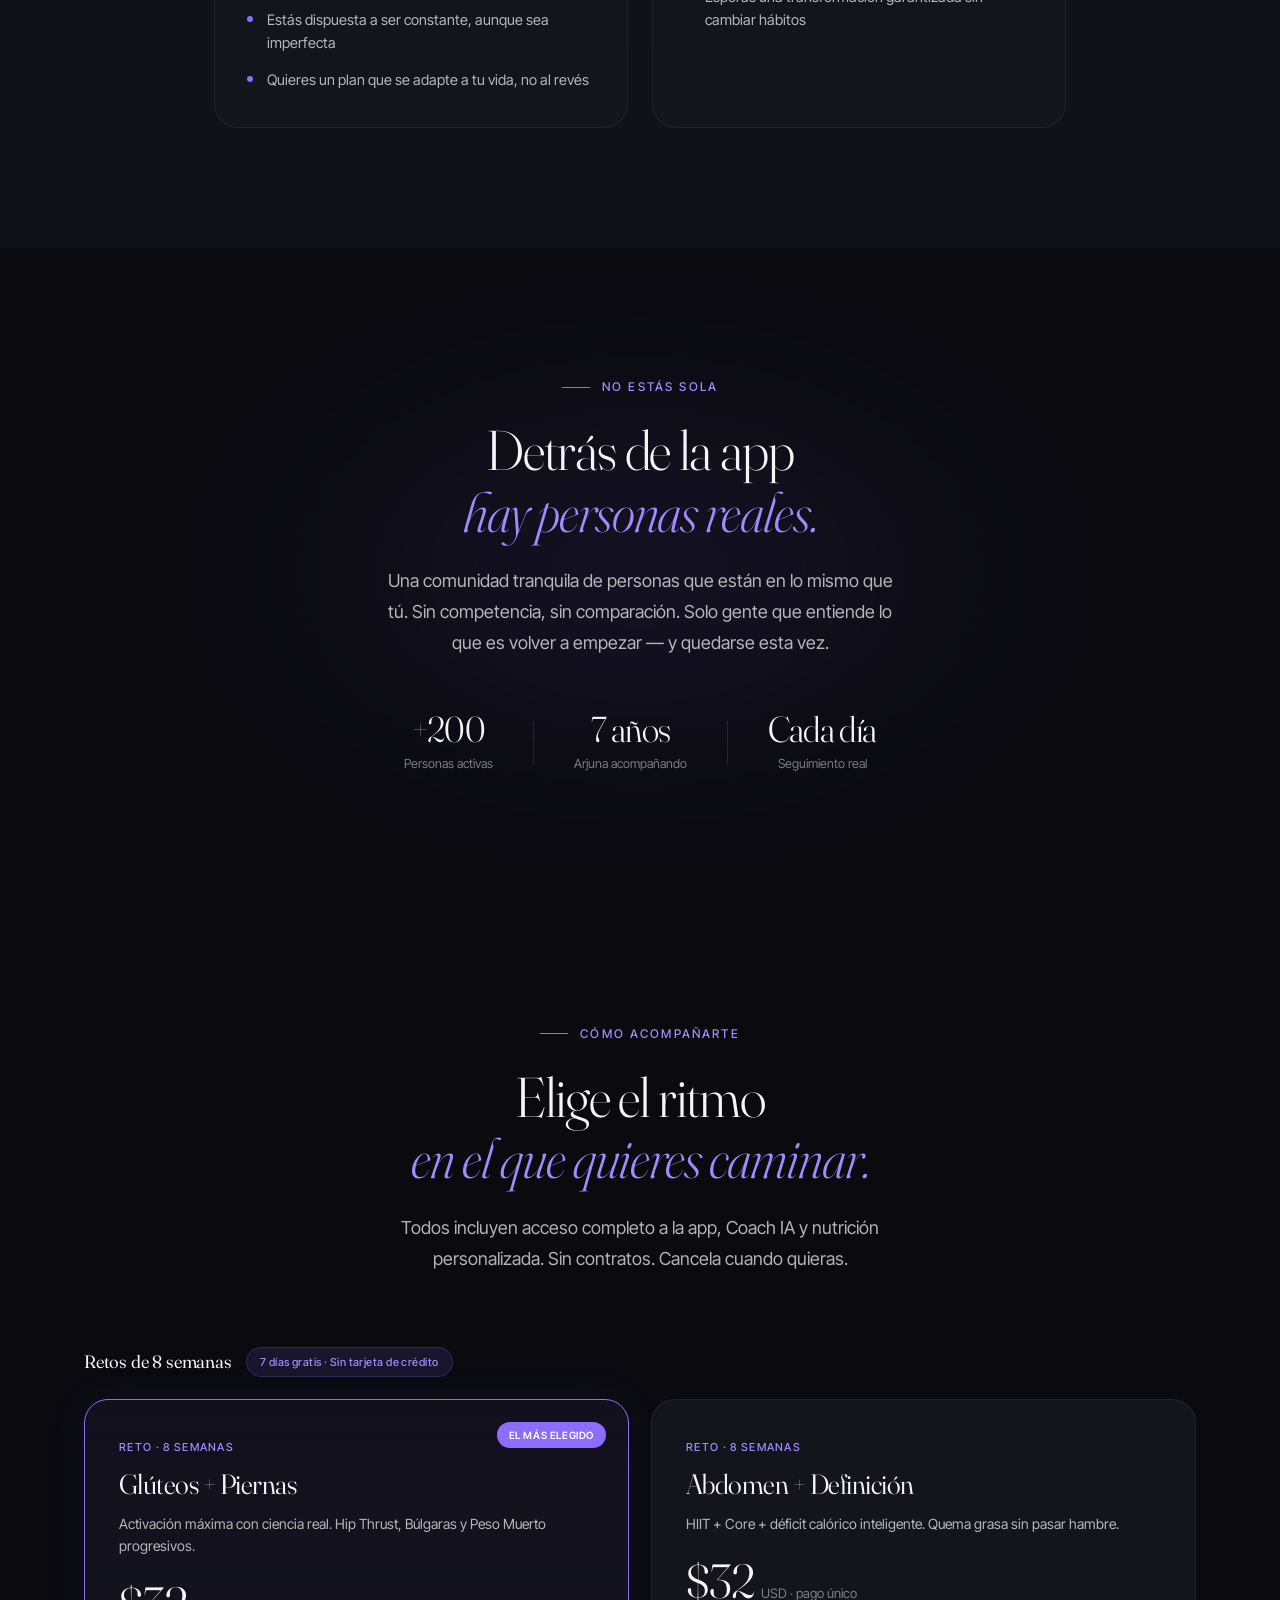
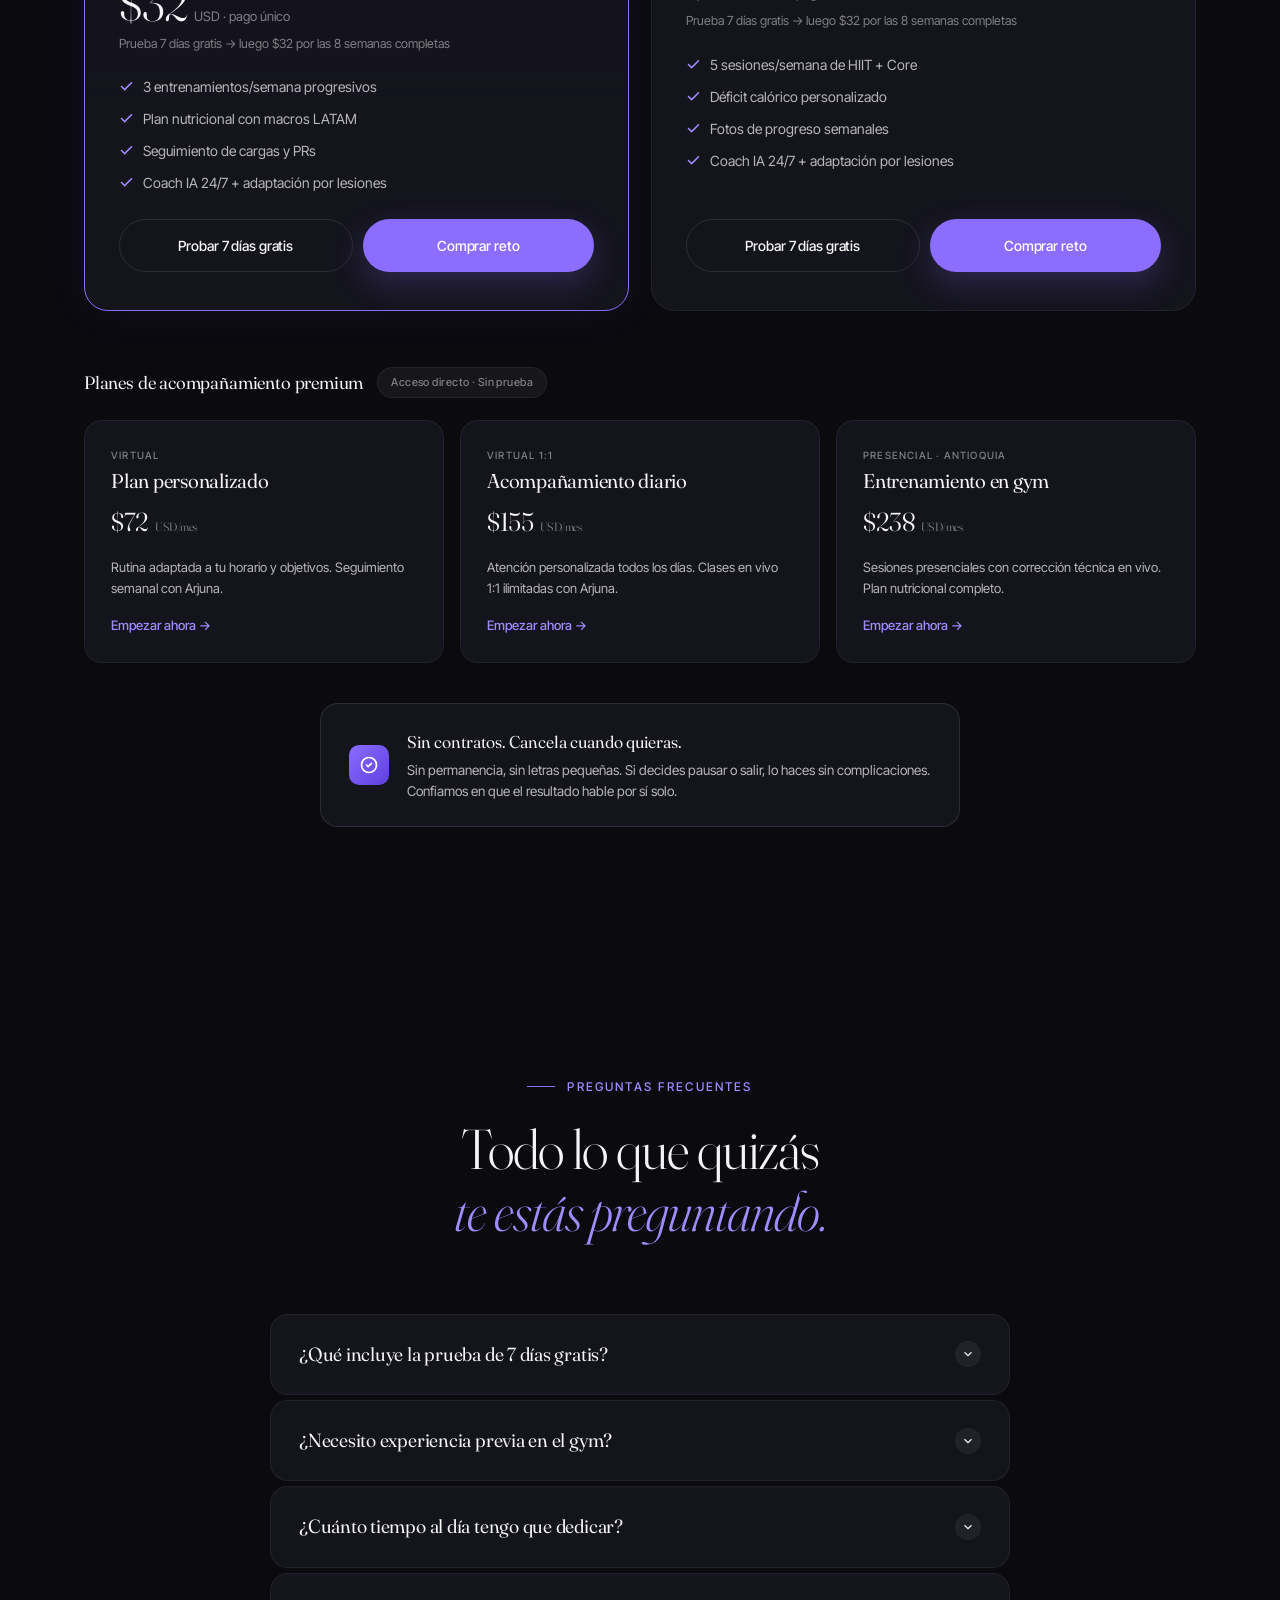
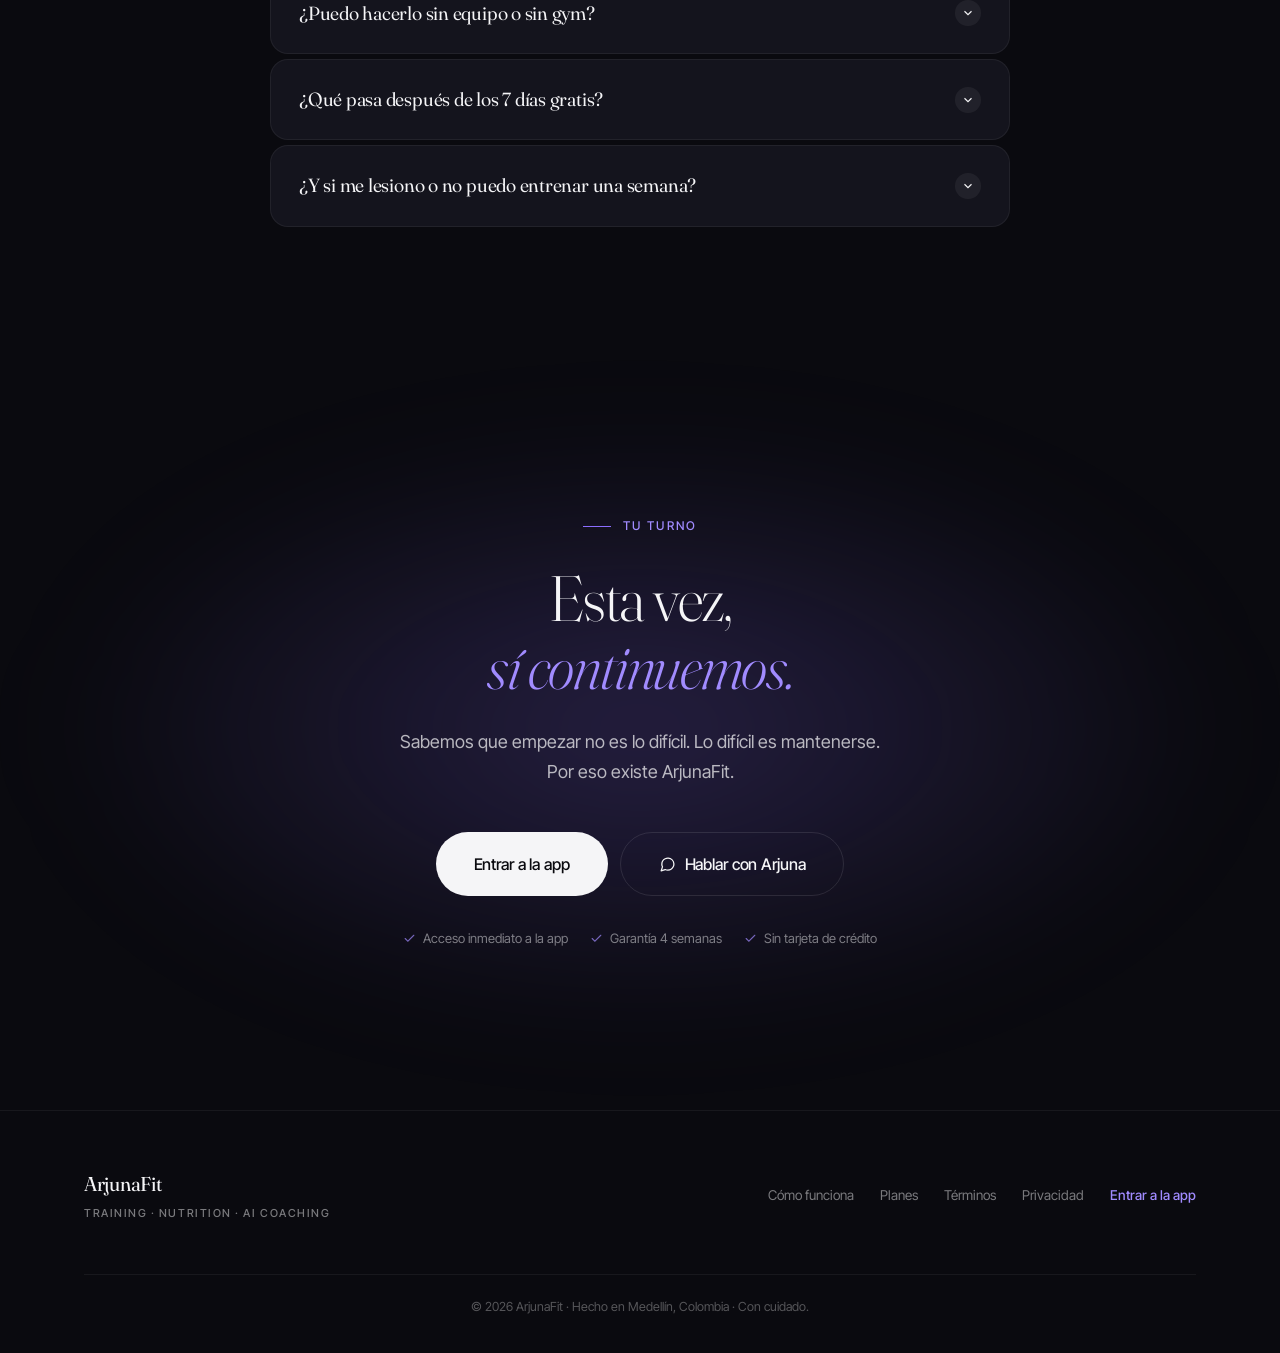
==== commit ed66d510: "Add files via upload" ====
--- a/index.html
+++ b/index.html
@@ -949,6 +949,70 @@
 @keyframes hi{to{opacity:1;transform:translateY(0)}}
 @keyframes vi{to{opacity:1;transform:translateY(0) scale(1)}}
 
+/* ─── HERO TRUST STRIP ───────────────────────────────────── */
+.hero__trust-strip{
+  display:flex;gap:20px;flex-wrap:wrap;margin-bottom:28px;
+}
+.hero__trust-strip span{
+  display:inline-flex;align-items:center;gap:6px;
+  font-size:13px;color:var(--t3);
+}
+.hero__trust-strip svg{stroke:var(--accent-s);opacity:0.8}
+
+/* ─── MID CTA ────────────────────────────────────────────── */
+.mid-cta{
+  background:linear-gradient(135deg,rgba(139,109,255,0.08) 0%,rgba(201,123,255,0.05) 100%);
+  border-top:1px solid rgba(139,109,255,0.15);
+  border-bottom:1px solid rgba(139,109,255,0.15);
+  padding:64px 0;
+}
+.mid-cta__inner{
+  display:flex;align-items:center;justify-content:space-between;
+  gap:40px;flex-wrap:wrap;
+}
+.mid-cta__label{
+  font-size:12px;letter-spacing:0.14em;text-transform:uppercase;
+  color:var(--accent-s);font-weight:500;margin-bottom:10px;
+}
+.mid-cta__title{
+  font-family:var(--fd);font-size:clamp(24px,2.8vw,34px);
+  font-weight:300;letter-spacing:-0.018em;line-height:1.15;
+  font-variation-settings:"opsz" 144;
+}
+.mid-cta__action{display:flex;flex-direction:column;align-items:center;gap:10px;flex-shrink:0}
+.mid-cta__sub{font-size:12px;color:var(--t3);text-align:center}
+@media(max-width:680px){
+  .mid-cta__inner{flex-direction:column;text-align:center}
+  .mid-cta__action{width:100%}
+  .mid-cta__action .btn{width:100%}
+}
+
+/* ─── STICKY BAR MOBILE ──────────────────────────────────── */
+.sticky-bar{
+  display:none;
+  position:fixed;bottom:0;left:0;right:0;z-index:90;
+  background:rgba(10,10,15,0.96);
+  backdrop-filter:blur(20px) saturate(1.4);
+  -webkit-backdrop-filter:blur(20px) saturate(1.4);
+  border-top:1px solid var(--b-soft);
+  padding:12px 20px 16px;
+  align-items:center;justify-content:space-between;gap:12px;
+  transform:translateY(100%);
+  transition:transform 0.4s var(--ease);
+  padding-bottom:max(16px, env(safe-area-inset-bottom));
+}
+.sticky-bar.visible{transform:translateY(0)}
+.sticky-bar__text{font-size:13px;color:var(--t2);line-height:1.35}
+.sticky-bar__text strong{color:var(--t1);display:block;font-size:14px;font-weight:500}
+.sticky-bar .btn{flex-shrink:0;padding:13px 22px;font-size:14px}
+@media(max-width:768px){.sticky-bar{display:flex}}
+
+/* ─── ECOSYSTEM MOBILE ───────────────────────────────────── */
+@media(max-width:860px){
+  .eco-visual{display:none}
+  .ecosystem__inner{grid-template-columns:1fr}
+}
+
 /* ─── REDUCED MOTION ─────────────────────────────────────── */
 @media(prefers-reduced-motion:reduce){
   *,*::before,*::after{animation-duration:0.01ms!important;transition-duration:0.01ms!important}
@@ -1040,9 +1104,27 @@
           Diseñada para que esta vez no lo hagas sola.
         </p>
         <div class="hero__cta-row">
-          <a href="https://arjunafit.app" class="btn btn--primary btn--lg">Entrar a la app</a>
+          <a href="https://arjunafit.app" class="btn btn--primary btn--lg">
+            Empezar 7 días gratis
+          </a>
           <a href="#como-funciona" class="btn btn--ghost btn--lg">Ver cómo funciona</a>
         </div>
+
+        <div class="hero__trust-strip">
+          <span>
+            <svg viewBox="0 0 24 24" width="13" height="13" fill="none" stroke="currentColor" stroke-width="2" stroke-linecap="round"><polyline points="20 6 9 17 4 12"/></svg>
+            Sin tarjeta de crédito
+          </span>
+          <span>
+            <svg viewBox="0 0 24 24" width="13" height="13" fill="none" stroke="currentColor" stroke-width="2" stroke-linecap="round"><polyline points="20 6 9 17 4 12"/></svg>
+            Cancela cuando quieras
+          </span>
+          <span>
+            <svg viewBox="0 0 24 24" width="13" height="13" fill="none" stroke="currentColor" stroke-width="2" stroke-linecap="round"><polyline points="20 6 9 17 4 12"/></svg>
+            Acceso inmediato
+          </span>
+        </div>
+
         <div class="hero__trust">
           <div class="hero__avatars">
             <img src="https://arjunafit.com/assets/img/recomendaciones/1.jpeg" alt="" loading="lazy" onerror="this.style.display='none'"/>
@@ -1453,6 +1535,22 @@
   </div>
 </section>
 
+<!-- ═══ MID CTA ════════════════════════════════════════════════════ -->
+<section class="mid-cta">
+  <div class="container-narrow">
+    <div class="mid-cta__inner reveal">
+      <div class="mid-cta__text">
+        <p class="mid-cta__label">¿Ya convencida?</p>
+        <h3 class="mid-cta__title">Empieza hoy.<br><span class="italic-accent">Los primeros 7 días son gratis.</span></h3>
+      </div>
+      <div class="mid-cta__action">
+        <a href="https://arjunafit.app" class="btn btn--accent btn--lg">Empezar 7 días gratis</a>
+        <p class="mid-cta__sub">Sin tarjeta · Sin compromiso</p>
+      </div>
+    </div>
+  </div>
+</section>
+
 <!-- ═══ PARA TI SI ═════════════════════════════════════════════════ -->
 <section class="fit-check">
   <div class="container-narrow">
@@ -1643,6 +1741,15 @@
   </div>
 </section>
 
+<!-- ═══ STICKY BAR MOBILE ══════════════════════════════════════════ -->
+<div class="sticky-bar" id="stickyBar" aria-hidden="true">
+  <div class="sticky-bar__text">
+    <strong>7 días gratis</strong>
+    Sin tarjeta · Cancela cuando quieras
+  </div>
+  <a href="https://arjunafit.app" class="btn btn--accent">Empezar gratis</a>
+</div>
+
 <!-- ═══ FOOTER ════════════════════════════════════════════════════ -->
 <footer class="footer">
   <div class="footer__inner">
@@ -1681,6 +1788,23 @@
   if(close) close.addEventListener('click', shut);
   document.querySelectorAll('.mmenu a').forEach(a => a.addEventListener('click', shut));
 
+  // Sticky bar mobile — aparece tras pasar el hero
+  const stickyBar = document.getElementById('stickyBar');
+  const heroEl = document.querySelector('.hero');
+  if(stickyBar && heroEl){
+    const showAfter = () => {
+      const heroBottom = heroEl.getBoundingClientRect().bottom;
+      if(heroBottom < 0){
+        stickyBar.classList.add('visible');
+        stickyBar.setAttribute('aria-hidden','false');
+      } else {
+        stickyBar.classList.remove('visible');
+        stickyBar.setAttribute('aria-hidden','true');
+      }
+    };
+    window.addEventListener('scroll', showAfter, {passive:true});
+  }
+
   // Reveal on scroll
   const els = document.querySelectorAll('.reveal');
   if('IntersectionObserver' in window && els.length) {
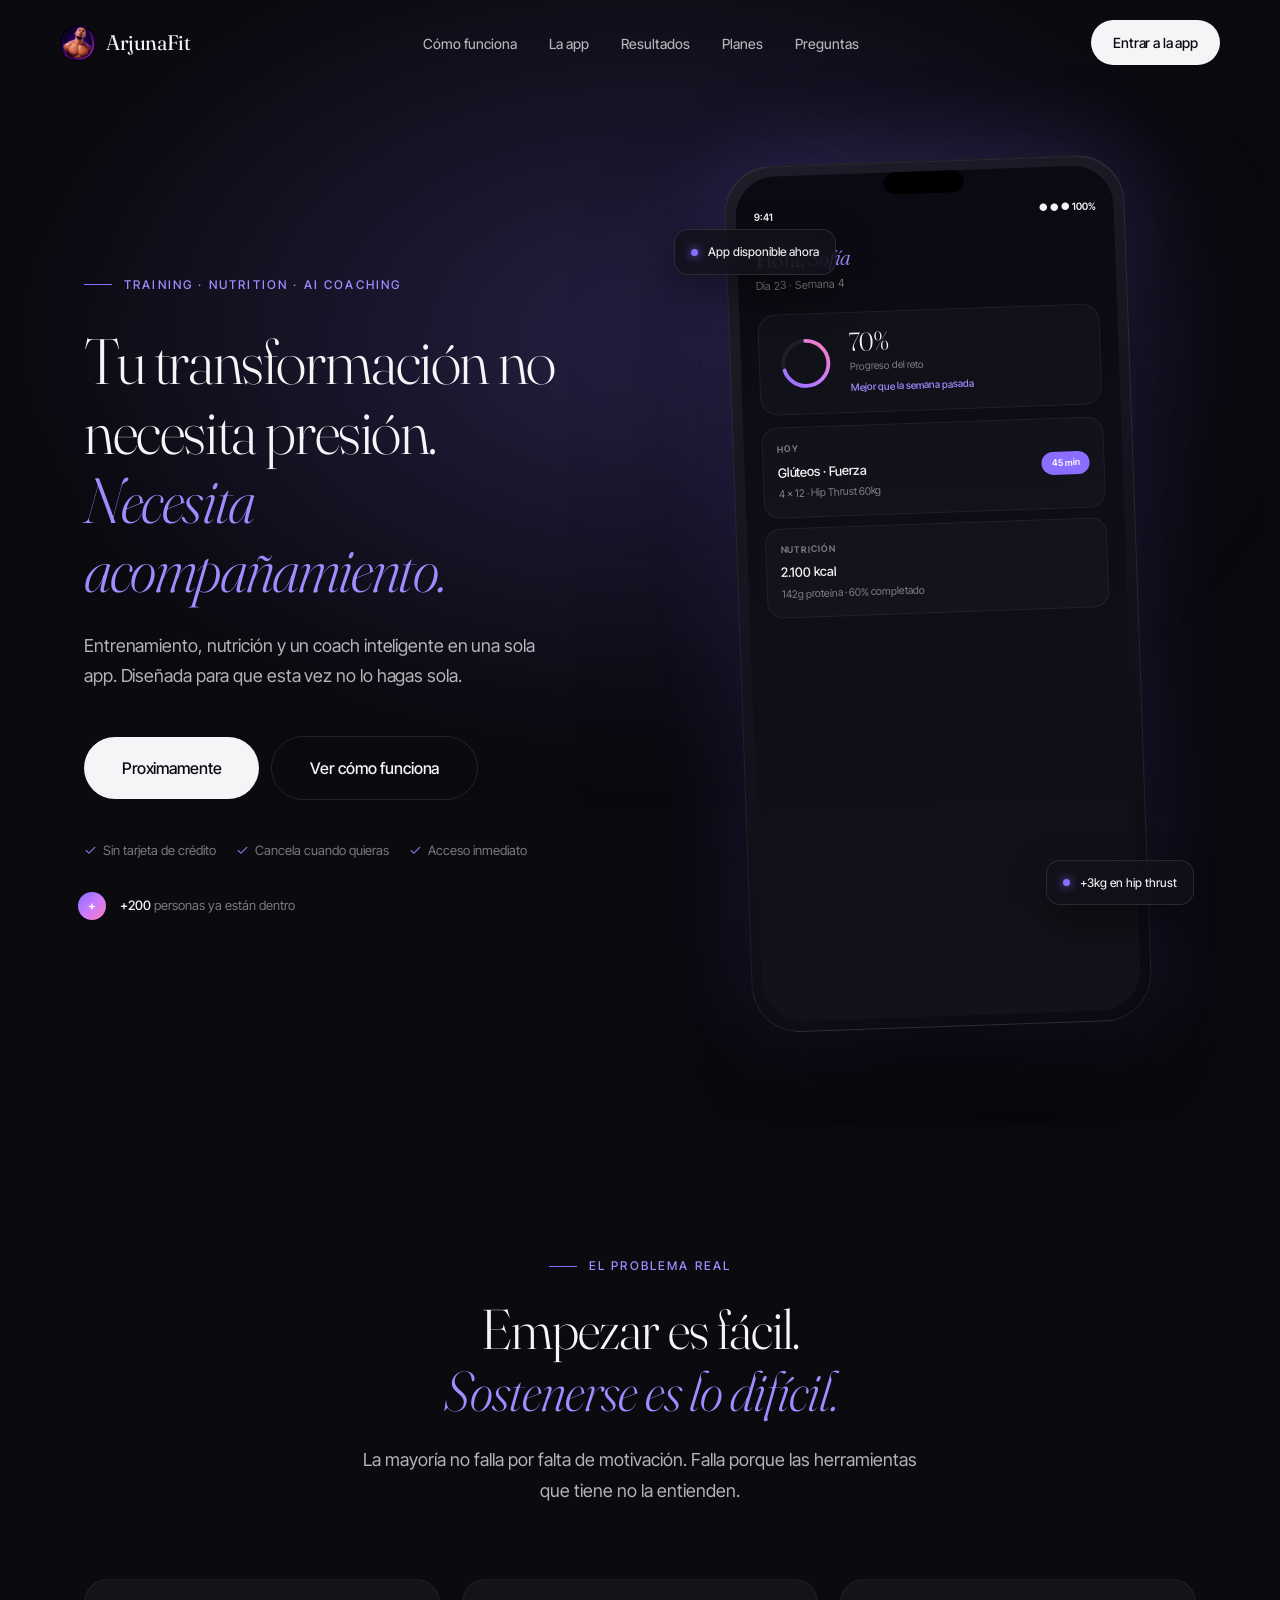
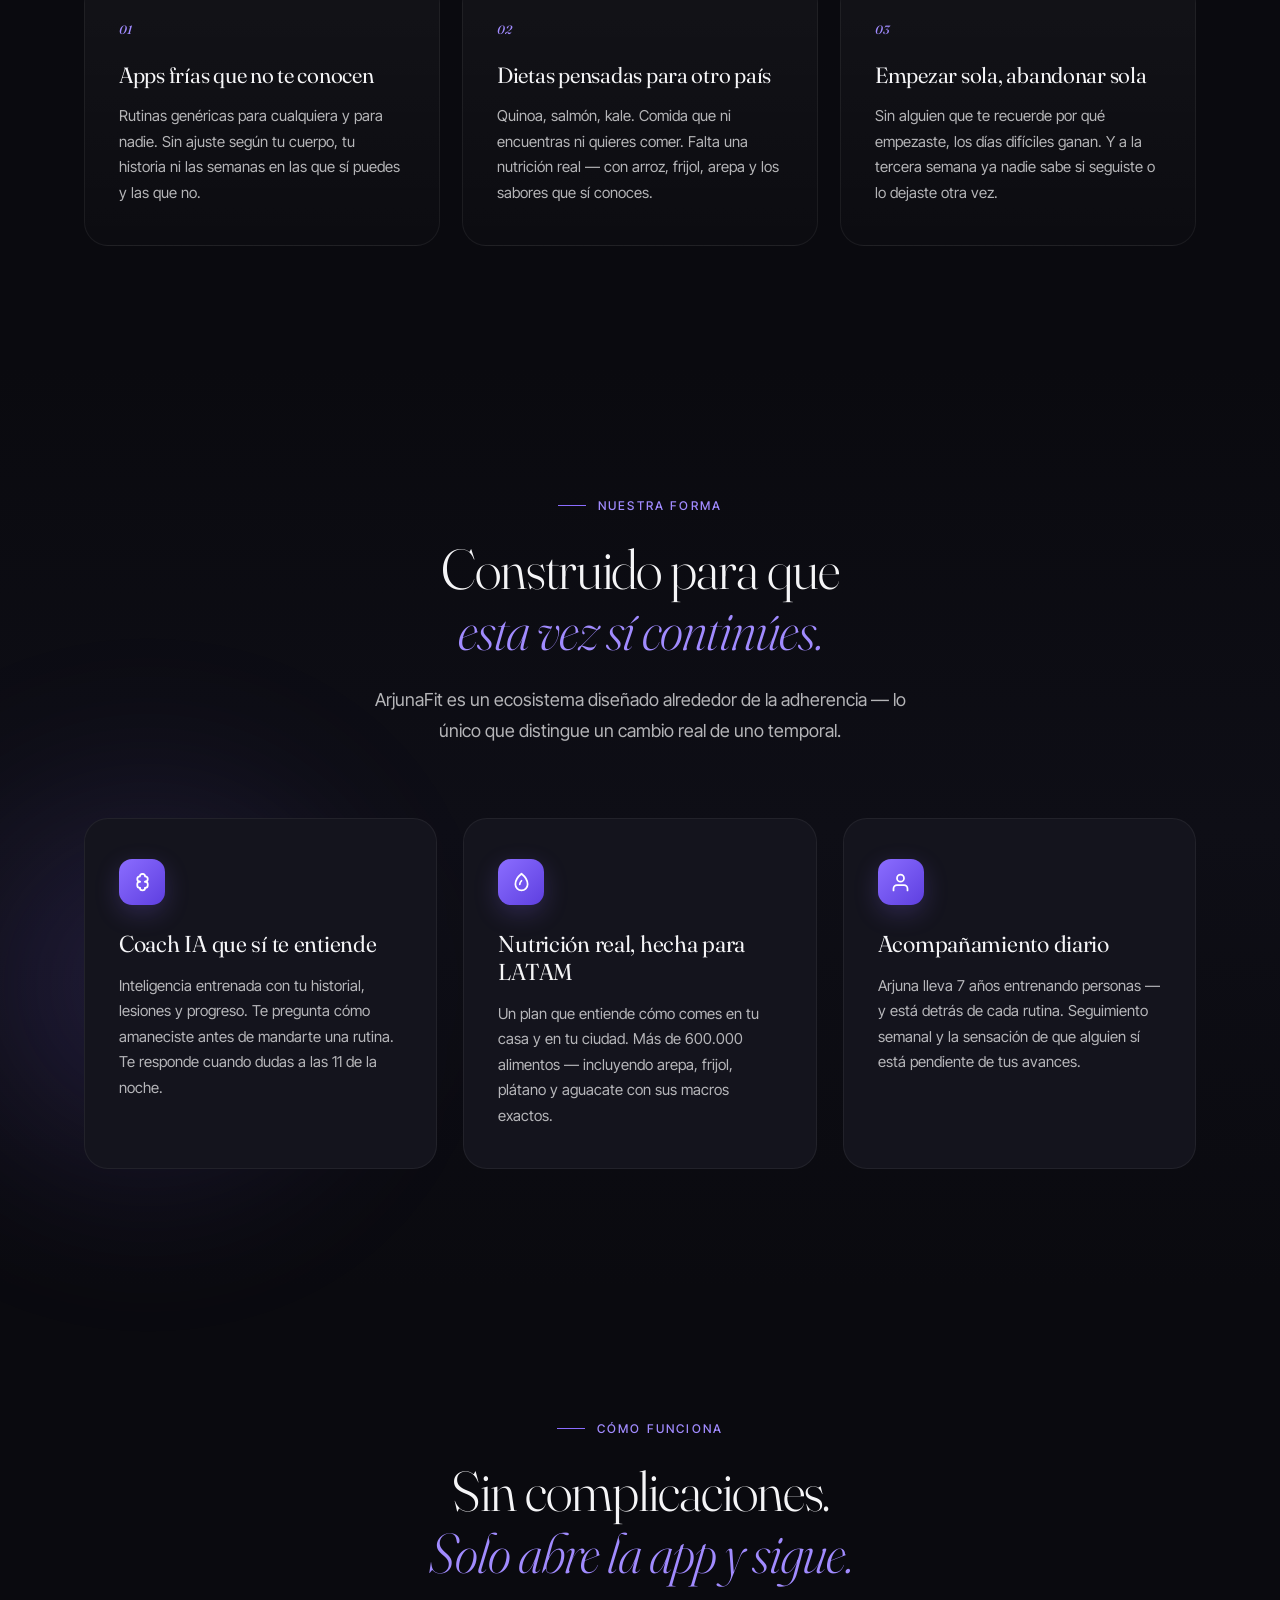
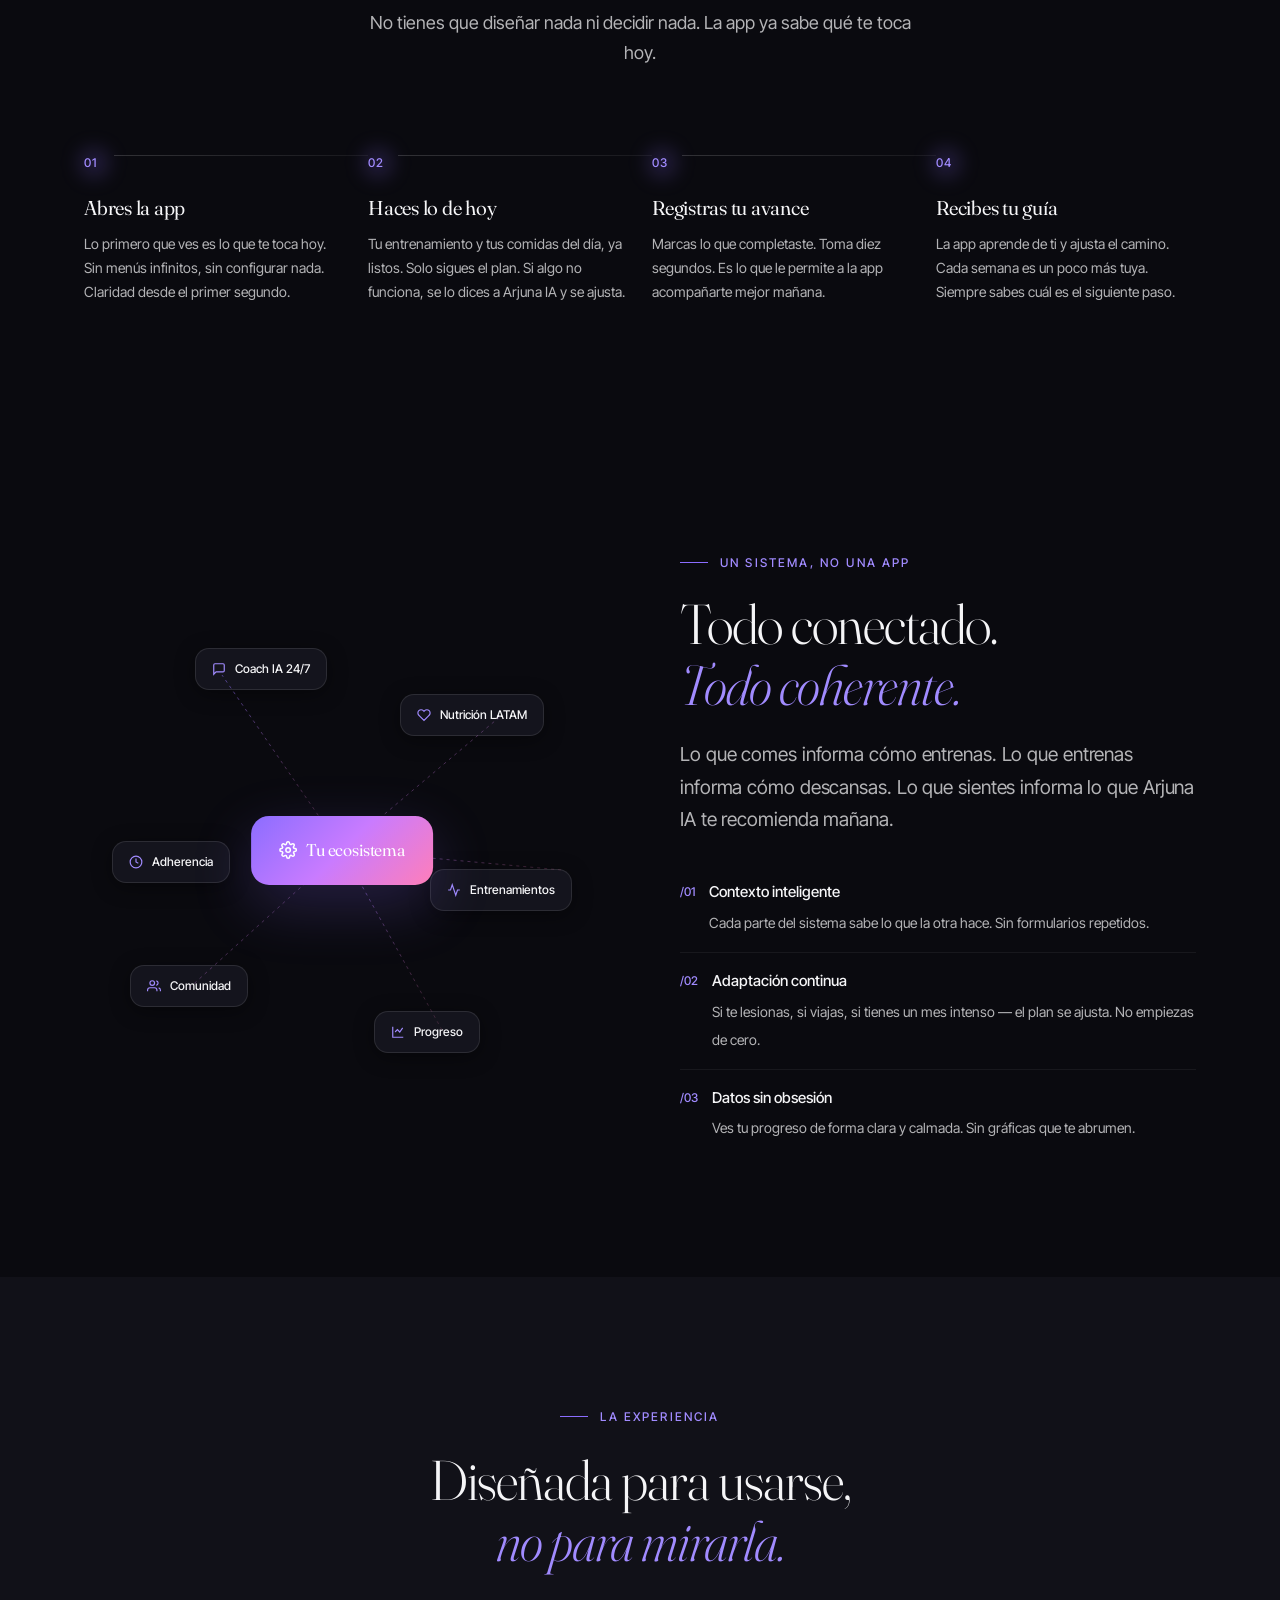
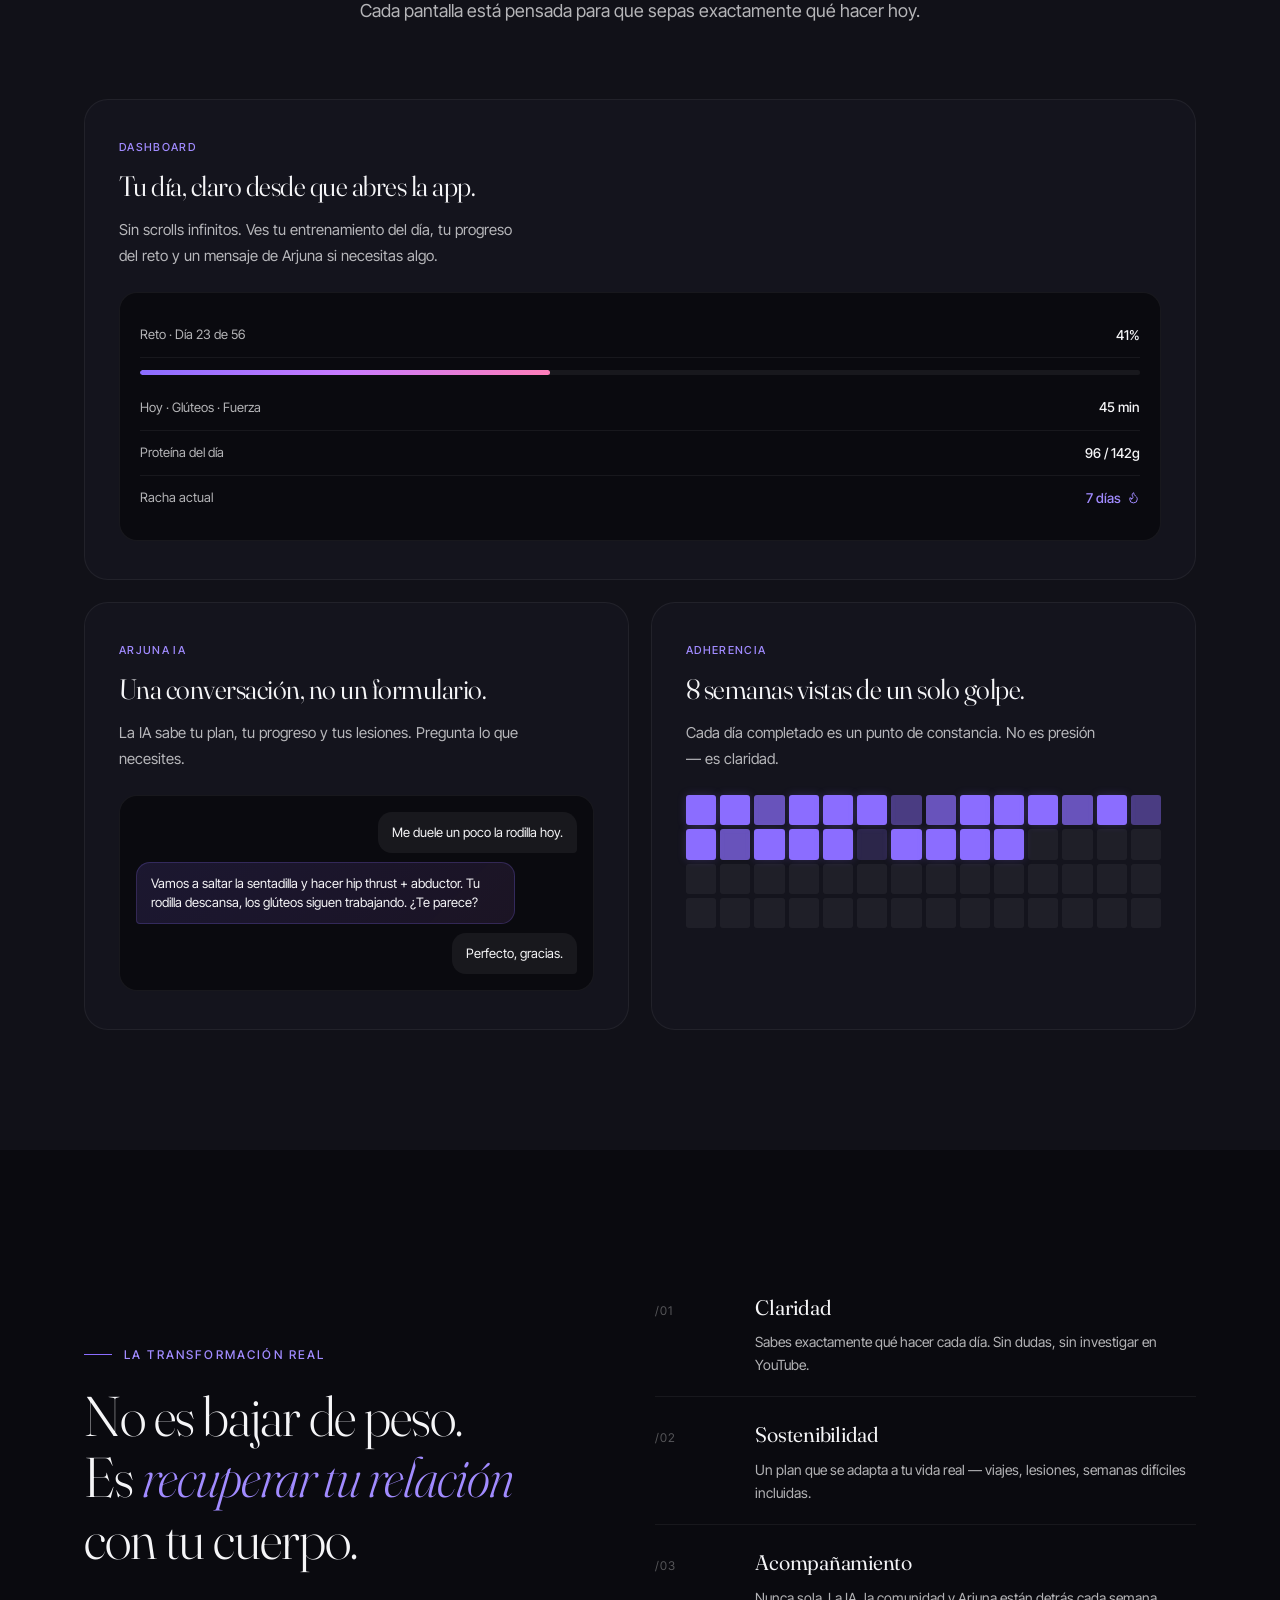
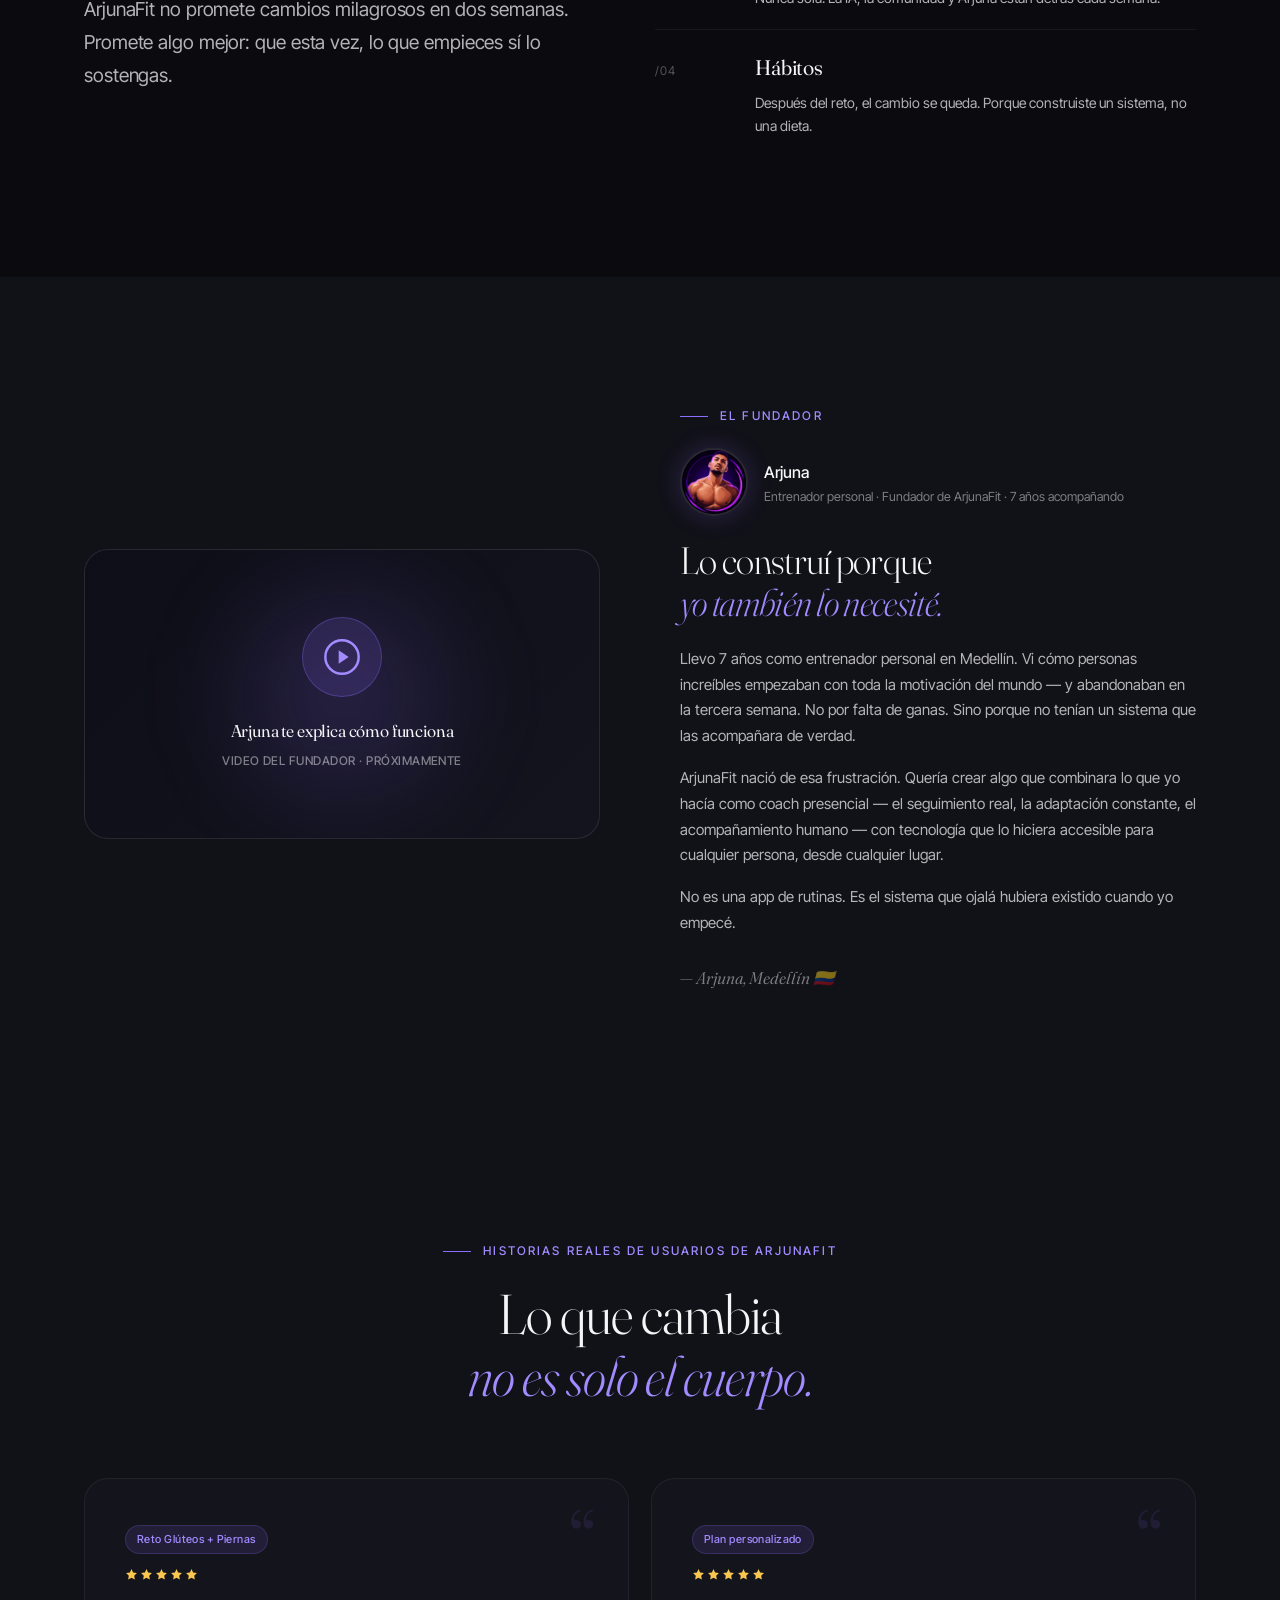
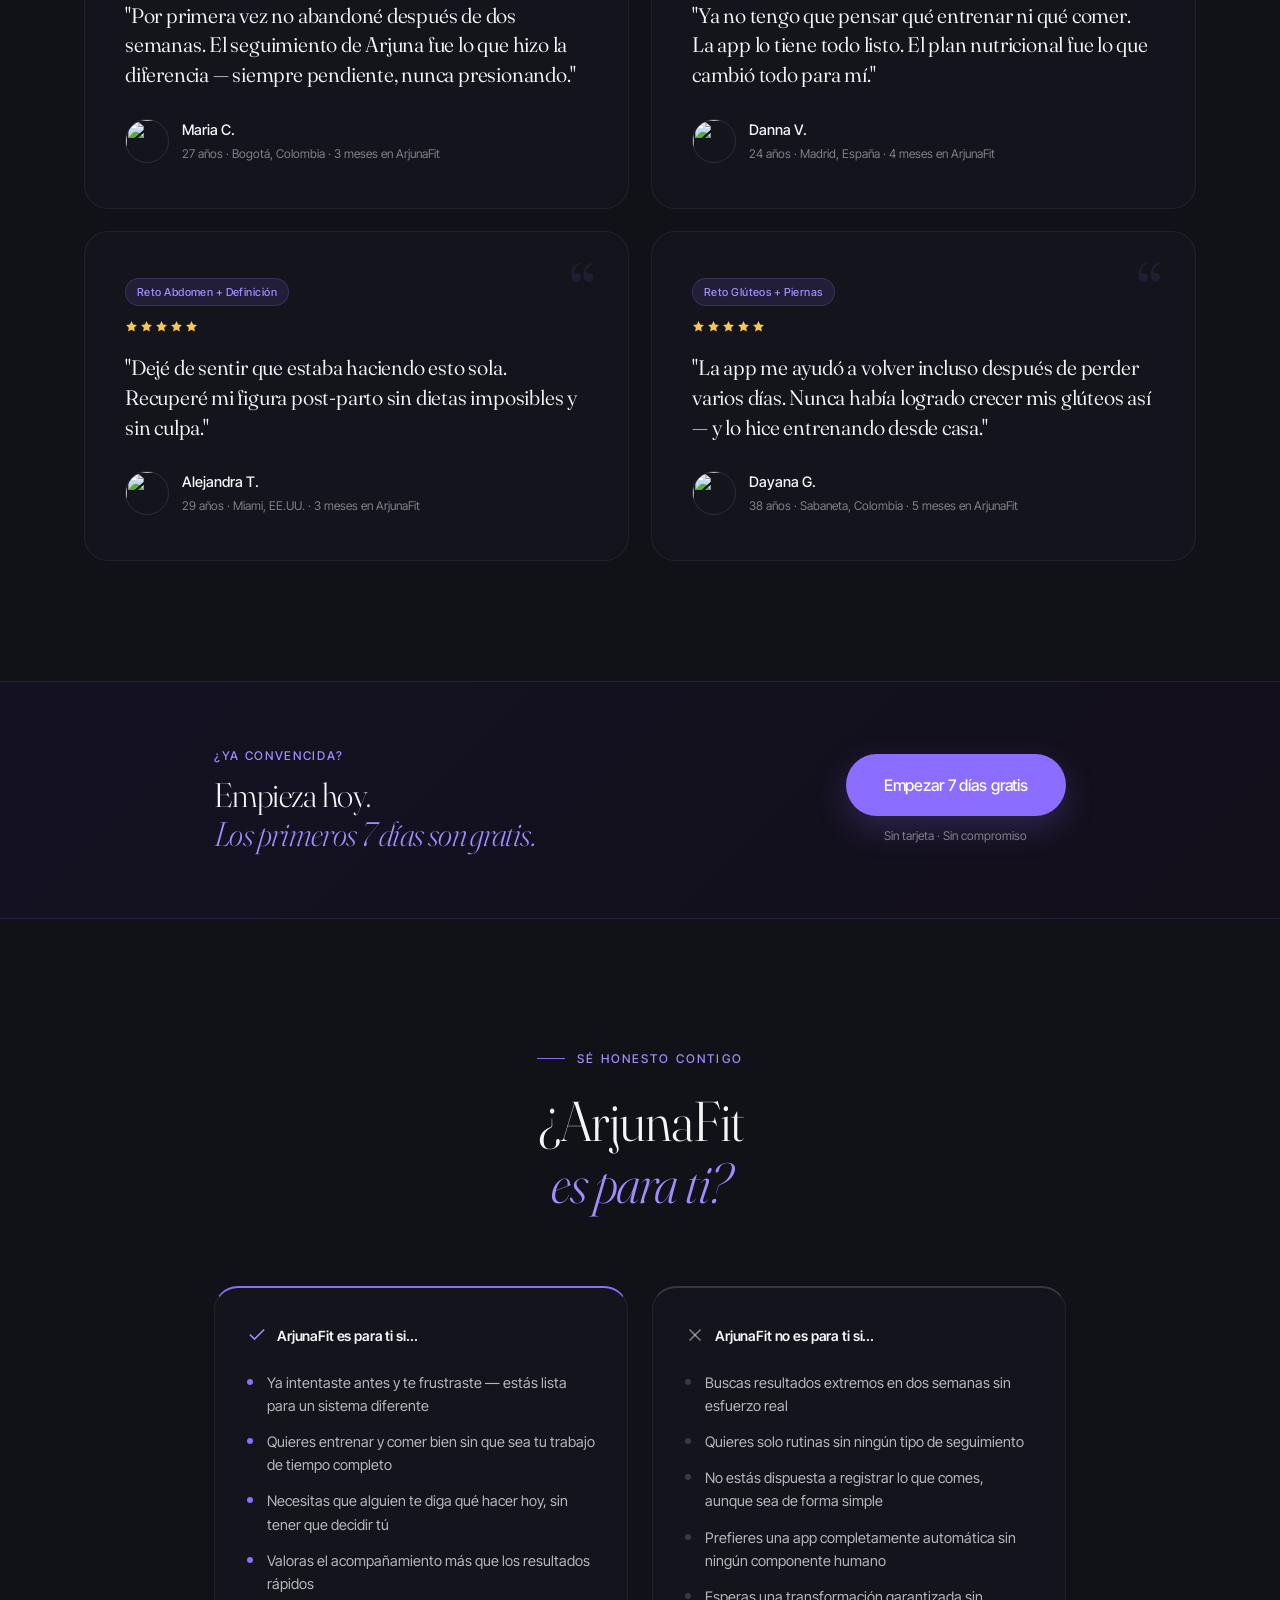
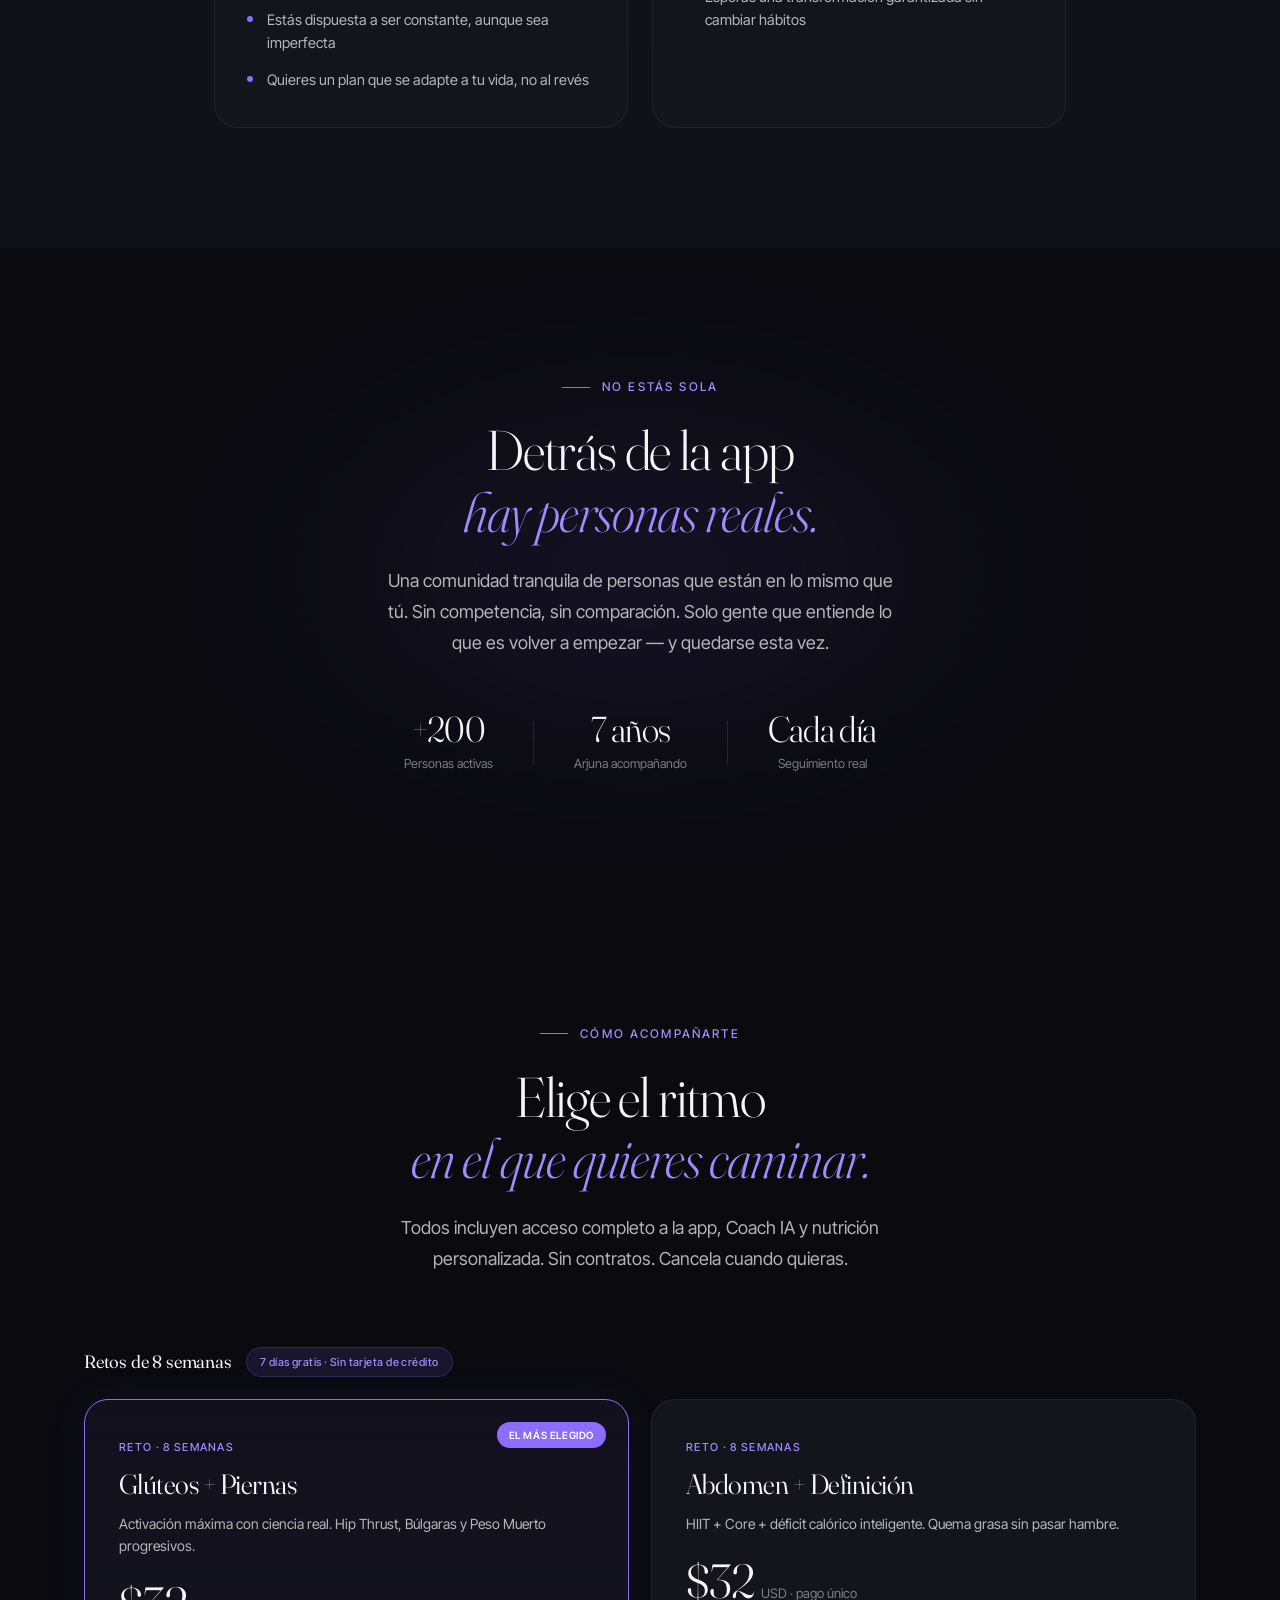
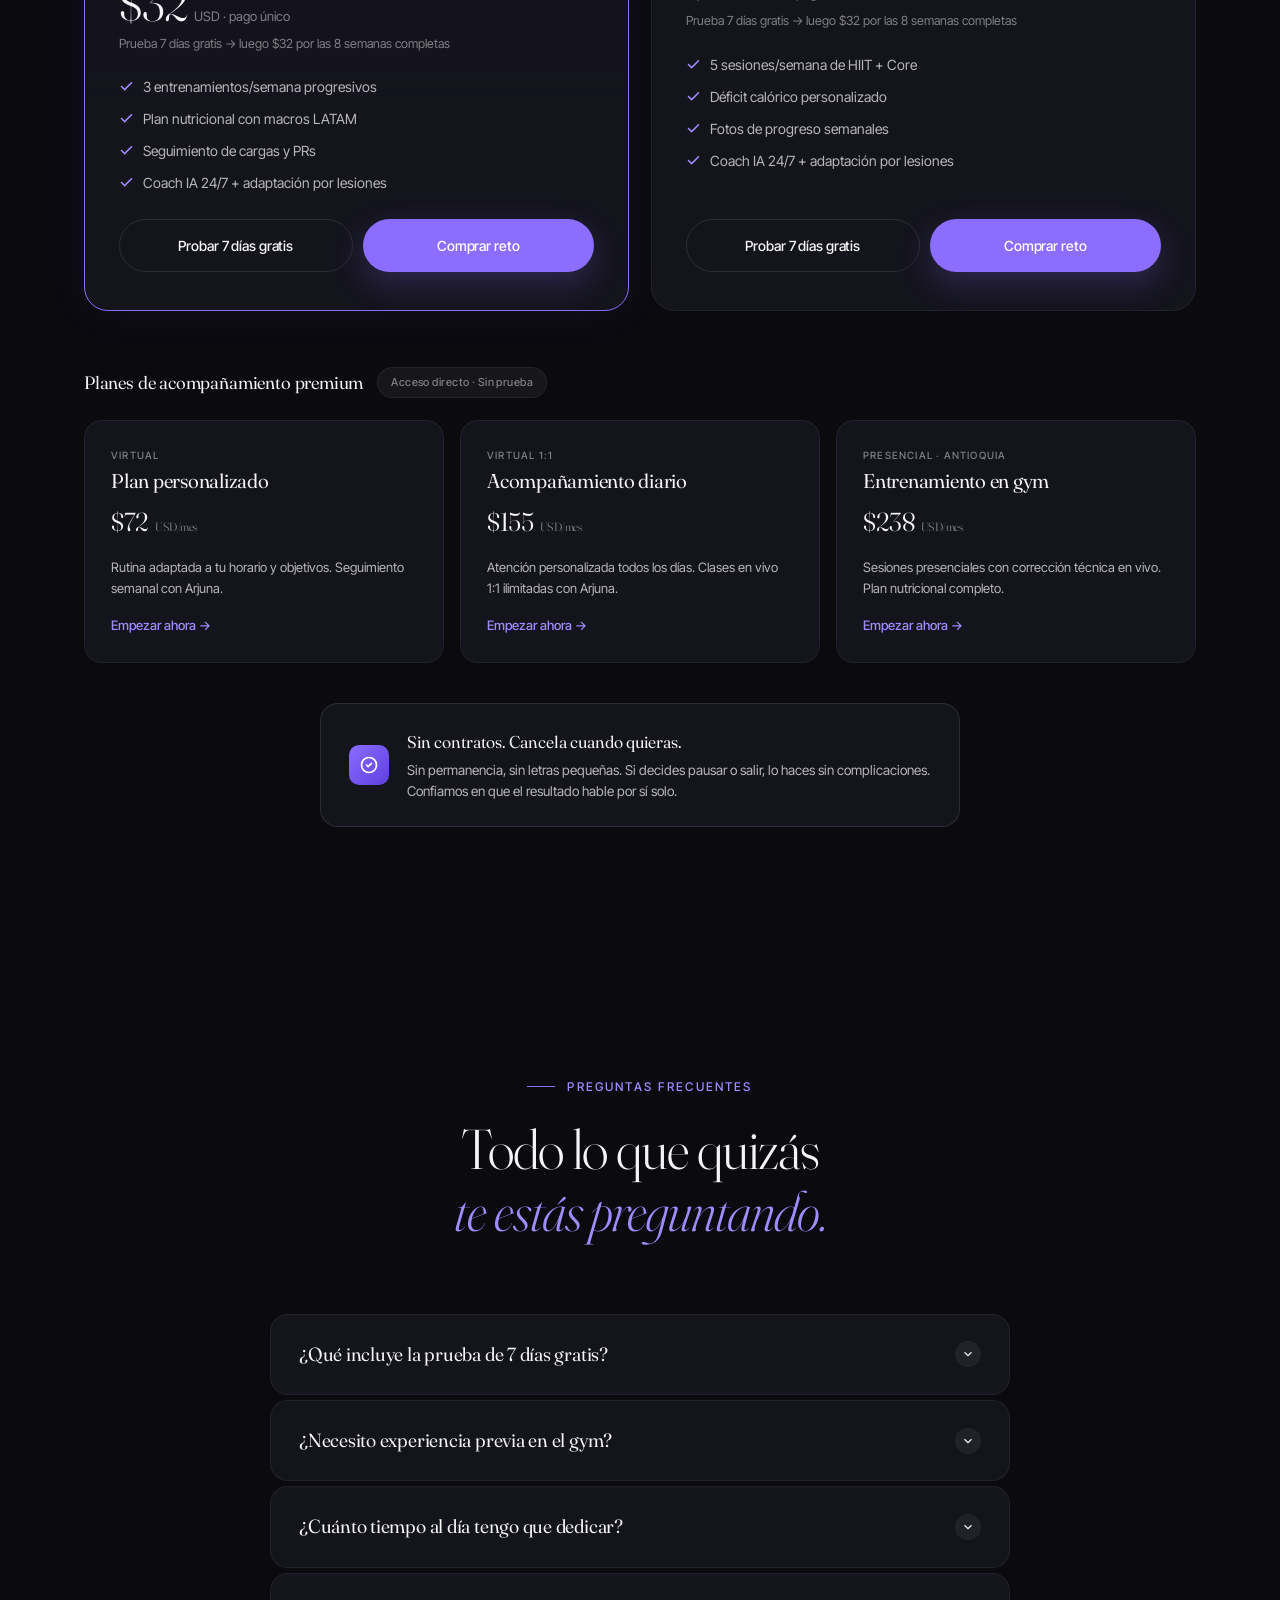
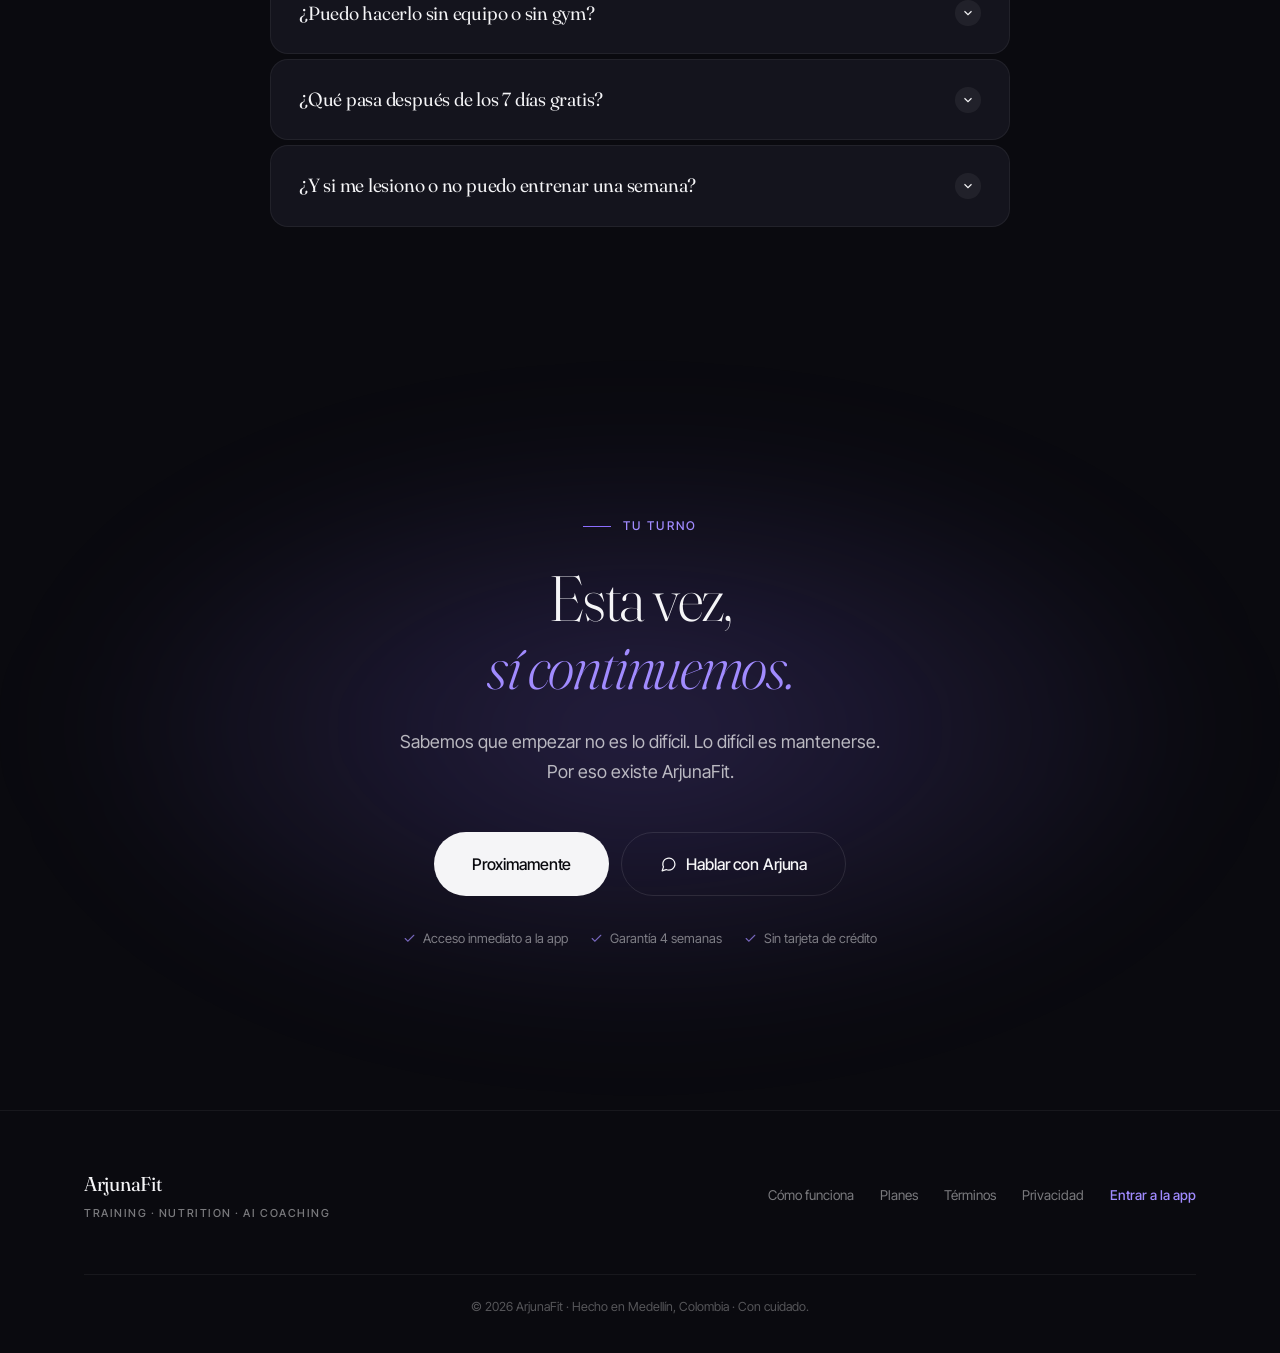
==== commit 1caaef8e: "Add files via upload" ====
--- a/index.html
+++ b/index.html
@@ -1105,7 +1105,7 @@
         </p>
         <div class="hero__cta-row">
           <a href="https://arjunafit.app" class="btn btn--primary btn--lg">
-            Empezar 7 días gratis
+            Proximamente
           </a>
           <a href="#como-funciona" class="btn btn--ghost btn--lg">Ver cómo funciona</a>
         </div>
@@ -1727,7 +1727,7 @@
     <h2 class="cta-final__title">Esta vez,<br><em>sí continuemos.</em></h2>
     <p class="cta-final__sub">Sabemos que empezar no es lo difícil. Lo difícil es mantenerse. Por eso existe ArjunaFit.</p>
     <div class="cta-final__row">
-      <a href="https://arjunafit.app" class="btn btn--primary btn--lg">Entrar a la app</a>
+      <a href="https://arjunafit.app" class="btn btn--primary btn--lg">Proximamente</a>
       <a href="https://wa.me/573207301621?text=Hola%20Arjuna!%20Quiero%20m%C3%A1s%20info" class="btn btn--ghost btn--lg">
         <svg viewBox="0 0 24 24" width="17" height="17" fill="none" stroke="currentColor" stroke-width="1.8" stroke-linecap="round" stroke-linejoin="round"><path d="M21 11.5a8.38 8.38 0 0 1-.9 3.8 8.5 8.5 0 0 1-7.6 4.7 8.38 8.38 0 0 1-3.8-.9L3 21l1.9-5.7a8.38 8.38 0 0 1-.9-3.8 8.5 8.5 0 0 1 4.7-7.6 8.38 8.38 0 0 1 3.8-.9h.5a8.48 8.48 0 0 1 8 8v.5z"/></svg>
         Hablar con Arjuna
@@ -1747,7 +1747,7 @@
     <strong>7 días gratis</strong>
     Sin tarjeta · Cancela cuando quieras
   </div>
-  <a href="https://arjunafit.app" class="btn btn--accent">Empezar gratis</a>
+  <a href="https://arjunafit.app" class="btn btn--accent">Proximamente</a>
 </div>
 
 <!-- ═══ FOOTER ════════════════════════════════════════════════════ -->
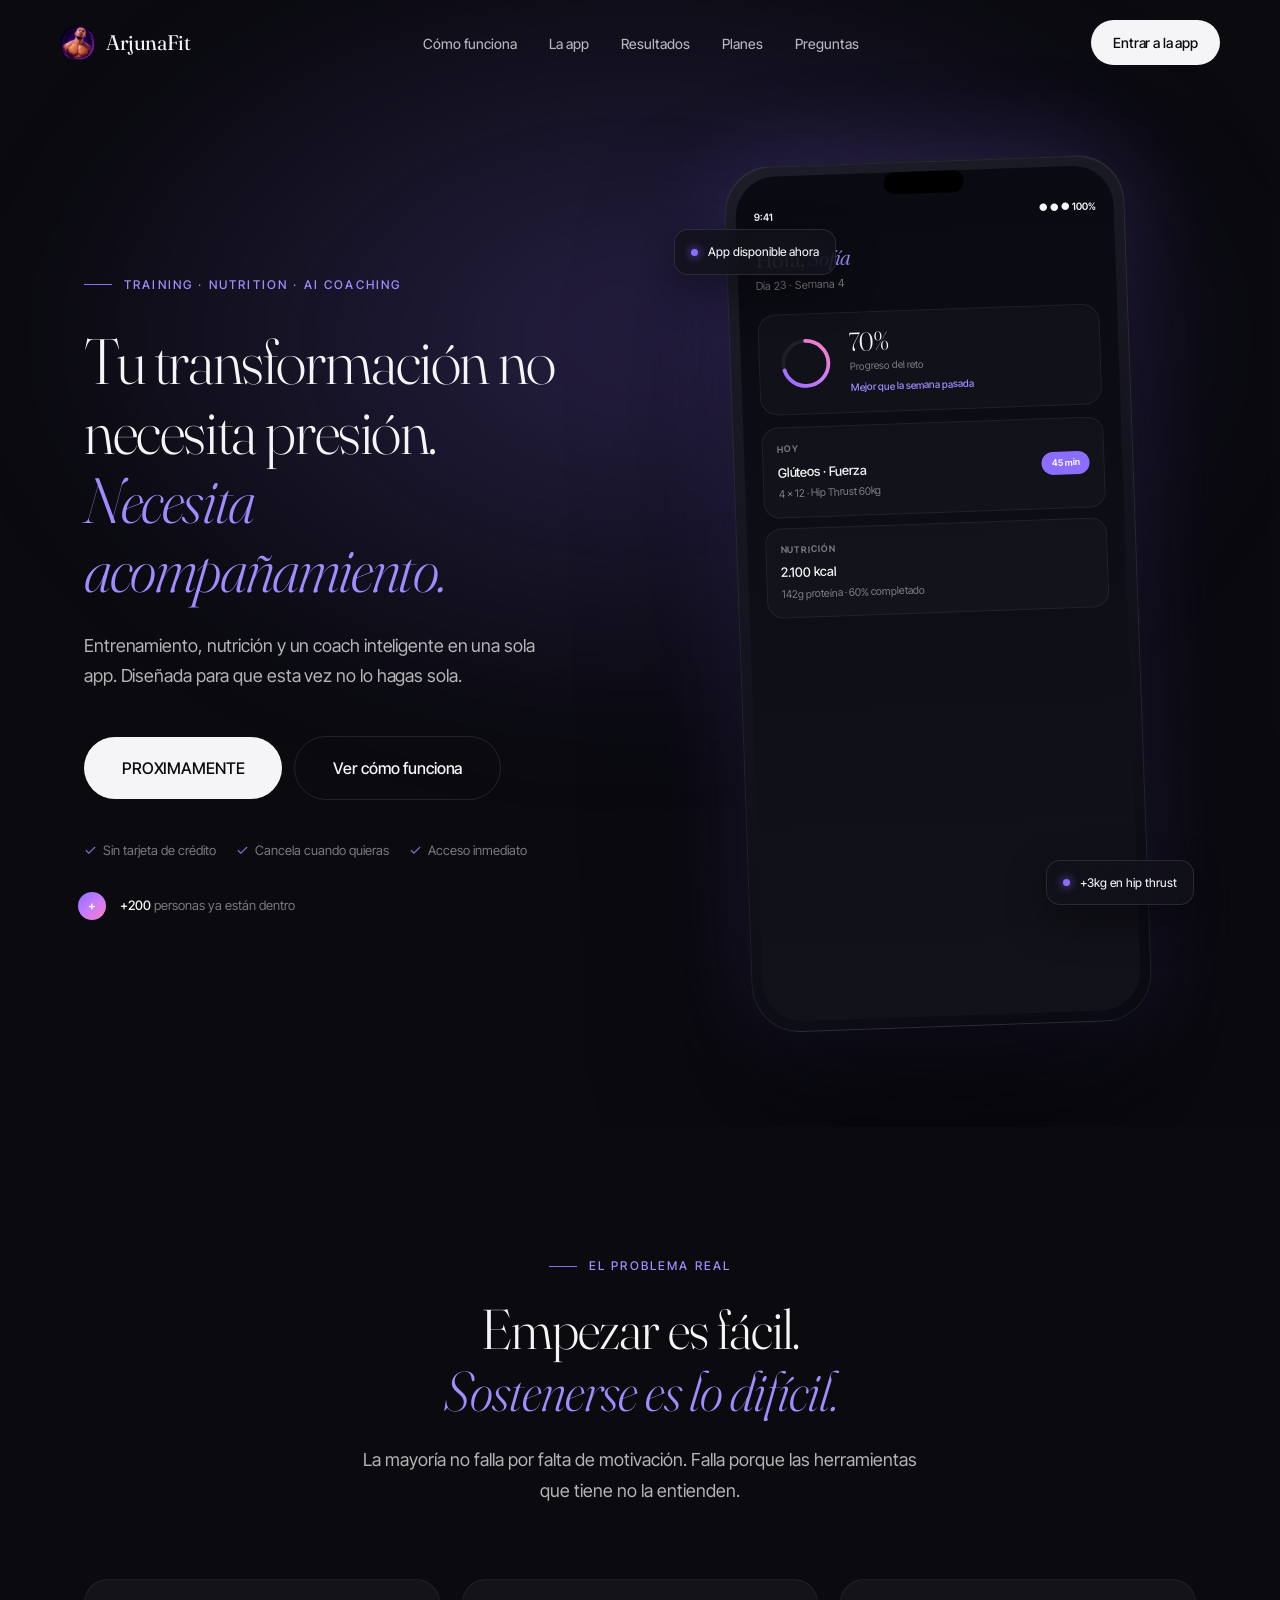
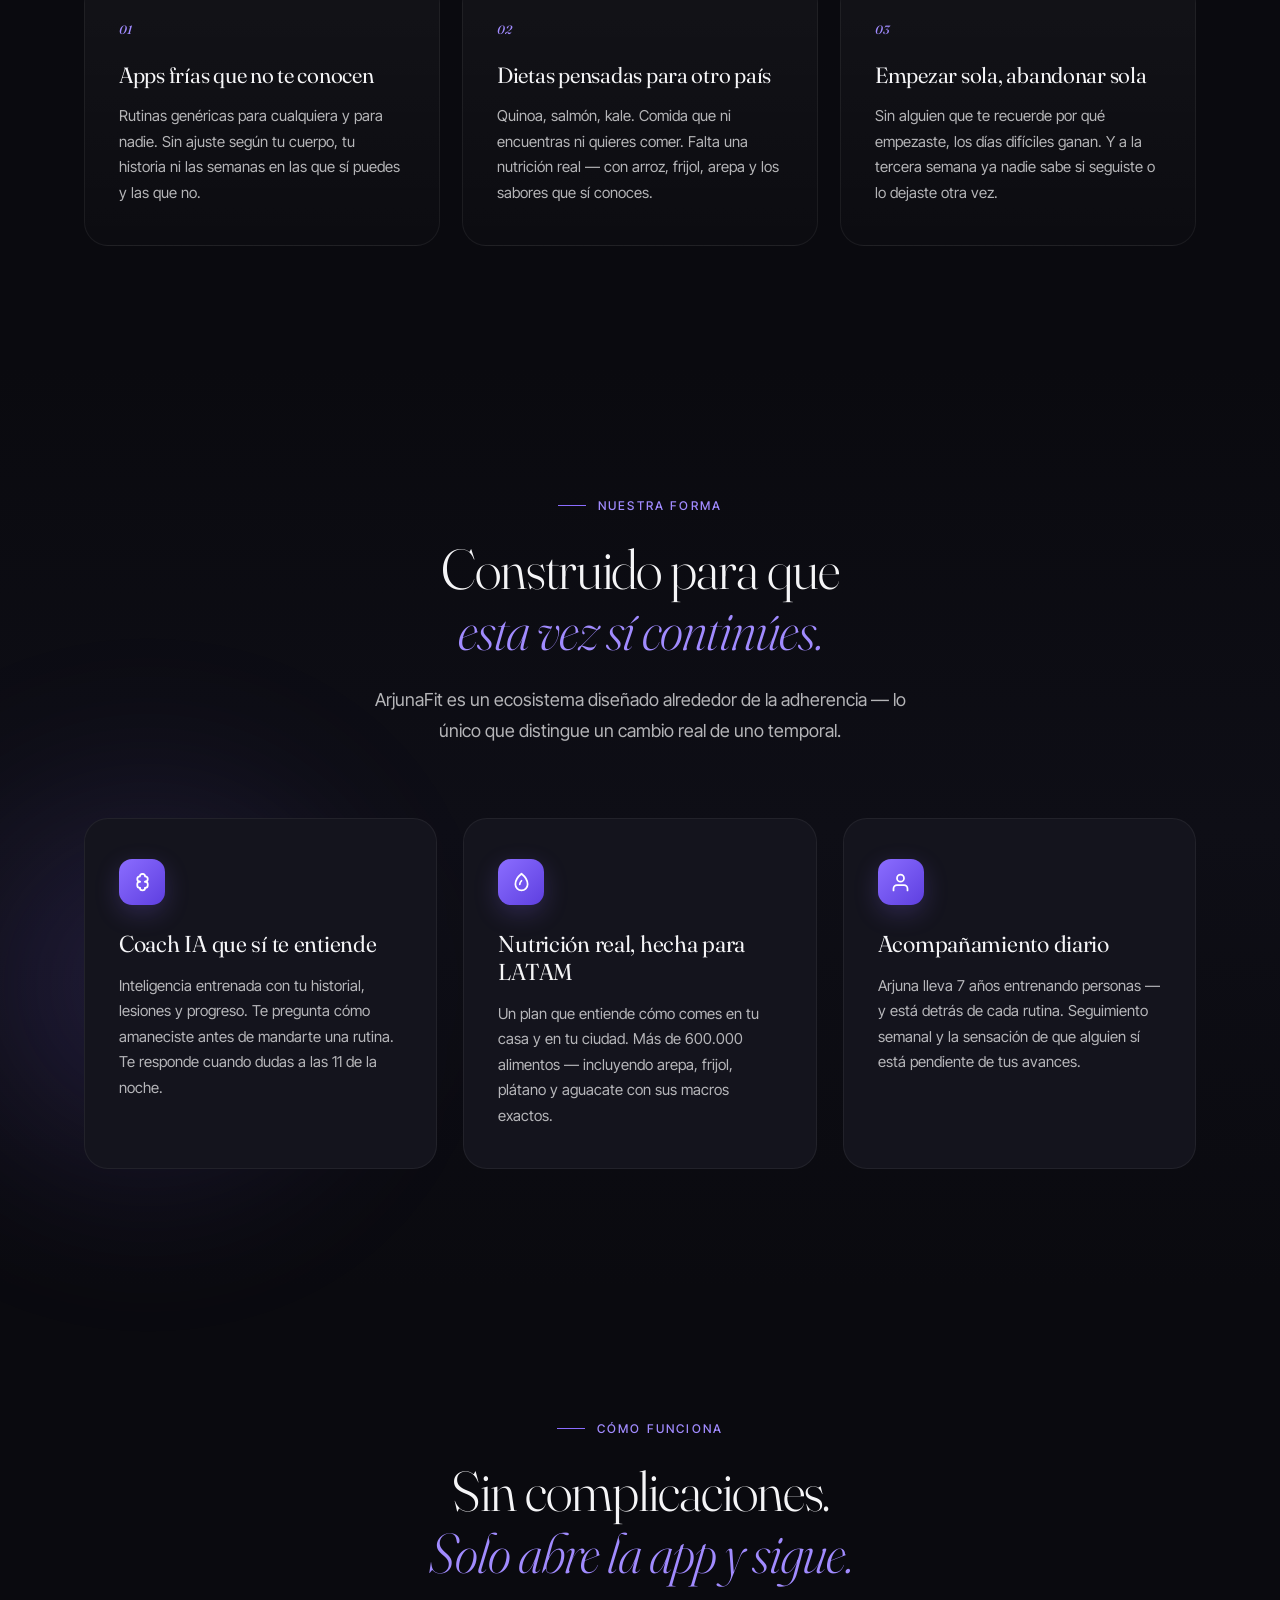
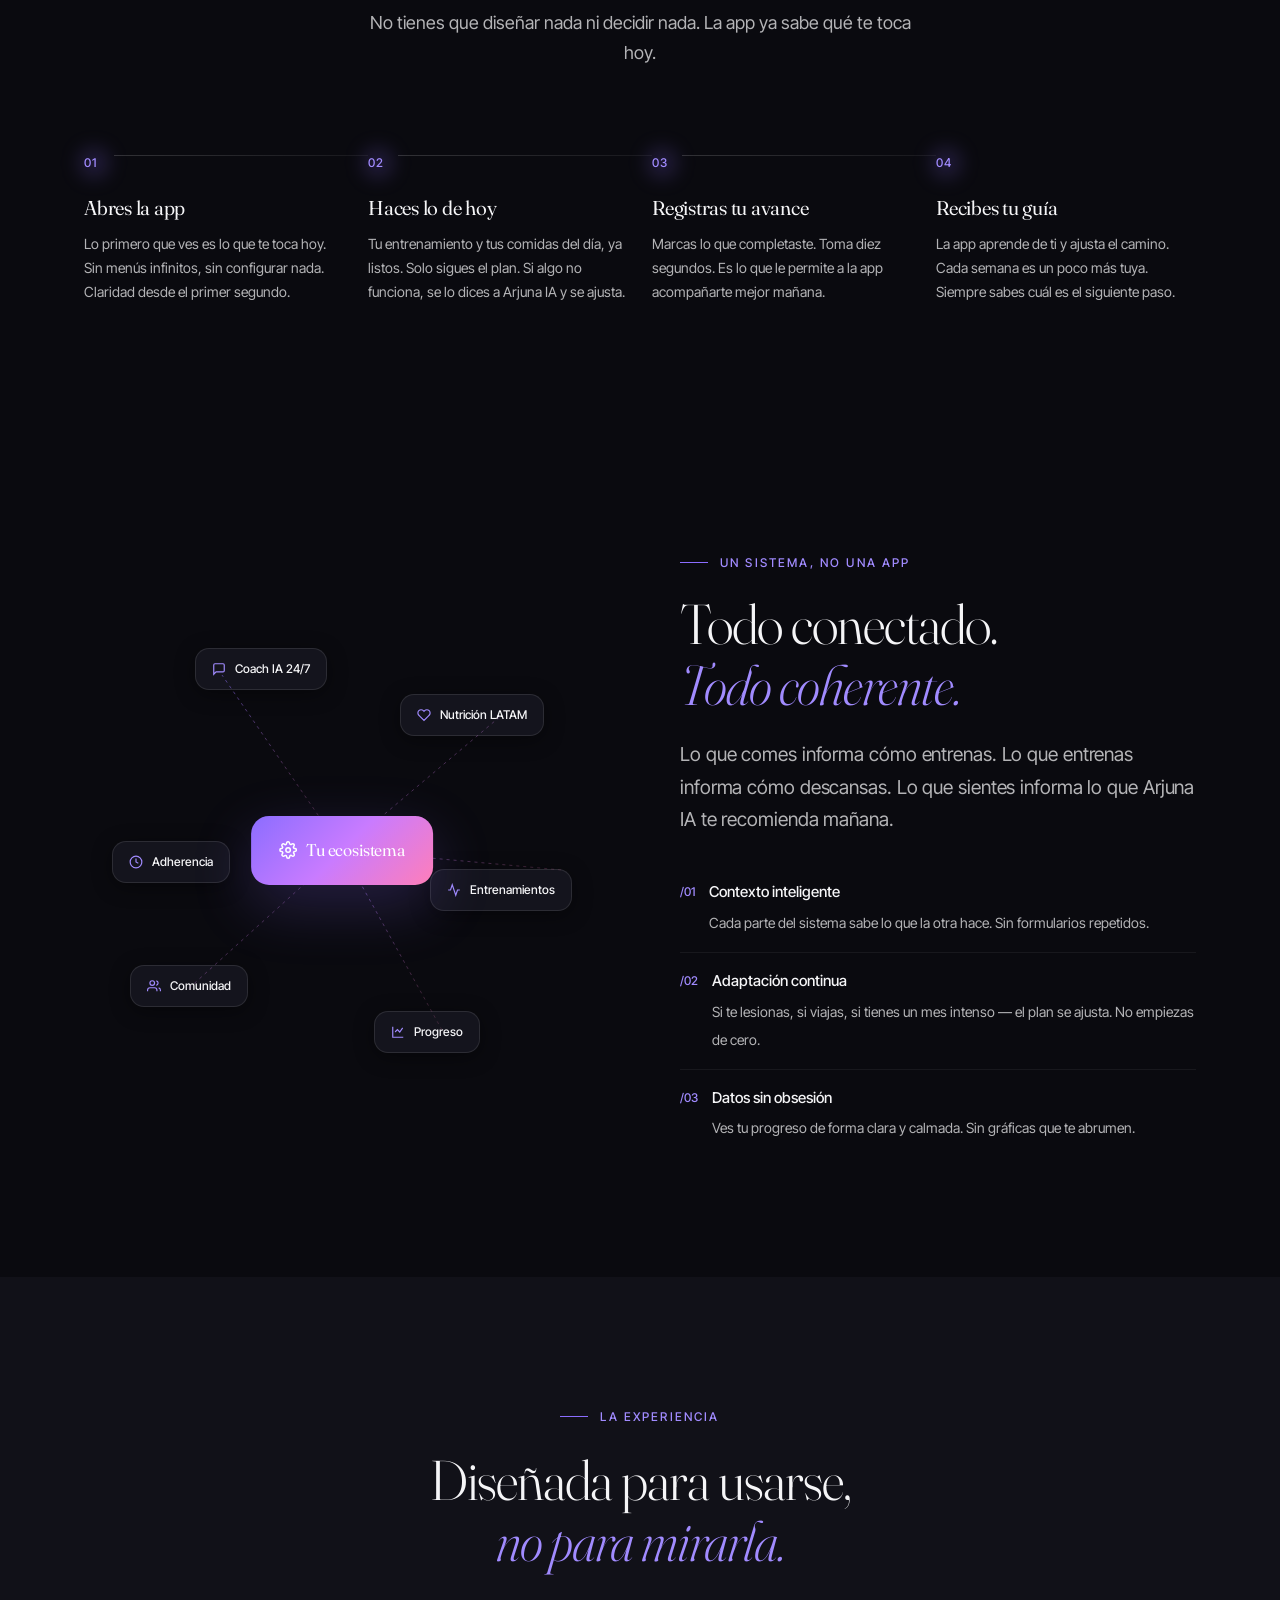
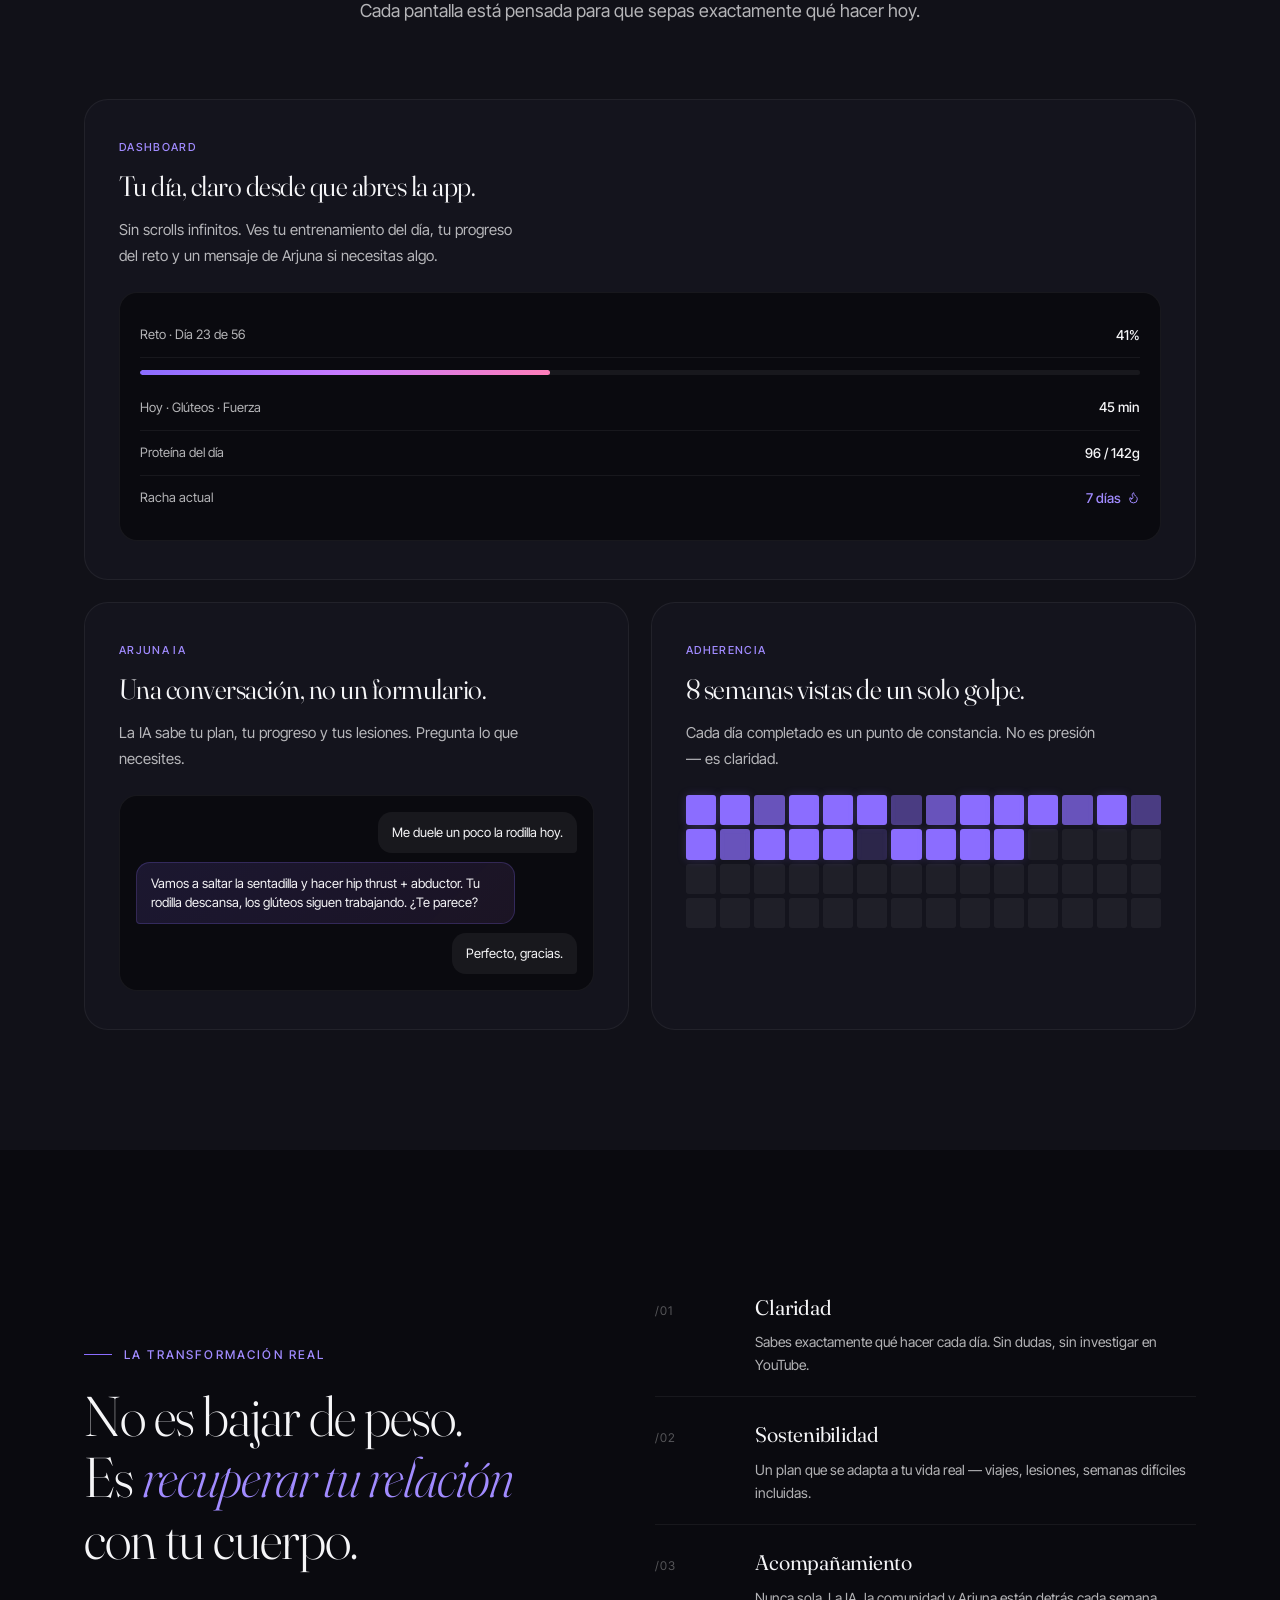
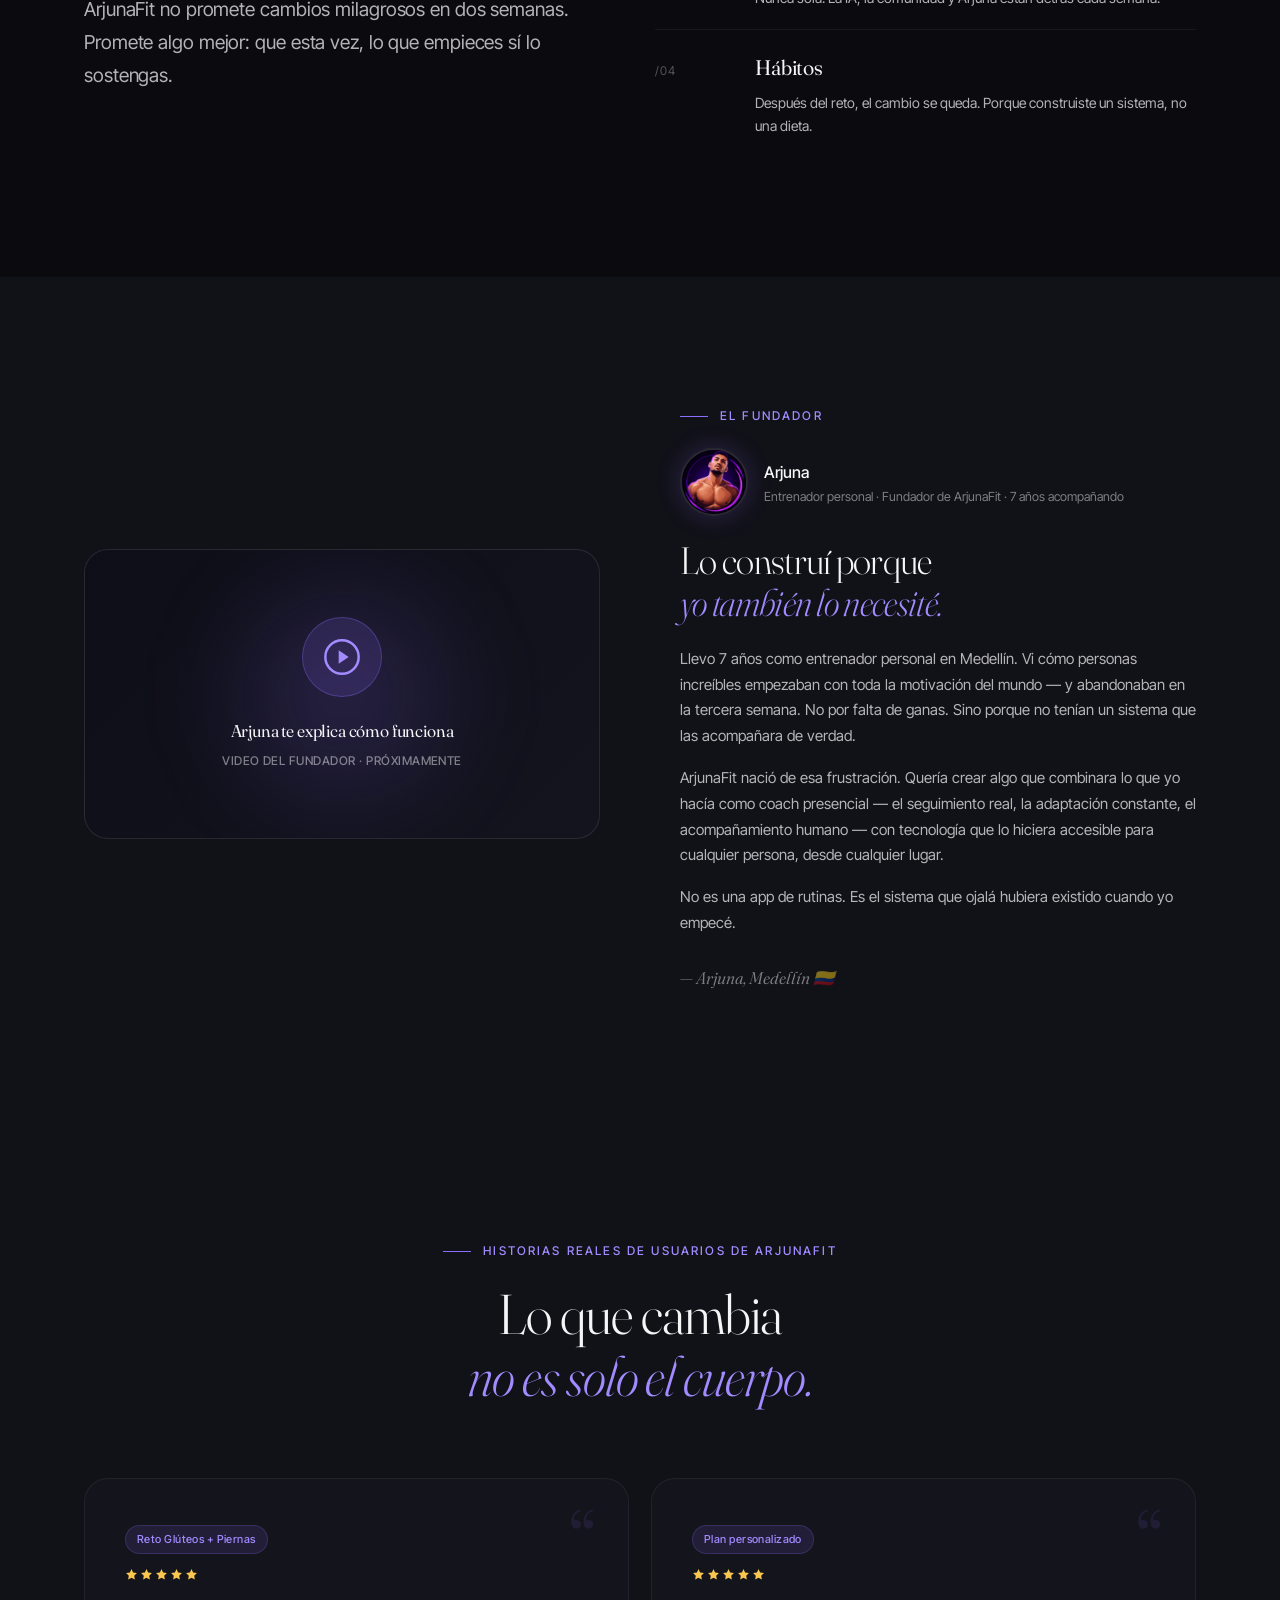
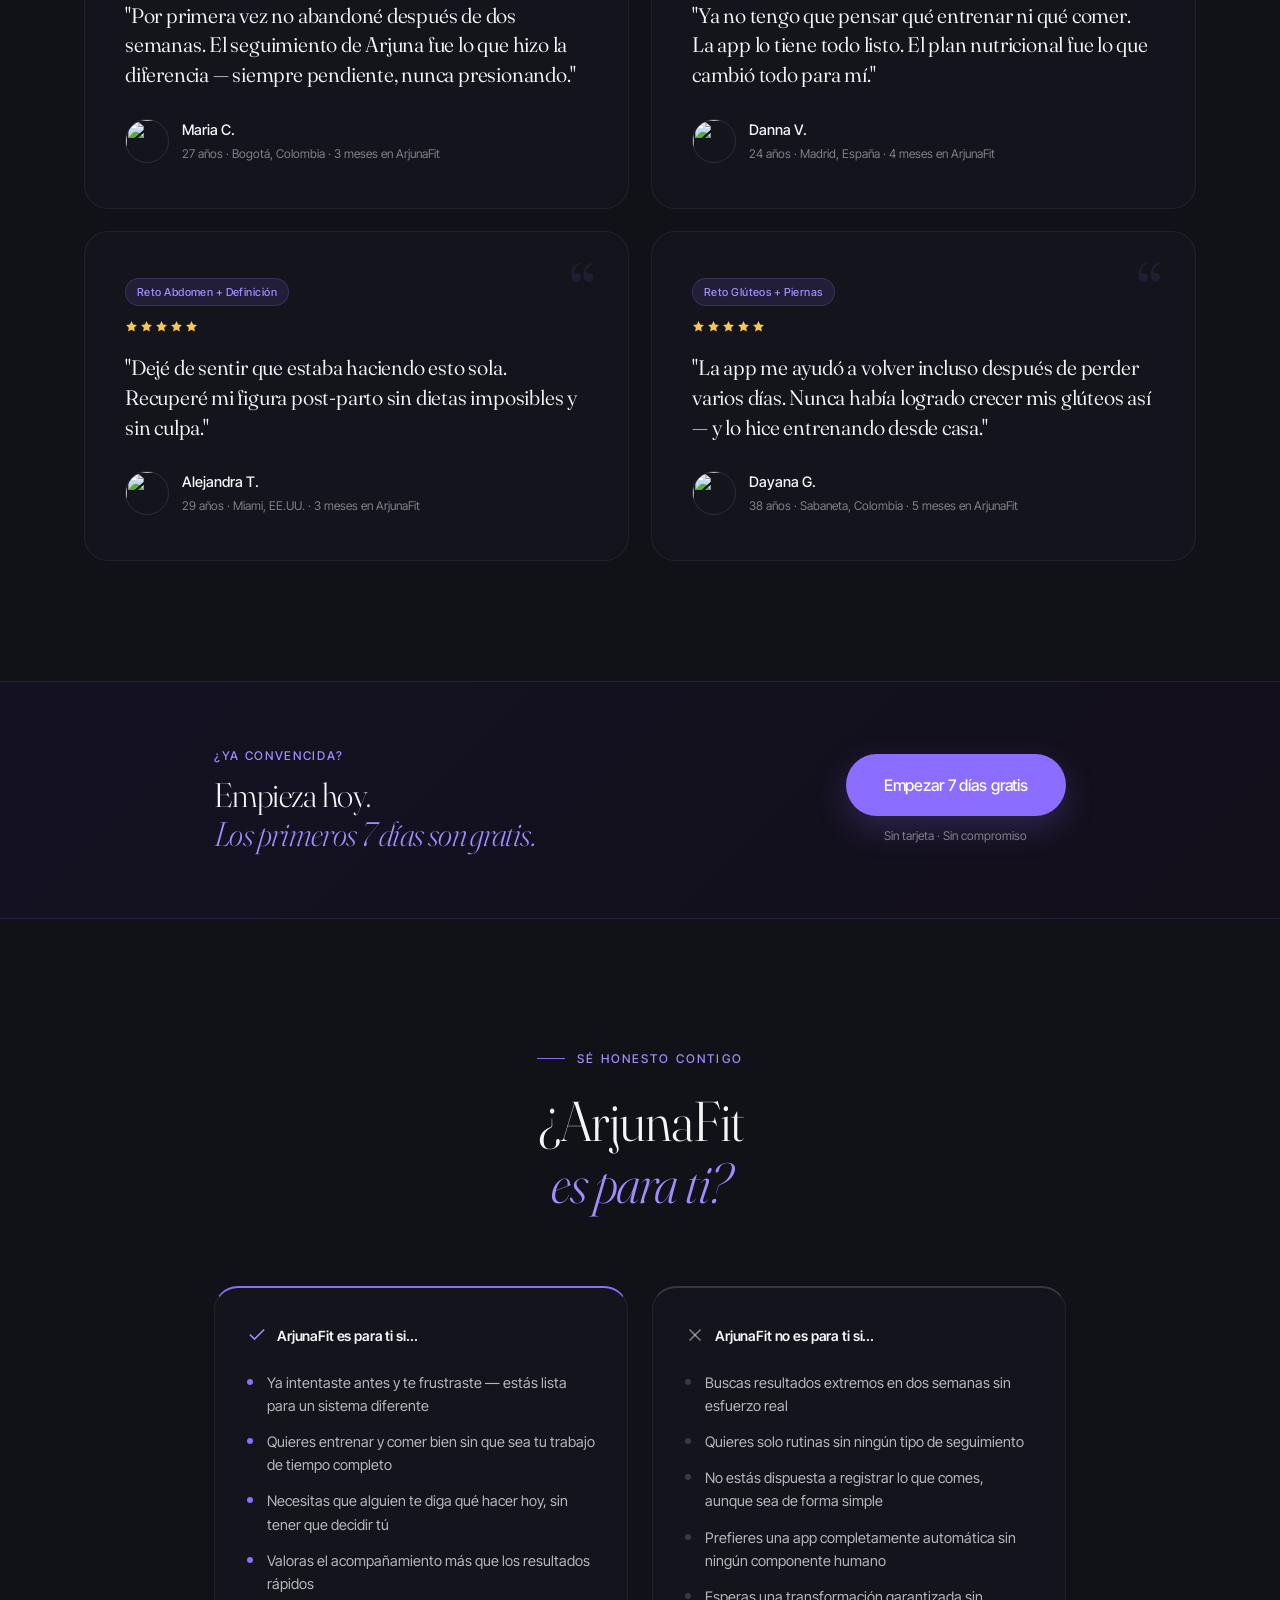
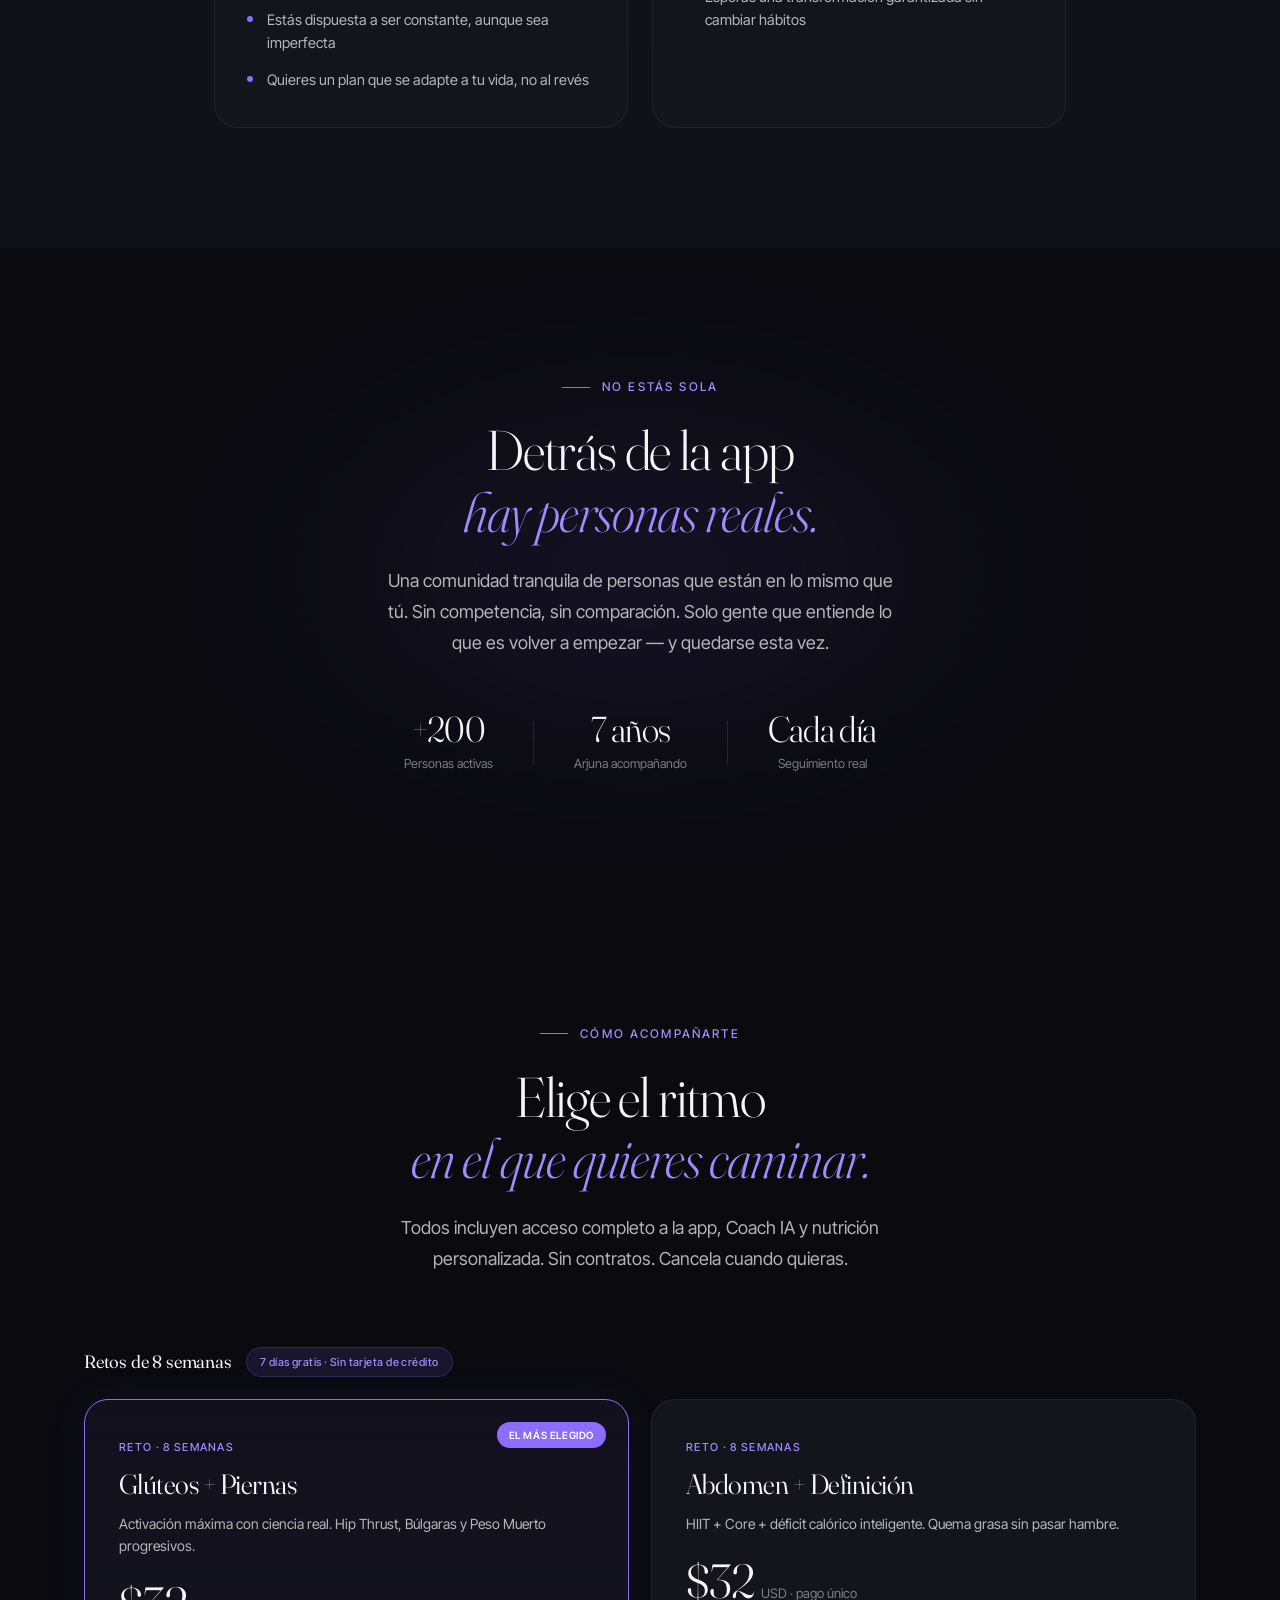
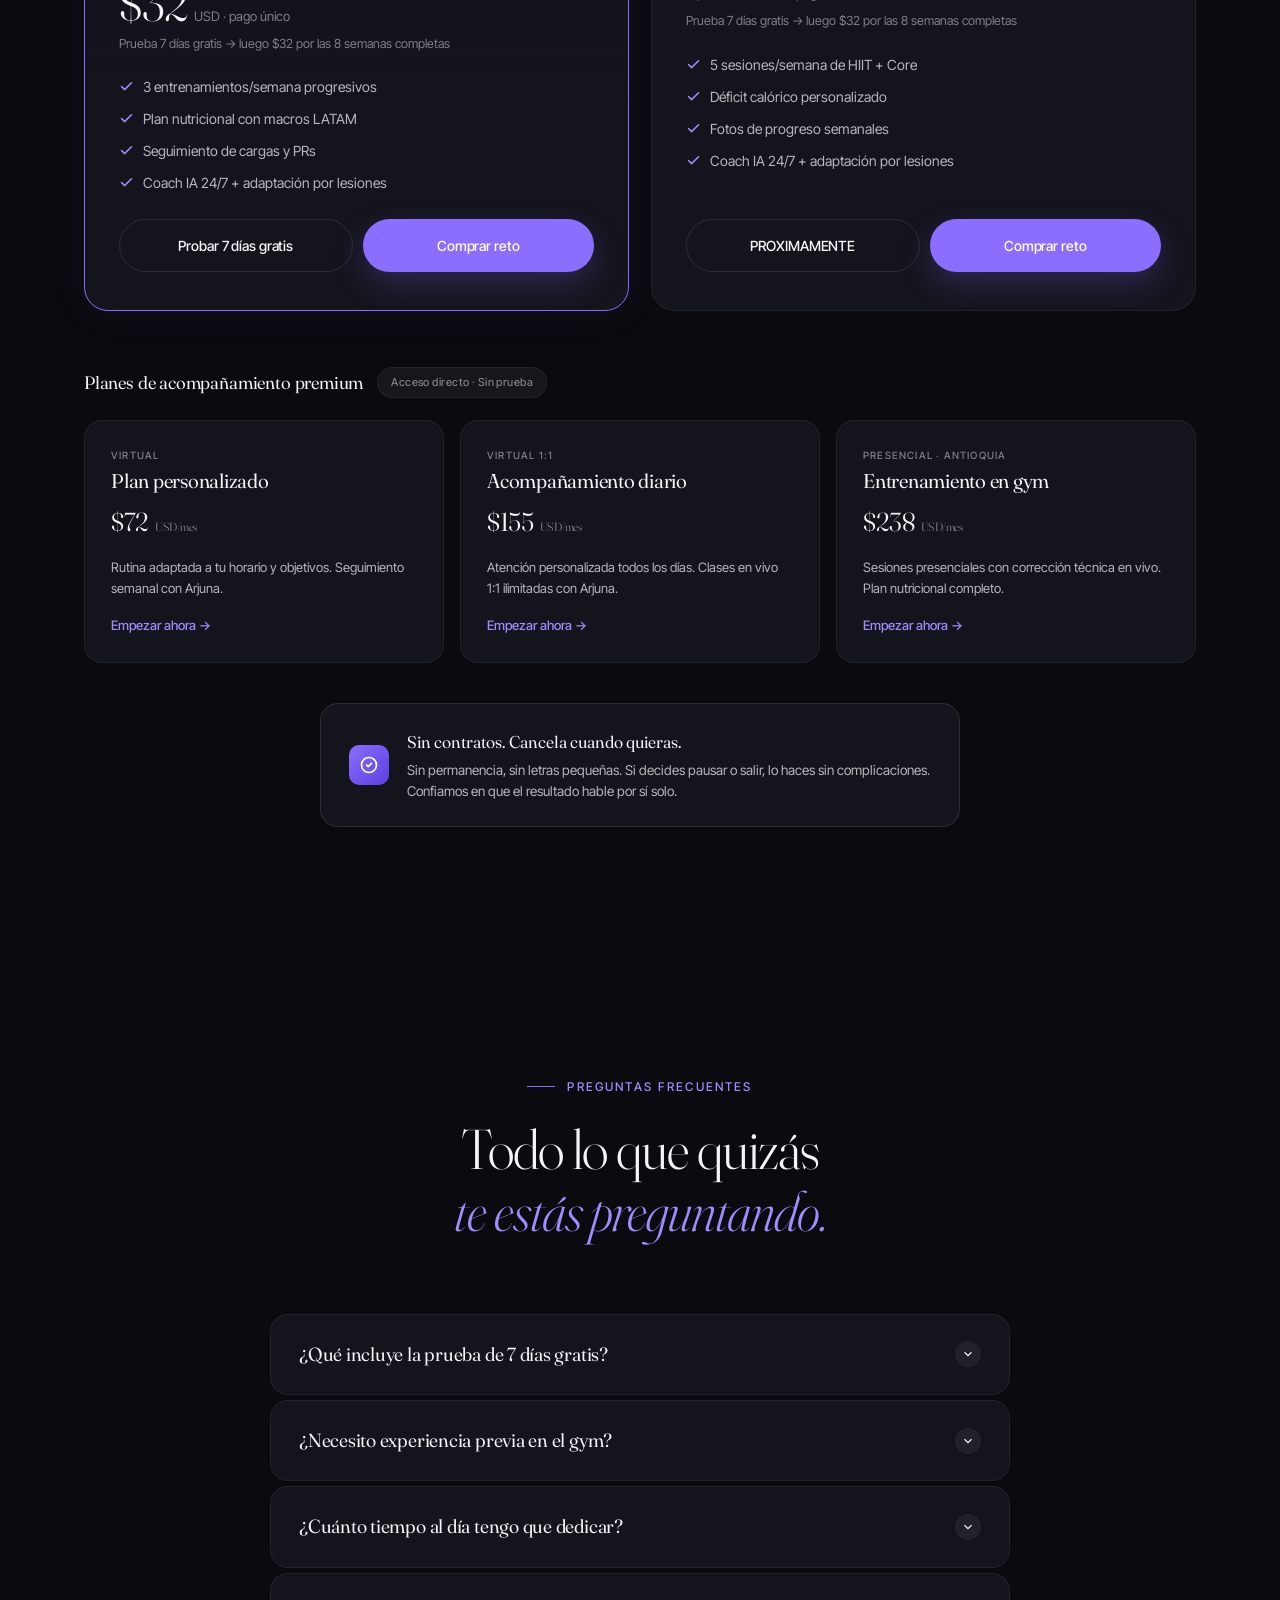
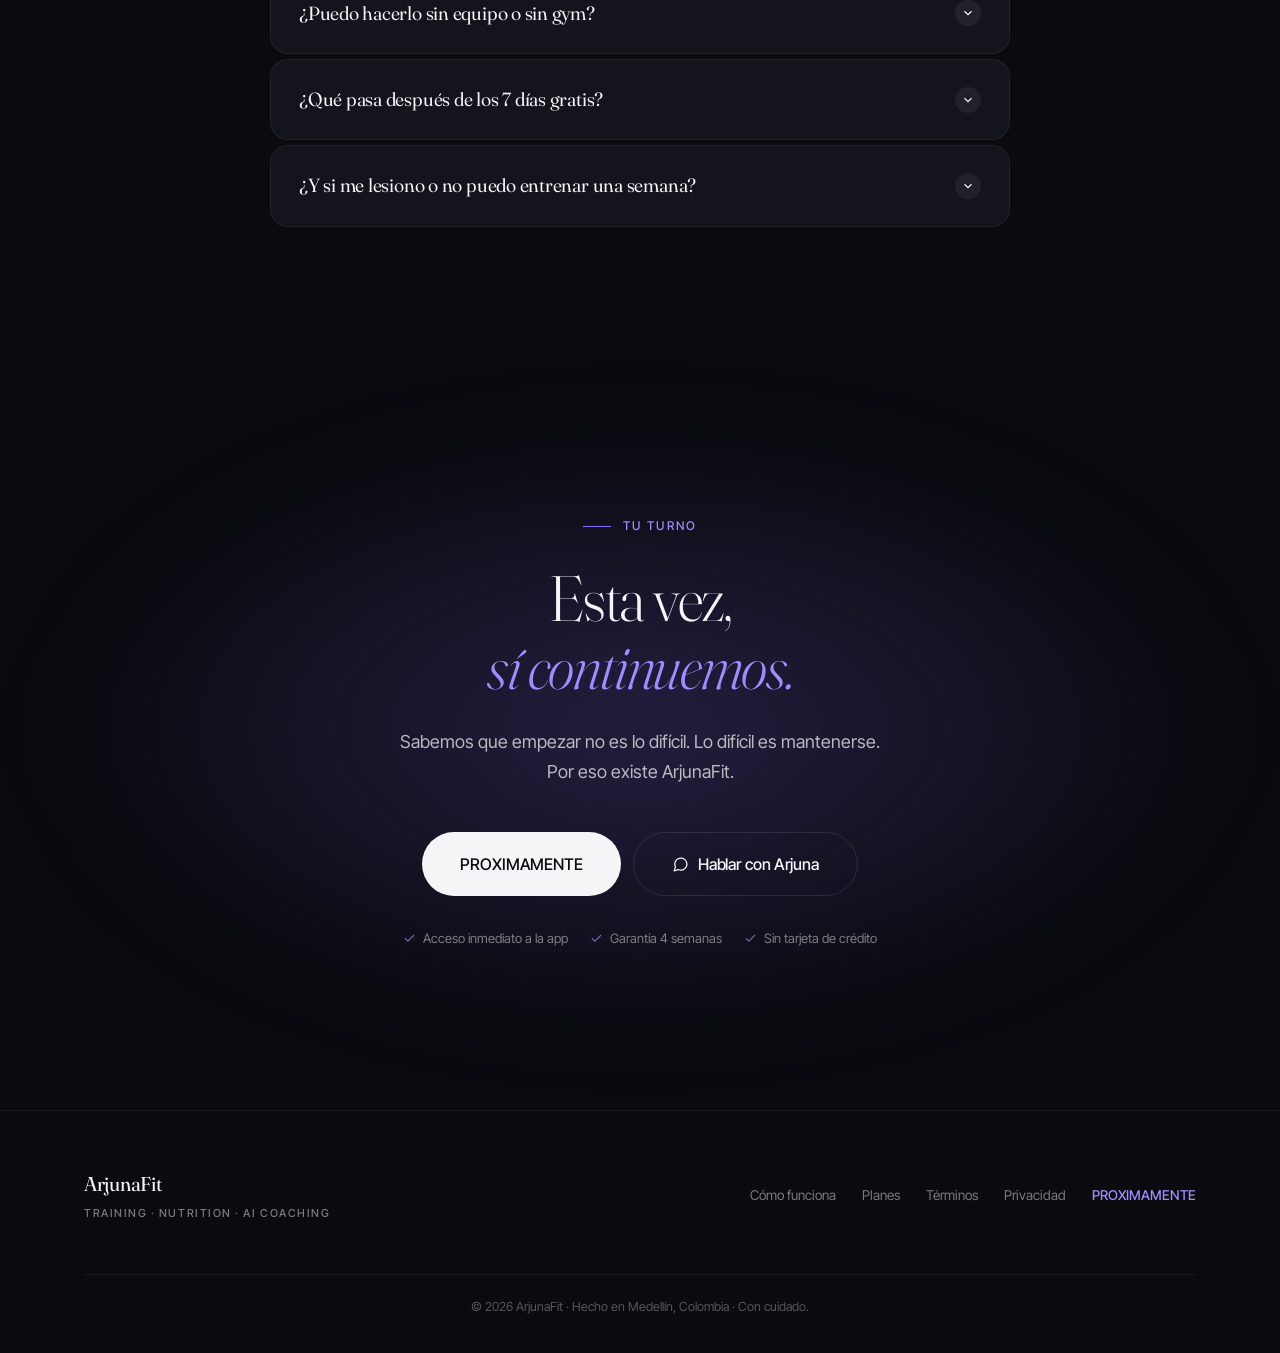
==== commit ca846f63: "Add files via upload" ====
--- a/index.html
+++ b/index.html
@@ -1085,7 +1085,7 @@
   <a href="#testimonios">Resultados</a>
   <a href="#planes">Planes</a>
   <a href="#faq">Preguntas</a>
-  <a href="https://arjunafit.app" class="mmenu__cta">Entrar a la app</a>
+  <a href="https://arjunafit.app" class="mmenu__cta">PROXIMAMENTE</a>
 </div>
 
 <!-- ═══ HERO ══════════════════════════════════════════════════════ -->
@@ -1105,7 +1105,7 @@
         </p>
         <div class="hero__cta-row">
           <a href="https://arjunafit.app" class="btn btn--primary btn--lg">
-            Proximamente
+            PROXIMAMENTE
           </a>
           <a href="#como-funciona" class="btn btn--ghost btn--lg">Ver cómo funciona</a>
         </div>
@@ -1654,7 +1654,7 @@
           <li><svg fill="none" stroke-width="2.5" stroke-linecap="round" viewBox="0 0 24 24"><polyline points="20 6 9 17 4 12"/></svg>Coach IA 24/7 + adaptación por lesiones</li>
         </ul>
         <div class="price-ctas">
-          <a href="https://arjunafit.app" class="btn btn--ghost">Probar 7 días gratis</a>
+          <a href="https://arjunafit.app" class="btn btn--ghost">PROXIMAMENTE</a>
           <a href="https://pay.hotmart.com/X103890862C?bid=1771573313683" class="btn btn--accent">Comprar reto</a>
         </div>
       </article>
@@ -1727,7 +1727,7 @@
     <h2 class="cta-final__title">Esta vez,<br><em>sí continuemos.</em></h2>
     <p class="cta-final__sub">Sabemos que empezar no es lo difícil. Lo difícil es mantenerse. Por eso existe ArjunaFit.</p>
     <div class="cta-final__row">
-      <a href="https://arjunafit.app" class="btn btn--primary btn--lg">Proximamente</a>
+      <a href="https://arjunafit.app" class="btn btn--primary btn--lg">PROXIMAMENTE</a>
       <a href="https://wa.me/573207301621?text=Hola%20Arjuna!%20Quiero%20m%C3%A1s%20info" class="btn btn--ghost btn--lg">
         <svg viewBox="0 0 24 24" width="17" height="17" fill="none" stroke="currentColor" stroke-width="1.8" stroke-linecap="round" stroke-linejoin="round"><path d="M21 11.5a8.38 8.38 0 0 1-.9 3.8 8.5 8.5 0 0 1-7.6 4.7 8.38 8.38 0 0 1-3.8-.9L3 21l1.9-5.7a8.38 8.38 0 0 1-.9-3.8 8.5 8.5 0 0 1 4.7-7.6 8.38 8.38 0 0 1 3.8-.9h.5a8.48 8.48 0 0 1 8 8v.5z"/></svg>
         Hablar con Arjuna
@@ -1747,7 +1747,7 @@
     <strong>7 días gratis</strong>
     Sin tarjeta · Cancela cuando quieras
   </div>
-  <a href="https://arjunafit.app" class="btn btn--accent">Proximamente</a>
+  <a href="https://arjunafit.app" class="btn btn--accent">PROXIMAMENTE</a>
 </div>
 
 <!-- ═══ FOOTER ════════════════════════════════════════════════════ -->
@@ -1762,7 +1762,7 @@
       <li><a href="#planes">Planes</a></li>
       <li><a href="https://arjunafit.com/terminos.html">Términos</a></li>
       <li><a href="https://arjunafit.com/privacidad.html">Privacidad</a></li>
-      <li><a href="https://arjunafit.app" class="footer__app-link">Entrar a la app</a></li>
+      <li><a href="https://arjunafit.app" class="footer__app-link">PROXIMAMENTE</a></li>
     </ul>
     <div class="footer__copy">© <span id="yr">2026</span> ArjunaFit · Hecho en Medellín, Colombia · Con cuidado.</div>
   </div>
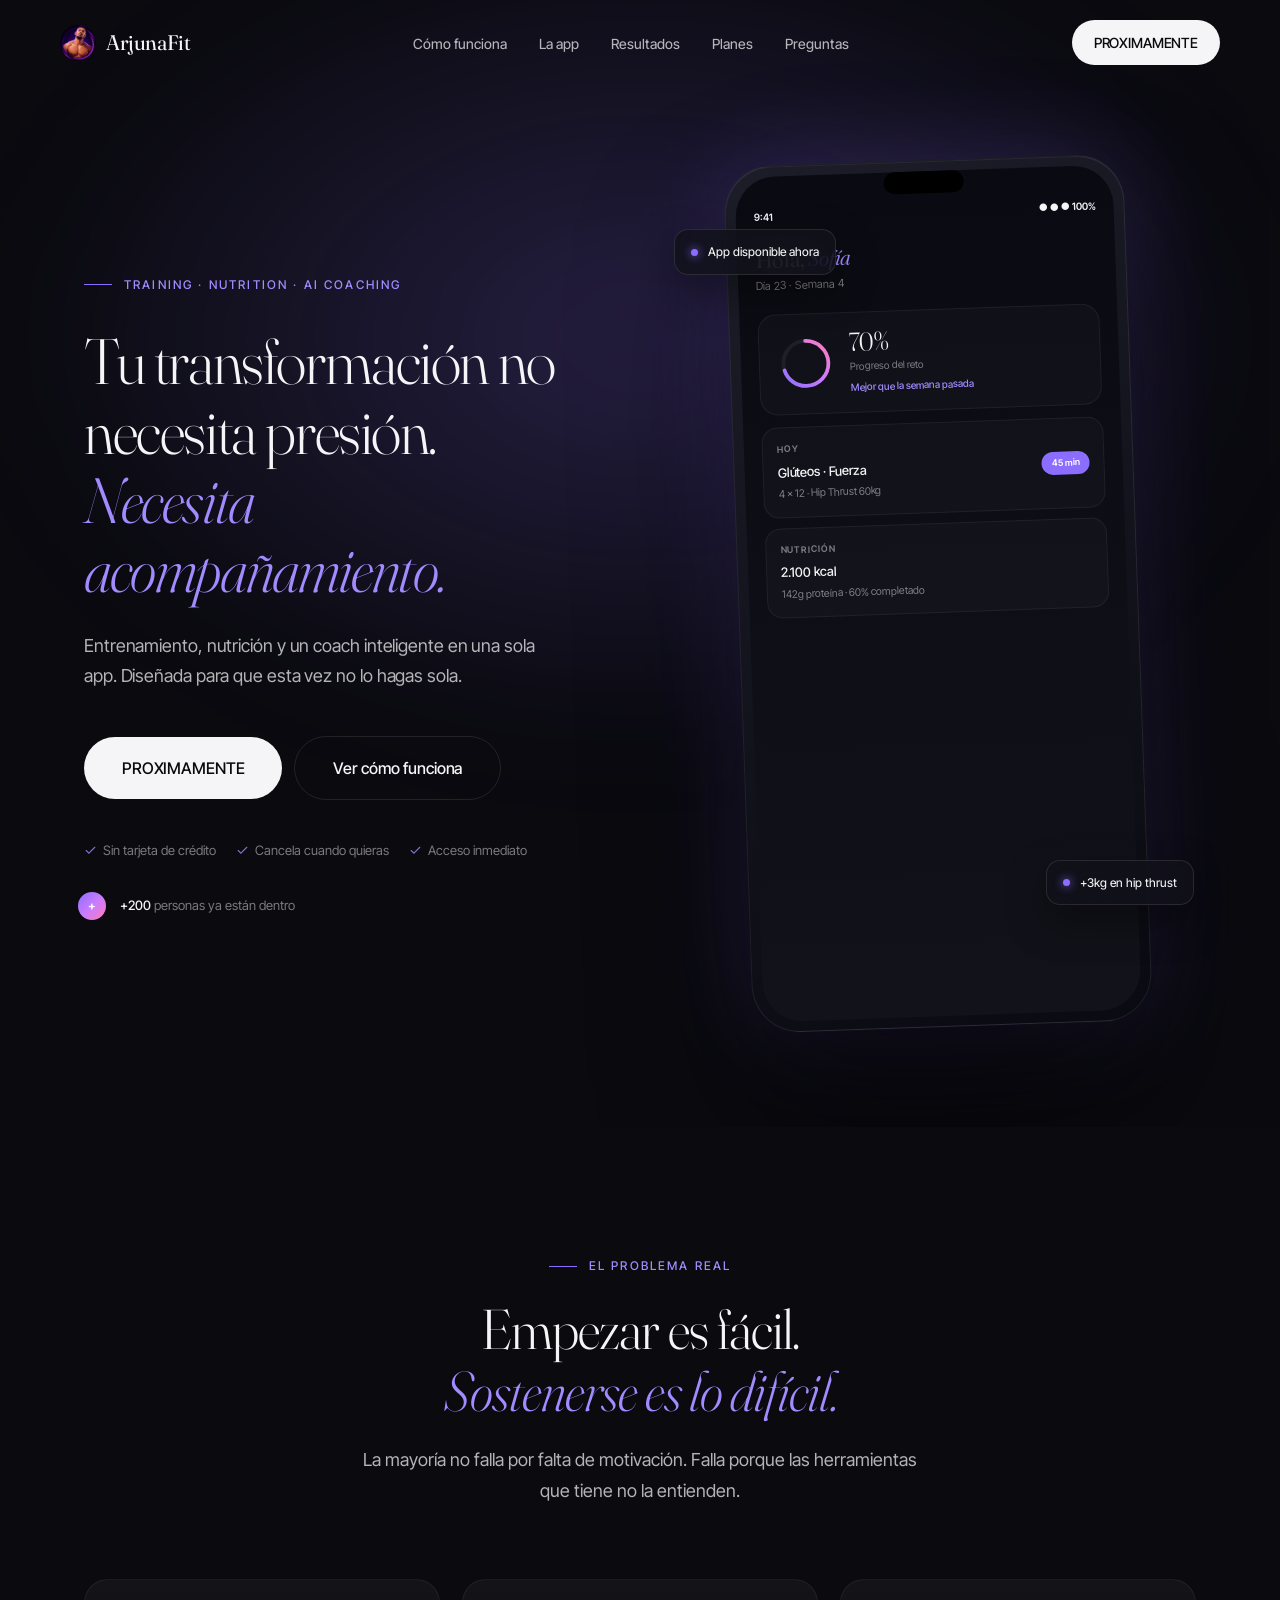
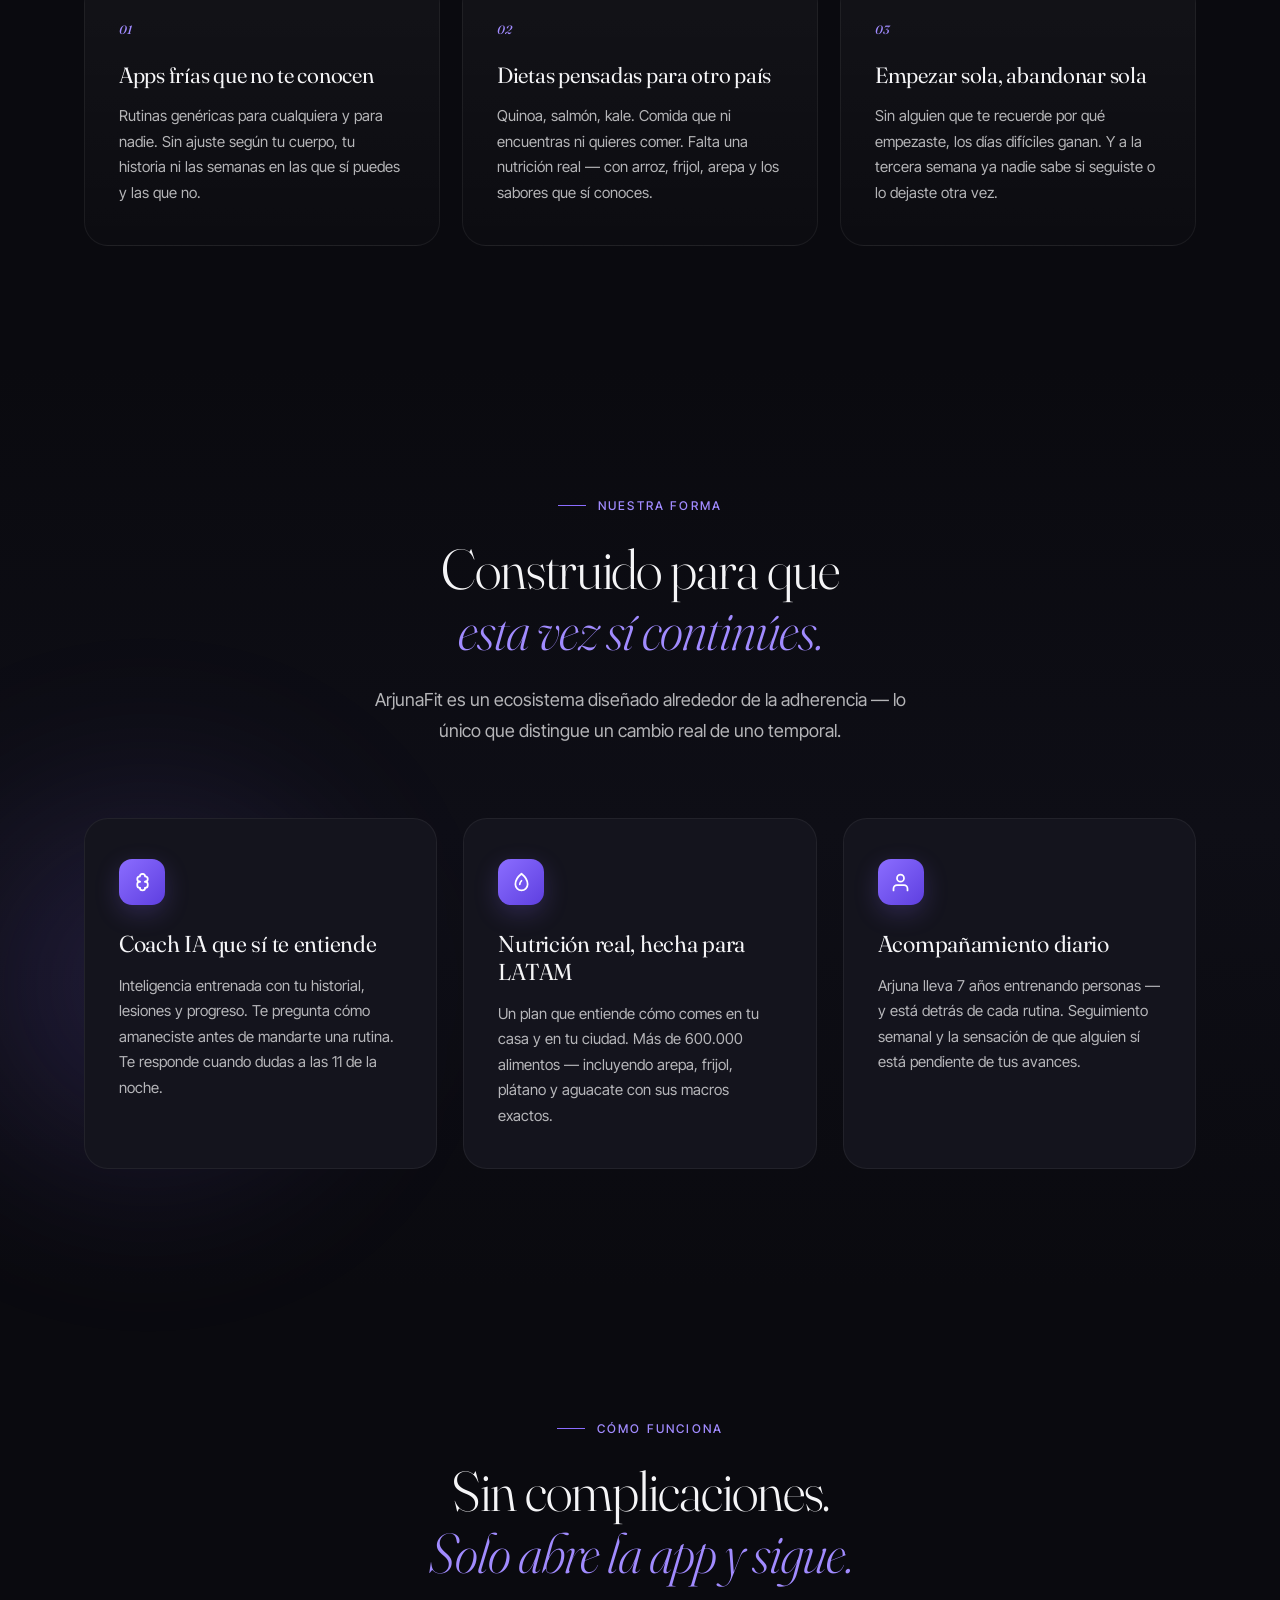
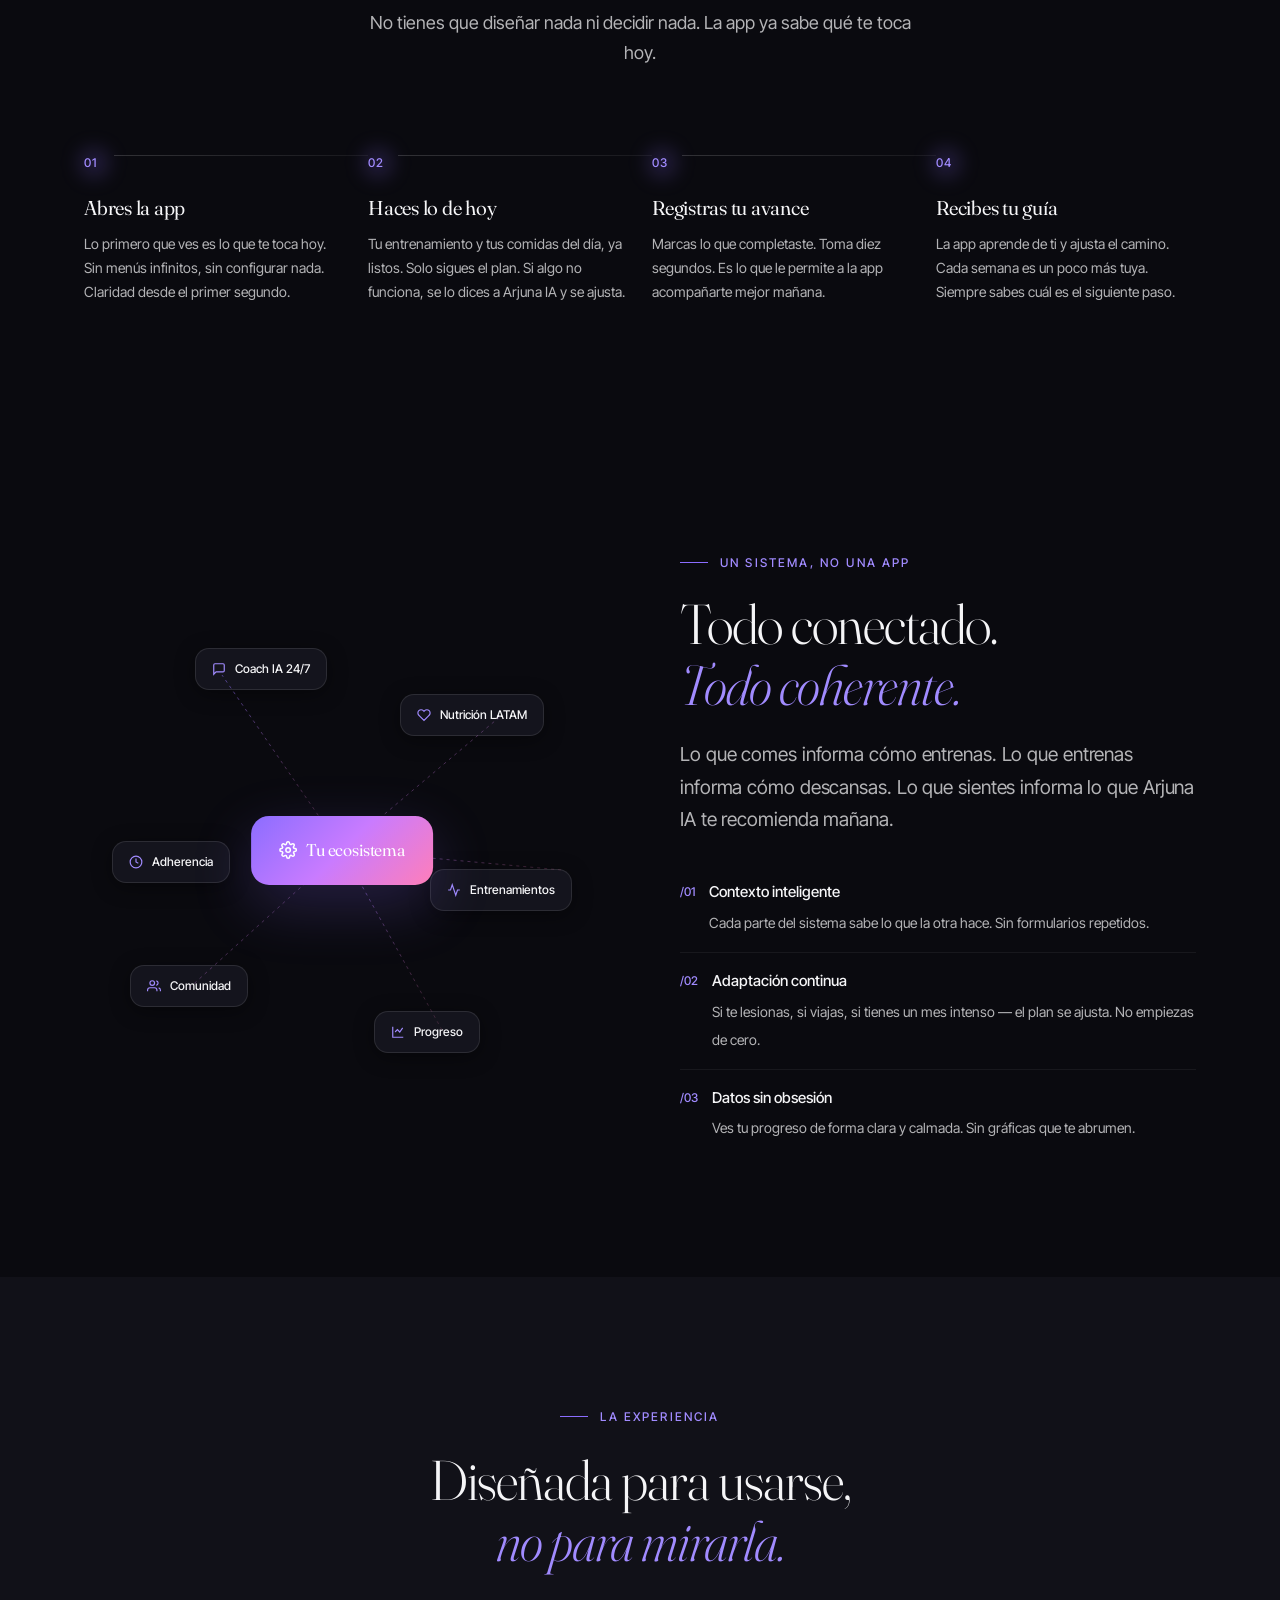
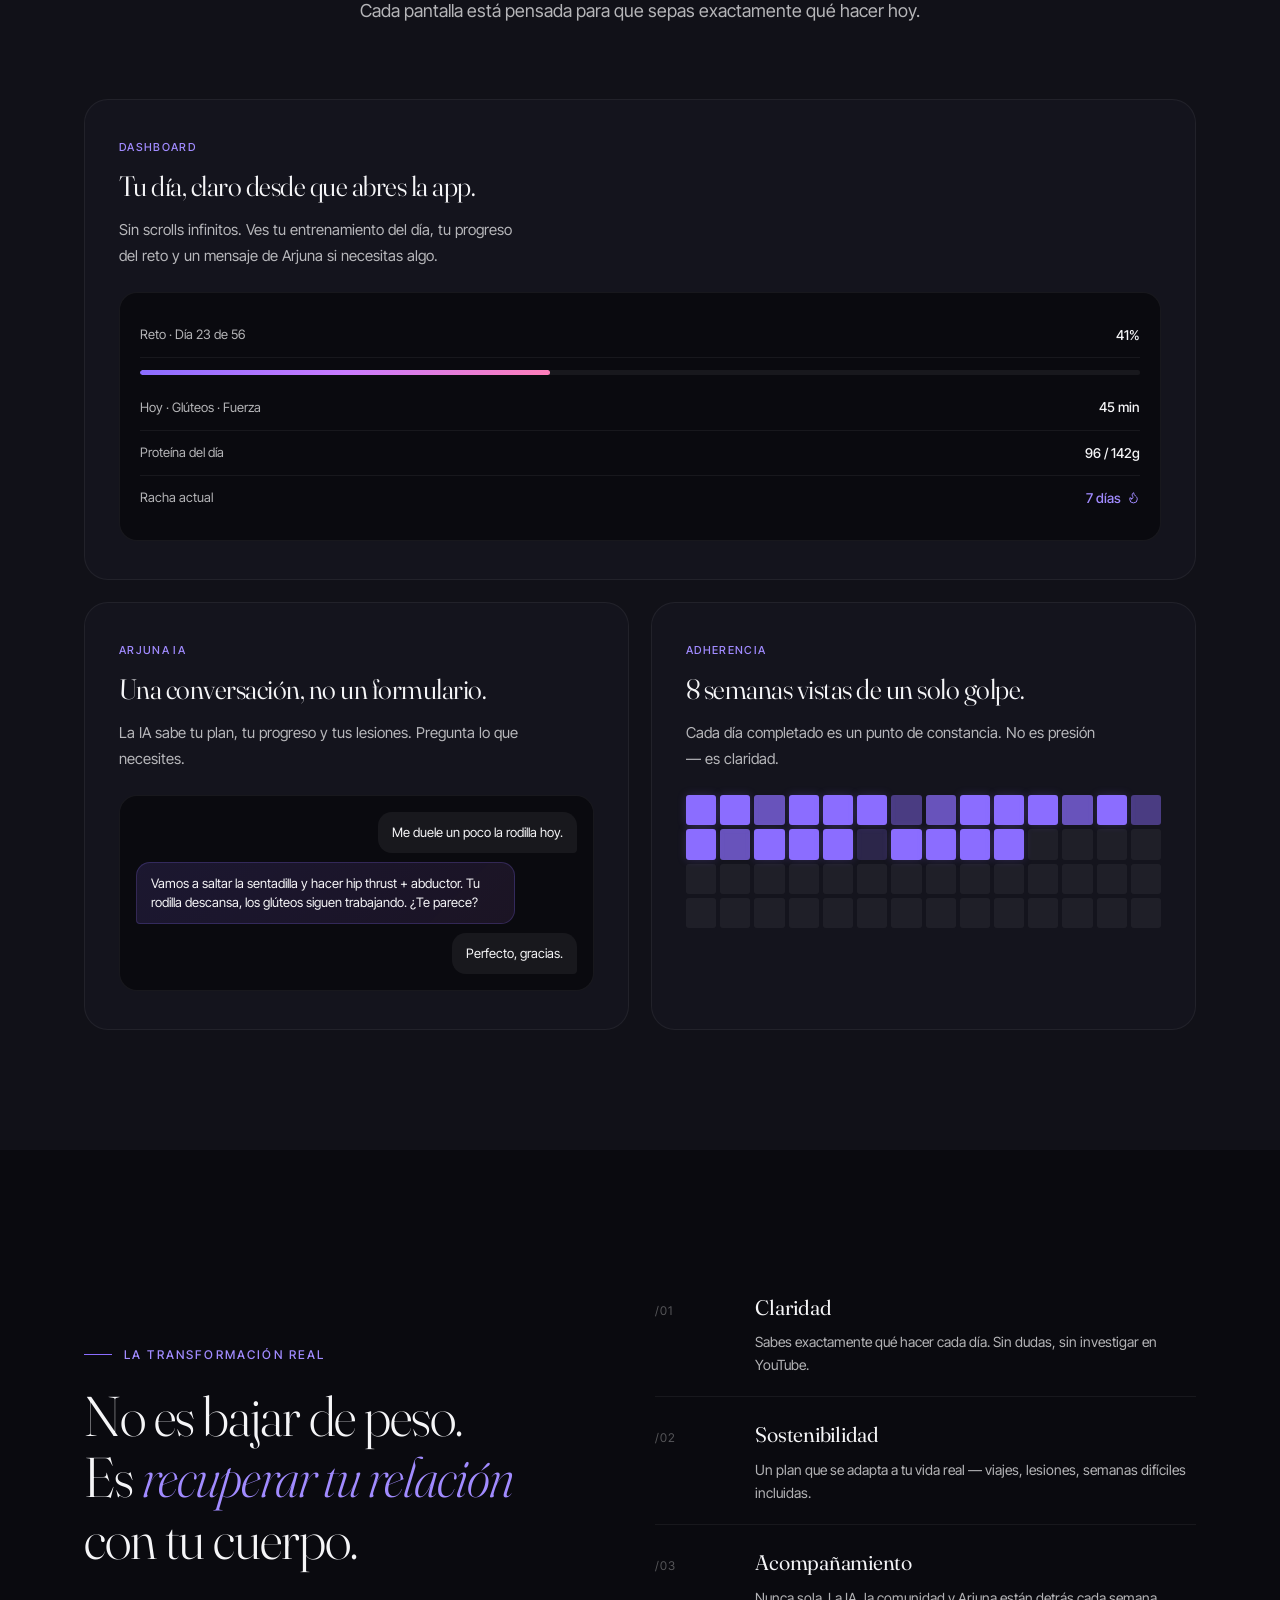
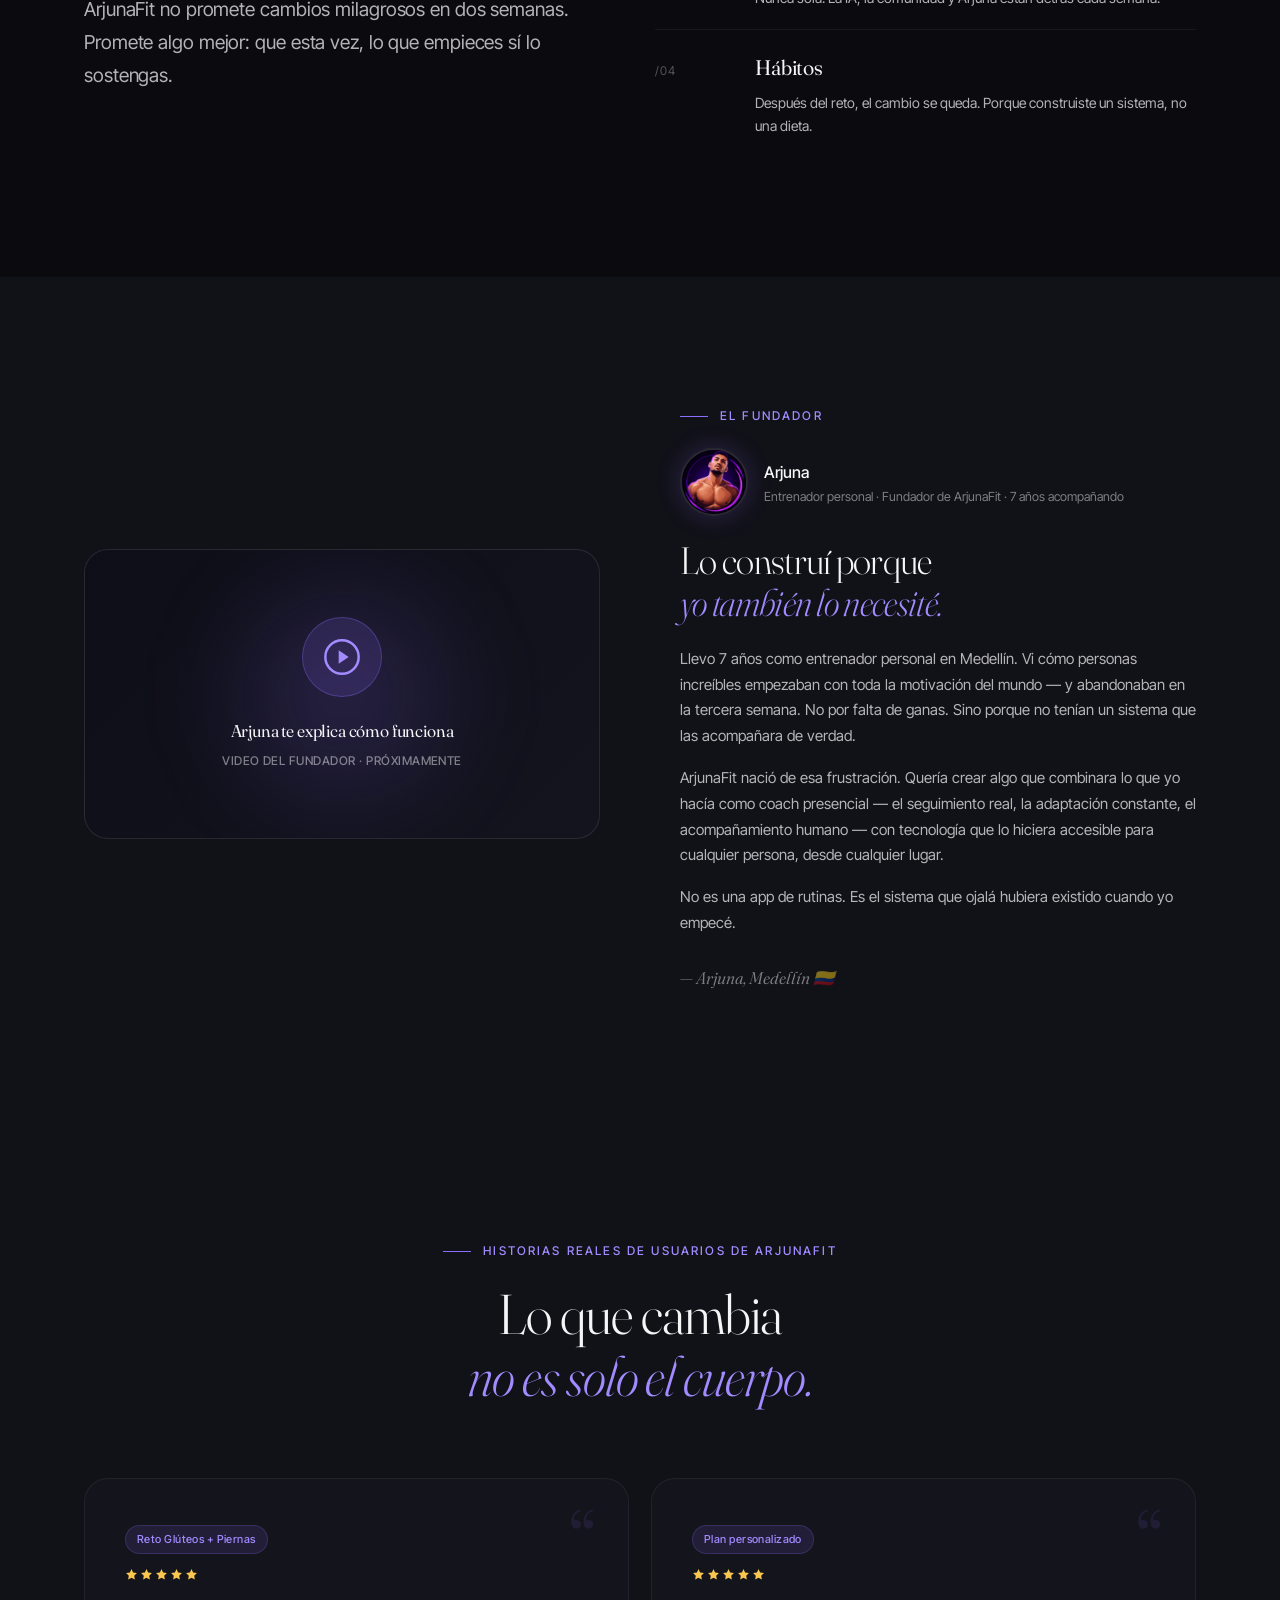
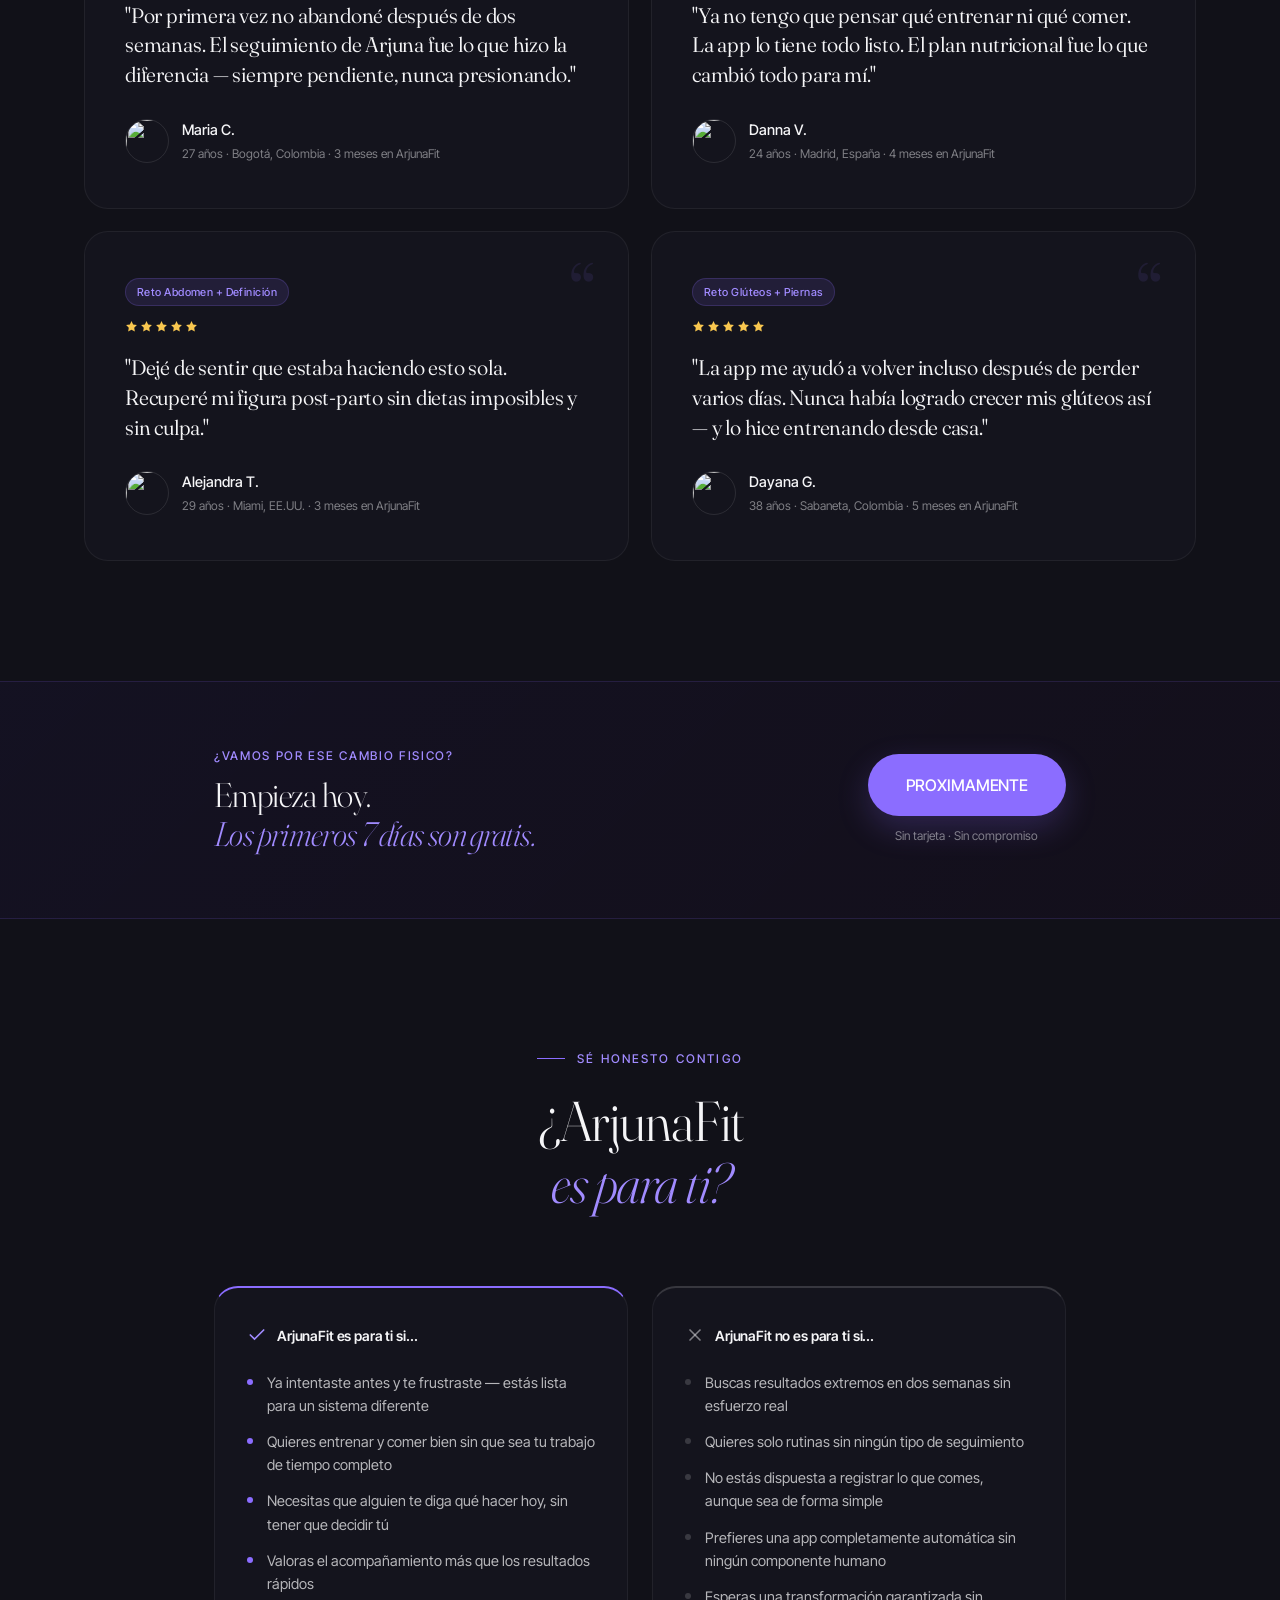
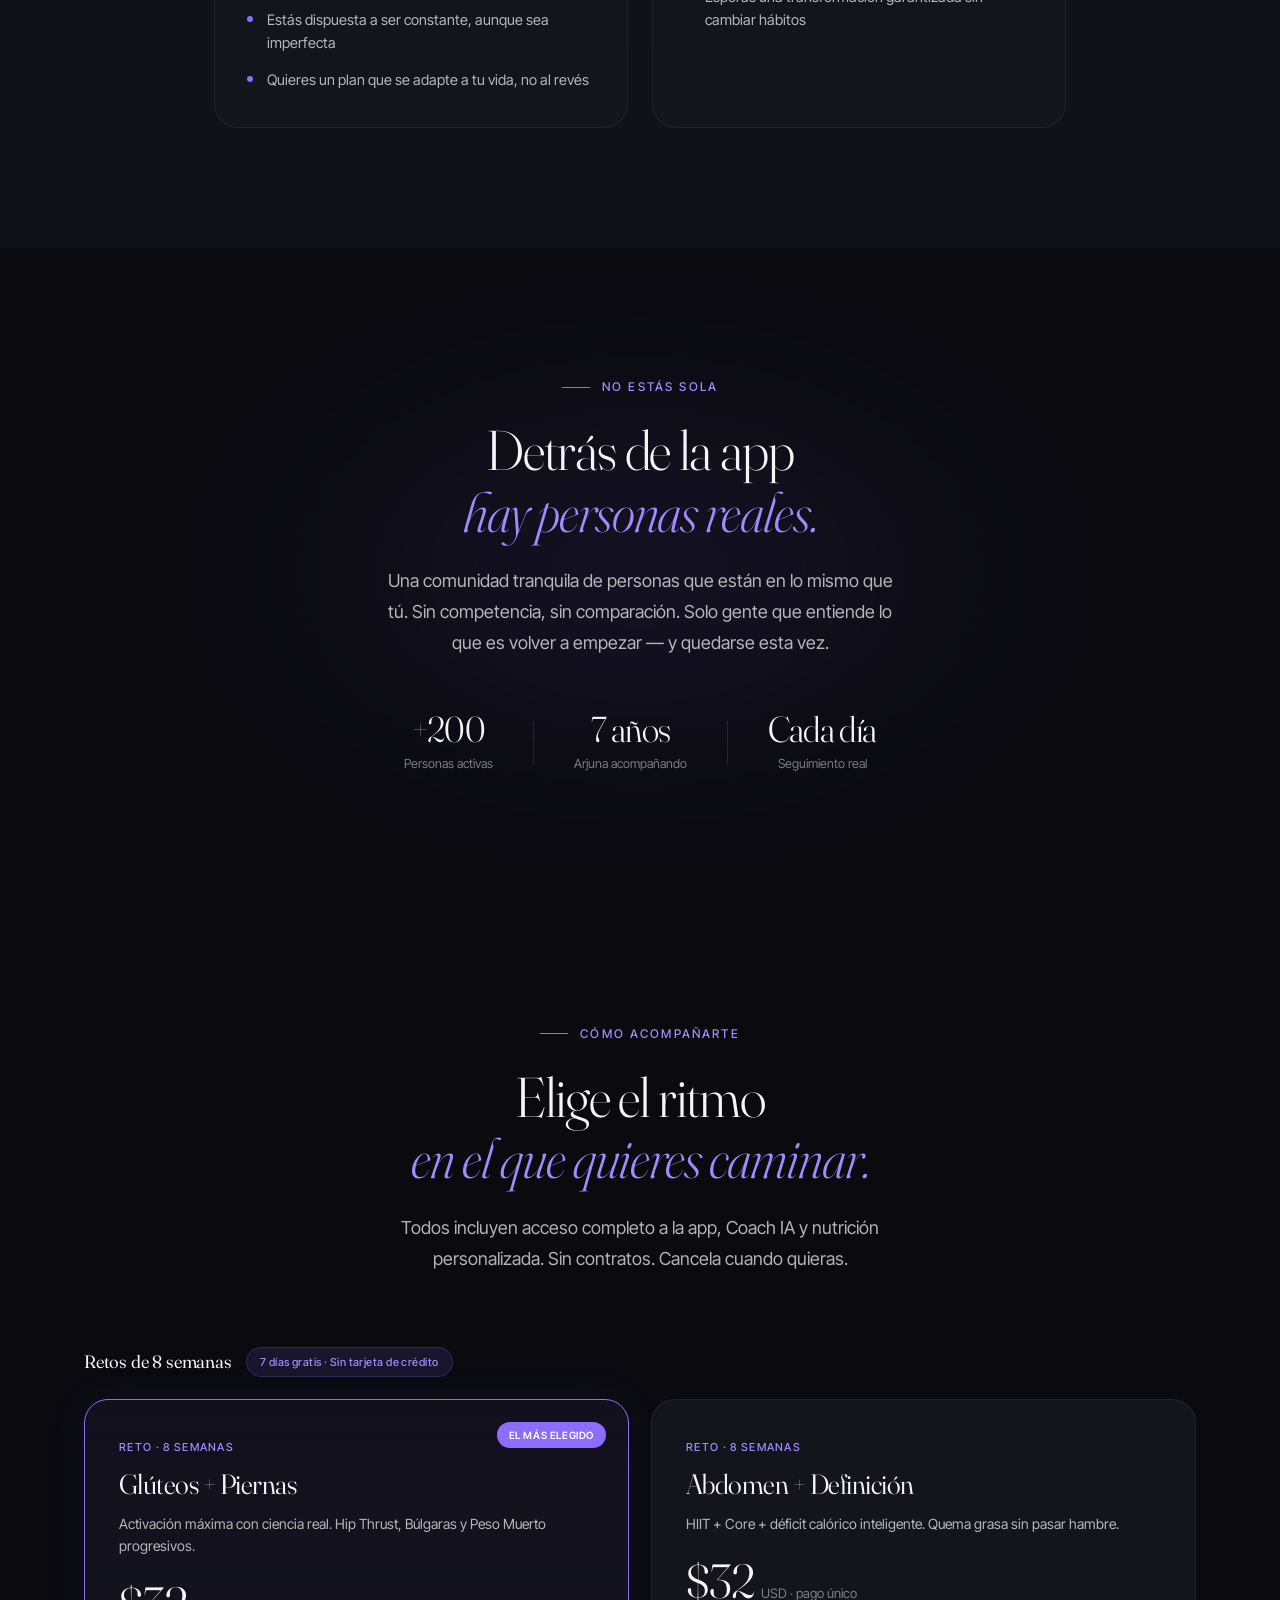
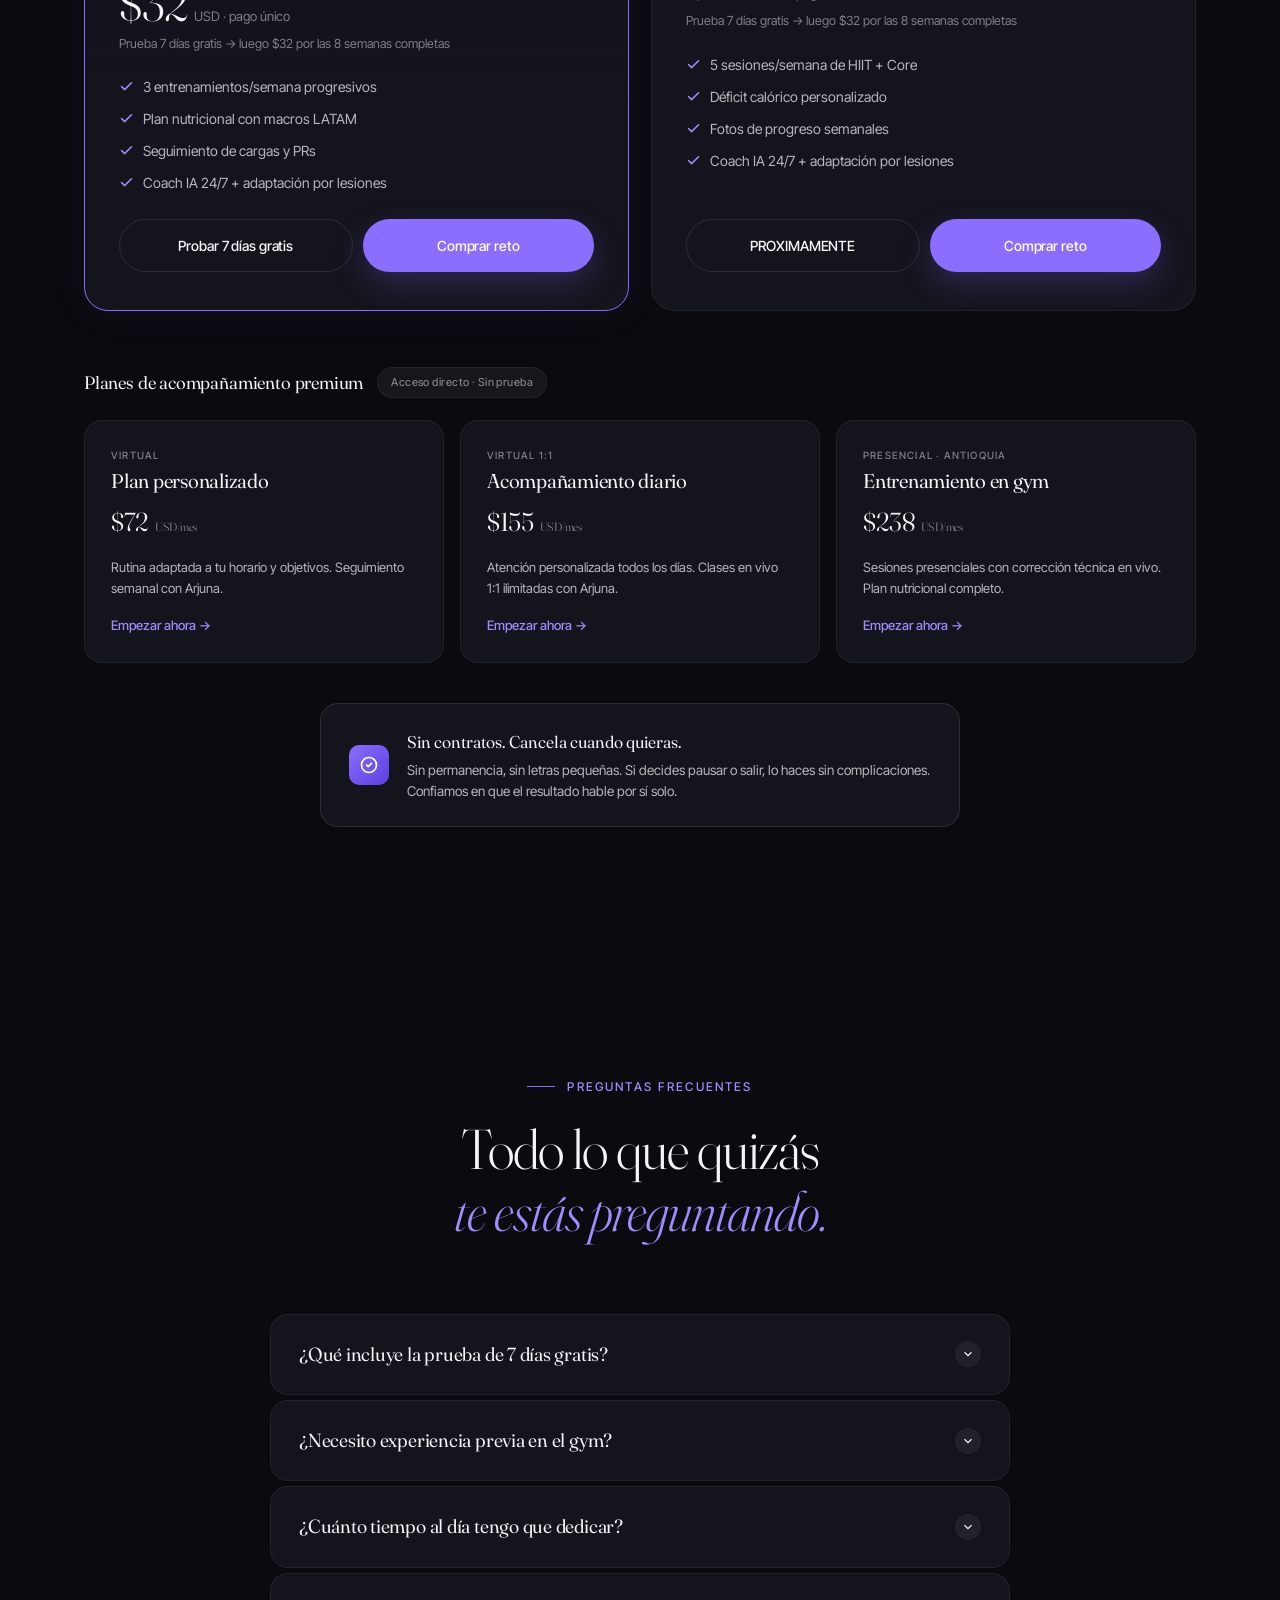
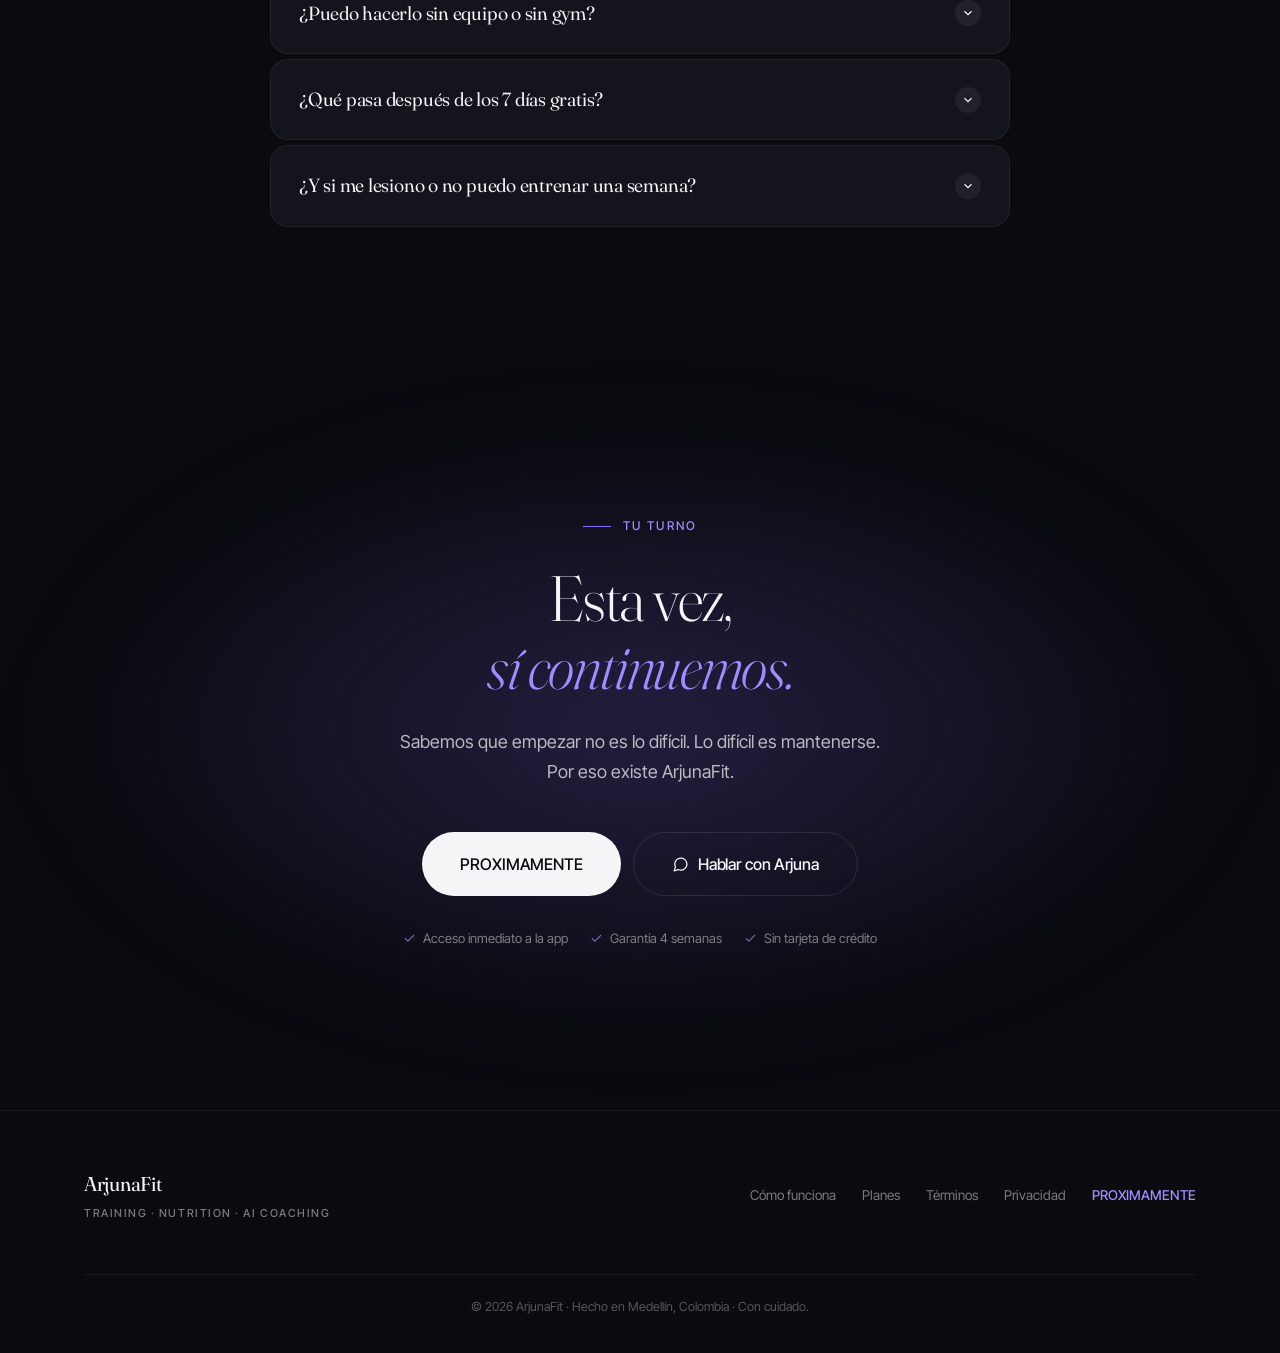
==== commit 0463c1b5: "Add files via upload" ====
--- a/index.html
+++ b/index.html
@@ -1068,7 +1068,7 @@
       <li><a href="#planes">Planes</a></li>
       <li><a href="#faq">Preguntas</a></li>
     </ul>
-    <a href="https://arjunafit.app" class="nav__cta">Entrar a la app</a>
+    <a href="https://arjunafit.app" class="nav__cta">PROXIMAMENTE</a>
     <button class="nav__mob" aria-label="Abrir menú">
       <svg width="19" height="19" viewBox="0 0 24 24" fill="none" stroke="currentColor" stroke-width="2" stroke-linecap="round"><line x1="3" y1="7" x2="21" y2="7"/><line x1="3" y1="17" x2="21" y2="17"/></svg>
     </button>
@@ -1540,11 +1540,11 @@
   <div class="container-narrow">
     <div class="mid-cta__inner reveal">
       <div class="mid-cta__text">
-        <p class="mid-cta__label">¿Ya convencida?</p>
+        <p class="mid-cta__label">¿Vamos por ese cambio fisico?</p>
         <h3 class="mid-cta__title">Empieza hoy.<br><span class="italic-accent">Los primeros 7 días son gratis.</span></h3>
       </div>
       <div class="mid-cta__action">
-        <a href="https://arjunafit.app" class="btn btn--accent btn--lg">Empezar 7 días gratis</a>
+        <a href="https://arjunafit.app" class="btn btn--accent btn--lg">PROXIMAMENTE</a>
         <p class="mid-cta__sub">Sin tarjeta · Sin compromiso</p>
       </div>
     </div>
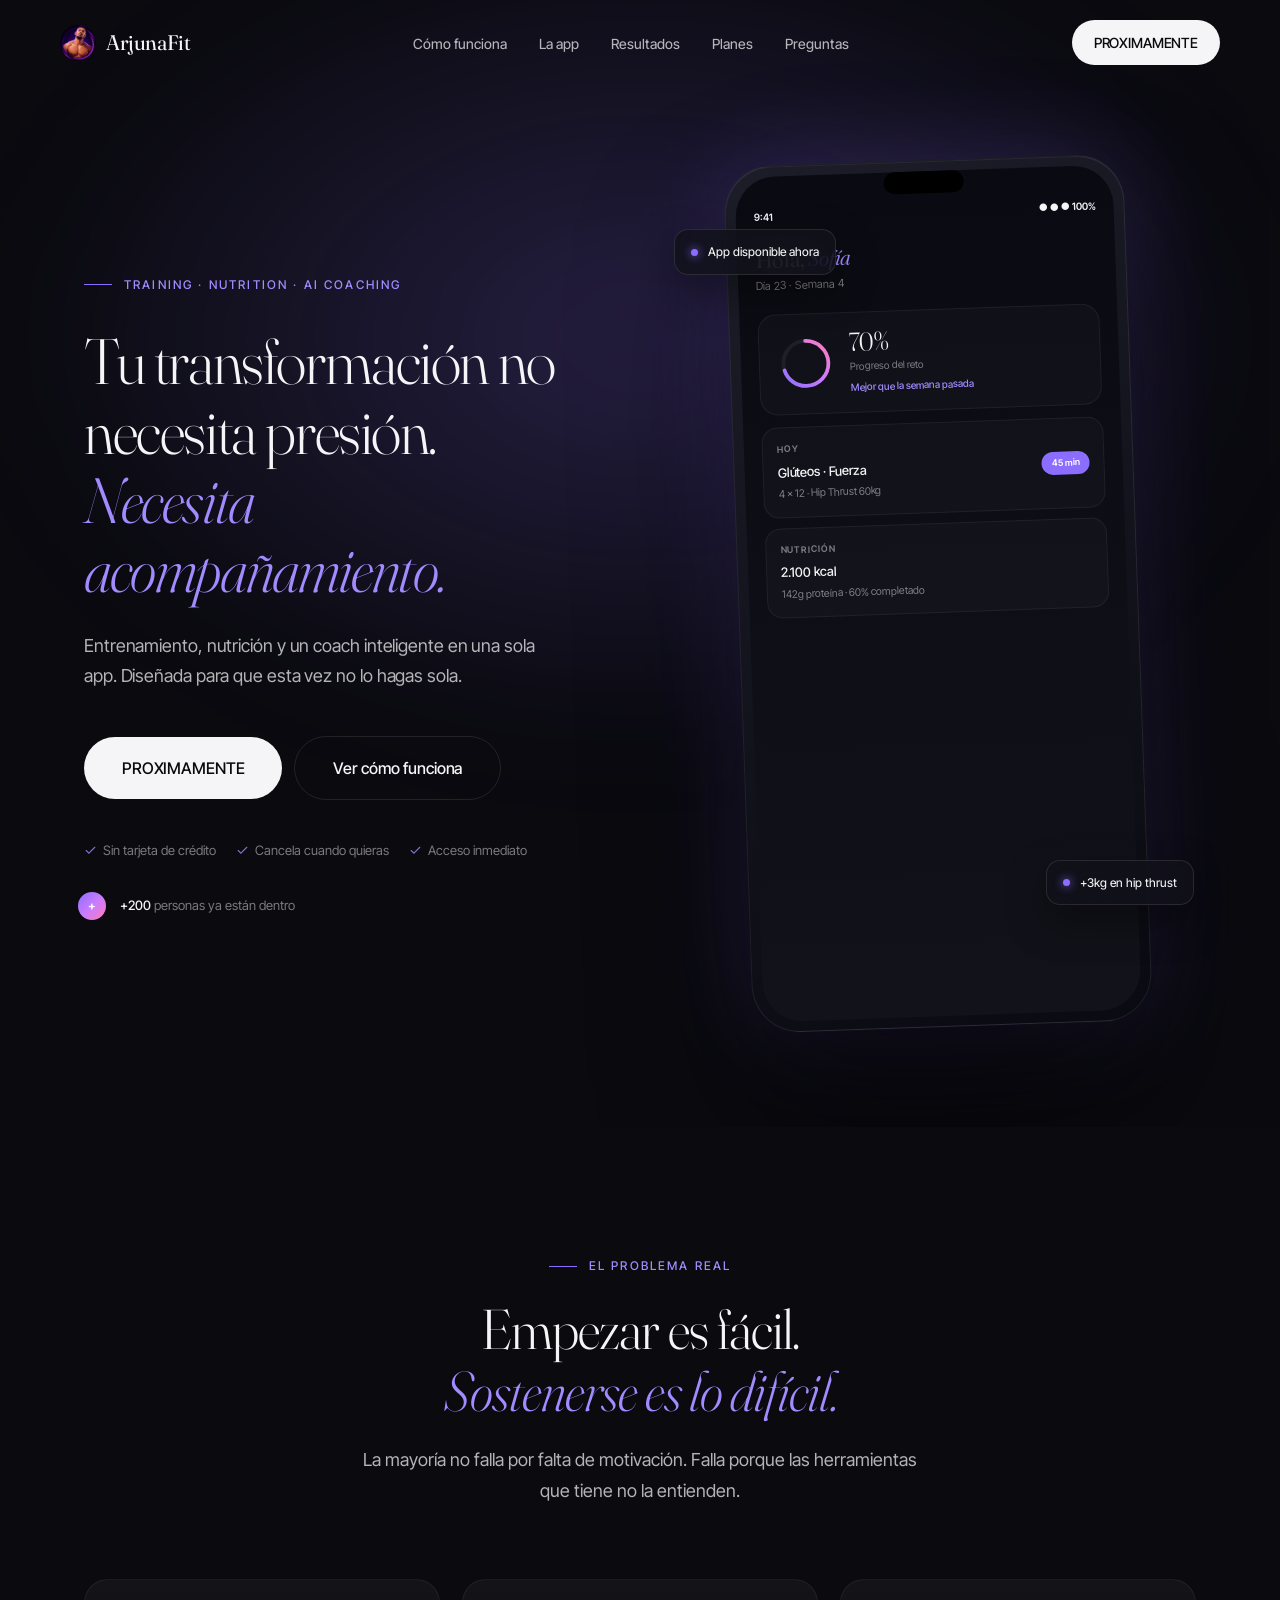
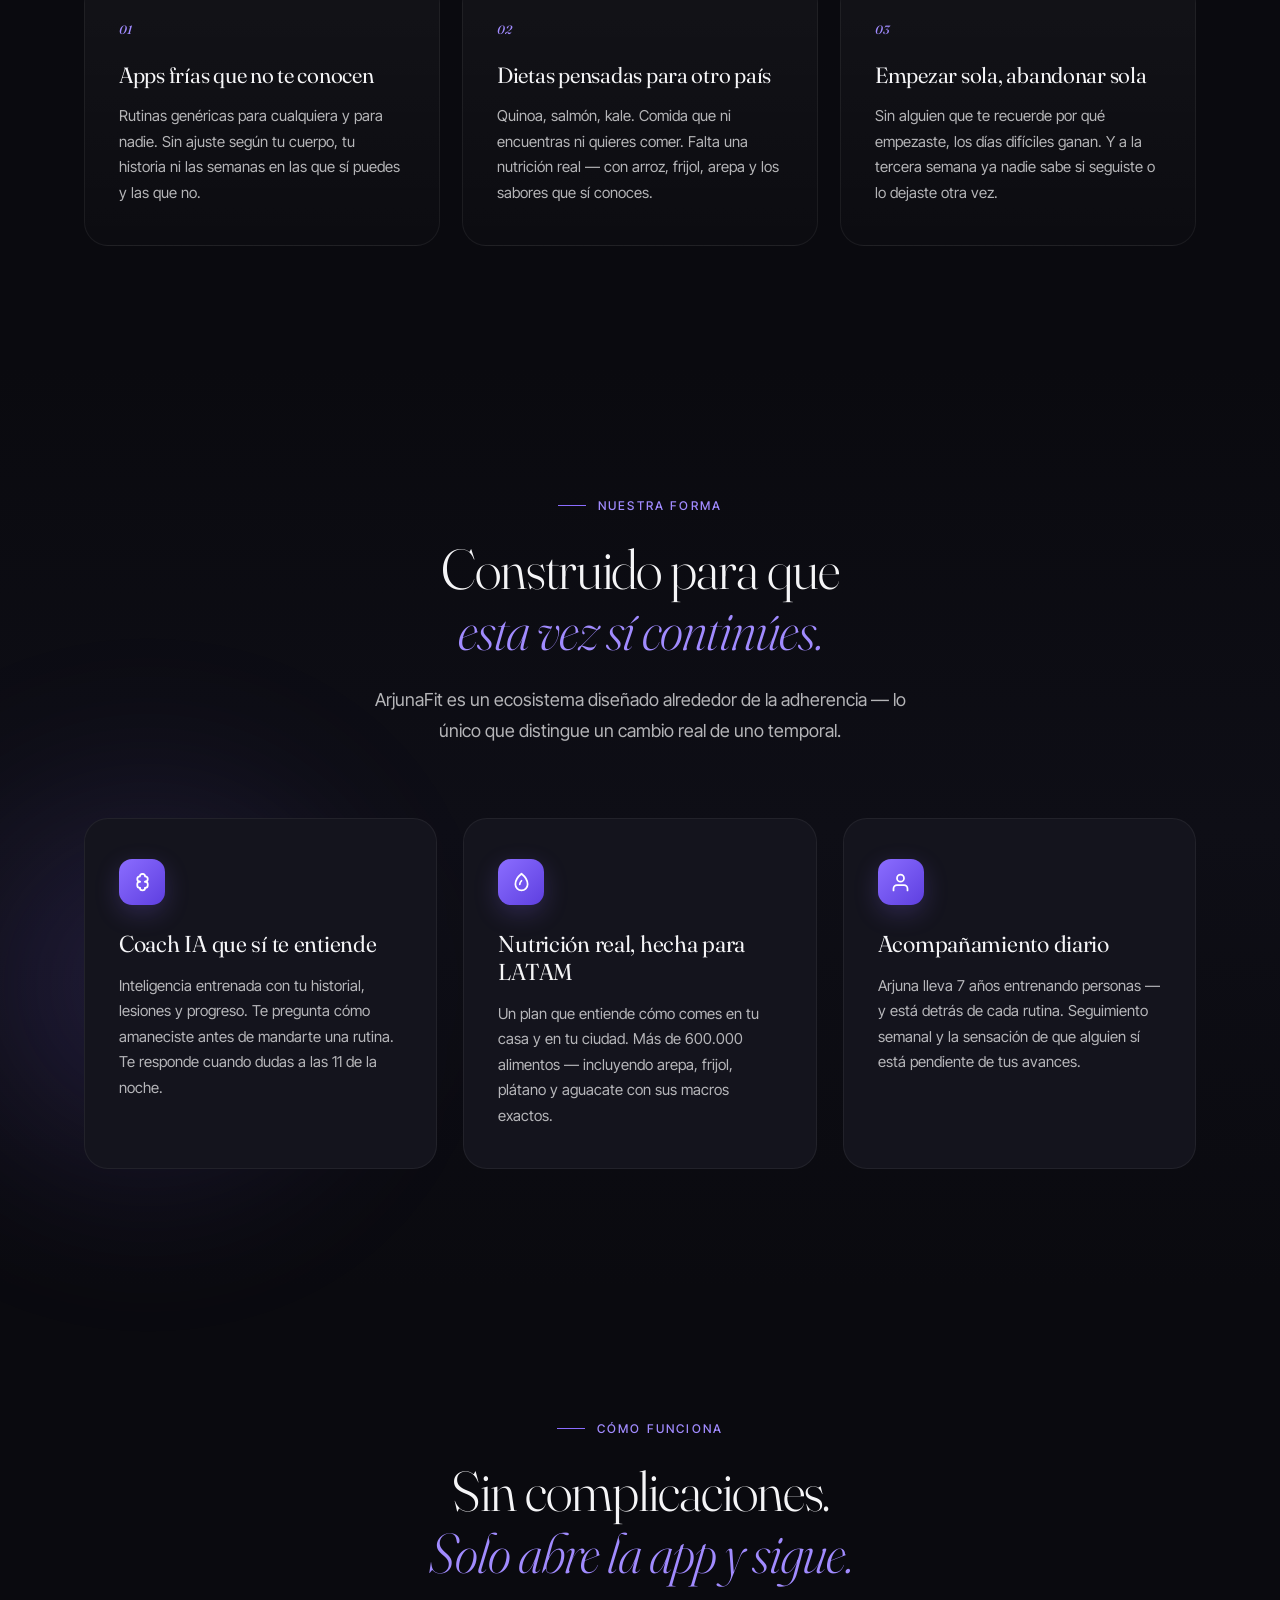
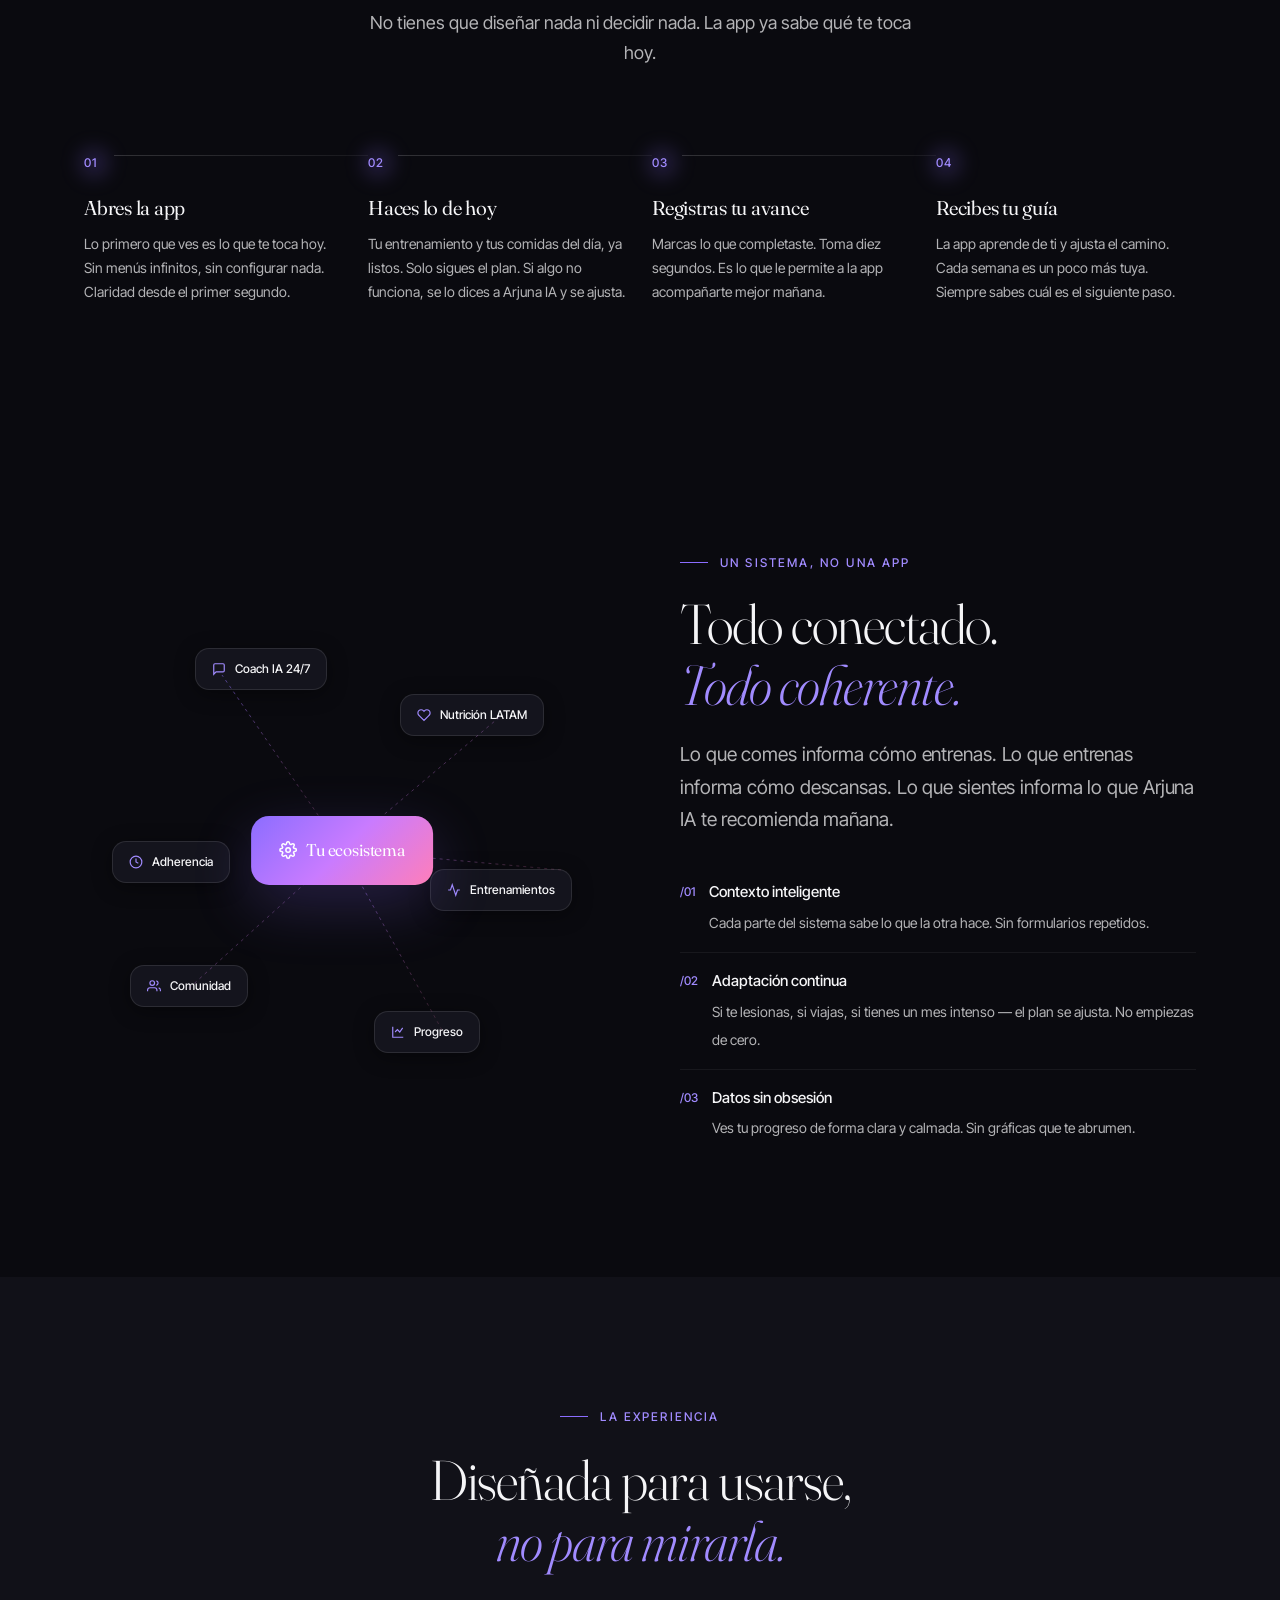
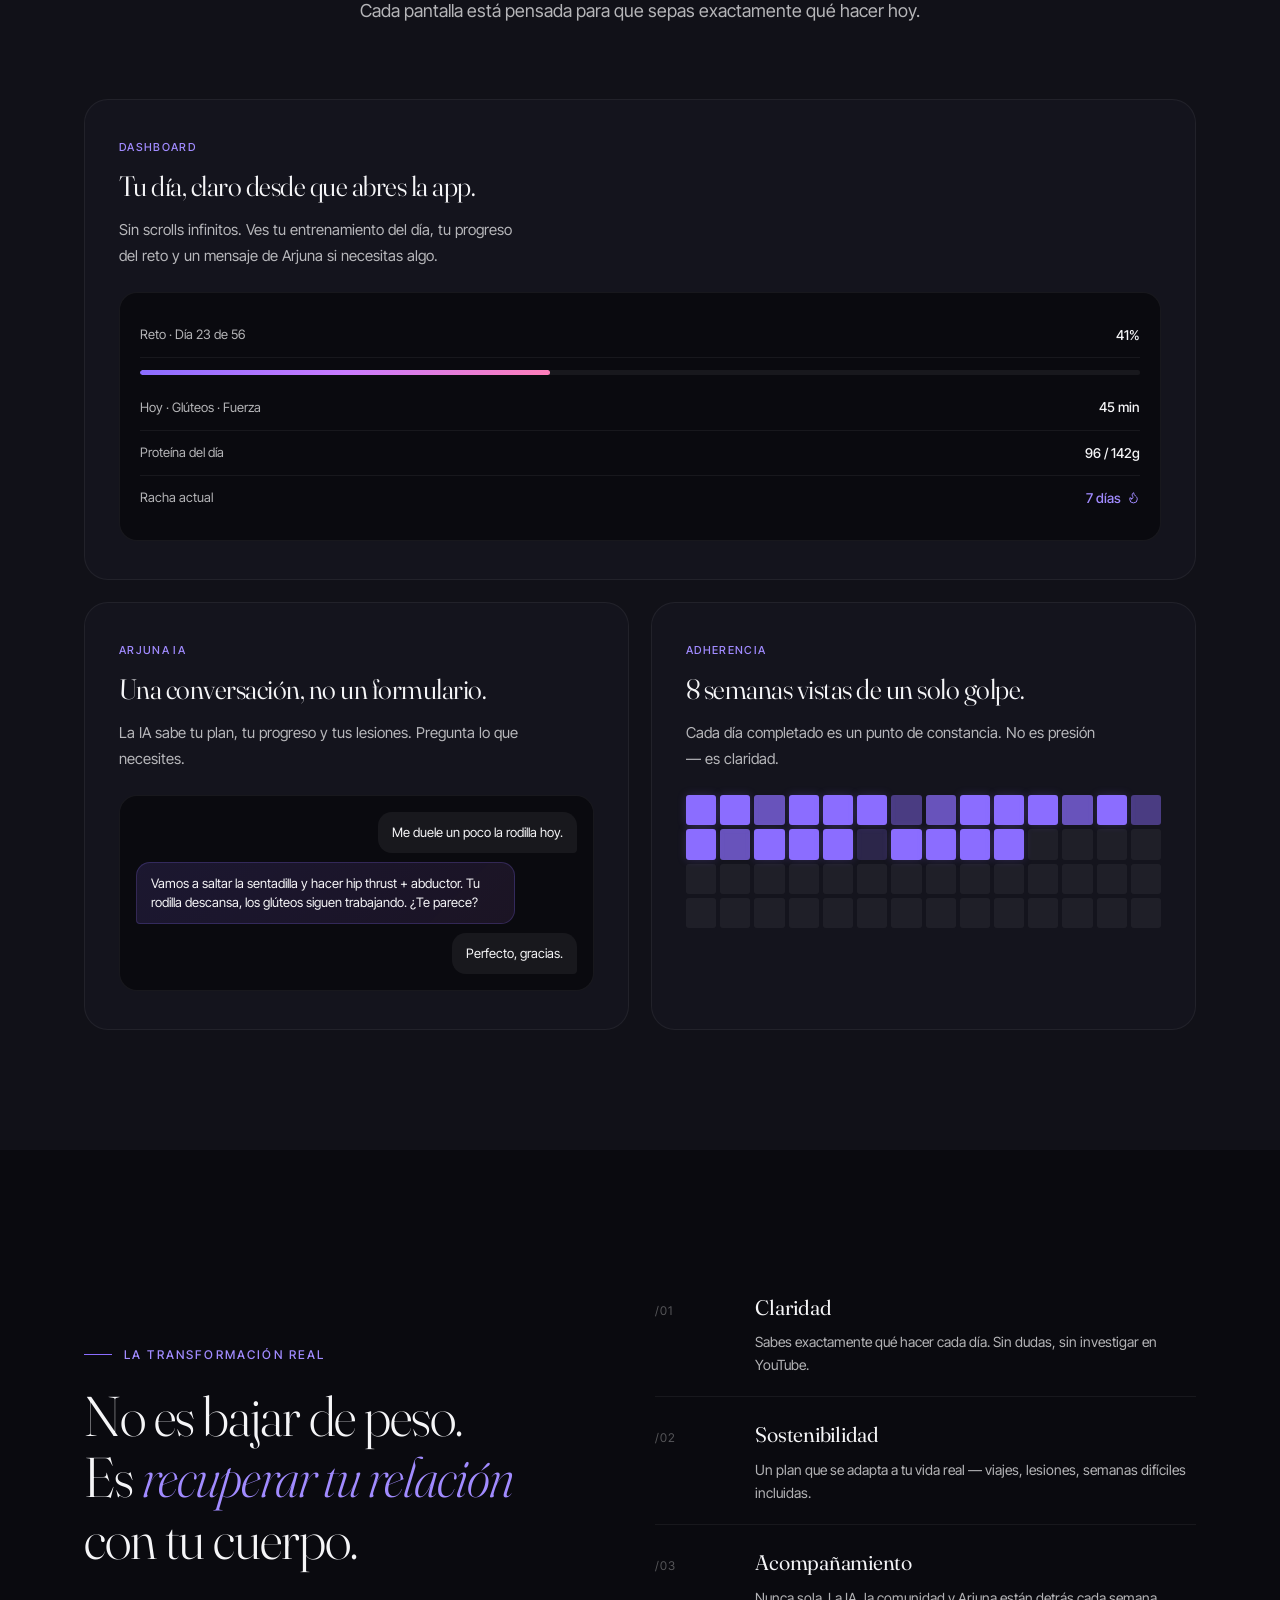
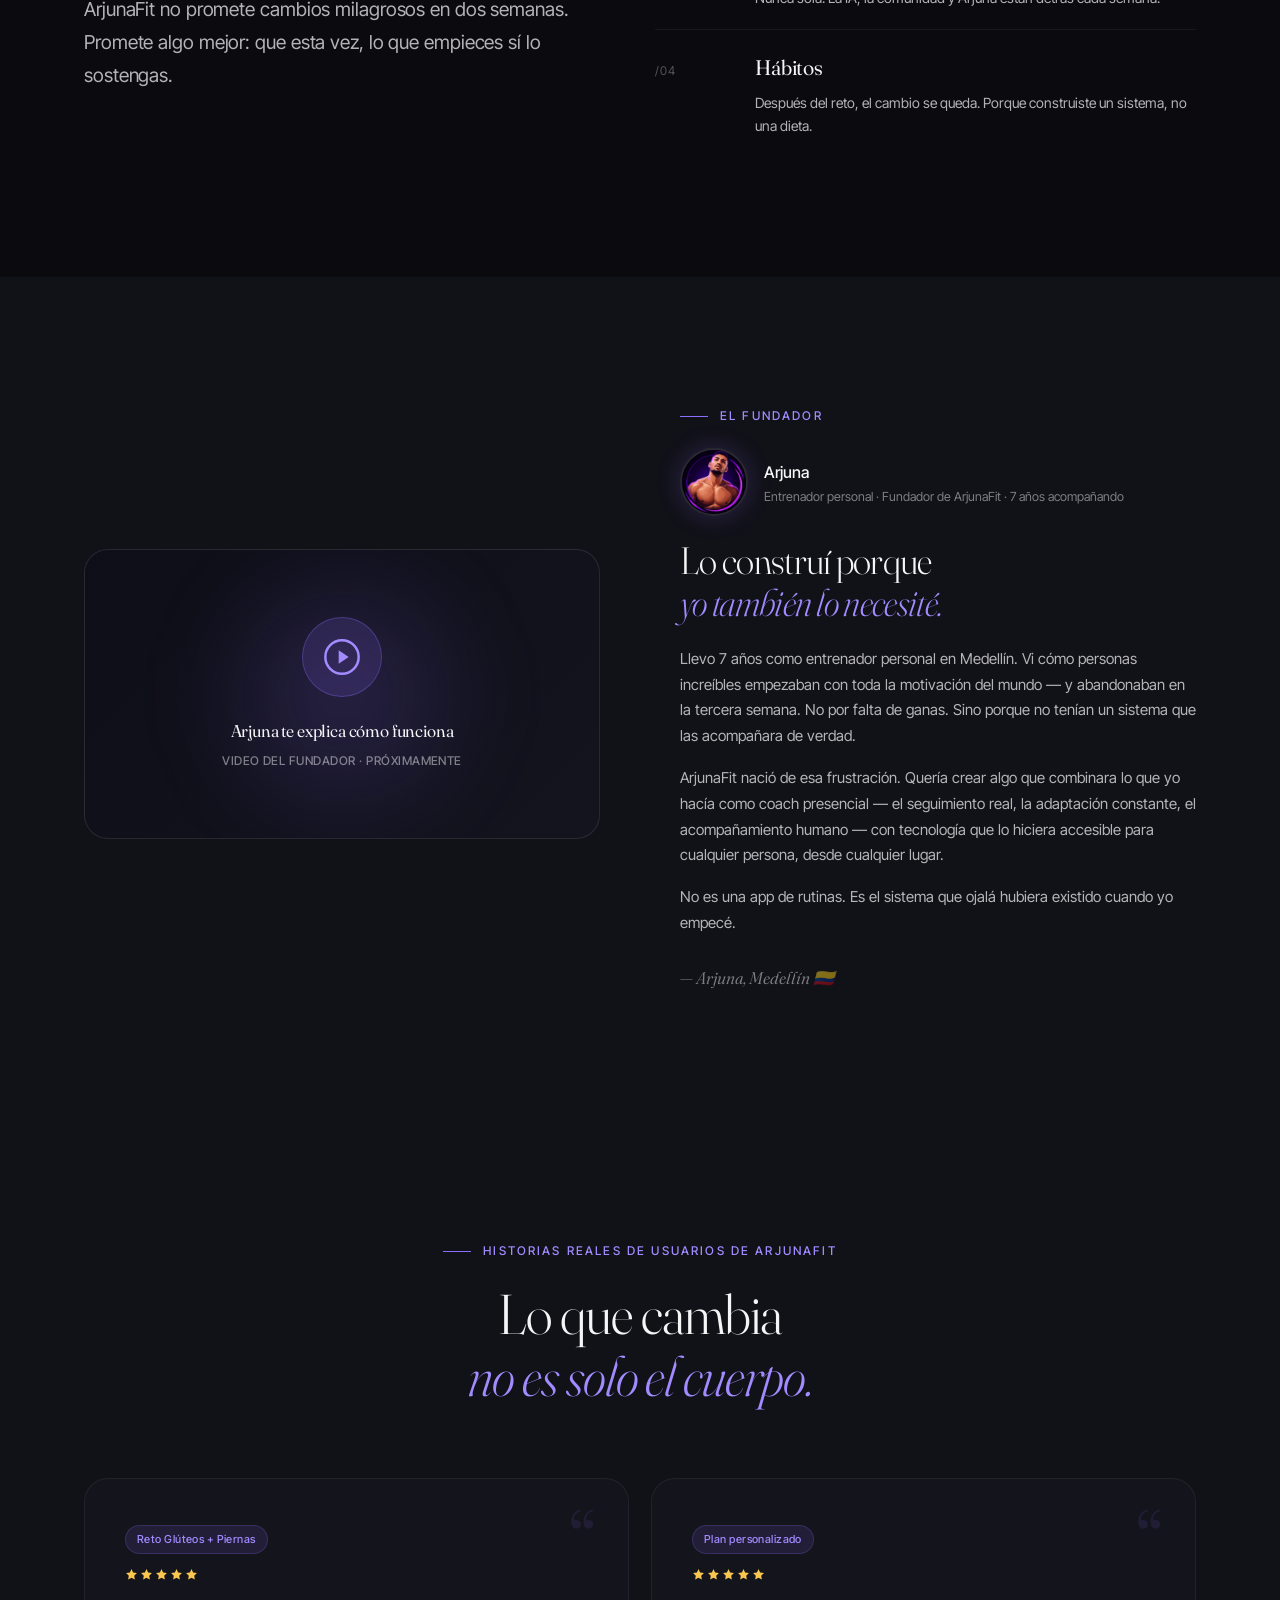
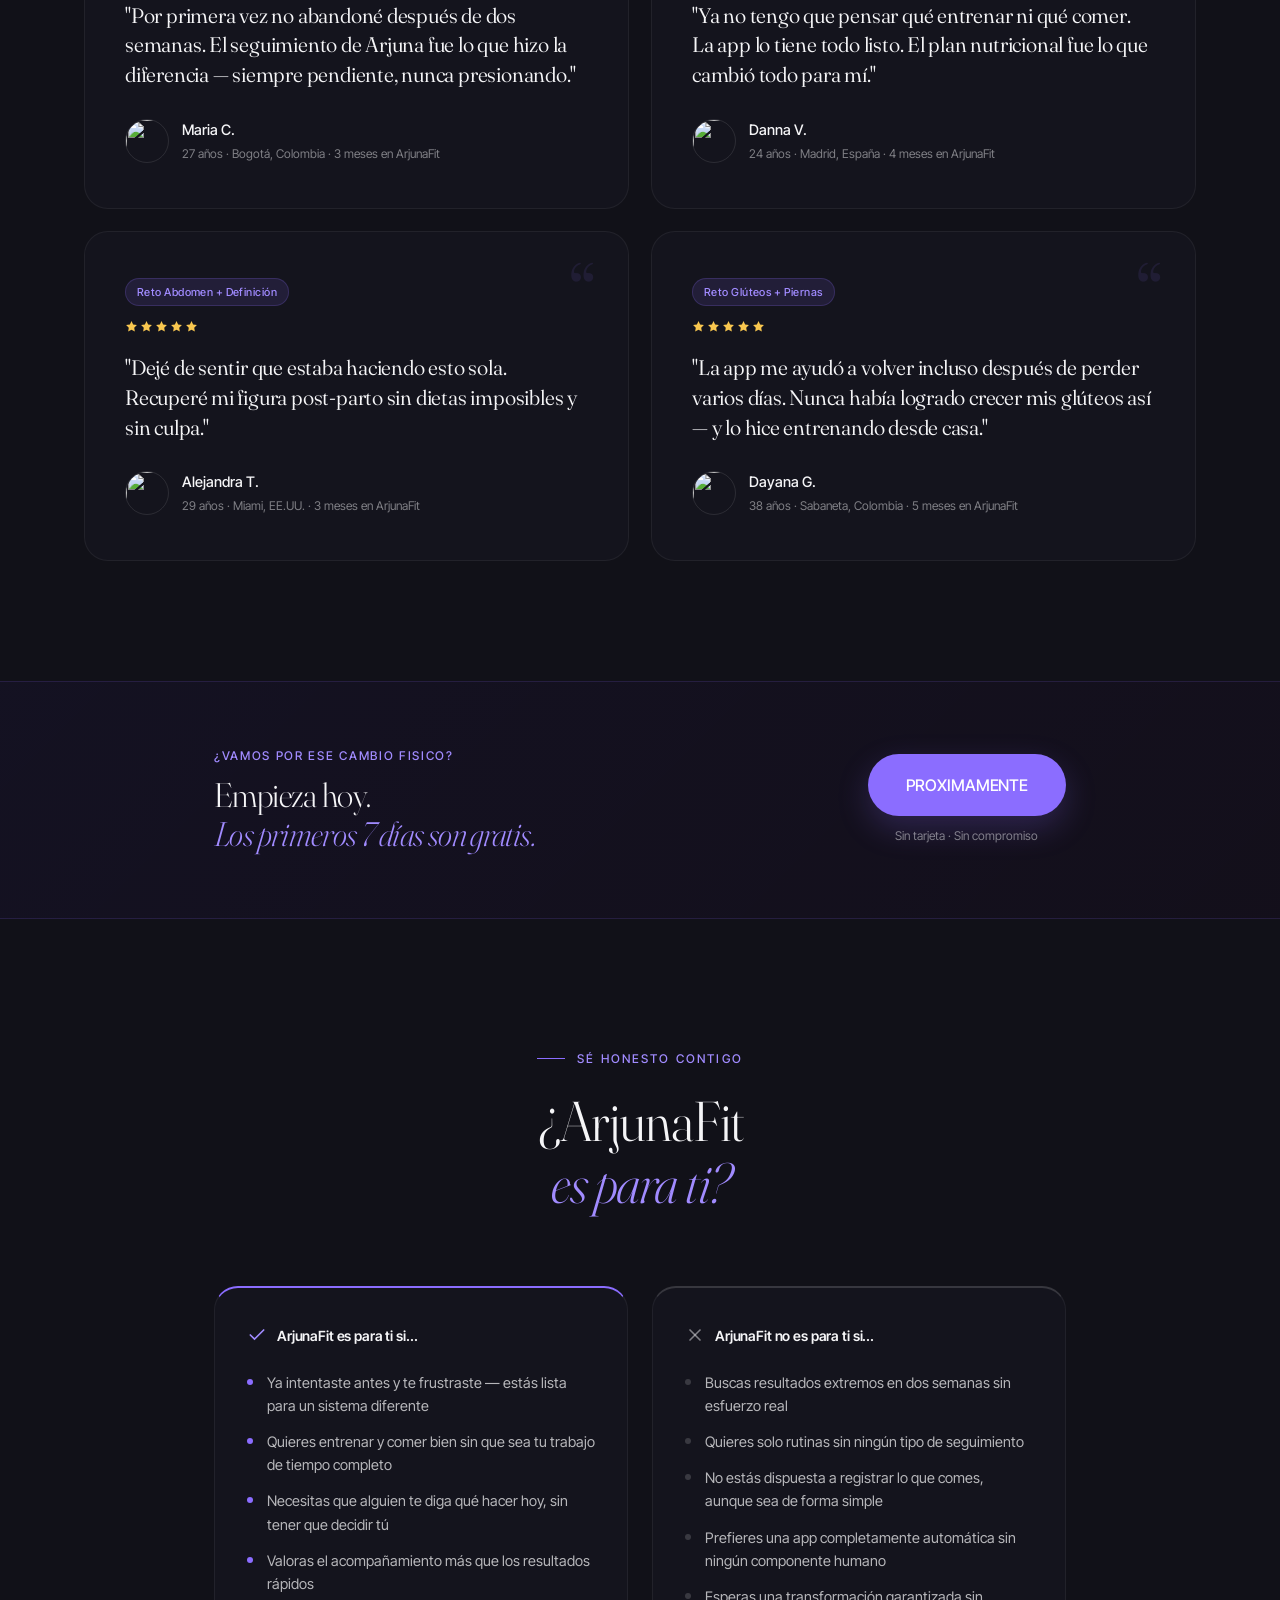
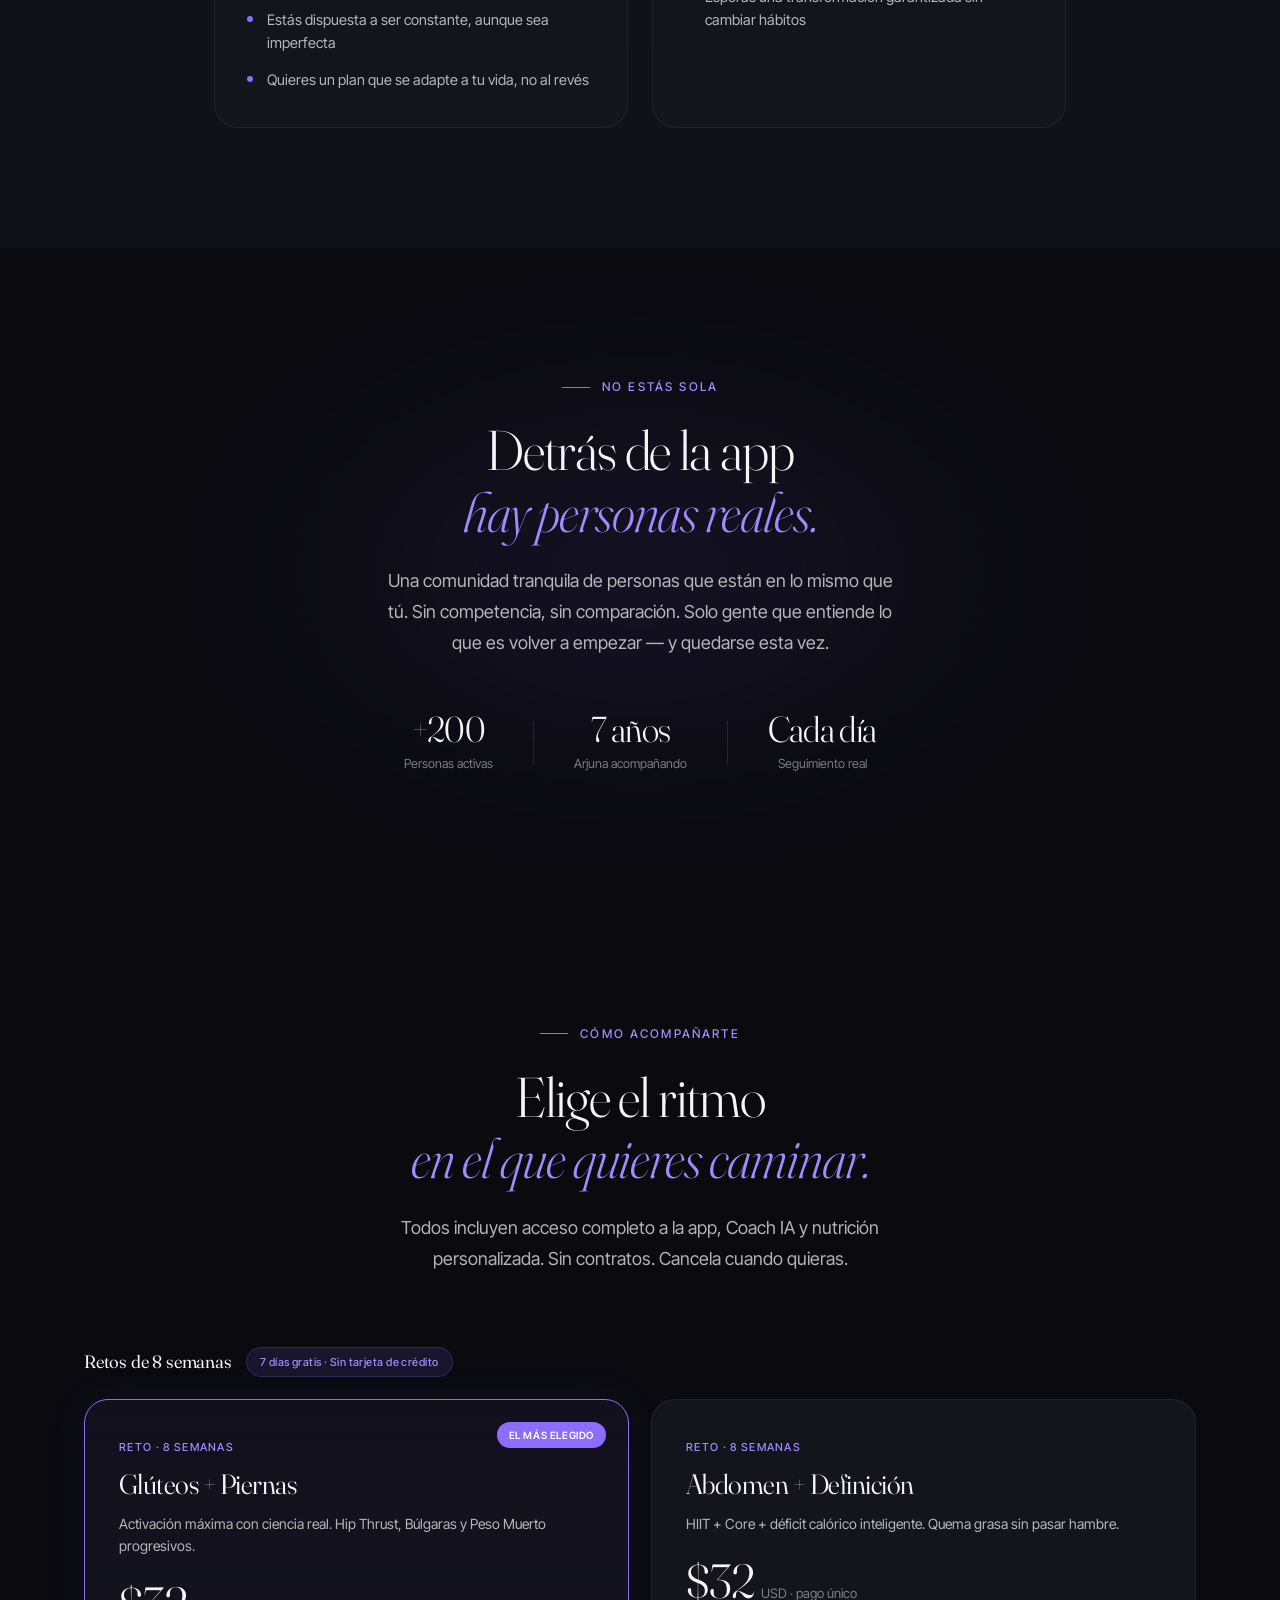
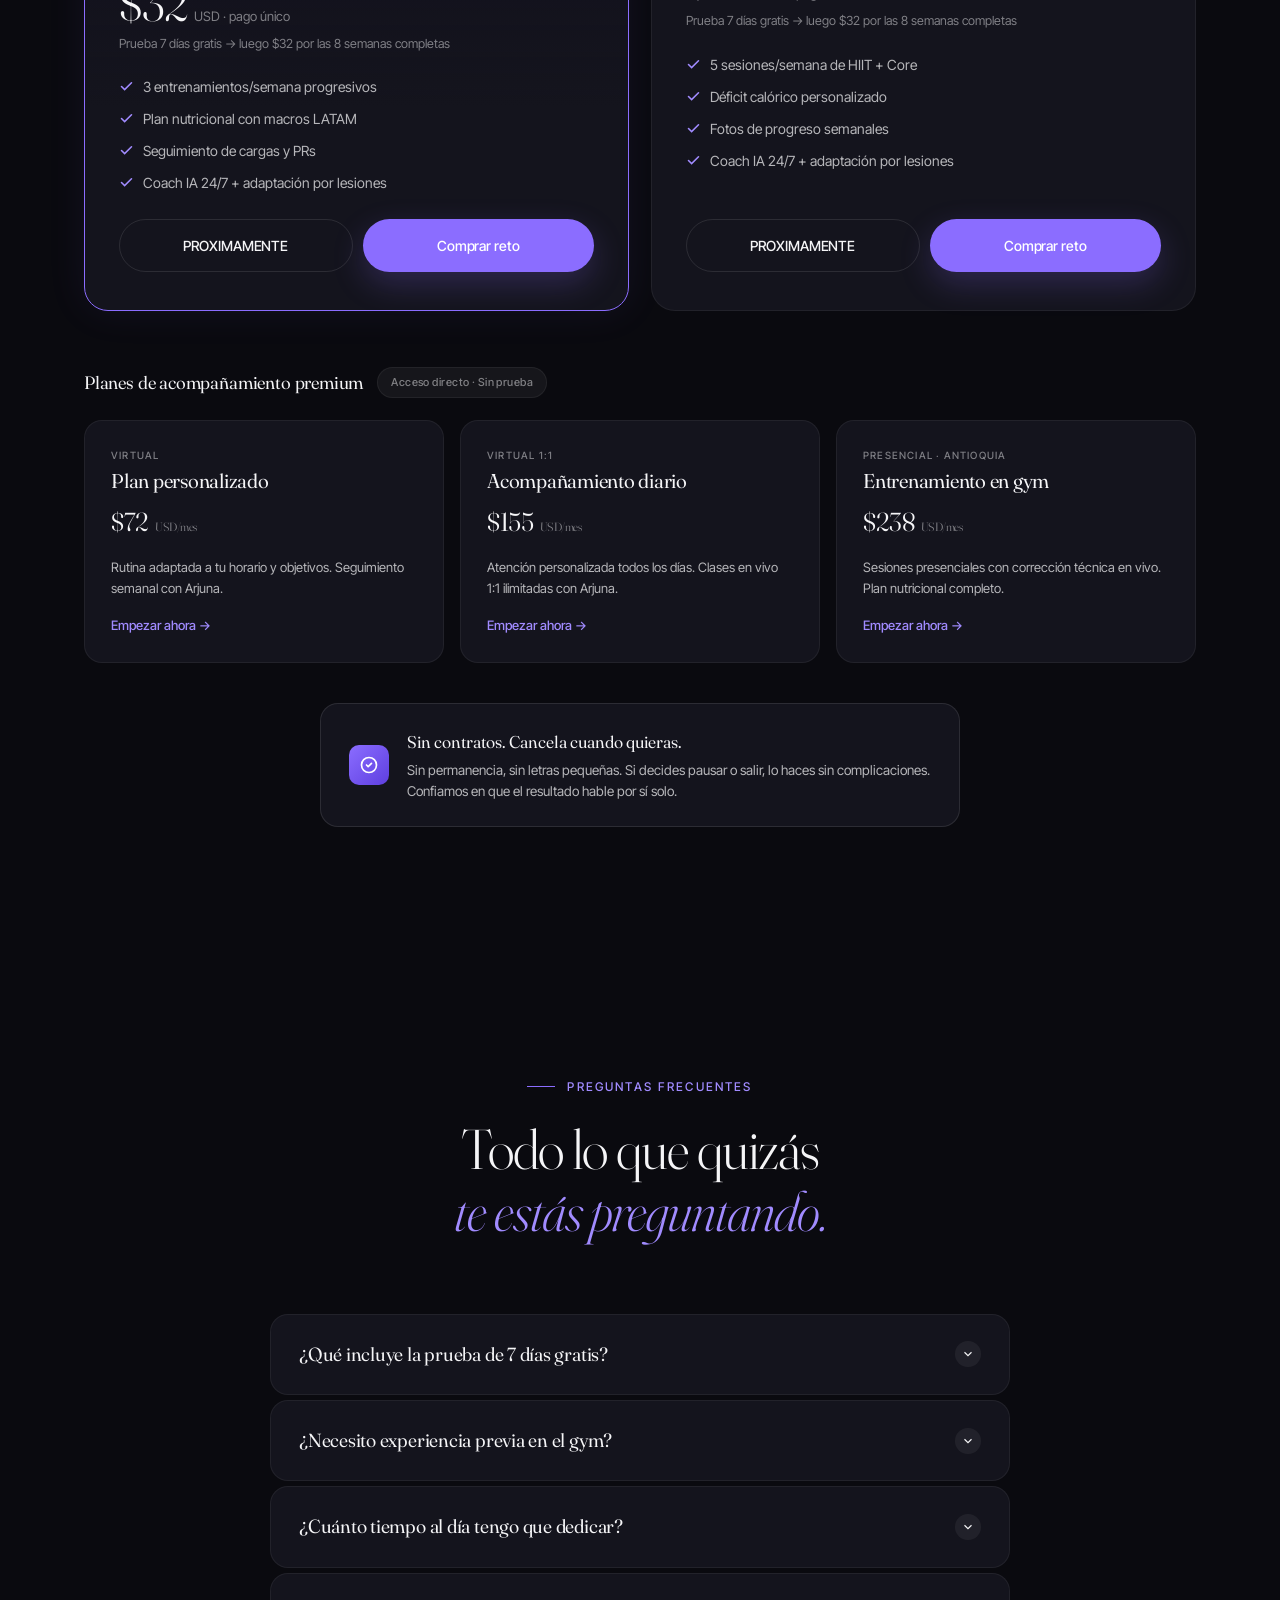
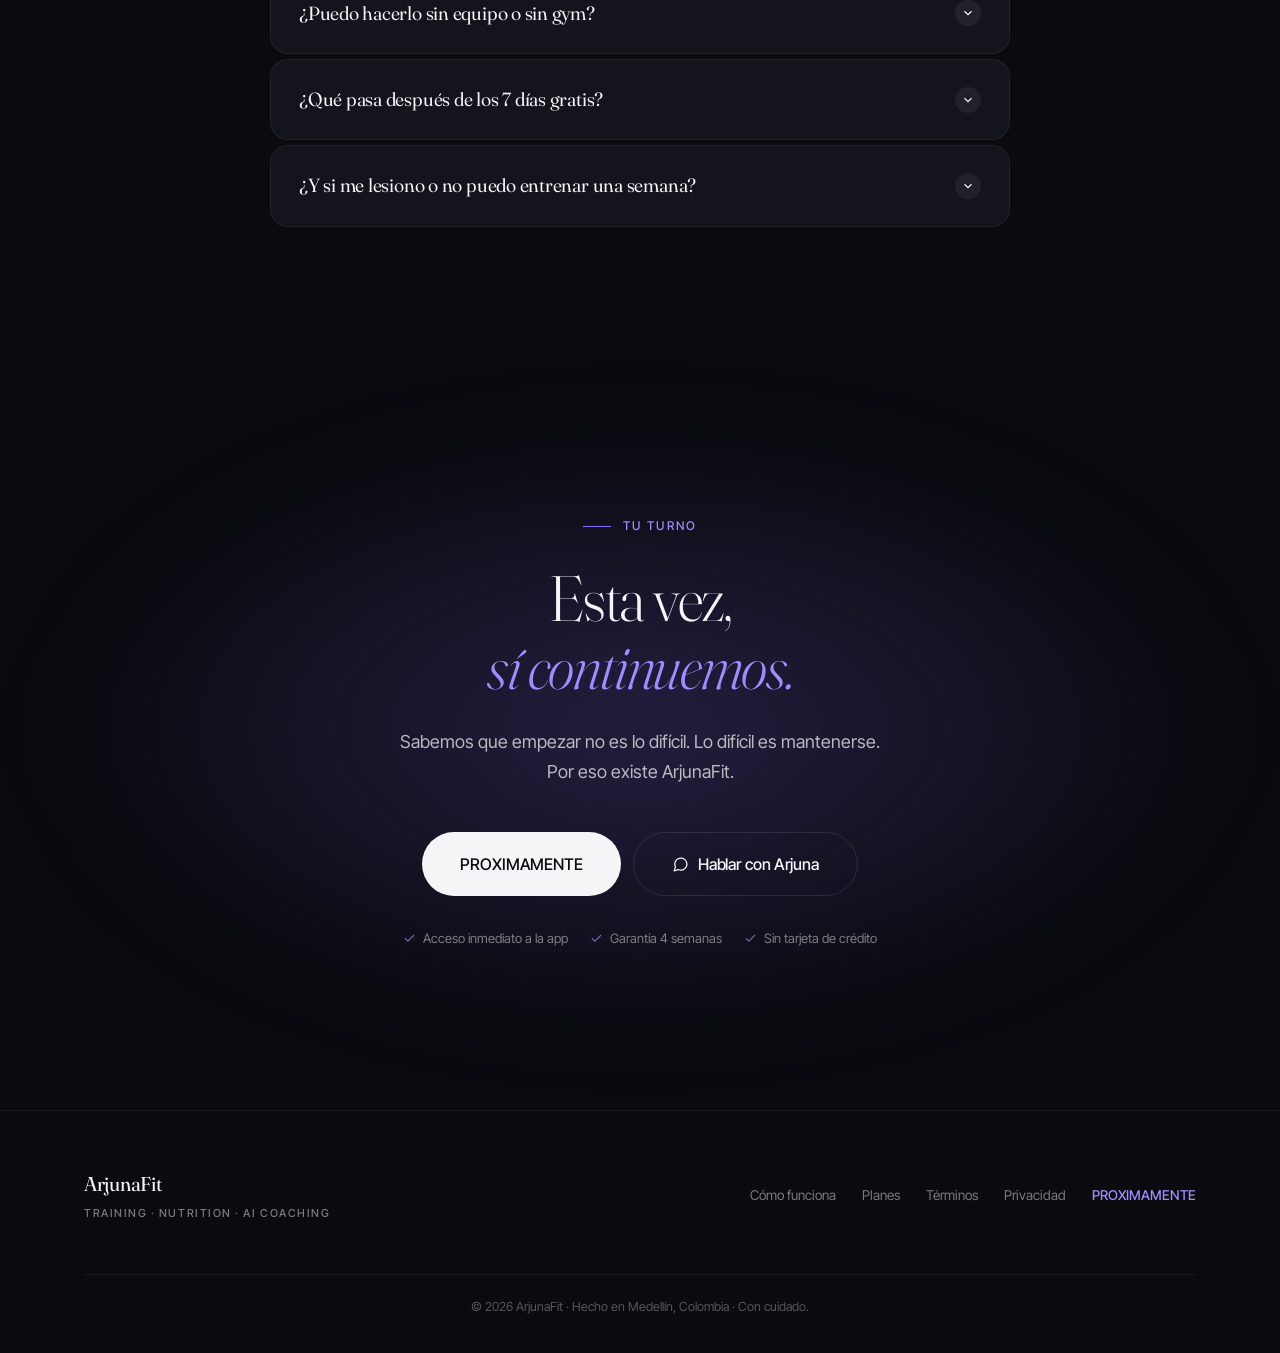
==== commit ecf3d1a0: "Add files via upload" ====
--- a/index.html
+++ b/index.html
@@ -1637,7 +1637,7 @@
           <li><svg fill="none" stroke-width="2.5" stroke-linecap="round" viewBox="0 0 24 24"><polyline points="20 6 9 17 4 12"/></svg>Coach IA 24/7 + adaptación por lesiones</li>
         </ul>
         <div class="price-ctas">
-          <a href="https://arjunafit.app" class="btn btn--ghost">Probar 7 días gratis</a>
+          <a href="https://arjunafit.app" class="btn btn--ghost">PROXIMAMENTE</a>
           <a href="https://pay.hotmart.com/X103890862C?bid=1771573313683" class="btn btn--accent">Comprar reto</a>
         </div>
       </article>
